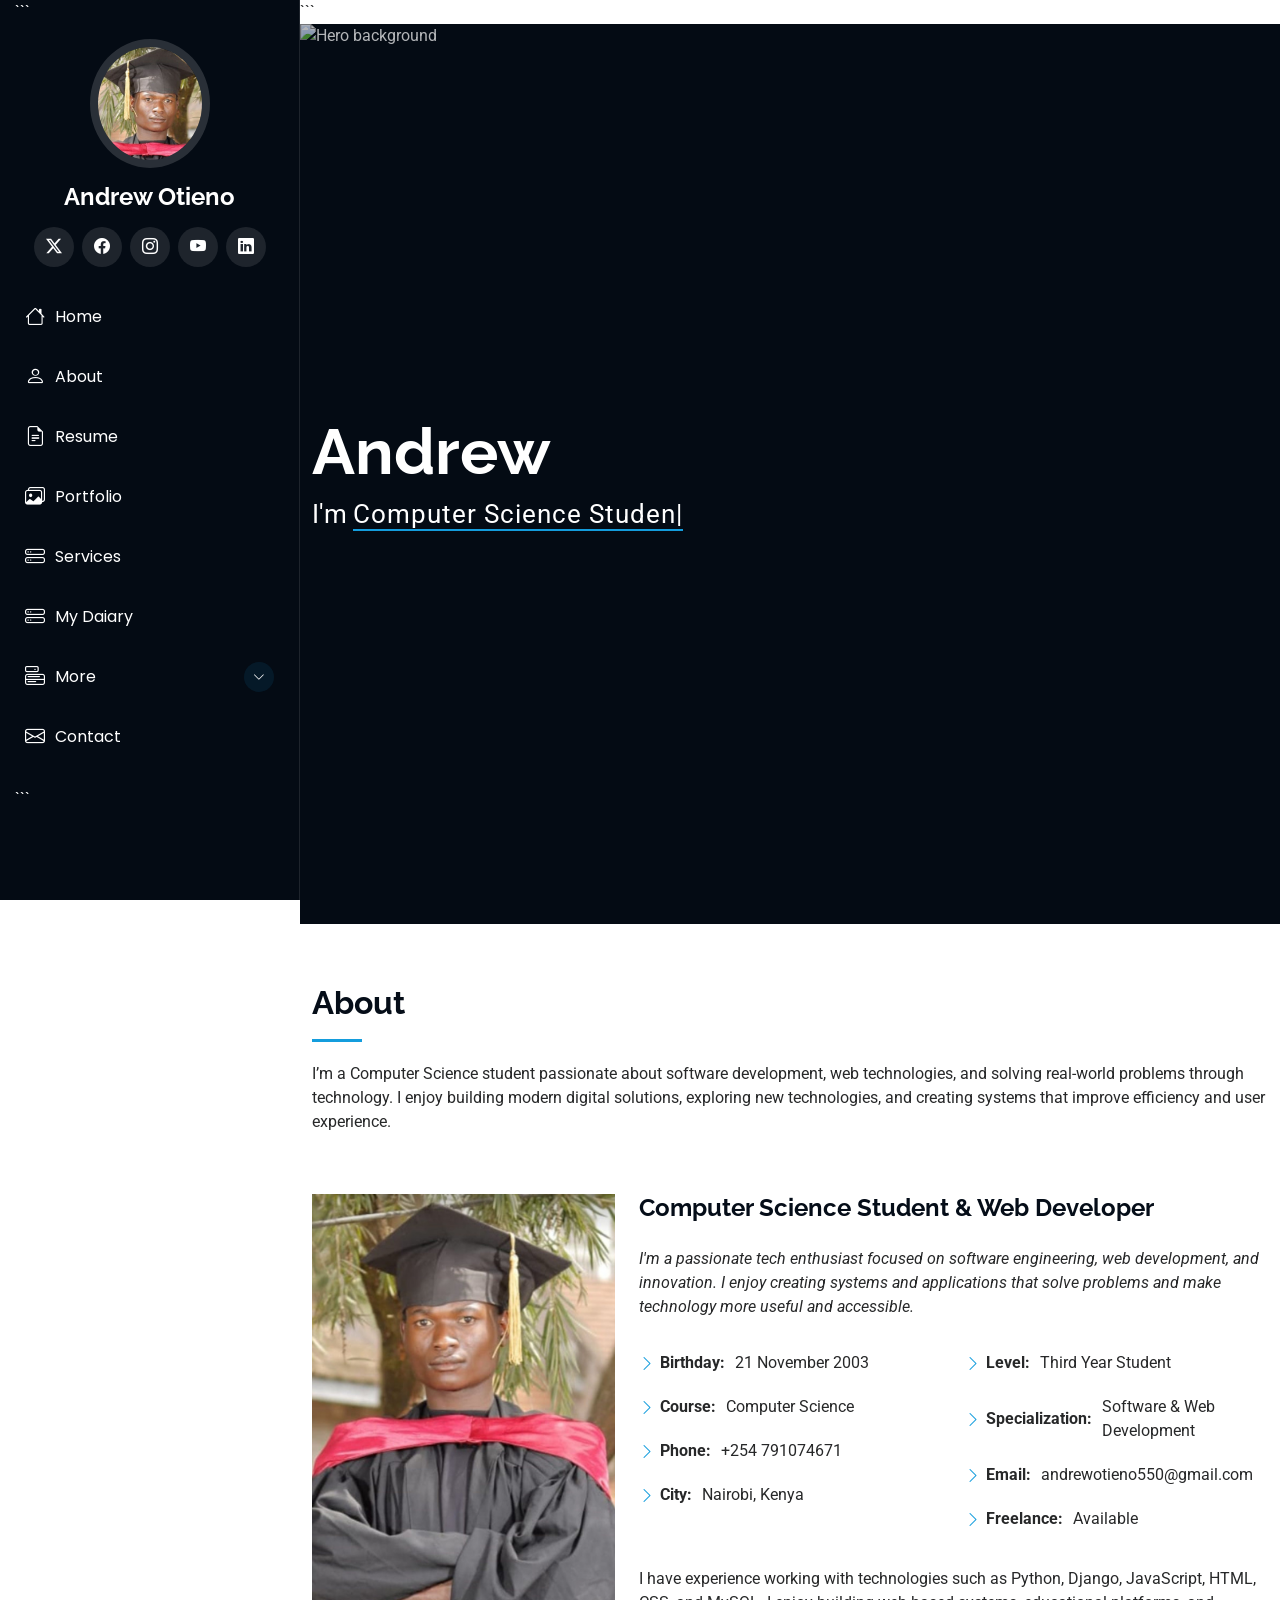
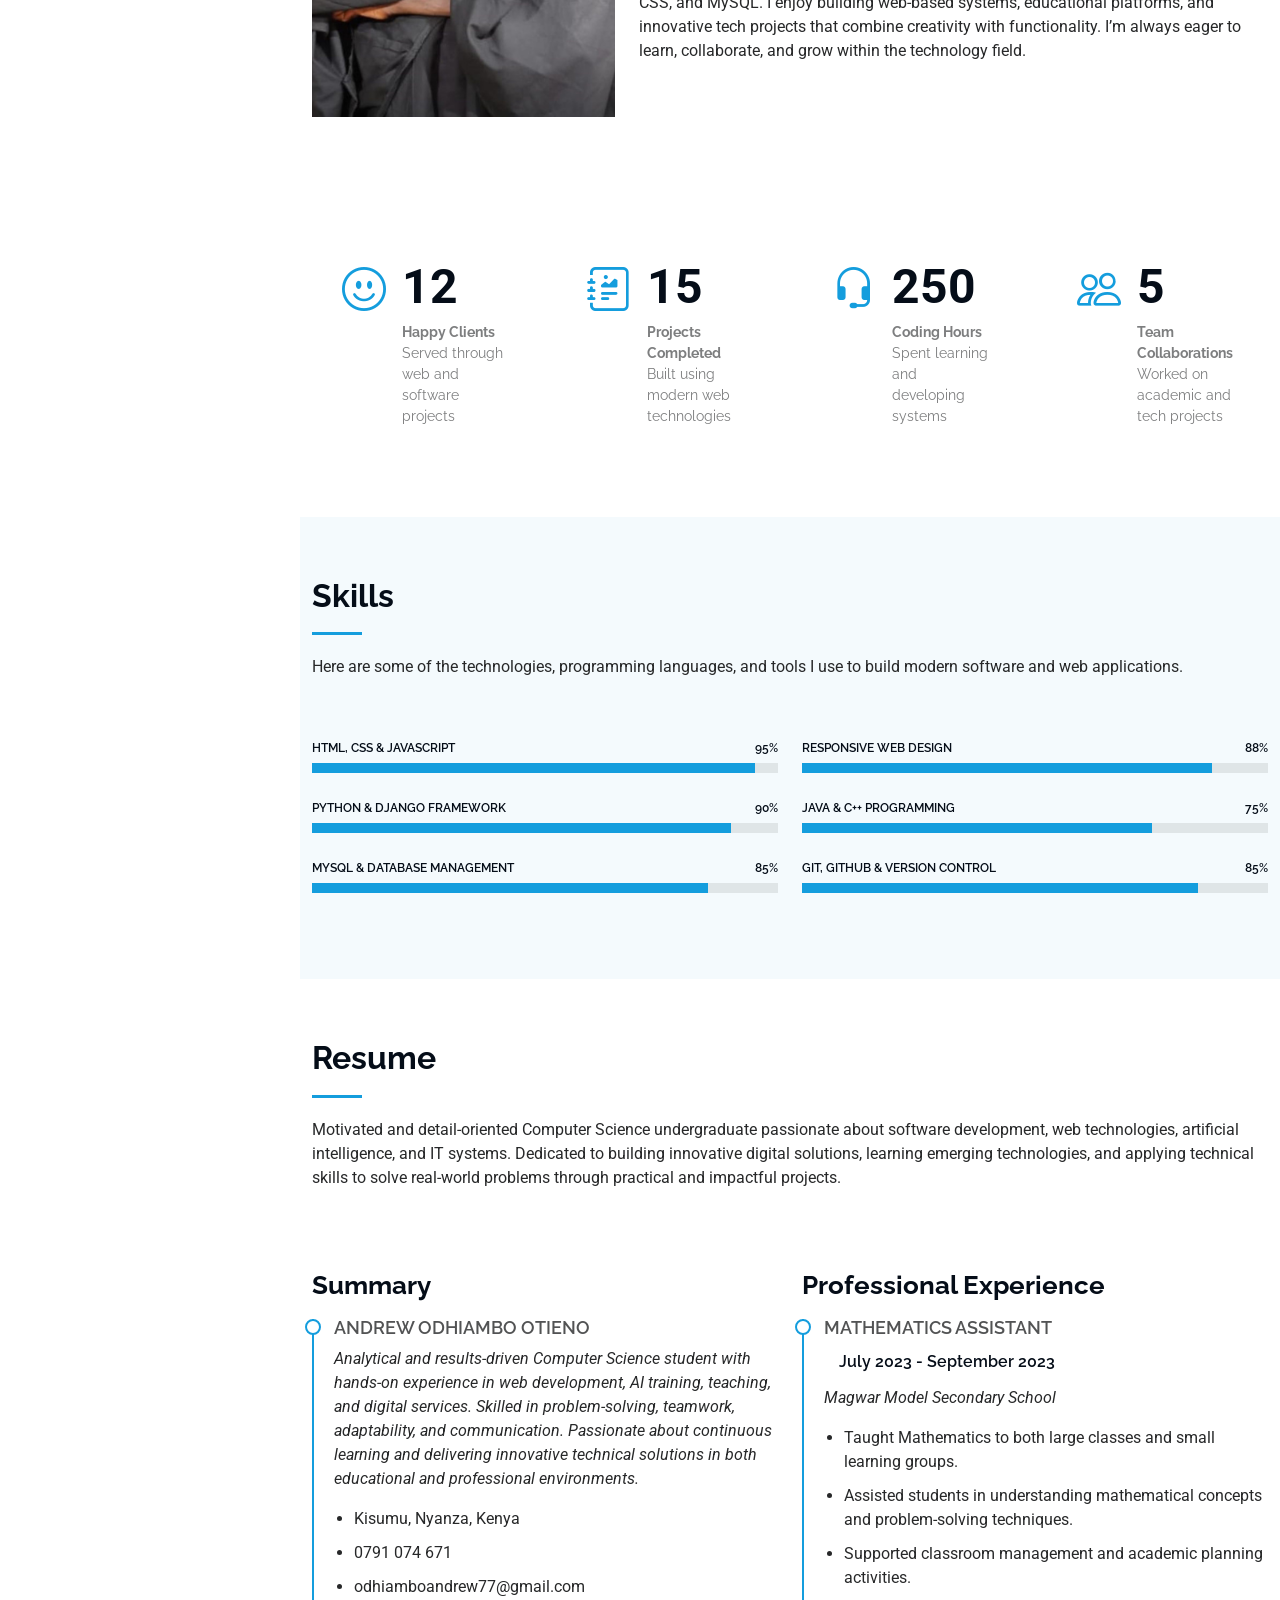
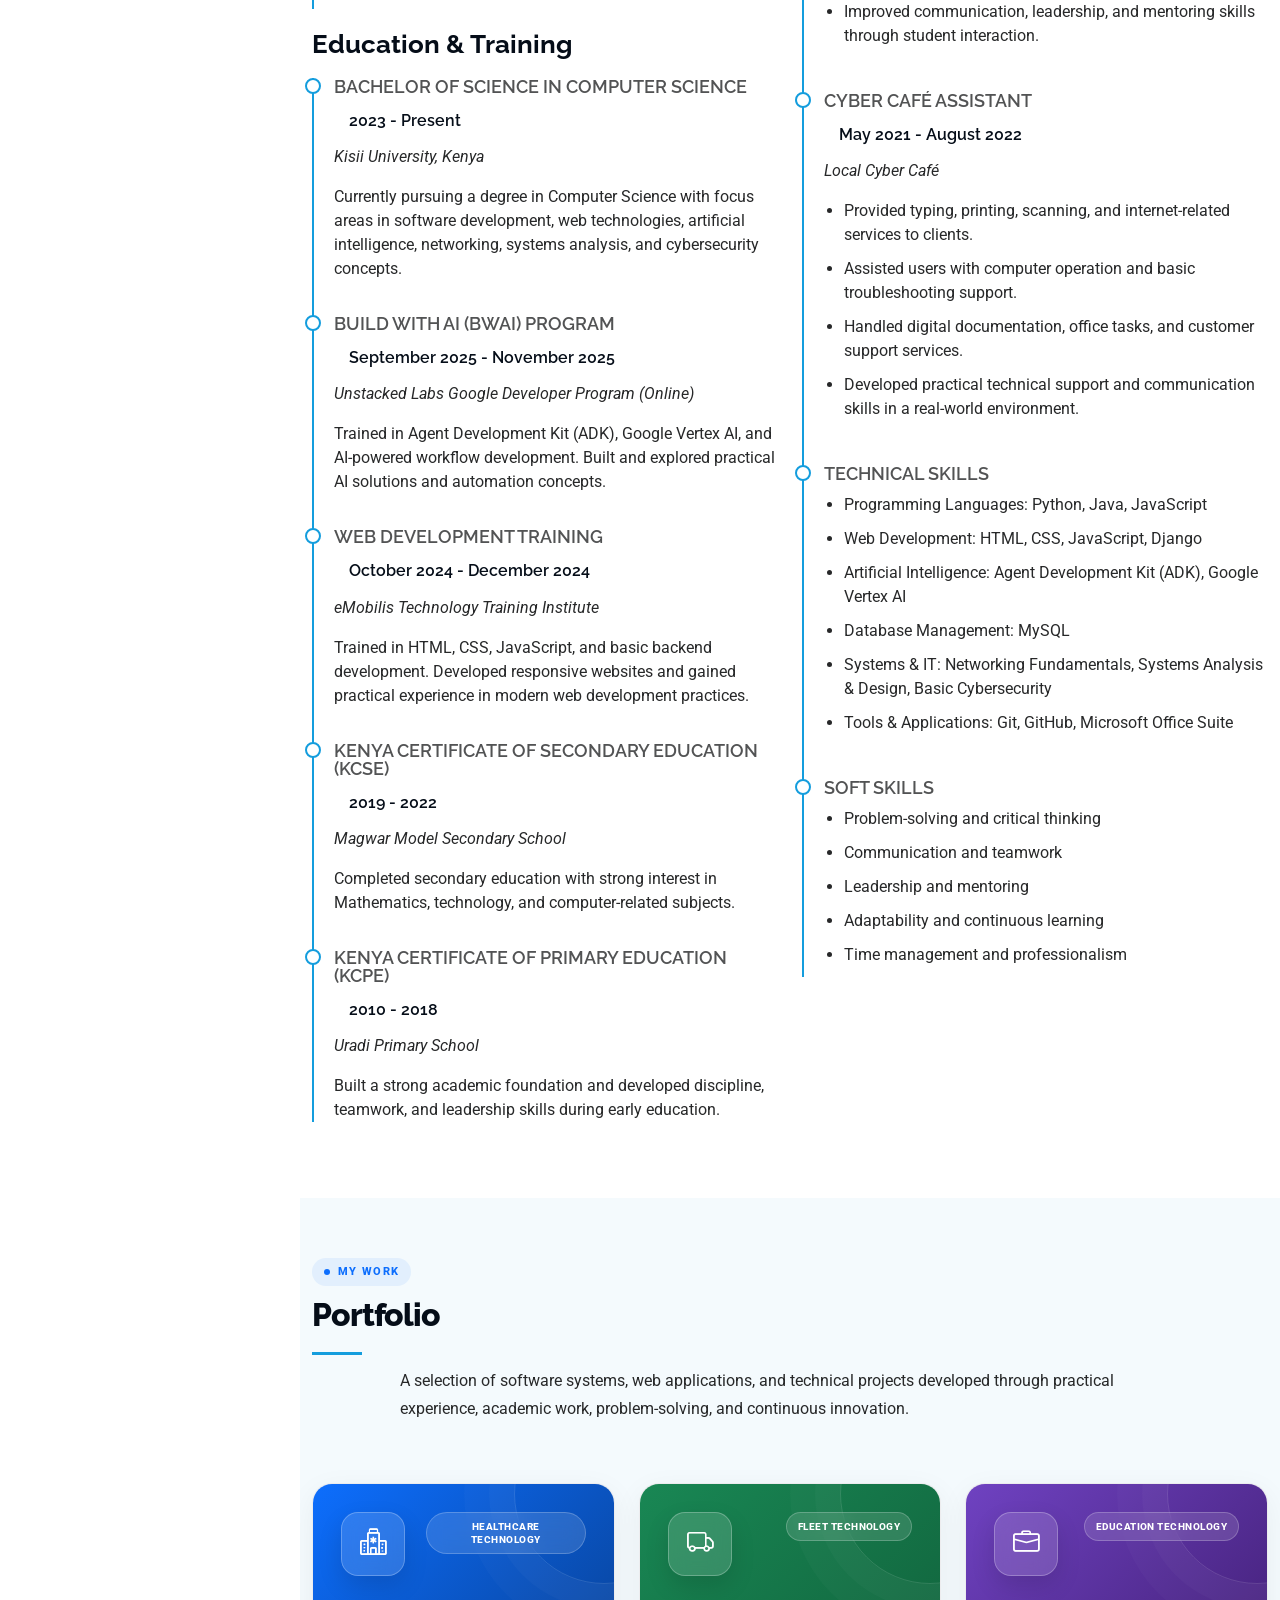
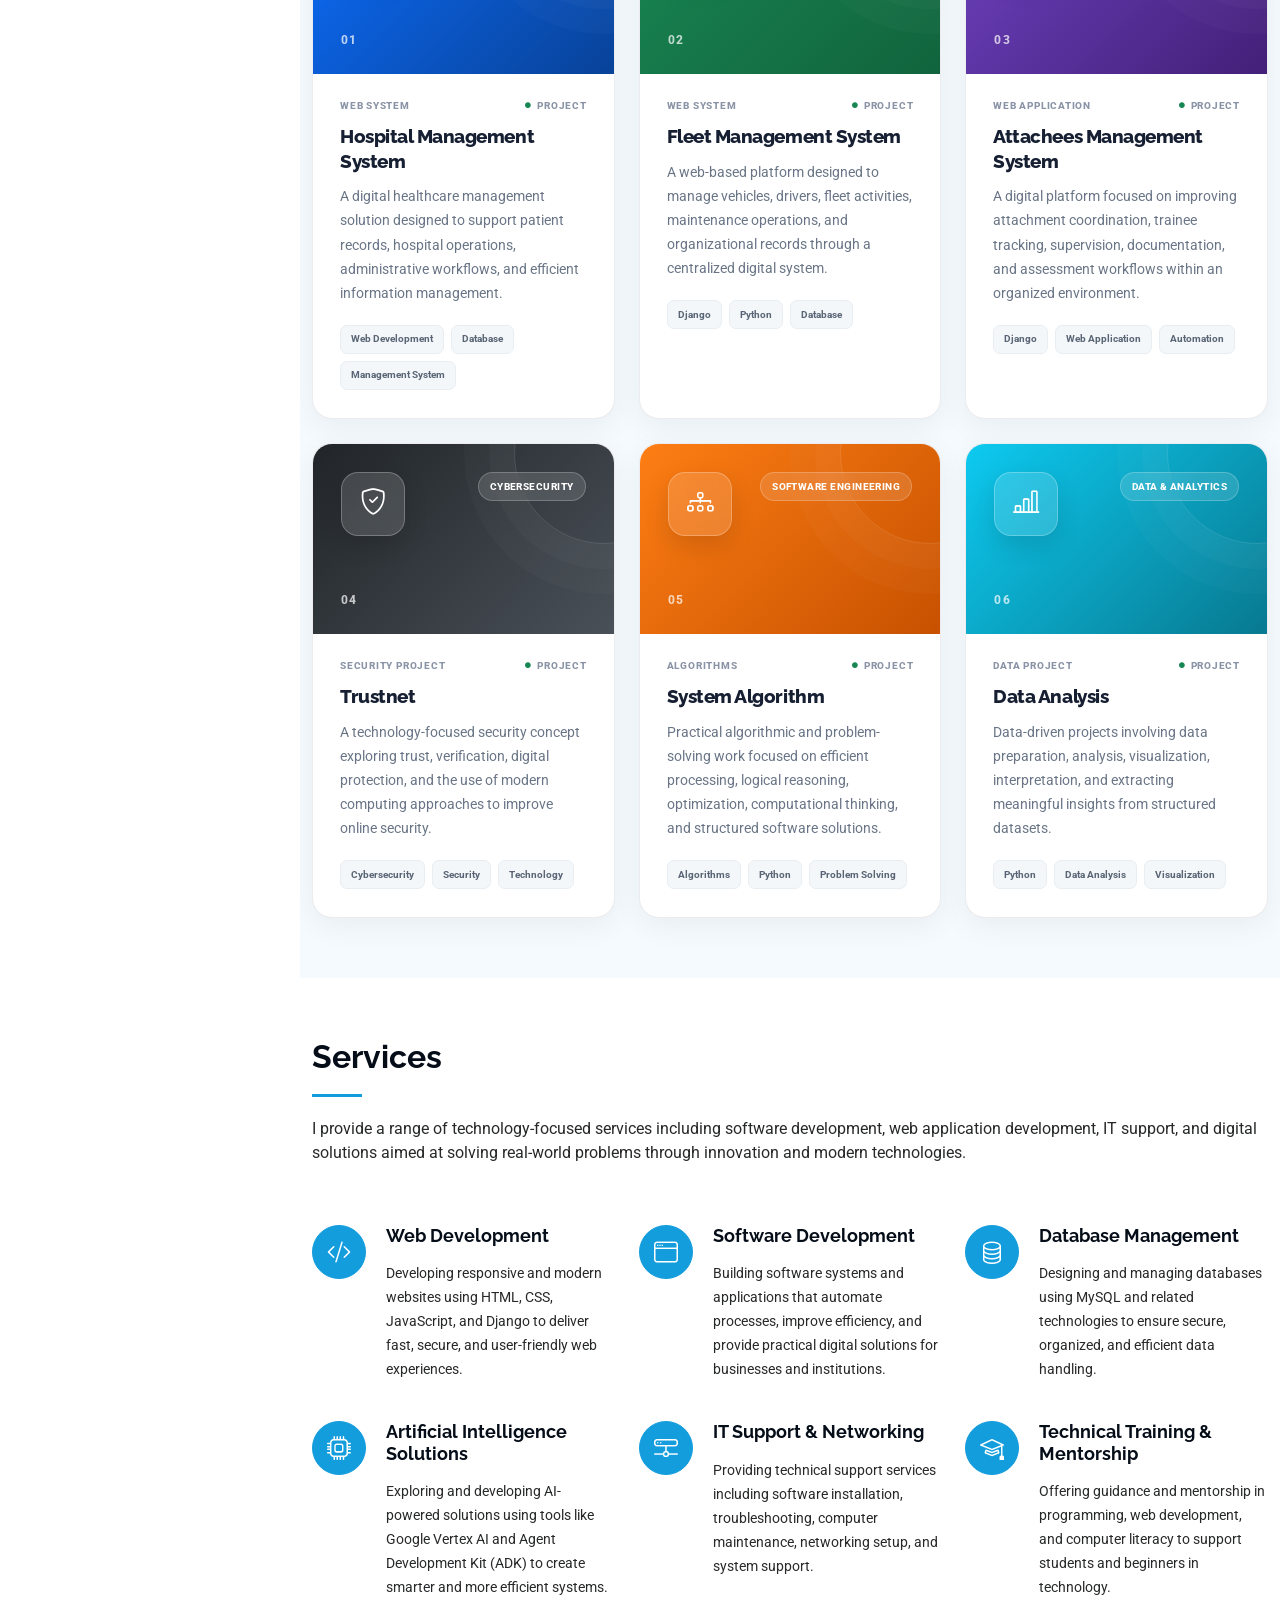
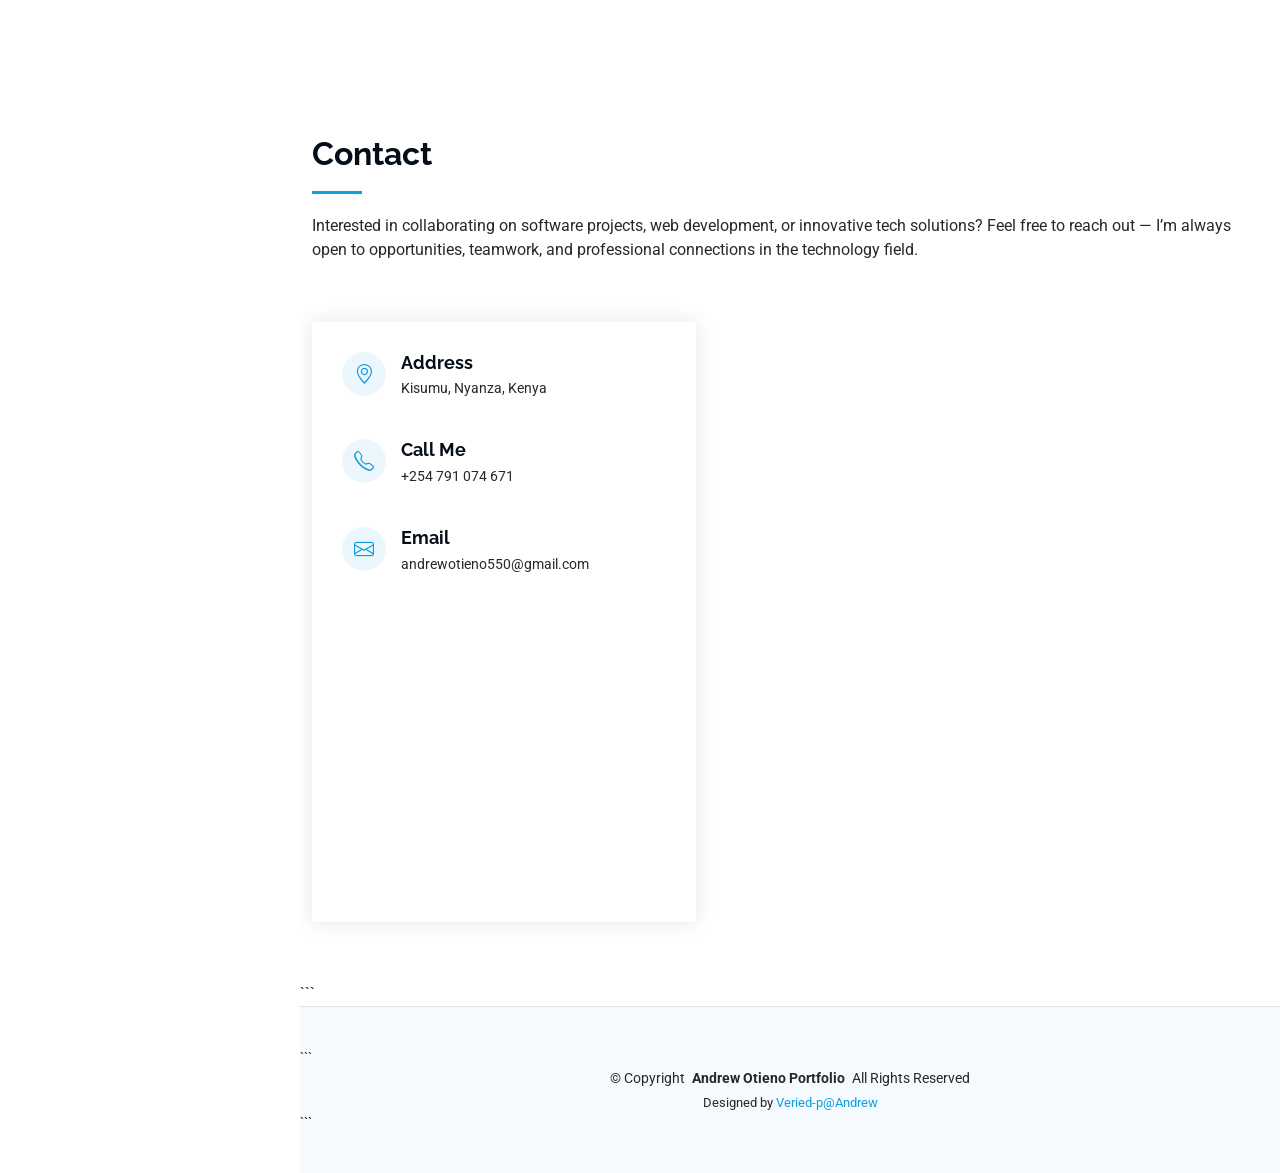
==== index.html @ 6fabecb2 "sky" ====
<!DOCTYPE html>

<html lang="en">

<head>
  <meta charset="utf-8">
  <meta content="width=device-width, initial-scale=1.0" name="viewport">
  <title>Home - Andrew Otieno Portfolio</title>
  <meta content="" name="description">
  <meta content="" name="keywords">

  <!-- Favicons -->

  <link href="assets/img/favicon.png" rel="icon">
  <link href="assets/img/apple-touch-icon.png" rel="apple-touch-icon">

  <!-- Fonts -->

  <link href="https://fonts.googleapis.com" rel="preconnect">
  <link href="https://fonts.gstatic.com" rel="preconnect" crossorigin>
  <link href="https://fonts.googleapis.com/css2?family=Roboto:ital,wght@0,100;0,300;0,400;0,500;0,700;0,900;1,100;1,300;1,400;1,500;1,700;1,900&family=Poppins:ital,wght@0,100;0,200;0,300;0,400;0,500;0,600;0,700;0,800;0,900;1,100;1,200;1,300;1,400;1,500;1,600;1,700;1,800;1,900&family=Raleway:ital,wght@0,100;0,200;0,300;0,400;0,500;0,600;0,700;0,800;0,900;1,100;1,200;1,300;1,400;1,500;1,600;1,700;1,800;1,900&display=swap" rel="stylesheet">

  <!-- Vendor CSS Files -->

  <link href="assets/vendor/bootstrap/css/bootstrap.min.css" rel="stylesheet">
  <link href="assets/vendor/bootstrap-icons/bootstrap-icons.css" rel="stylesheet">
  <link href="assets/vendor/aos/aos.css" rel="stylesheet">
  <link href="assets/vendor/glightbox/css/glightbox.min.css" rel="stylesheet">
  <link href="assets/vendor/swiper/swiper-bundle.min.css" rel="stylesheet">

  <!-- Main CSS File -->

  <link href="assets/css/main.css" rel="stylesheet">

</head>

<body class="index-page">

  <header id="header" class="header dark-background d-flex flex-column">
    <i class="header-toggle d-xl-none bi bi-list"></i>

```
<div class="profile-img">
  <img src="assets/img/my-profile-img.jpg" alt="" class="img-fluid rounded-circle">
</div>

<a href="index.html" class="logo d-flex align-items-center justify-content-center">
  <h1 class="sitename">Andrew Otieno</h1>
</a>

<div class="social-links text-center">
  <a href="https://twitter.com/@AilabAndy" class="twitter">
    <i class="bi bi-twitter-x"></i>
  </a>
  <a href="https://www.facebook.com/" class="facebook" target="_blank">
    <i class="bi bi-facebook"></i>
  </a>
  <a href="https://instagram.com/" class="instagram">
    <i class="bi bi-instagram"></i>
  </a>
  <a href="https://youtube.com/" class="youtube" target="_blank">
    <i class="bi bi-youtube"></i>
  </a>
  <a href="https://linkedin.com/in/" class="linkedin" target="_blank">
    <i class="bi bi-linkedin"></i>
  </a>
</div>

<nav id="navmenu" class="navmenu">
  <ul>
    <li>
      <a href="#index" class="active">
        <i class="bi bi-house navicon"></i>Home
      </a>
    </li>

    <li>
      <a href="#about">
        <i class="bi bi-person navicon"></i> About
      </a>
    </li>

    <li>
      <a href="#resume">
        <i class="bi bi-file-earmark-text navicon"></i> Resume
      </a>
    </li>

    <li>
      <a href="#portfolio">
        <i class="bi bi-images navicon"></i> Portfolio
      </a>
    </li>

    <li>
      <a href="#services">
        <i class="bi bi-hdd-stack navicon"></i> Services
      </a>
    </li>

    <li>
      <a href="diary.html">
        <i class="bi bi-hdd-stack navicon"></i>My Daiary
      </a>
    </li>

    <li class="dropdown">
      <a href="#">
        <i class="bi bi-menu-button navicon"></i>
        <span>More</span>
        <i class="bi bi-chevron-down toggle-dropdown"></i>
      </a>

      <ul>
        <li>
          <a href="#">Explore</a>
        </li>

        <li class="dropdown">
          <a href="#">
            <span>Deep more</span>
            <i class="bi bi-chevron-down toggle-dropdown"></i>
          </a>

          <ul>
            <li>
              <a href="#">About to come</a>
            </li>
          </ul>
        </li>

        <li>
          <a href="#">Soon</a>
        </li>
      </ul>
    </li>

    <li>
      <a href="#contact">
        <i class="bi bi-envelope navicon"></i> Contact
      </a>
    </li>
  </ul>
</nav>
```

  </header>

  <main class="main">

```
<!-- Hero Section -->
<section id="hero" class="hero section dark-background">

  <img src="assets/img/lo.png" alt="Hero background" data-aos="fade-in" class="">

  <div class="container" data-aos="fade-up" data-aos-delay="100">
    <h2>Andrew</h2>

    <p>
      I'm
      <span class="typed"
        data-typed-items="Computer Science Student, Web Developer, Software Developer, Desktop Developer, Tech Innovator, Graphic Designer">
      </span>
      <span class="typed-cursor typed-cursor--blink" aria-hidden="true"></span>
    </p>
  </div>

</section>
<!-- /Hero Section -->


<!-- About Section -->
<section id="about" class="about section">

  <!-- Section Title -->
  <div class="container section-title" data-aos="fade-up">
    <h2>About</h2>

    <p>
      I’m a Computer Science student passionate about software development,
      web technologies, and solving real-world problems through technology.
      I enjoy building modern digital solutions, exploring new technologies,
      and creating systems that improve efficiency and user experience.
    </p>
  </div>
  <!-- End Section Title -->

  <div class="container" data-aos="fade-up" data-aos-delay="100">

    <div class="row gy-4 justify-content-center">

      <div class="col-lg-4">
        <img src="assets/img/hero-bg.jpg" class="img-fluid" alt="">
      </div>

      <div class="col-lg-8 content">

        <h2>Computer Science Student & Web Developer</h2>

        <p class="fst-italic py-3">
          I'm a passionate tech enthusiast focused on software engineering,
          web development, and innovation. I enjoy creating systems and
          applications that solve problems and make technology more useful
          and accessible.
        </p>

        <div class="row">

          <div class="col-lg-6">
            <ul>
              <li>
                <i class="bi bi-chevron-right"></i>
                <strong>Birthday:</strong>
                <span>21 November 2003</span>
              </li>

              <li>
                <i class="bi bi-chevron-right"></i>
                <strong>Course:</strong>
                <span>Computer Science</span>
              </li>

              <li>
                <i class="bi bi-chevron-right"></i>
                <strong>Phone:</strong>
                <span>+254 791074671</span>
              </li>

              <li>
                <i class="bi bi-chevron-right"></i>
                <strong>City:</strong>
                <span>Nairobi, Kenya</span>
              </li>
            </ul>
          </div>

          <div class="col-lg-6">
            <ul>
              <li>
                <i class="bi bi-chevron-right"></i>
                <strong>Level:</strong>
                <span>Third Year Student</span>
              </li>

              <li>
                <i class="bi bi-chevron-right"></i>
                <strong>Specialization:</strong>
                <span>Software & Web Development</span>
              </li>

              <li>
                <i class="bi bi-chevron-right"></i>
                <strong>Email:</strong>
                <span>andrewotieno550@gmail.com</span>
              </li>

              <li>
                <i class="bi bi-chevron-right"></i>
                <strong>Freelance:</strong>
                <span>Available</span>
              </li>
            </ul>
          </div>

        </div>

        <p class="py-3">
          I have experience working with technologies such as Python, Django,
          JavaScript, HTML, CSS, and MySQL. I enjoy building web-based systems,
          educational platforms, and innovative tech projects that combine
          creativity with functionality. I’m always eager to learn,
          collaborate, and grow within the technology field.
        </p>

      </div>
    </div>

  </div>

</section>
<!-- /About Section -->


<!-- Stats Section -->
<section id="stats" class="stats section">

  <div class="container" data-aos="fade-up" data-aos-delay="100">

    <div class="row gy-4">

      <div class="col-lg-3 col-md-6">
        <div class="stats-item">
          <i class="bi bi-emoji-smile"></i>

          <span data-purecounter-start="0"
            data-purecounter-end="12"
            data-purecounter-duration="1"
            class="purecounter"></span>

          <p>
            <strong>Happy Clients</strong>
            <span>Served through web and software projects</span>
          </p>
        </div>
      </div>

      <div class="col-lg-3 col-md-6">
        <div class="stats-item">
          <i class="bi bi-journal-richtext"></i>

          <span data-purecounter-start="0"
            data-purecounter-end="15"
            data-purecounter-duration="1"
            class="purecounter"></span>

          <p>
            <strong>Projects Completed</strong>
            <span>Built using modern web technologies</span>
          </p>
        </div>
      </div>

      <div class="col-lg-3 col-md-6">
        <div class="stats-item">
          <i class="bi bi-headset"></i>

          <span data-purecounter-start="0"
            data-purecounter-end="250"
            data-purecounter-duration="1"
            class="purecounter"></span>

          <p>
            <strong>Coding Hours</strong>
            <span>Spent learning and developing systems</span>
          </p>
        </div>
      </div>

      <div class="col-lg-3 col-md-6">
        <div class="stats-item">
          <i class="bi bi-people"></i>

          <span data-purecounter-start="0"
            data-purecounter-end="5"
            data-purecounter-duration="1"
            class="purecounter"></span>

          <p>
            <strong>Team Collaborations</strong>
            <span>Worked on academic and tech projects</span>
          </p>
        </div>
      </div>

    </div>

  </div>

</section>
<!-- /Stats Section -->


<!-- Skills Section -->
<section id="skills" class="skills section light-background">

  <!-- Section Title -->
  <div class="container section-title" data-aos="fade-up">
    <h2>Skills</h2>

    <p>
      Here are some of the technologies, programming languages, and tools
      I use to build modern software and web applications.
    </p>
  </div>
  <!-- End Section Title -->

  <div class="container" data-aos="fade-up" data-aos-delay="100">

    <div class="row skills-content skills-animation">

      <div class="col-lg-6">

        <div class="progress">
          <span class="skill">
            <span>HTML, CSS & JavaScript</span>
            <i class="val">95%</i>
          </span>

          <div class="progress-bar-wrap">
            <div class="progress-bar"
              role="progressbar"
              style="width: 95%">
            </div>
          </div>
        </div>

        <div class="progress">
          <span class="skill">
            <span>Python & Django Framework</span>
            <i class="val">90%</i>
          </span>

          <div class="progress-bar-wrap">
            <div class="progress-bar"
              role="progressbar"
              style="width: 90%">
            </div>
          </div>
        </div>

        <div class="progress">
          <span class="skill">
            <span>MySQL & Database Management</span>
            <i class="val">85%</i>
          </span>

          <div class="progress-bar-wrap">
            <div class="progress-bar"
              role="progressbar"
              style="width: 85%">
            </div>
          </div>
        </div>

      </div>

      <div class="col-lg-6">

        <div class="progress">
          <span class="skill">
            <span>Responsive Web Design</span>
            <i class="val">88%</i>
          </span>

          <div class="progress-bar-wrap">
            <div class="progress-bar"
              role="progressbar"
              style="width: 88%">
            </div>
          </div>
        </div>

        <div class="progress">
          <span class="skill">
            <span>Java & C++ Programming</span>
            <i class="val">75%</i>
          </span>

          <div class="progress-bar-wrap">
            <div class="progress-bar"
              role="progressbar"
              style="width: 75%">
            </div>
          </div>
        </div>

        <div class="progress">
          <span class="skill">
            <span>Git, GitHub & Version Control</span>
            <i class="val">85%</i>
          </span>

          <div class="progress-bar-wrap">
            <div class="progress-bar"
              role="progressbar"
              style="width: 85%">
            </div>
          </div>
        </div>

      </div>

    </div>

  </div>

</section>
<!-- /Skills Section -->


<!-- Resume Section -->
<section id="resume" class="resume section">

  <!-- Section Title -->
  <div class="container section-title" data-aos="fade-up">

    <h2>Resume</h2>

    <p>
      Motivated and detail-oriented Computer Science undergraduate passionate
      about software development, web technologies, artificial intelligence,
      and IT systems. Dedicated to building innovative digital solutions,
      learning emerging technologies, and applying technical skills to solve
      real-world problems through practical and impactful projects.
    </p>

  </div>
  <!-- End Section Title -->

  <div class="container">

    <div class="row">

      <!-- Left Column -->
      <div class="col-lg-6" data-aos="fade-up" data-aos-delay="100">

        <h3 class="resume-title">Summary</h3>

        <div class="resume-item pb-0">

          <h4>Andrew Odhiambo Otieno</h4>

          <p>
            <em>
              Analytical and results-driven Computer Science student with
              hands-on experience in web development, AI training, teaching,
              and digital services. Skilled in problem-solving, teamwork,
              adaptability, and communication. Passionate about continuous
              learning and delivering innovative technical solutions in both
              educational and professional environments.
            </em>
          </p>

          <ul>
            <li>Kisumu, Nyanza, Kenya</li>
            <li>0791 074 671</li>
            <li>odhiamboandrew77@gmail.com</li>
          </ul>

        </div>
        <!-- End Resume Item -->


        <h3 class="resume-title">Education & Training</h3>

        <div class="resume-item">

          <h4>Bachelor of Science in Computer Science</h4>
          <h5>2023 - Present</h5>

          <p>
            <em>Kisii University, Kenya</em>
          </p>

          <p>
            Currently pursuing a degree in Computer Science with focus areas
            in software development, web technologies, artificial intelligence,
            networking, systems analysis, and cybersecurity concepts.
          </p>

        </div>


        <div class="resume-item">

          <h4>Build With AI (BWAI) Program</h4>
          <h5>September 2025 - November 2025</h5>

          <p>
            <em>Unstacked Labs Google Developer Program (Online)</em>
          </p>

          <p>
            Trained in Agent Development Kit (ADK), Google Vertex AI,
            and AI-powered workflow development. Built and explored
            practical AI solutions and automation concepts.
          </p>

        </div>


        <div class="resume-item">

          <h4>Web Development Training</h4>
          <h5>October 2024 - December 2024</h5>

          <p>
            <em>eMobilis Technology Training Institute</em>
          </p>

          <p>
            Trained in HTML, CSS, JavaScript, and basic backend development.
            Developed responsive websites and gained practical experience
            in modern web development practices.
          </p>

        </div>


        <div class="resume-item">

          <h4>Kenya Certificate of Secondary Education (KCSE)</h4>
          <h5>2019 - 2022</h5>

          <p>
            <em>Magwar Model Secondary School</em>
          </p>

          <p>
            Completed secondary education with strong interest in Mathematics,
            technology, and computer-related subjects.
          </p>

        </div>


        <div class="resume-item">

          <h4>Kenya Certificate of Primary Education (KCPE)</h4>
          <h5>2010 - 2018</h5>

          <p>
            <em>Uradi Primary School</em>
          </p>

          <p>
            Built a strong academic foundation and developed discipline,
            teamwork, and leadership skills during early education.
          </p>

        </div>

      </div>
      <!-- End Left Column -->


      <!-- Right Column -->
      <div class="col-lg-6" data-aos="fade-up" data-aos-delay="200">

        <h3 class="resume-title">Professional Experience</h3>

        <div class="resume-item">

          <h4>Mathematics Assistant</h4>
          <h5>July 2023 - September 2023</h5>

          <p>
            <em>Magwar Model Secondary School</em>
          </p>

          <ul>
            <li>Taught Mathematics to both large classes and small learning groups.</li>
            <li>Assisted students in understanding mathematical concepts and problem-solving techniques.</li>
            <li>Supported classroom management and academic planning activities.</li>
            <li>Improved communication, leadership, and mentoring skills through student interaction.</li>
          </ul>

        </div>


        <div class="resume-item">

          <h4>Cyber Café Assistant</h4>
          <h5>May 2021 - August 2022</h5>

          <p>
            <em>Local Cyber Café</em>
          </p>

          <ul>
            <li>Provided typing, printing, scanning, and internet-related services to clients.</li>
            <li>Assisted users with computer operation and basic troubleshooting support.</li>
            <li>Handled digital documentation, office tasks, and customer support services.</li>
            <li>Developed practical technical support and communication skills in a real-world environment.</li>
          </ul>

        </div>


        <div class="resume-item">

          <h4>Technical Skills</h4>

          <ul>
            <li>Programming Languages: Python, Java, JavaScript</li>
            <li>Web Development: HTML, CSS, JavaScript, Django</li>
            <li>Artificial Intelligence: Agent Development Kit (ADK), Google Vertex AI</li>
            <li>Database Management: MySQL</li>
            <li>Systems & IT: Networking Fundamentals, Systems Analysis & Design, Basic Cybersecurity</li>
            <li>Tools & Applications: Git, GitHub, Microsoft Office Suite</li>
          </ul>

        </div>


        <div class="resume-item">

          <h4>Soft Skills</h4>

          <ul>
            <li>Problem-solving and critical thinking</li>
            <li>Communication and teamwork</li>
            <li>Leadership and mentoring</li>
            <li>Adaptability and continuous learning</li>
            <li>Time management and professionalism</li>
          </ul>

        </div>

      </div>
      <!-- End Right Column -->

    </div>
    <!-- End Row -->

  </div>
  <!-- End Container -->

</section>
<!-- /Resume Section -->


<!-- ============================================================
     MODERN PORTFOLIO SECTION
     ============================================================ -->

<section id="portfolio" class="portfolio section light-background">

  <!-- Section Title -->
  <div class="container section-title" data-aos="fade-up">

    <span class="portfolio-section-label">
      MY WORK
    </span>

    <h2>Portfolio</h2>

    <p>
      A selection of software systems, web applications, and technical
      projects developed through practical experience, academic work,
      problem-solving, and continuous innovation.
    </p>

  </div>
  <!-- End Section Title -->


  <div class="container" data-aos="fade-up" data-aos-delay="100">

    <div class="row gy-4">


      <!-- Portfolio Item 1 -->
      <div class="col-lg-4 col-md-6">

        <article class="modern-portfolio-card">

          <div class="portfolio-card-top hospital-project">

            <div class="portfolio-project-number">
              01
            </div>

            <div class="portfolio-project-icon">
              <i class="bi bi-hospital"></i>
            </div>

            <div class="portfolio-project-pattern"></div>

            <span class="portfolio-category">
              Healthcare Technology
            </span>

          </div>

          <div class="portfolio-card-body">

            <div class="portfolio-card-meta">
              <span>WEB SYSTEM</span>
              <span class="portfolio-status">
                <i class="bi bi-circle-fill"></i>
                PROJECT
              </span>
            </div>

            <h4>Hospital Management System</h4>

            <p>
              A digital healthcare management solution designed to support
              patient records, hospital operations, administrative workflows,
              and efficient information management.
            </p>

            <div class="portfolio-tech">
              <span>Web Development</span>
              <span>Database</span>
              <span>Management System</span>
            </div>

          </div>

        </article>

      </div>
      <!-- End Portfolio Item -->


      <!-- Portfolio Item 2 -->
      <div class="col-lg-4 col-md-6">

        <article class="modern-portfolio-card">

          <div class="portfolio-card-top fleet-project">

            <div class="portfolio-project-number">
              02
            </div>

            <div class="portfolio-project-icon">
              <i class="bi bi-truck"></i>
            </div>

            <div class="portfolio-project-pattern"></div>

            <span class="portfolio-category">
              Fleet Technology
            </span>

          </div>

          <div class="portfolio-card-body">

            <div class="portfolio-card-meta">
              <span>WEB SYSTEM</span>
              <span class="portfolio-status">
                <i class="bi bi-circle-fill"></i>
                PROJECT
              </span>
            </div>

            <h4>Fleet Management System</h4>

            <p>
              A web-based platform designed to manage vehicles, drivers,
              fleet activities, maintenance operations, and organizational
              records through a centralized digital system.
            </p>

            <div class="portfolio-tech">
              <span>Django</span>
              <span>Python</span>
              <span>Database</span>
            </div>

          </div>

        </article>

      </div>
      <!-- End Portfolio Item -->


      <!-- Portfolio Item 3 -->
      <div class="col-lg-4 col-md-6">

        <article class="modern-portfolio-card">

          <div class="portfolio-card-top attachment-project">

            <div class="portfolio-project-number">
              03
            </div>

            <div class="portfolio-project-icon">
              <i class="bi bi-briefcase"></i>
            </div>

            <div class="portfolio-project-pattern"></div>

            <span class="portfolio-category">
              Education Technology
            </span>

          </div>

          <div class="portfolio-card-body">

            <div class="portfolio-card-meta">
              <span>WEB APPLICATION</span>
              <span class="portfolio-status">
                <i class="bi bi-circle-fill"></i>
                PROJECT
              </span>
            </div>

            <h4>Attachees Management System</h4>

            <p>
              A digital platform focused on improving attachment coordination,
              trainee tracking, supervision, documentation, and assessment
              workflows within an organized environment.
            </p>

            <div class="portfolio-tech">
              <span>Django</span>
              <span>Web Application</span>
              <span>Automation</span>
            </div>

          </div>

        </article>

      </div>
      <!-- End Portfolio Item -->


      <!-- Portfolio Item 4 -->
      <div class="col-lg-4 col-md-6">

        <article class="modern-portfolio-card">

          <div class="portfolio-card-top trustnet-project">

            <div class="portfolio-project-number">
              04
            </div>

            <div class="portfolio-project-icon">
              <i class="bi bi-shield-check"></i>
            </div>

            <div class="portfolio-project-pattern"></div>

            <span class="portfolio-category">
              Cybersecurity
            </span>

          </div>

          <div class="portfolio-card-body">

            <div class="portfolio-card-meta">
              <span>SECURITY PROJECT</span>
              <span class="portfolio-status">
                <i class="bi bi-circle-fill"></i>
                PROJECT
              </span>
            </div>

            <h4>Trustnet</h4>

            <p>
              A technology-focused security concept exploring trust,
              verification, digital protection, and the use of modern
              computing approaches to improve online security.
            </p>

            <div class="portfolio-tech">
              <span>Cybersecurity</span>
              <span>Security</span>
              <span>Technology</span>
            </div>

          </div>

        </article>

      </div>
      <!-- End Portfolio Item -->


      <!-- Portfolio Item 5 -->
      <div class="col-lg-4 col-md-6">

        <article class="modern-portfolio-card">

          <div class="portfolio-card-top algorithm-project">

            <div class="portfolio-project-number">
              05
            </div>

            <div class="portfolio-project-icon">
              <i class="bi bi-diagram-3"></i>
            </div>

            <div class="portfolio-project-pattern"></div>

            <span class="portfolio-category">
              Software Engineering
            </span>

          </div>

          <div class="portfolio-card-body">

            <div class="portfolio-card-meta">
              <span>ALGORITHMS</span>
              <span class="portfolio-status">
                <i class="bi bi-circle-fill"></i>
                PROJECT
              </span>
            </div>

            <h4>System Algorithm</h4>

            <p>
              Practical algorithmic and problem-solving work focused on
              efficient processing, logical reasoning, optimization,
              computational thinking, and structured software solutions.
            </p>

            <div class="portfolio-tech">
              <span>Algorithms</span>
              <span>Python</span>
              <span>Problem Solving</span>
            </div>

          </div>

        </article>

      </div>
      <!-- End Portfolio Item -->


      <!-- Portfolio Item 6 -->
      <div class="col-lg-4 col-md-6">

        <article class="modern-portfolio-card">

          <div class="portfolio-card-top data-project">

            <div class="portfolio-project-number">
              06
            </div>

            <div class="portfolio-project-icon">
              <i class="bi bi-bar-chart-line"></i>
            </div>

            <div class="portfolio-project-pattern"></div>

            <span class="portfolio-category">
              Data & Analytics
            </span>

          </div>

          <div class="portfolio-card-body">

            <div class="portfolio-card-meta">
              <span>DATA PROJECT</span>
              <span class="portfolio-status">
                <i class="bi bi-circle-fill"></i>
                PROJECT
              </span>
            </div>

            <h4>Data Analysis</h4>

            <p>
              Data-driven projects involving data preparation, analysis,
              visualization, interpretation, and extracting meaningful
              insights from structured datasets.
            </p>

            <div class="portfolio-tech">
              <span>Python</span>
              <span>Data Analysis</span>
              <span>Visualization</span>
            </div>

          </div>

        </article>

      </div>
      <!-- End Portfolio Item -->

    </div>

  </div>

</section>
<!-- /Portfolio Section -->


<!-- ============================================================
     PORTFOLIO STYLES
     Scoped ONLY to #portfolio
     ============================================================ -->

<style>

  /* ------------------------------------------------------------
     PORTFOLIO FOUNDATION
     ------------------------------------------------------------ */

  #portfolio {
    position: relative;
    overflow: hidden;
  }

  #portfolio .section-title {
    position: relative;
  }

  #portfolio .portfolio-section-label {
    display: inline-flex;
    align-items: center;
    gap: 8px;

    margin-bottom: 10px;
    padding: 6px 12px;

    border-radius: 50px;

    background: rgba(13, 110, 253, 0.08);

    color: #0d6efd;

    font-size: 0.68rem;
    font-weight: 800;

    letter-spacing: 0.12em;
  }

  #portfolio .portfolio-section-label::before {
    content: "";

    width: 6px;
    height: 6px;

    border-radius: 50%;

    background: #0d6efd;
  }

  #portfolio .section-title h2 {
    margin-bottom: 12px;

    font-weight: 800;

    letter-spacing: -0.035em;
  }

  #portfolio .section-title p {
    max-width: 780px;

    margin-left: auto;
    margin-right: auto;

    line-height: 1.75;
  }


  /* ------------------------------------------------------------
     MAIN CARD
     ------------------------------------------------------------ */

  #portfolio .modern-portfolio-card {
    position: relative;

    height: 100%;

    overflow: hidden;

    background: #ffffff;

    border: 1px solid rgba(15, 23, 42, 0.08);

    border-radius: 20px;

    box-shadow:
      0 8px 30px rgba(15, 23, 42, 0.055);

    transition:
      transform 0.35s ease,
      box-shadow 0.35s ease,
      border-color 0.35s ease;
  }

  #portfolio .modern-portfolio-card:hover {
    transform: translateY(-9px);

    border-color: rgba(13, 110, 253, 0.18);

    box-shadow:
      0 20px 50px rgba(15, 23, 42, 0.13);
  }


  /* ------------------------------------------------------------
     CARD TOP
     ------------------------------------------------------------ */

  #portfolio .portfolio-card-top {
    position: relative;

    min-height: 190px;

    padding: 28px;

    overflow: hidden;

    display: flex;

    align-items: flex-start;

    justify-content: space-between;
  }


  /* Decorative background pattern */

  #portfolio .portfolio-project-pattern {
    position: absolute;

    width: 180px;
    height: 180px;

    right: -80px;
    top: -80px;

    border: 1px solid rgba(255, 255, 255, 0.13);

    border-radius: 50%;

    box-shadow:
      0 0 0 25px rgba(255, 255, 255, 0.025),
      0 0 0 50px rgba(255, 255, 255, 0.02);

    transition:
      transform 0.5s ease;
  }

  #portfolio .modern-portfolio-card:hover
  .portfolio-project-pattern {
    transform: scale(1.2) rotate(12deg);
  }


  /* ------------------------------------------------------------
     PROJECT BACKGROUNDS
     ------------------------------------------------------------ */

  #portfolio .hospital-project {
    background:
      linear-gradient(
        135deg,
        #0d6efd 0%,
        #084298 100%
      );
  }

  #portfolio .fleet-project {
    background:
      linear-gradient(
        135deg,
        #198754 0%,
        #11643d 100%
      );
  }

  #portfolio .attachment-project {
    background:
      linear-gradient(
        135deg,
        #6f42c1 0%,
        #432078 100%
      );
  }

  #portfolio .trustnet-project {
    background:
      linear-gradient(
        135deg,
        #212529 0%,
        #495057 100%
      );
  }

  #portfolio .algorithm-project {
    background:
      linear-gradient(
        135deg,
        #fd7e14 0%,
        #c75100 100%
      );
  }

  #portfolio .data-project {
    background:
      linear-gradient(
        135deg,
        #0dcaf0 0%,
        #087990 100%
      );
  }


  /* ------------------------------------------------------------
     PROJECT NUMBER
     ------------------------------------------------------------ */

  #portfolio .portfolio-project-number {
    position: absolute;

    left: 28px;
    bottom: 24px;

    z-index: 3;

    color: rgba(255, 255, 255, 0.72);

    font-size: 0.72rem;

    font-weight: 800;

    letter-spacing: 0.12em;
  }


  /* ------------------------------------------------------------
     PROJECT ICON
     ------------------------------------------------------------ */

  #portfolio .portfolio-project-icon {
    position: relative;

    z-index: 3;

    width: 64px;
    height: 64px;

    display: flex;

    align-items: center;
    justify-content: center;

    border-radius: 17px;

    background:
      rgba(255, 255, 255, 0.14);

    border:
      1px solid rgba(255, 255, 255, 0.25);

    backdrop-filter:
      blur(10px);

    color: #ffffff;

    font-size: 1.65rem;

    box-shadow:
      0 10px 25px rgba(0, 0, 0, 0.12);

    transition:
      transform 0.35s ease,
      background 0.35s ease;
  }

  #portfolio .modern-portfolio-card:hover
  .portfolio-project-icon {
    transform:
      translateY(-3px)
      scale(1.08)
      rotate(-4deg);

    background:
      rgba(255, 255, 255, 0.22);
  }


  /* ------------------------------------------------------------
     CATEGORY
     ------------------------------------------------------------ */

  #portfolio .portfolio-category {
    position: relative;

    z-index: 3;

    max-width: 160px;

    padding: 7px 11px;

    border-radius: 50px;

    background:
      rgba(255, 255, 255, 0.13);

    border:
      1px solid rgba(255, 255, 255, 0.22);

    backdrop-filter:
      blur(10px);

    color: #ffffff;

    font-size: 0.64rem;

    font-weight: 800;

    line-height: 1.3;

    text-align: center;

    text-transform: uppercase;

    letter-spacing: 0.045em;
  }


  /* ------------------------------------------------------------
     CARD BODY
     ------------------------------------------------------------ */

  #portfolio .portfolio-card-body {
    padding: 25px 27px 28px;
  }

  #portfolio .portfolio-card-meta {
    display: flex;

    align-items: center;

    justify-content: space-between;

    gap: 10px;

    margin-bottom: 11px;

    color: #8a94a6;

    font-size: 0.61rem;

    font-weight: 800;

    letter-spacing: 0.08em;

    text-transform: uppercase;
  }

  #portfolio .portfolio-status {
    display: inline-flex;

    align-items: center;

    gap: 5px;

    white-space: nowrap;
  }

  #portfolio .portfolio-status i {
    font-size: 0.36rem;

    color: #198754;
  }


  /* ------------------------------------------------------------
     PROJECT TITLE
     ------------------------------------------------------------ */

  #portfolio .portfolio-card-body h4 {
    margin: 0 0 11px;

    color: #172033;

    font-size: 1.18rem;

    font-weight: 800;

    line-height: 1.3;

    letter-spacing: -0.025em;

    transition:
      color 0.25s ease;
  }

  #portfolio .modern-portfolio-card:hover
  .portfolio-card-body h4 {
    color: #0d6efd;
  }


  /* ------------------------------------------------------------
     PROJECT DESCRIPTION
     ------------------------------------------------------------ */

  #portfolio .portfolio-card-body p {
    margin: 0 0 20px;

    color: #697586;

    font-size: 0.86rem;

    line-height: 1.75;
  }


  /* ------------------------------------------------------------
     TECHNOLOGY TAGS
     ------------------------------------------------------------ */

  #portfolio .portfolio-tech {
    display: flex;

    flex-wrap: wrap;

    gap: 7px;
  }

  #portfolio .portfolio-tech span {
    display: inline-flex;

    align-items: center;

    min-height: 29px;

    padding: 5px 10px;

    border-radius: 7px;

    background: #f4f7fa;

    border: 1px solid #e8edf2;

    color: #596575;

    font-size: 0.65rem;

    font-weight: 700;

    transition:
      background 0.25s ease,
      color 0.25s ease,
      border-color 0.25s ease,
      transform 0.25s ease;
  }

  #portfolio .modern-portfolio-card:hover
  .portfolio-tech span {
    background: #eef5ff;

    border-color: #d8e8ff;

    color: #0d6efd;

    transform: translateY(-1px);
  }


  /* ------------------------------------------------------------
     TABLET
     ------------------------------------------------------------ */

  @media (max-width: 991px) {

    #portfolio .portfolio-card-top {
      min-height: 180px;
    }

    #portfolio .portfolio-card-body {
      padding: 23px;
    }

  }


  /* ------------------------------------------------------------
     MOBILE
     ------------------------------------------------------------ */

  @media (max-width: 575px) {

    #portfolio .section-title p {
      font-size: 0.88rem;

      line-height: 1.7;
    }

    #portfolio .modern-portfolio-card {
      border-radius: 17px;
    }

    #portfolio .portfolio-card-top {
      min-height: 165px;

      padding: 23px;
    }

    #portfolio .portfolio-project-icon {
      width: 57px;
      height: 57px;

      border-radius: 15px;

      font-size: 1.45rem;
    }

    #portfolio .portfolio-project-number {
      left: 23px;
      bottom: 20px;
    }

    #portfolio .portfolio-category {
      max-width: 145px;

      padding: 6px 9px;

      font-size: 0.58rem;
    }

    #portfolio .portfolio-card-body {
      padding: 21px 22px 24px;
    }

    #portfolio .portfolio-card-meta {
      font-size: 0.56rem;
    }

    #portfolio .portfolio-card-body h4 {
      font-size: 1.08rem;
    }

    #portfolio .portfolio-card-body p {
      font-size: 0.83rem;

      line-height: 1.7;
    }

    #portfolio .portfolio-tech span {
      font-size: 0.61rem;
    }

  }


  /* ------------------------------------------------------------
     ACCESSIBILITY / REDUCED MOTION
     ------------------------------------------------------------ */

  @media (prefers-reduced-motion: reduce) {

    #portfolio .modern-portfolio-card,
    #portfolio .portfolio-project-icon,
    #portfolio .portfolio-project-pattern,
    #portfolio .portfolio-card-body h4,
    #portfolio .portfolio-tech span {
      transition: none;
    }

    #portfolio .modern-portfolio-card:hover {
      transform: none;
    }

  }

</style>


<!-- Services Section -->
<section id="services" class="services section">

  <!-- Section Title -->
  <div class="container section-title" data-aos="fade-up">

    <h2>Services</h2>

    <p>
      I provide a range of technology-focused services including software
      development, web application development, IT support, and digital
      solutions aimed at solving real-world problems through innovation
      and modern technologies.
    </p>

  </div>
  <!-- End Section Title -->


  <div class="container">

    <div class="row gy-4">

      <div class="col-lg-4 col-md-6 service-item d-flex"
        data-aos="fade-up"
        data-aos-delay="100">

        <div class="icon flex-shrink-0">
          <i class="bi bi-code-slash"></i>
        </div>

        <div>
          <h4 class="title">
            <a href="#" class="stretched-link">
              Web Development
            </a>
          </h4>

          <p class="description">
            Developing responsive and modern websites using HTML, CSS,
            JavaScript, and Django to deliver fast, secure, and user-friendly
            web experiences.
          </p>
        </div>

      </div>
      <!-- End Service Item -->


      <div class="col-lg-4 col-md-6 service-item d-flex"
        data-aos="fade-up"
        data-aos-delay="200">

        <div class="icon flex-shrink-0">
          <i class="bi bi-window"></i>
        </div>

        <div>
          <h4 class="title">
            <a href="#" class="stretched-link">
              Software Development
            </a>
          </h4>

          <p class="description">
            Building software systems and applications that automate
            processes, improve efficiency, and provide practical digital
            solutions for businesses and institutions.
          </p>
        </div>

      </div>
      <!-- End Service Item -->


      <div class="col-lg-4 col-md-6 service-item d-flex"
        data-aos="fade-up"
        data-aos-delay="300">

        <div class="icon flex-shrink-0">
          <i class="bi bi-database"></i>
        </div>

        <div>
          <h4 class="title">
            <a href="#" class="stretched-link">
              Database Management
            </a>
          </h4>

          <p class="description">
            Designing and managing databases using MySQL and related
            technologies to ensure secure, organized, and efficient
            data handling.
          </p>
        </div>

      </div>
      <!-- End Service Item -->


      <div class="col-lg-4 col-md-6 service-item d-flex"
        data-aos="fade-up"
        data-aos-delay="400">

        <div class="icon flex-shrink-0">
          <i class="bi bi-cpu"></i>
        </div>

        <div>
          <h4 class="title">
            <a href="#" class="stretched-link">
              Artificial Intelligence Solutions
            </a>
          </h4>

          <p class="description">
            Exploring and developing AI-powered solutions using tools like
            Google Vertex AI and Agent Development Kit (ADK) to create
            smarter and more efficient systems.
          </p>
        </div>

      </div>
      <!-- End Service Item -->


      <div class="col-lg-4 col-md-6 service-item d-flex"
        data-aos="fade-up"
        data-aos-delay="500">

        <div class="icon flex-shrink-0">
          <i class="bi bi-hdd-network"></i>
        </div>

        <div>
          <h4 class="title">
            <a href="#" class="stretched-link">
              IT Support & Networking
            </a>
          </h4>

          <p class="description">
            Providing technical support services including software
            installation, troubleshooting, computer maintenance,
            networking setup, and system support.
          </p>
        </div>

      </div>
      <!-- End Service Item -->


      <div class="col-lg-4 col-md-6 service-item d-flex"
        data-aos="fade-up"
        data-aos-delay="600">

        <div class="icon flex-shrink-0">
          <i class="bi bi-mortarboard"></i>
        </div>

        <div>
          <h4 class="title">
            <a href="#" class="stretched-link">
              Technical Training & Mentorship
            </a>
          </h4>

          <p class="description">
            Offering guidance and mentorship in programming, web development,
            and computer literacy to support students and beginners in
            technology.
          </p>
        </div>

      </div>
      <!-- End Service Item -->

    </div>

  </div>

</section>
<!-- /Services Section -->


<!-- Contact Section -->
<section id="contact" class="contact section">

  <!-- Section Title -->
  <div class="container section-title" data-aos="fade-up">

    <h2>Contact</h2>

    <p>
      Interested in collaborating on software projects, web development,
      or innovative tech solutions? Feel free to reach out — I’m always
      open to opportunities, teamwork, and professional connections in
      the technology field.
    </p>

  </div>
  <!-- End Section Title -->


  <div class="container" data-aos="fade-up" data-aos-delay="100">

    <div class="row gy-4">

      <div class="col-lg-5">

        <div class="info-wrap">

          <div class="info-item d-flex"
            data-aos="fade-up"
            data-aos-delay="200">

            <i class="bi bi-geo-alt flex-shrink-0"></i>

            <div>
              <h3>Address</h3>
              <p>Kisumu, Nyanza, Kenya</p>
            </div>

          </div>
          <!-- End Info Item -->


          <div class="info-item d-flex"
            data-aos="fade-up"
            data-aos-delay="300">

            <i class="bi bi-telephone flex-shrink-0"></i>

            <div>
              <h3>Call Me</h3>
              <p>+254 791 074 671</p>
            </div>

          </div>
          <!-- End Info Item -->


          <div class="info-item d-flex"
            data-aos="fade-up"
            data-aos-delay="400">

            <i class="bi bi-envelope flex-shrink-0"></i>

            <div>
              <h3>Email</h3>
              <p>andrewotieno550@gmail.com</p>
            </div>

          </div>
          <!-- End Info Item -->


          <iframe
            src="https://www.google.com/maps/embed?pb=!1m18!1m12!1m3!1d15955.68035081098!2d34.7617!3d-0.1022!2m3!1f0!2f0!3f0!3m2!1i1024!2i768!4f13.1!3m3!1m2!1s0x182aa4d1d2b1f5d7%3A0x6a1c7d4f6d9b8a0!2sKisumu%2C%20Kenya!5e0!3m2!1sen!2ske!4v1717157652843!5m2!1sen!2ske"
            frameborder="0"
            style="border:0; width: 100%; height: 270px;"
            allowfullscreen=""
            loading="lazy"
            referrerpolicy="no-referrer-when-downgrade">
          </iframe>

        </div>

      </div>

    </div>

  </div>

</section>
<!-- /Contact Section -->
```

  </main>

  <footer id="footer" class="footer position-relative light-background">

```
<div class="container">

  <div class="copyright text-center">

    <p>
      ©
      <span>Copyright</span>
      <strong class="px-1 sitename">
        Andrew Otieno Portfolio
      </strong>
      <span>All Rights Reserved</span>
    </p>

  </div>

  <div class="credits">
    Designed by
    <a href="#">Veried-p@Andrew</a>
  </div>

</div>
```

  </footer>

  <!-- Scroll Top -->

<a href="#"
 id="scroll-top"
 class="scroll-top d-flex align-items-center justify-content-center"> <i class="bi bi-arrow-up-short"></i> </a>

  <!-- Preloader -->

  <div id="preloader"></div>

  <!-- Vendor JS Files -->

  <script src="assets/vendor/bootstrap/js/bootstrap.bundle.min.js"></script>

  <script src="assets/vendor/aos/aos.js"></script>

  <script src="assets/vendor/typed.js/typed.umd.js"></script>

  <script src="assets/vendor/purecounter/purecounter_vanilla.js"></script>

  <script src="assets/vendor/waypoints/noframework.waypoints.js"></script>

  <script src="assets/vendor/glightbox/js/glightbox.min.js"></script>

  <script src="assets/vendor/imagesloaded/imagesloaded.pkgd.min.js"></script>

  <script src="assets/vendor/isotope-layout/isotope.pkgd.min.js"></script>

  <script src="assets/vendor/swiper/swiper-bundle.min.js"></script>

  <!-- Main JS File -->

  <script src="assets/js/main.js"></script>

</body>

</html>
---- assets/css/main.css ----
/* Fonts */
:root {
  --default-font: "Roboto",  system-ui, -apple-system, "Segoe UI", Roboto, "Helvetica Neue", Arial, "Noto Sans", "Liberation Sans", sans-serif, "Apple Color Emoji", "Segoe UI Emoji", "Segoe UI Symbol", "Noto Color Emoji";
  --heading-font: "Raleway",  sans-serif;
  --nav-font: "Poppins",  sans-serif;
}

/* Global Colors - */
:root { 
  --background-color: #ffffff; 
  --default-color: #272829; 
  --heading-color: #050d18; 
  --accent-color: #149ddd; 
  --surface-color: #ffffff; 
  --contrast-color: #ffffff;

/* Nav Menu Colors -  */
:root {
  --nav-color: #a8a9b4;  
  --nav-hover-color: #ffffff;
  --nav-mobile-background-color: #040b14; 
  --nav-dropdown-background-color: #040b14; 
  --nav-dropdown-color: #a8a9b4; 
  --nav-dropdown-hover-color: #ffffff; 
}

/* Color Presets - */

.light-background {
  --background-color: #f4fafd;
  --surface-color: #ffffff;
}

.dark-background {
  --background-color: #040b14;
  --default-color: #ffffff;
  --heading-color: #ffffff;
  --surface-color: #151f2b;
  --contrast-color: #ffffff;
}

/* Smooth scroll */
:root {
  scroll-behavior: smooth;
}

/* General Styling & Shared Classes */
body {
  color: var(--default-color);
  background-color: var(--background-color);
  font-family: var(--default-font);
}

a {
  color: var(--accent-color);
  text-decoration: none;
  transition: 0.3s;
}

a:hover {
  color: color-mix(in srgb, var(--accent-color), transparent 25%);
  text-decoration: none;
}

h1,
h2,
h3,
h4,
h5,
h6 {
  color: var(--heading-color);
  font-family: var(--heading-font);
}


/* Global Header */
.header {
  color: var(--default-color);
  background-color: var(--background-color);
  position: fixed;
  top: 0;
  left: 0;
  bottom: 0;
  padding: 0 15px;
  width: 300px;
  transition: all ease-in-out 0.3s;
  overflow-y: auto;
  z-index: 997;
  border-right: 1px solid color-mix(in srgb, var(--default-color), transparent 90%);
}

.header .profile-img img {
  margin: 15px auto;
  display: block;
  width: 120px;
  border: 8px solid color-mix(in srgb, var(--default-color), transparent 85%);
}

.header .logo {
  line-height: 1;
  margin-bottom: 15px;
}

.header .logo img {
  max-height: 32px;
  margin-right: 8px;
}

.header .logo h1 {
  font-size: 24px;
  margin: 0;
  font-weight: 700;
  color: var(--heading-color);
}

.header .social-links {
  margin: 0 0 20px 0;
}

.header .social-links a {
  font-size: 16px;
  display: inline-flex;
  align-items: center;
  justify-content: center;
  background: color-mix(in srgb, var(--default-color), transparent 90%);
  color: var(--default-color);
  margin: 0 2px;
  border-radius: 50%;
  text-align: center;
  width: 40px;
  height: 40px;
  transition: 0.3s;
}

.header .social-links a:hover {
  color: var(--contrast-color);
  background: var(--accent-color);
}

@media (min-width: 1200px) {

  .header~main,
  .header~#footer {
    margin-left: 300px;
  }
}

@media (max-width: 1199px) {
  .header {
    left: -100%;
  }
}

.header.header-show {
  left: 0;
}

.header .header-toggle {
  color: var(--contrast-color);
  background-color: var(--accent-color);
  font-size: 22px;
  display: flex;
  align-items: center;
  justify-content: center;
  width: 40px;
  height: 40px;
  border-radius: 50%;
  cursor: pointer;
  position: fixed;
  top: 15px;
  right: 15px;
  z-index: 9999;
  transition: background-color 0.3s;
}

.header .header-toggle:hover {
  color: var(--contrast-color);
  background-color: color-mix(in srgb, var(--accent-color) 90%, white 15%);
}

/* Navigation Menu */
.mobile-nav-toggle {
  display: none;
}

.navmenu {
  padding: 0;
  z-index: 9997;
}

.navmenu ul {
  list-style: none;
  padding: 0 0 20px 0;
  margin: 0;
}

.navmenu a,
.navmenu a:focus {
  color: var(--nav-color);
  padding: 15px 10px;
  font-family: var(--nav-font);
  font-size: 16px;
  font-weight: 400;
  display: flex;
  align-items: center;
  white-space: nowrap;
  transition: 0.3s;
  width: 100%;
}

.navmenu a .navicon,
.navmenu a:focus .navicon {
  font-size: 20px;
  margin-right: 10px;
}

.navmenu a .toggle-dropdown,
.navmenu a:focus .toggle-dropdown {
  font-size: 12px;
  line-height: 0;
  margin-left: auto;
  width: 30px;
  height: 30px;
  display: flex;
  align-items: center;
  justify-content: center;
  border-radius: 50%;
  transition: 0.3s;
  flex-shrink: 0;
  background-color: color-mix(in srgb, var(--accent-color), transparent 90%);
}

.navmenu a .toggle-dropdown:hover,
.navmenu a:focus .toggle-dropdown:hover {
  background-color: var(--accent-color);
  color: var(--contrast-color);
}

.navmenu a:hover,
.navmenu .active,
.navmenu .active:focus {
  color: var(--nav-hover-color);
}

.navmenu a:hover .navicon,
.navmenu .active .navicon,
.navmenu .active:focus .navicon {
  color: var(--accent-color);
}

.navmenu .active .toggle-dropdown,
.navmenu .active:focus .toggle-dropdown {
  background-color: var(--accent-color);
  color: var(--contrast-color);
  transform: rotate(180deg);
}

.navmenu .dropdown {
  display: block;
}

.navmenu .dropdown a,
.navmenu .dropdown a:focus {
  color: --nav-dropdown-color;
}

.navmenu .dropdown a:hover,
.navmenu .dropdown .active,
.navmenu .dropdown .active:focus {
  color: var(--nav-dropdown-hover-color);
}

.navmenu .dropdown ul {
  position: static;
  display: none;
  z-index: 99;
  padding: 5px 10px;
  margin: 5px 10px;
  background-color: var(--nav-dropdown-background-color);
  border: 1px solid color-mix(in srgb, var(--default-color), transparent 90%);
  box-shadow: none;
  transition: all 0.5s ease-in-out;
}

.navmenu .dropdown ul ul {
  background-color: rgba(33, 37, 41, 0.1);
}

.navmenu .dropdown>.dropdown-active {
  display: block;
  background-color: rgba(33, 37, 41, 0.03);
}

/* Global Footer */
.footer {
  color: var(--default-color);
  background-color: var(--background-color);
  font-size: 14px;
  padding: 40px 0;
  position: relative;
  border-top: 1px solid color-mix(in srgb, var(--default-color), transparent 90%);
}

.footer .copyright p {
  margin-bottom: 0;
}

.footer .credits {
  margin-top: 4px;
  font-size: 13px;
  text-align: center;
}

/* Preloader */
#preloader {
  position: fixed;
  inset: 0;
  z-index: 999999;
  overflow: hidden;
  background: var(--background-color);
  transition: all 0.6s ease-out;
}

#preloader:before {
  content: "";
  position: fixed;
  top: calc(50% - 30px);
  left: calc(50% - 30px);
  border: 6px solid #ffffff;
  border-color: var(--accent-color) transparent var(--accent-color) transparent;
  border-radius: 50%;
  width: 60px;
  height: 60px;
  animation: animate-preloader 1.5s linear infinite;
}

@keyframes animate-preloader {
  0% {
    transform: rotate(0deg);
  }

  100% {
    transform: rotate(360deg);
  }
}

/* Scroll Top Button */
.scroll-top {
  position: fixed;
  visibility: hidden;
  opacity: 0;
  right: 15px;
  bottom: -15px;
  z-index: 99999;
  background-color: var(--accent-color);
  width: 44px;
  height: 44px;
  border-radius: 50px;
  transition: all 0.4s;
}

.scroll-top i {
  font-size: 24px;
  color: var(--contrast-color);
  line-height: 0;
}

.scroll-top:hover {
  background-color: color-mix(in srgb, var(--accent-color), transparent 20%);
  color: var(--contrast-color);
}

.scroll-top.active {
  visibility: visible;
  opacity: 1;
  bottom: 15px;
}

/* Disable aos animation delay on mobile devices */
@media screen and (max-width: 768px) {
  [data-aos-delay] {
    transition-delay: 0 !important;
  }
}

/* Global Page Titles & Breadcrumbs */
.page-title {
  color: var(--default-color);
  background-color: var(--background-color);
  padding: 25px 0;
  position: relative;
}

.page-title h1 {
  font-size: 24px;
  font-weight: 700;
}

.page-title .breadcrumbs ol {
  display: flex;
  flex-wrap: wrap;
  list-style: none;
  padding: 0;
  margin: 0;
  font-size: 14px;
  font-weight: 400;
}

.page-title .breadcrumbs ol li+li {
  padding-left: 10px;
}

.page-title .breadcrumbs ol li+li::before {
  content: "/";
  display: inline-block;
  padding-right: 10px;
  color: color-mix(in srgb, var(--default-color), transparent 70%);
}

/* Global Sections */
section,
.section {
  color: var(--default-color);
  background-color: var(--background-color);
  padding: 60px 0;
  overflow: clip;
}

/* Global Section Titles */
.section-title {
  padding-bottom: 60px;
  position: relative;
}

.section-title h2 {
  font-size: 32px;
  font-weight: 700;
  margin-bottom: 20px;
  padding-bottom: 20px;
  position: relative;
}

.section-title h2:after {
  content: "";
  position: absolute;
  display: block;
  width: 50px;
  height: 3px;
  background: var(--accent-color);
  left: 0;
  bottom: 0;
}

.section-title p {
  margin-bottom: 0;
}

/* Hero Section */
.hero {
  width: 100%;
  min-height: 100vh;
  position: relative;
  padding: 80px 0;
  display: flex;
  align-items: center;
  justify-content: center;
}

.hero img {
  position: absolute;
  inset: 0;
  display: block;
  width: 100%;
  height: 100%;
  object-fit: cover;
  z-index: 1;
}

.hero:before {
  content: "";
  background: color-mix(in srgb, var(--background-color), transparent 70%);
  position: absolute;
  inset: 0;
  z-index: 2;
}

.hero .container {
  position: relative;
  z-index: 3;
}

.hero h2 {
  margin: 0;
  font-size: 64px;
  font-weight: 700;
}

.hero p {
  margin: 5px 0 0 0;
  font-size: 26px;
}

.hero p span {
  letter-spacing: 1px;
  border-bottom: 2px solid var(--accent-color);
}

.hero .social-links {
  margin-top: 25px;
}

.hero .social-links a {
  font-size: 24px;
  display: inline-block;
  color: color-mix(in srgb, var(--default-color), transparent 50%);
  line-height: 1;
  margin-right: 20px;
  transition: 0.3s;
}

.hero .social-links a:hover {
  color: var(--accent-color);
}

@media (max-width: 768px) {
  .hero h2 {
    font-size: 32px;
  }

  .hero p {
    font-size: 20px;
  }
}

/* About Section */
.about .content h2 {
  font-weight: 700;
  font-size: 24px;
}

.about .content ul {
  list-style: none;
  padding: 0;
}

.about .content ul li {
  margin-bottom: 20px;
  display: flex;
  align-items: center;
}

.about .content ul strong {
  margin-right: 10px;
}

.about .content ul i {
  font-size: 16px;
  margin-right: 5px;
  color: var(--accent-color);
  line-height: 0;
}

/* Stats Section */
.stats .stats-item {
  padding: 30px;
  width: 100%;
}

.stats .stats-item i {
  color: var(--accent-color);
  display: block;
  font-size: 44px;
  float: left;
  line-height: 0;
}

.stats .stats-item .purecounter {
  color: var(--heading-color);
  font-size: 48px;
  line-height: 40px;
  display: block;
  font-weight: 700;
  margin-left: 60px;
}

.stats .stats-item p {
  color: color-mix(in srgb, var(--default-color), transparent 40%);
  padding: 15px 0 0 0;
  margin: 0 0 0 60px;
  font-family: var(--heading-font);
  font-size: 14px;
}

/* Skills Section */
.skills .progress {
  height: 60px;
  display: block;
  background: none;
  border-radius: 0;
}

.skills .progress .skill {
  color: var(--heading-color);
  padding: 0;
  margin: 0 0 6px 0;
  text-transform: uppercase;
  display: block;
  font-weight: 600;
  font-family: var(--heading-font);
}

.skills .progress .skill .val {
  float: right;
  font-style: normal;
}

.skills .progress-bar-wrap {
  background: color-mix(in srgb, var(--default-color), transparent 90%);
  height: 10px;
}

.skills .progress-bar {
  width: 1px;
  height: 10px;
  transition: 0.9s;
  background-color: var(--accent-color);
}

/* Resume Section */
.resume .resume-title {
  color: var(--heading-color);
  font-size: 26px;
  font-weight: 700;
  margin-top: 20px;
  margin-bottom: 20px;
}

.resume .resume-item {
  padding: 0 0 20px 20px;
  margin-top: -2px;
  border-left: 2px solid var(--accent-color);
  position: relative;
}

.resume .resume-item h4 {
  line-height: 18px;
  font-size: 18px;
  font-weight: 600;
  text-transform: uppercase;
  color: color-mix(in srgb, var(--default-color), transparent 20%);
  margin-bottom: 10px;
}

.resume .resume-item h5 {
  font-size: 16px;
  padding: 5px 15px;
  display: inline-block;
  font-weight: 600;
  margin-bottom: 10px;
}

.resume .resume-item ul {
  padding-left: 20px;
}

.resume .resume-item ul li {
  padding-bottom: 10px;
}

.resume .resume-item:last-child {
  padding-bottom: 0;
}

.resume .resume-item::before {
  content: "";
  position: absolute;
  width: 16px;
  height: 16px;
  border-radius: 50px;
  left: -9px;
  top: 0;
  background: var(--background-color);
  border: 2px solid var(--accent-color);
}

/* Portfolio Section */
.portfolio .portfolio-filters {
  padding: 0;
  margin: 0 auto 20px auto;
  list-style: none;
  text-align: center;
}

.portfolio .portfolio-filters li {
  cursor: pointer;
  display: inline-block;
  padding: 0;
  font-size: 14px;
  font-weight: 400;
  margin: 0 10px;
  line-height: 1;
  text-transform: uppercase;
  margin-bottom: 10px;
  transition: all 0.3s ease-in-out;
}

.portfolio .portfolio-filters li:hover,
.portfolio .portfolio-filters li.filter-active {
  color: var(--accent-color);
}

.portfolio .portfolio-filters li:first-child {
  margin-left: 0;
}

.portfolio .portfolio-filters li:last-child {
  margin-right: 0;
}

@media (max-width: 575px) {
  .portfolio .portfolio-filters li {
    font-size: 14px;
    margin: 0 5px;
  }
}

.portfolio .portfolio-content {
  position: relative;
  overflow: hidden;
}

.portfolio .portfolio-content img {
  transition: 0.3s;
}

.portfolio .portfolio-content .portfolio-info {
  opacity: 0;
  position: absolute;
  inset: 0;
  z-index: 3;
  transition: all ease-in-out 0.3s;
  background: rgba(0, 0, 0, 0.6);
  padding: 15px;
}

.portfolio .portfolio-content .portfolio-info h4 {
  font-size: 14px;
  padding: 5px 10px;
  font-weight: 400;
  color: #ffffff;
  display: inline-block;
  background-color: var(--accent-color);
}

.portfolio .portfolio-content .portfolio-info p {
  position: absolute;
  bottom: 10px;
  text-align: center;
  display: inline-block;
  left: 0;
  right: 0;
  font-size: 16px;
  font-weight: 600;
  color: rgba(255, 255, 255, 0.8);
}

.portfolio .portfolio-content .portfolio-info .preview-link,
.portfolio .portfolio-content .portfolio-info .details-link {
  position: absolute;
  left: calc(50% - 40px);
  font-size: 26px;
  top: calc(50% - 14px);
  color: #fff;
  transition: 0.3s;
  line-height: 1.2;
}

.portfolio .portfolio-content .portfolio-info .preview-link:hover,
.portfolio .portfolio-content .portfolio-info .details-link:hover {
  color: var(--accent-color);
}

.portfolio .portfolio-content .portfolio-info .details-link {
  left: 50%;
  font-size: 34px;
  line-height: 0;
}

.portfolio .portfolio-content:hover .portfolio-info {
  opacity: 1;
}

.portfolio .portfolio-content:hover img {
  transform: scale(1.1);
}

/* Services Section */
.services .service-item {
  position: relative;
}

.services .service-item .icon {
  background: var(--accent-color);
  display: flex;
  align-items: center;
  justify-content: center;
  width: 54px;
  height: 54px;
  border-radius: 50%;
  transition: 0.5s;
  border: 1px solid var(--accent-color);
  margin-right: 20px;
}

.services .service-item .icon i {
  color: var(--contrast-color);
  font-size: 24px;
  line-height: 0;
}

.services .service-item:hover .icon {
  background: var(--surface-color);
}

.services .service-item:hover .icon i {
  color: var(--accent-color);
}

.services .service-item .title {
  font-weight: 700;
  margin-bottom: 15px;
  font-size: 18px;
}

.services .service-item .title a {
  color: var(--heading-color);
}

.services .service-item .title a:hover {
  color: var(--accent-color);
}

.services .service-item .description {
  line-height: 24px;
  font-size: 14px;
}

/* Testimonials Section */
.testimonials .testimonials-carousel,
.testimonials .testimonials-slider {
  overflow: hidden;
}

.testimonials .testimonial-item {
  box-sizing: content-box;
  text-align: center;
  min-height: 320px;
}

.testimonials .testimonial-item .testimonial-img {
  width: 90px;
  border-radius: 50%;
  margin: 0 auto;
}

.testimonials .testimonial-item h3 {
  font-size: 18px;
  font-weight: bold;
  margin: 10px 0 5px 0;
}

.testimonials .testimonial-item h4 {
  font-size: 14px;
  color: color-mix(in srgb, var(--default-color), transparent 20%);
  margin: 0;
}

.testimonials .testimonial-item .quote-icon-left,
.testimonials .testimonial-item .quote-icon-right {
  color: color-mix(in srgb, var(--accent-color), transparent 40%);
  font-size: 26px;
  line-height: 0;
}

.testimonials .testimonial-item .quote-icon-left {
  display: inline-block;
  left: -5px;
  position: relative;
}

.testimonials .testimonial-item .quote-icon-right {
  display: inline-block;
  right: -5px;
  position: relative;
  top: 10px;
  transform: scale(-1, -1);
}

.testimonials .testimonial-item p {
  font-style: italic;
  margin: 0 15px 15px 15px;
  padding: 20px;
  background-color: var(--surface-color);
  position: relative;
  margin-bottom: 35px;
  border-radius: 6px;
  box-shadow: 0px 2px 15px rgba(0, 0, 0, 0.1);
}

.testimonials .testimonial-item p::after {
  content: "";
  width: 0;
  height: 0;
  border-top: 20px solid var(--surface-color);
  border-right: 20px solid transparent;
  border-left: 20px solid transparent;
  position: absolute;
  bottom: -20px;
  left: calc(50% - 20px);
}

.testimonials .swiper-wrapper {
  height: auto;
}

.testimonials .swiper-pagination {
  margin-top: 40px;
  position: relative;
}

.testimonials .swiper-pagination .swiper-pagination-bullet {
  width: 12px;
  height: 12px;
  background-color: var(--background-color);
  opacity: 1;
  border: 1px solid var(--accent-color);
}

.testimonials .swiper-pagination .swiper-pagination-bullet-active {
  background-color: var(--accent-color);
}

/* Contact Section */
.contact .info-wrap {
  background-color: var(--surface-color);
  box-shadow: 0px 0px 20px rgba(0, 0, 0, 0.1);
  padding: 30px;
}

@media (max-width: 575px) {
  .contact .info-wrap {
    padding: 20px;
  }
}

.contact .info-item {
  margin-bottom: 40px;
}

.contact .info-item i {
  font-size: 20px;
  color: var(--accent-color);
  background: color-mix(in srgb, var(--accent-color), transparent 92%);
  width: 44px;
  height: 44px;
  display: flex;
  justify-content: center;
  align-items: center;
  border-radius: 50px;
  transition: all 0.3s ease-in-out;
  margin-right: 15px;
}

.contact .info-item h3 {
  padding: 0;
  font-size: 18px;
  font-weight: 700;
  margin-bottom: 5px;
}

.contact .info-item p {
  padding: 0;
  margin-bottom: 0;
  font-size: 14px;
}

.contact .info-item:hover i {
  background: var(--accent-color);
  color: var(--contrast-color);
}

.contact .php-email-form {
  background-color: var(--surface-color);
  height: 100%;
  padding: 30px;
  box-shadow: 0px 0px 20px rgba(0, 0, 0, 0.1);
}

@media (max-width: 575px) {
  .contact .php-email-form {
    padding: 20px;
  }
}

.contact .php-email-form input[type=text],
.contact .php-email-form input[type=email],
.contact .php-email-form textarea {
  font-size: 14px;
  padding: 10px 15px;
  box-shadow: none;
  border-radius: 0;
  color: var(--default-color);
  background-color: var(--surface-color);
  border-color: color-mix(in srgb, var(--default-color), transparent 80%);
}

.contact .php-email-form input[type=text]:focus,
.contact .php-email-form input[type=email]:focus,
.contact .php-email-form textarea:focus {
  border-color: var(--accent-color);
}

.contact .php-email-form input[type=text]::placeholder,
.contact .php-email-form input[type=email]::placeholder,
.contact .php-email-form textarea::placeholder {
  color: color-mix(in srgb, var(--default-color), transparent 70%);
}

.contact .php-email-form button[type=submit] {
  color: var(--contrast-color);
  background: var(--accent-color);
  border: 0;
  padding: 10px 30px;
  transition: 0.4s;
  border-radius: 50px;
}

.contact .php-email-form button[type=submit]:hover {
  background: color-mix(in srgb, var(--accent-color), transparent 25%);
}

/* Portfolio Details Section */
.portfolio-details .portfolio-details-slider img {
  width: 100%;
}

.portfolio-details .portfolio-details-slider .swiper-pagination {
  margin-top: 20px;
  position: relative;
}

.portfolio-details .portfolio-details-slider .swiper-pagination .swiper-pagination-bullet {
  width: 12px;
  height: 12px;
  background-color: color-mix(in srgb, var(--default-color), transparent 85%);
  opacity: 1;
}

.portfolio-details .portfolio-details-slider .swiper-pagination .swiper-pagination-bullet-active {
  background-color: var(--accent-color);
}

.portfolio-details .portfolio-info {
  padding: 30px;
  box-shadow: 0px 0 30px rgba(0, 0, 0, 0.1);
}

.portfolio-details .portfolio-info h3 {
  font-size: 22px;
  font-weight: 700;
  margin-bottom: 20px;
  padding-bottom: 20px;
  border-bottom: 1px solid color-mix(in srgb, var(--default-color), transparent 85%);
}

.portfolio-details .portfolio-info ul {
  list-style: none;
  padding: 0;
  font-size: 15px;
}

.portfolio-details .portfolio-info ul li+li {
  margin-top: 10px;
}

.portfolio-details .portfolio-description {
  padding-top: 30px;
}

.portfolio-details .portfolio-description h2 {
  font-size: 26px;
  font-weight: 700;
  margin-bottom: 20px;
}

.portfolio-details .portfolio-description p {
  padding: 0;
  color: color-mix(in srgb, var(--default-color), transparent 30%);
}

/* Service Details Section */
.service-details .services-list {
  padding: 10px 30px;
  border: 1px solid color-mix(in srgb, var(--default-color), transparent 90%);
  margin-bottom: 20px;
}

.service-details .services-list a {
  display: block;
  line-height: 1;
  padding: 8px 0 8px 15px;
  border-left: 3px solid color-mix(in srgb, var(--default-color), transparent 70%);
  margin: 20px 0;
  color: color-mix(in srgb, var(--default-color), transparent 20%);
  transition: 0.3s;
}

.service-details .services-list a.active {
  color: var(--heading-color);
  font-weight: 700;
  border-color: var(--accent-color);
}

.service-details .services-list a:hover {
  border-color: var(--accent-color);
}

.service-details .services-img {
  margin-bottom: 20px;
}

.service-details h3 {
  font-size: 26px;
  font-weight: 700;
}

.service-details h4 {
  font-size: 20px;
  font-weight: 700;
}

.service-details p {
  font-size: 15px;
}

.service-details ul {
  list-style: none;
  padding: 0;
  font-size: 15px;
}

.service-details ul li {
  padding: 5px 0;
  display: flex;
  align-items: center;
}

.service-details ul i {
  font-size: 20px;
  margin-right: 8px;
  color: var(--accent-color);
}

}

#app {
    display: none;
}

#loginScreen {
    transition: opacity 0.4s ease;
}
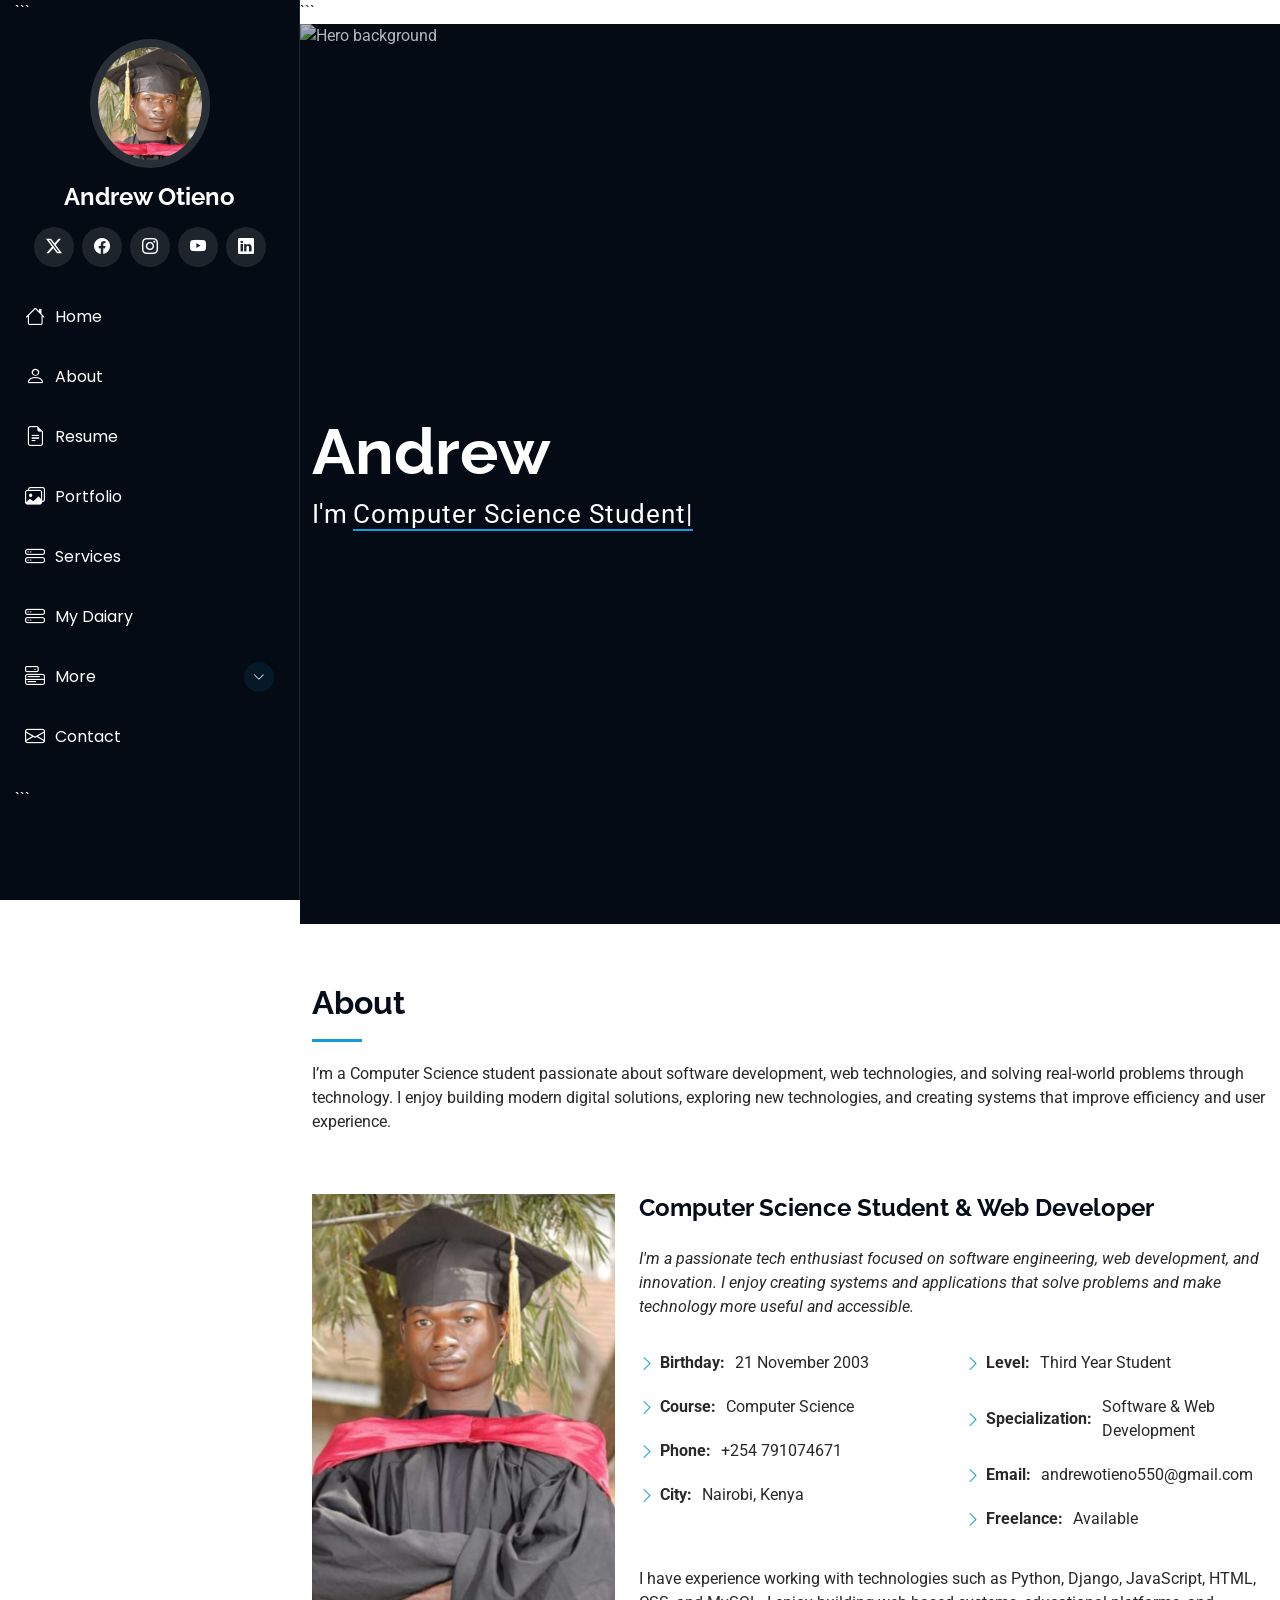
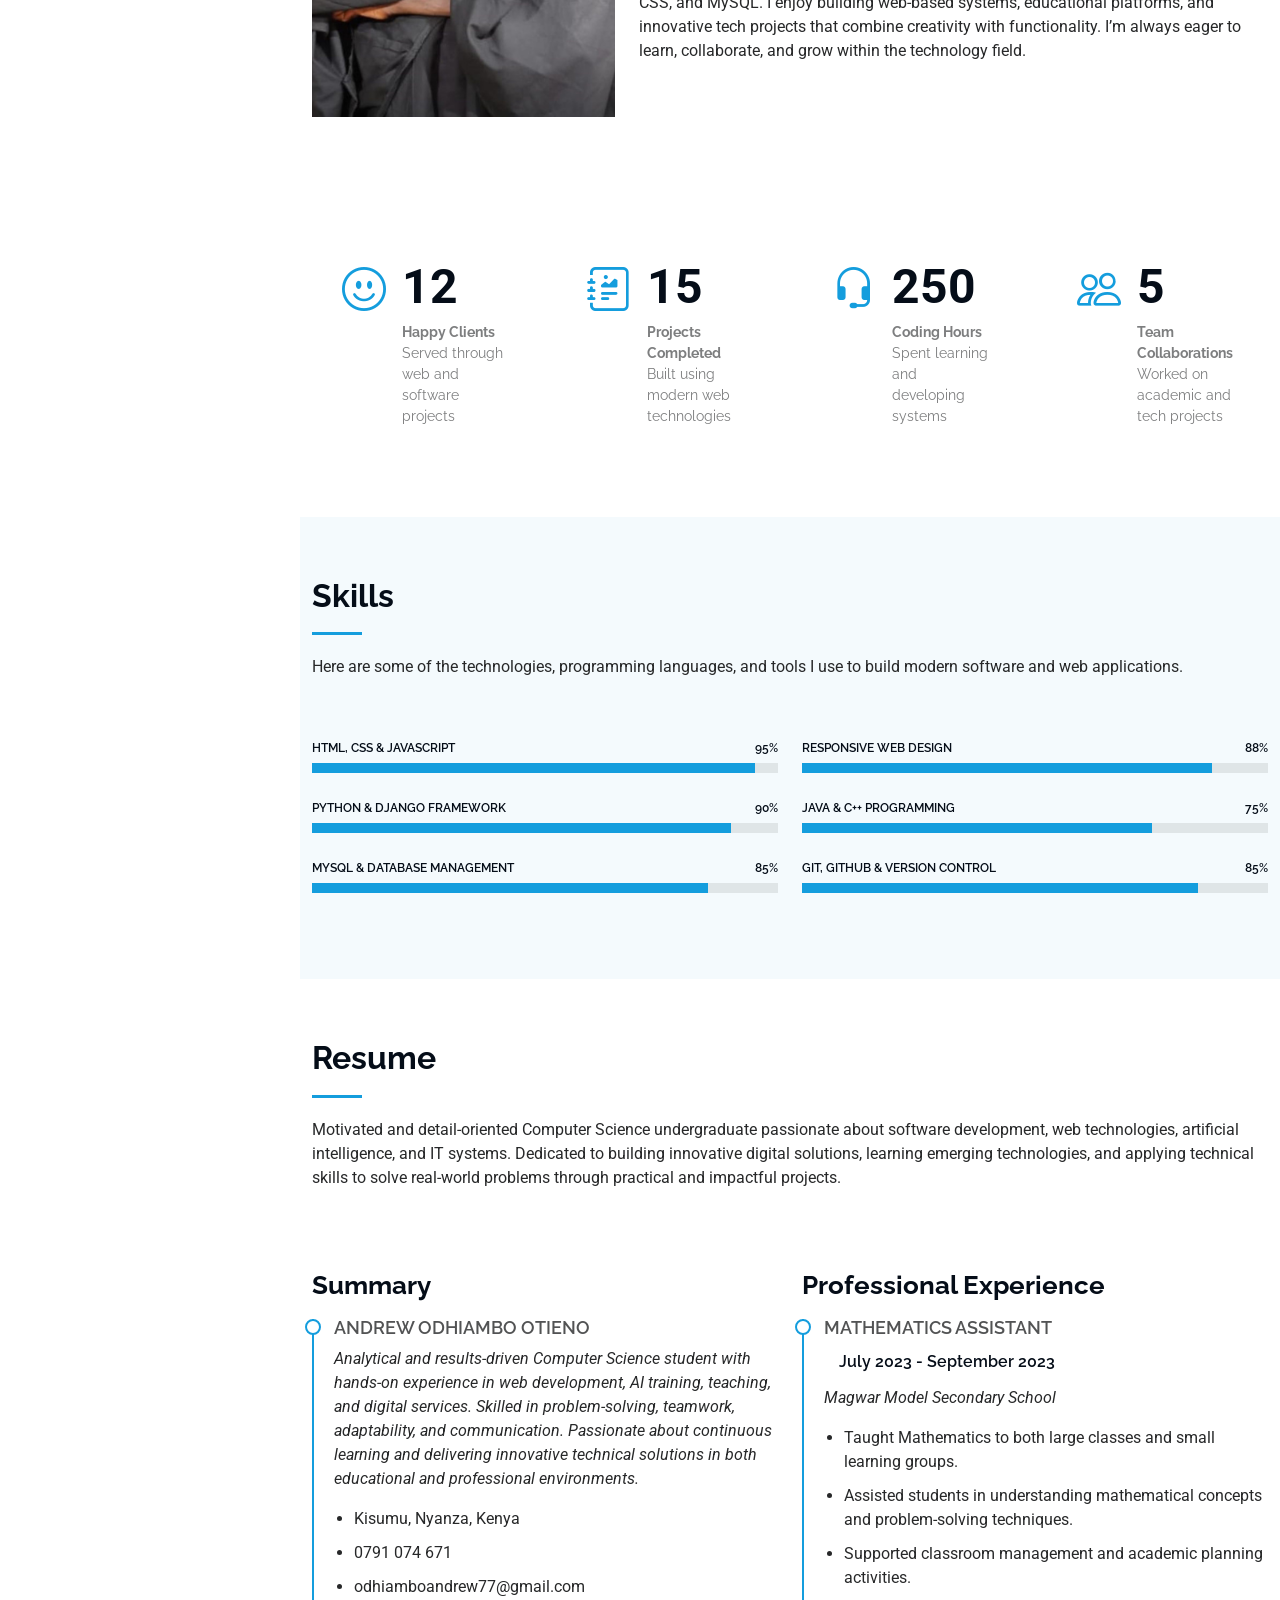
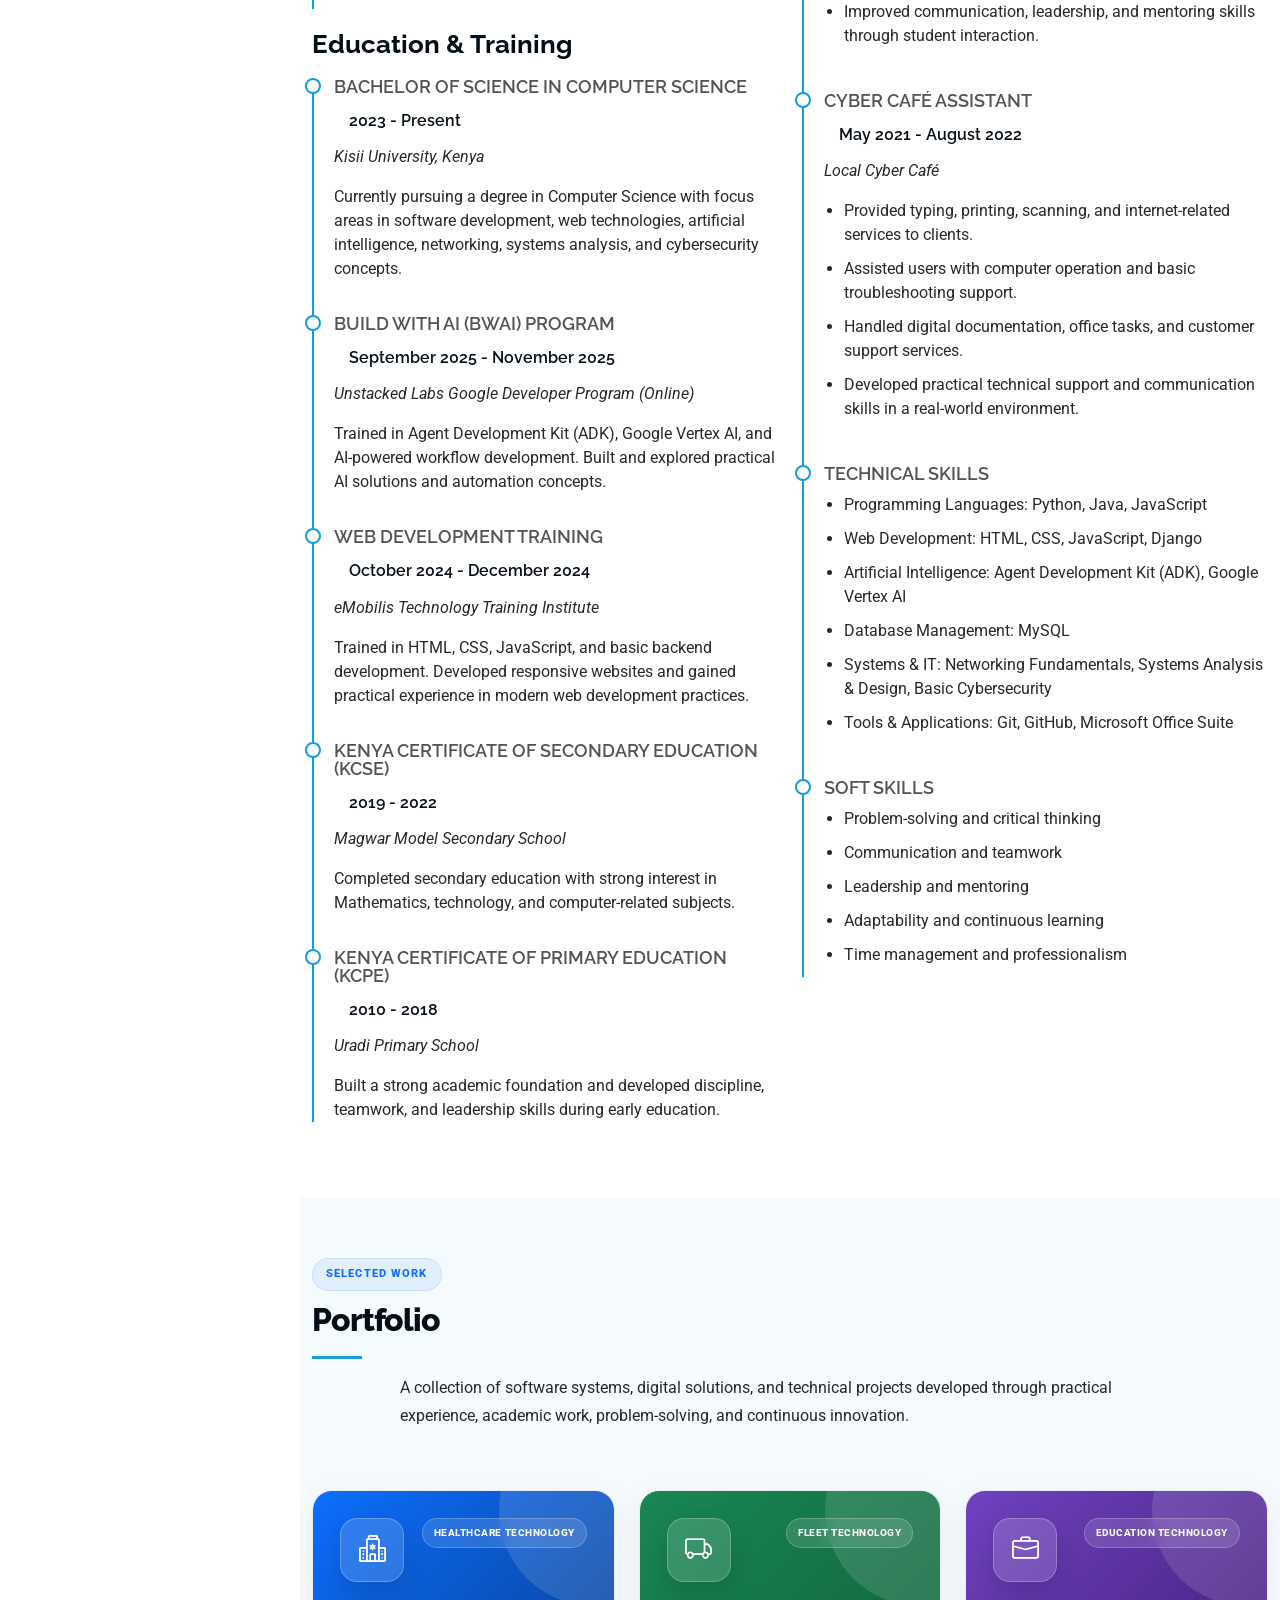
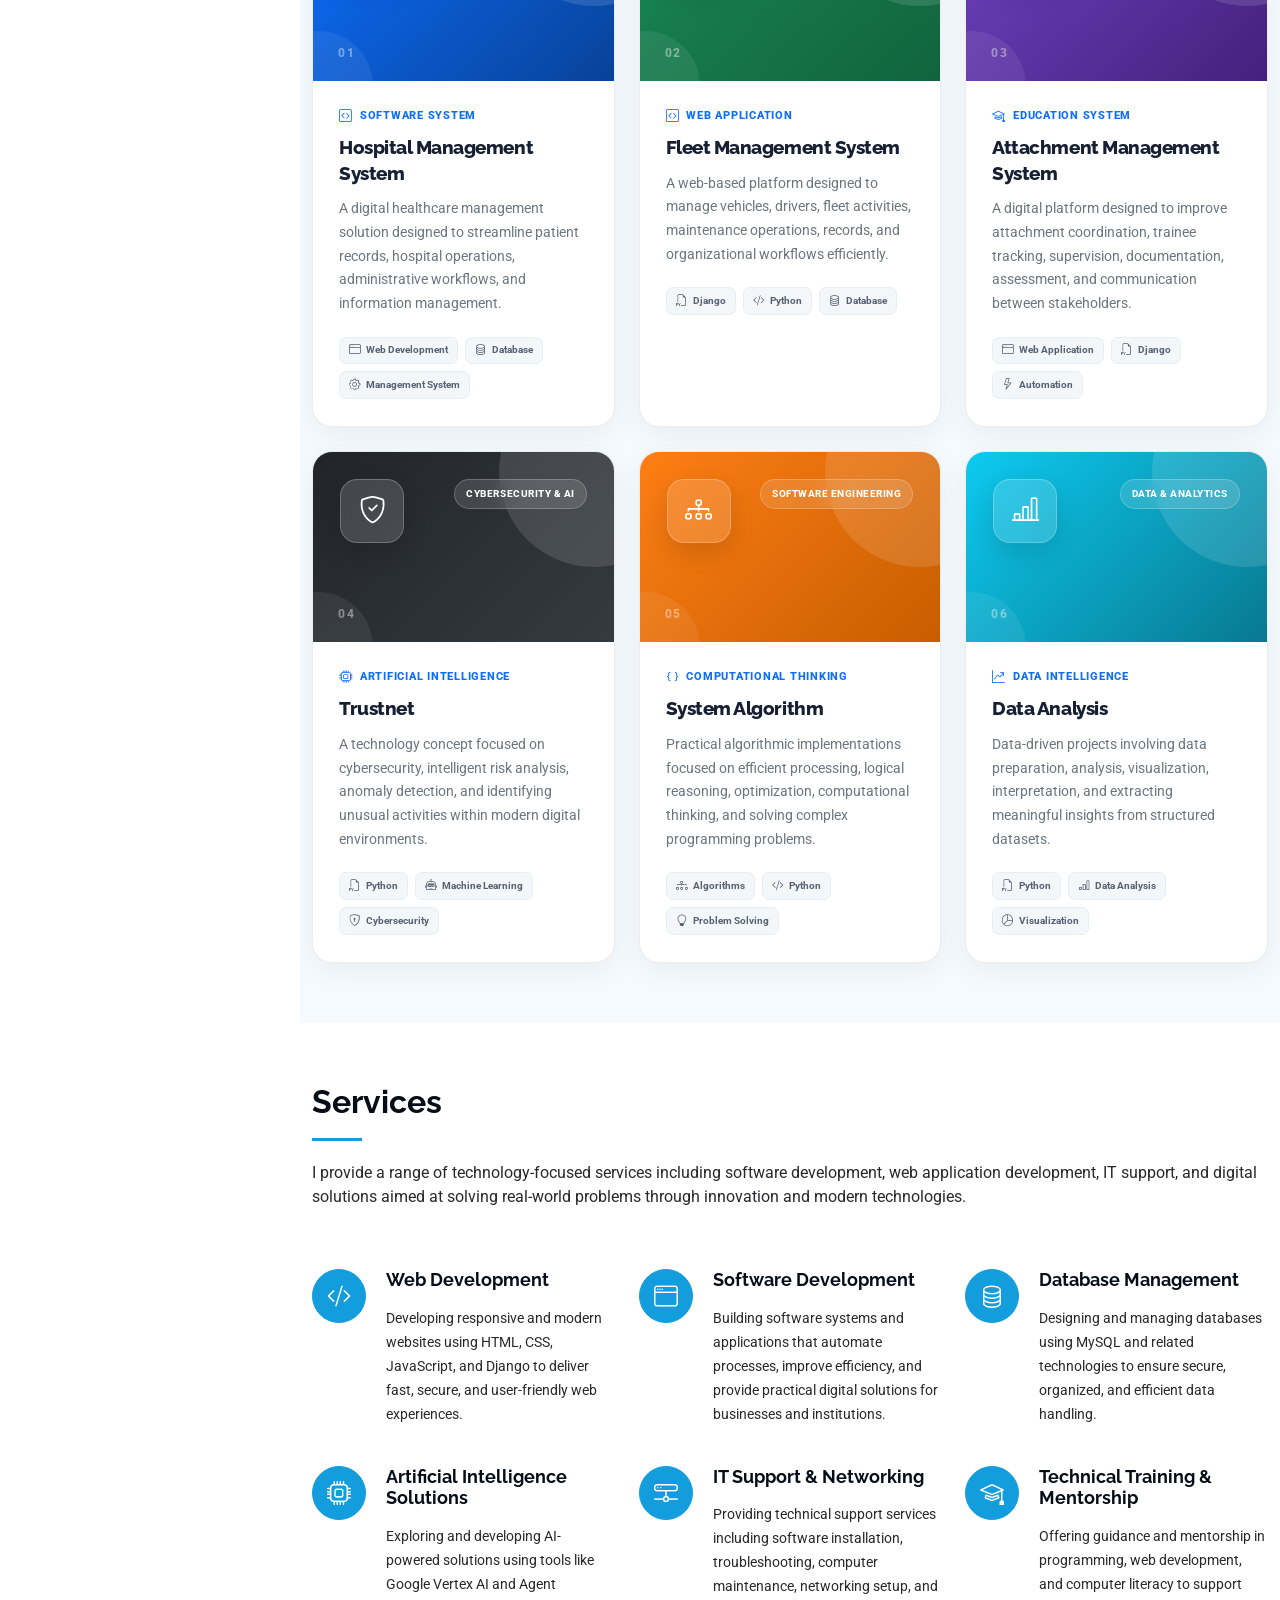
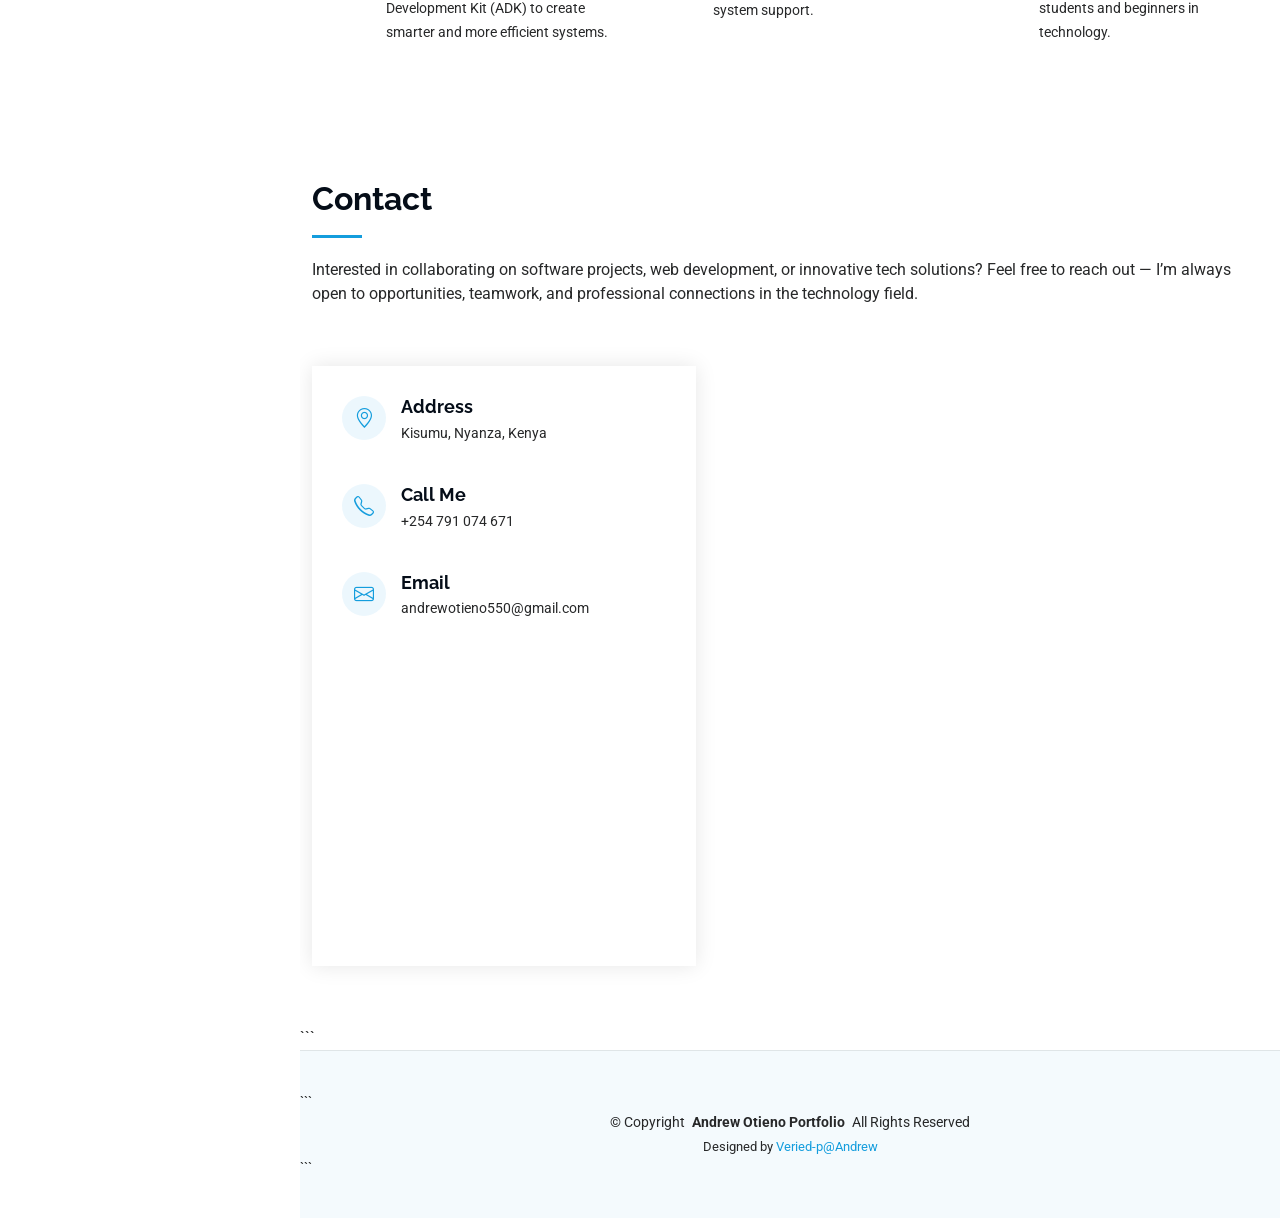
==== commit 27748e86: "sky" ====
--- a/index.html
+++ b/index.html
@@ -49,60 +49,21 @@
 </a>
 
 <div class="social-links text-center">
-  <a href="https://twitter.com/@AilabAndy" class="twitter">
-    <i class="bi bi-twitter-x"></i>
-  </a>
-  <a href="https://www.facebook.com/" class="facebook" target="_blank">
-    <i class="bi bi-facebook"></i>
-  </a>
-  <a href="https://instagram.com/" class="instagram">
-    <i class="bi bi-instagram"></i>
-  </a>
-  <a href="https://youtube.com/" class="youtube" target="_blank">
-    <i class="bi bi-youtube"></i>
-  </a>
-  <a href="https://linkedin.com/in/" class="linkedin" target="_blank">
-    <i class="bi bi-linkedin"></i>
-  </a>
+  <a href="https://twitter.com/@AilabAndy" class="twitter"><i class="bi bi-twitter-x"></i></a>
+  <a href="https://www.facebook.com/" class="facebook" target="_blank"><i class="bi bi-facebook"></i></a>
+  <a href="https://instagram.com/" class="instagram"><i class="bi bi-instagram"></i></a>
+  <a href="https://youtube.com/" class="youtube" target="_blank"><i class="bi bi-youtube"></i></a>
+  <a href="https://linkedin.com/in/" class="linkedin" target="_blank"><i class="bi bi-linkedin"></i></a>
 </div>
 
 <nav id="navmenu" class="navmenu">
   <ul>
-    <li>
-      <a href="#index" class="active">
-        <i class="bi bi-house navicon"></i>Home
-      </a>
-    </li>
-
-    <li>
-      <a href="#about">
-        <i class="bi bi-person navicon"></i> About
-      </a>
-    </li>
-
-    <li>
-      <a href="#resume">
-        <i class="bi bi-file-earmark-text navicon"></i> Resume
-      </a>
-    </li>
-
-    <li>
-      <a href="#portfolio">
-        <i class="bi bi-images navicon"></i> Portfolio
-      </a>
-    </li>
-
-    <li>
-      <a href="#services">
-        <i class="bi bi-hdd-stack navicon"></i> Services
-      </a>
-    </li>
-
-    <li>
-      <a href="diary.html">
-        <i class="bi bi-hdd-stack navicon"></i>My Daiary
-      </a>
-    </li>
+    <li><a href="#index" class="active"><i class="bi bi-house navicon"></i>Home</a></li>
+    <li><a href="#about"><i class="bi bi-person navicon"></i> About</a></li>
+    <li><a href="#resume"><i class="bi bi-file-earmark-text navicon"></i> Resume</a></li>
+    <li><a href="#portfolio"><i class="bi bi-images navicon"></i> Portfolio</a></li>
+    <li><a href="#services"><i class="bi bi-hdd-stack navicon"></i> Services</a></li>
+    <li><a href="diary.html"><i class="bi bi-hdd-stack navicon"></i>My Daiary</a></li>
 
     <li class="dropdown">
       <a href="#">
@@ -112,9 +73,7 @@
       </a>
 
       <ul>
-        <li>
-          <a href="#">Explore</a>
-        </li>
+        <li><a href="#">Explore</a></li>
 
         <li class="dropdown">
           <a href="#">
@@ -123,23 +82,15 @@
           </a>
 
           <ul>
-            <li>
-              <a href="#">About to come</a>
-            </li>
+            <li><a href="#">About to come</a></li>
           </ul>
         </li>
 
-        <li>
-          <a href="#">Soon</a>
-        </li>
+        <li><a href="#">Soon</a></li>
       </ul>
     </li>
 
-    <li>
-      <a href="#contact">
-        <i class="bi bi-envelope navicon"></i> Contact
-      </a>
-    </li>
+    <li><a href="#contact"><i class="bi bi-envelope navicon"></i> Contact</a></li>
   </ul>
 </nav>
 ```
@@ -159,9 +110,7 @@
 
     <p>
       I'm
-      <span class="typed"
-        data-typed-items="Computer Science Student, Web Developer, Software Developer, Desktop Developer, Tech Innovator, Graphic Designer">
-      </span>
+      <span class="typed" data-typed-items="Computer Science Student, Web Developer, Software Developer, Desktop Developer, Tech Innovator, Graphic Designer"></span>
       <span class="typed-cursor typed-cursor--blink" aria-hidden="true"></span>
     </p>
   </div>
@@ -209,68 +158,30 @@
 
           <div class="col-lg-6">
             <ul>
-              <li>
-                <i class="bi bi-chevron-right"></i>
-                <strong>Birthday:</strong>
-                <span>21 November 2003</span>
-              </li>
-
-              <li>
-                <i class="bi bi-chevron-right"></i>
-                <strong>Course:</strong>
-                <span>Computer Science</span>
-              </li>
-
-              <li>
-                <i class="bi bi-chevron-right"></i>
-                <strong>Phone:</strong>
-                <span>+254 791074671</span>
-              </li>
-
-              <li>
-                <i class="bi bi-chevron-right"></i>
-                <strong>City:</strong>
-                <span>Nairobi, Kenya</span>
-              </li>
+              <li><i class="bi bi-chevron-right"></i> <strong>Birthday:</strong> <span>21 November 2003</span></li>
+              <li><i class="bi bi-chevron-right"></i> <strong>Course:</strong> <span>Computer Science</span></li>
+              <li><i class="bi bi-chevron-right"></i> <strong>Phone:</strong> <span>+254 791074671</span></li>
+              <li><i class="bi bi-chevron-right"></i> <strong>City:</strong> <span>Nairobi, Kenya</span></li>
             </ul>
           </div>
 
           <div class="col-lg-6">
             <ul>
-              <li>
-                <i class="bi bi-chevron-right"></i>
-                <strong>Level:</strong>
-                <span>Third Year Student</span>
-              </li>
-
-              <li>
-                <i class="bi bi-chevron-right"></i>
-                <strong>Specialization:</strong>
-                <span>Software & Web Development</span>
-              </li>
-
-              <li>
-                <i class="bi bi-chevron-right"></i>
-                <strong>Email:</strong>
-                <span>andrewotieno550@gmail.com</span>
-              </li>
-
-              <li>
-                <i class="bi bi-chevron-right"></i>
-                <strong>Freelance:</strong>
-                <span>Available</span>
-              </li>
+              <li><i class="bi bi-chevron-right"></i> <strong>Level:</strong> <span>Third Year Student</span></li>
+              <li><i class="bi bi-chevron-right"></i> <strong>Specialization:</strong> <span>Software & Web Development</span></li>
+              <li><i class="bi bi-chevron-right"></i> <strong>Email:</strong> <span>andrewotieno550@gmail.com</span></li>
+              <li><i class="bi bi-chevron-right"></i> <strong>Freelance:</strong> <span>Available</span></li>
             </ul>
           </div>
 
         </div>
 
         <p class="py-3">
-          I have experience working with technologies such as Python, Django,
-          JavaScript, HTML, CSS, and MySQL. I enjoy building web-based systems,
-          educational platforms, and innovative tech projects that combine
-          creativity with functionality. I’m always eager to learn,
-          collaborate, and grow within the technology field.
+          I have experience working with technologies such as Python,
+          Django, JavaScript, HTML, CSS, and MySQL. I enjoy building
+          web-based systems, educational platforms, and innovative tech
+          projects that combine creativity with functionality. I’m always
+          eager to learn, collaborate, and grow within the technology field.
         </p>
 
       </div>
@@ -292,12 +203,7 @@
       <div class="col-lg-3 col-md-6">
         <div class="stats-item">
           <i class="bi bi-emoji-smile"></i>
-
-          <span data-purecounter-start="0"
-            data-purecounter-end="12"
-            data-purecounter-duration="1"
-            class="purecounter"></span>
-
+          <span data-purecounter-start="0" data-purecounter-end="12" data-purecounter-duration="1" class="purecounter"></span>
           <p>
             <strong>Happy Clients</strong>
             <span>Served through web and software projects</span>
@@ -308,12 +214,7 @@
       <div class="col-lg-3 col-md-6">
         <div class="stats-item">
           <i class="bi bi-journal-richtext"></i>
-
-          <span data-purecounter-start="0"
-            data-purecounter-end="15"
-            data-purecounter-duration="1"
-            class="purecounter"></span>
-
+          <span data-purecounter-start="0" data-purecounter-end="15" data-purecounter-duration="1" class="purecounter"></span>
           <p>
             <strong>Projects Completed</strong>
             <span>Built using modern web technologies</span>
@@ -324,12 +225,7 @@
       <div class="col-lg-3 col-md-6">
         <div class="stats-item">
           <i class="bi bi-headset"></i>
-
-          <span data-purecounter-start="0"
-            data-purecounter-end="250"
-            data-purecounter-duration="1"
-            class="purecounter"></span>
-
+          <span data-purecounter-start="0" data-purecounter-end="250" data-purecounter-duration="1" class="purecounter"></span>
           <p>
             <strong>Coding Hours</strong>
             <span>Spent learning and developing systems</span>
@@ -340,12 +236,7 @@
       <div class="col-lg-3 col-md-6">
         <div class="stats-item">
           <i class="bi bi-people"></i>
-
-          <span data-purecounter-start="0"
-            data-purecounter-end="5"
-            data-purecounter-duration="1"
-            class="purecounter"></span>
-
+          <span data-purecounter-start="0" data-purecounter-end="5" data-purecounter-duration="1" class="purecounter"></span>
           <p>
             <strong>Team Collaborations</strong>
             <span>Worked on academic and tech projects</span>
@@ -388,10 +279,7 @@
           </span>
 
           <div class="progress-bar-wrap">
-            <div class="progress-bar"
-              role="progressbar"
-              style="width: 95%">
-            </div>
+            <div class="progress-bar" role="progressbar" style="width: 95%"></div>
           </div>
         </div>
 
@@ -402,10 +290,7 @@
           </span>
 
           <div class="progress-bar-wrap">
-            <div class="progress-bar"
-              role="progressbar"
-              style="width: 90%">
-            </div>
+            <div class="progress-bar" role="progressbar" style="width: 90%"></div>
           </div>
         </div>
 
@@ -416,10 +301,7 @@
           </span>
 
           <div class="progress-bar-wrap">
-            <div class="progress-bar"
-              role="progressbar"
-              style="width: 85%">
-            </div>
+            <div class="progress-bar" role="progressbar" style="width: 85%"></div>
           </div>
         </div>
 
@@ -434,10 +316,7 @@
           </span>
 
           <div class="progress-bar-wrap">
-            <div class="progress-bar"
-              role="progressbar"
-              style="width: 88%">
-            </div>
+            <div class="progress-bar" role="progressbar" style="width: 88%"></div>
           </div>
         </div>
 
@@ -448,10 +327,7 @@
           </span>
 
           <div class="progress-bar-wrap">
-            <div class="progress-bar"
-              role="progressbar"
-              style="width: 75%">
-            </div>
+            <div class="progress-bar" role="progressbar" style="width: 75%"></div>
           </div>
         </div>
 
@@ -462,10 +338,7 @@
           </span>
 
           <div class="progress-bar-wrap">
-            <div class="progress-bar"
-              role="progressbar"
-              style="width: 85%">
-            </div>
+            <div class="progress-bar" role="progressbar" style="width: 85%"></div>
           </div>
         </div>
 
@@ -488,11 +361,12 @@
     <h2>Resume</h2>
 
     <p>
-      Motivated and detail-oriented Computer Science undergraduate passionate
-      about software development, web technologies, artificial intelligence,
-      and IT systems. Dedicated to building innovative digital solutions,
-      learning emerging technologies, and applying technical skills to solve
-      real-world problems through practical and impactful projects.
+      Motivated and detail-oriented Computer Science undergraduate
+      passionate about software development, web technologies,
+      artificial intelligence, and IT systems. Dedicated to building
+      innovative digital solutions, learning emerging technologies,
+      and applying technical skills to solve real-world problems
+      through practical and impactful projects.
     </p>
 
   </div>
@@ -513,12 +387,12 @@
 
           <p>
             <em>
-              Analytical and results-driven Computer Science student with
-              hands-on experience in web development, AI training, teaching,
-              and digital services. Skilled in problem-solving, teamwork,
-              adaptability, and communication. Passionate about continuous
-              learning and delivering innovative technical solutions in both
-              educational and professional environments.
+              Analytical and results-driven Computer Science student
+              with hands-on experience in web development, AI training,
+              teaching, and digital services. Skilled in problem-solving,
+              teamwork, adaptability, and communication. Passionate about
+              continuous learning and delivering innovative technical
+              solutions in both educational and professional environments.
             </em>
           </p>
 
@@ -529,96 +403,60 @@
           </ul>
 
         </div>
-        <!-- End Resume Item -->
-
 
         <h3 class="resume-title">Education & Training</h3>
 
         <div class="resume-item">
-
           <h4>Bachelor of Science in Computer Science</h4>
           <h5>2023 - Present</h5>
-
+          <p><em>Kisii University, Kenya</em></p>
           <p>
-            <em>Kisii University, Kenya</em>
+            Currently pursuing a degree in Computer Science with focus
+            areas in software development, web technologies, artificial
+            intelligence, networking, systems analysis, and cybersecurity concepts.
           </p>
-
-          <p>
-            Currently pursuing a degree in Computer Science with focus areas
-            in software development, web technologies, artificial intelligence,
-            networking, systems analysis, and cybersecurity concepts.
-          </p>
-
-        </div>
-
+        </div>
 
         <div class="resume-item">
-
           <h4>Build With AI (BWAI) Program</h4>
           <h5>September 2025 - November 2025</h5>
-
-          <p>
-            <em>Unstacked Labs Google Developer Program (Online)</em>
-          </p>
-
+          <p><em>Unstacked Labs Google Developer Program (Online)</em></p>
           <p>
             Trained in Agent Development Kit (ADK), Google Vertex AI,
             and AI-powered workflow development. Built and explored
             practical AI solutions and automation concepts.
           </p>
-
-        </div>
-
+        </div>
 
         <div class="resume-item">
-
           <h4>Web Development Training</h4>
           <h5>October 2024 - December 2024</h5>
-
-          <p>
-            <em>eMobilis Technology Training Institute</em>
-          </p>
-
+          <p><em>eMobilis Technology Training Institute</em></p>
           <p>
             Trained in HTML, CSS, JavaScript, and basic backend development.
             Developed responsive websites and gained practical experience
             in modern web development practices.
           </p>
-
-        </div>
-
+        </div>
 
         <div class="resume-item">
-
           <h4>Kenya Certificate of Secondary Education (KCSE)</h4>
           <h5>2019 - 2022</h5>
-
-          <p>
-            <em>Magwar Model Secondary School</em>
-          </p>
-
+          <p><em>Magwar Model Secondary School</em></p>
           <p>
             Completed secondary education with strong interest in Mathematics,
             technology, and computer-related subjects.
           </p>
-
-        </div>
-
+        </div>
 
         <div class="resume-item">
-
           <h4>Kenya Certificate of Primary Education (KCPE)</h4>
           <h5>2010 - 2018</h5>
-
-          <p>
-            <em>Uradi Primary School</em>
-          </p>
-
+          <p><em>Uradi Primary School</em></p>
           <p>
             Built a strong academic foundation and developed discipline,
             teamwork, and leadership skills during early education.
           </p>
-
         </div>
 
       </div>
@@ -631,13 +469,9 @@
         <h3 class="resume-title">Professional Experience</h3>
 
         <div class="resume-item">
-
           <h4>Mathematics Assistant</h4>
           <h5>July 2023 - September 2023</h5>
-
-          <p>
-            <em>Magwar Model Secondary School</em>
-          </p>
+          <p><em>Magwar Model Secondary School</em></p>
 
           <ul>
             <li>Taught Mathematics to both large classes and small learning groups.</li>
@@ -645,18 +479,12 @@
             <li>Supported classroom management and academic planning activities.</li>
             <li>Improved communication, leadership, and mentoring skills through student interaction.</li>
           </ul>
-
-        </div>
-
+        </div>
 
         <div class="resume-item">
-
           <h4>Cyber Café Assistant</h4>
           <h5>May 2021 - August 2022</h5>
-
-          <p>
-            <em>Local Cyber Café</em>
-          </p>
+          <p><em>Local Cyber Café</em></p>
 
           <ul>
             <li>Provided typing, printing, scanning, and internet-related services to clients.</li>
@@ -664,12 +492,9 @@
             <li>Handled digital documentation, office tasks, and customer support services.</li>
             <li>Developed practical technical support and communication skills in a real-world environment.</li>
           </ul>
-
-        </div>
-
+        </div>
 
         <div class="resume-item">
-
           <h4>Technical Skills</h4>
 
           <ul>
@@ -680,12 +505,9 @@
             <li>Systems & IT: Networking Fundamentals, Systems Analysis & Design, Basic Cybersecurity</li>
             <li>Tools & Applications: Git, GitHub, Microsoft Office Suite</li>
           </ul>
-
-        </div>
-
+        </div>
 
         <div class="resume-item">
-
           <h4>Soft Skills</h4>
 
           <ul>
@@ -695,17 +517,14 @@
             <li>Adaptability and continuous learning</li>
             <li>Time management and professionalism</li>
           </ul>
-
         </div>
 
       </div>
       <!-- End Right Column -->
 
     </div>
-    <!-- End Row -->
 
   </div>
-  <!-- End Container -->
 
 </section>
 <!-- /Resume Section -->
@@ -720,14 +539,14 @@
   <!-- Section Title -->
   <div class="container section-title" data-aos="fade-up">
 
-    <span class="portfolio-section-label">
-      MY WORK
+    <span class="portfolio-eyebrow">
+      Selected Work
     </span>
 
     <h2>Portfolio</h2>
 
     <p>
-      A selection of software systems, web applications, and technical
+      A collection of software systems, digital solutions, and technical
       projects developed through practical experience, academic work,
       problem-solving, and continuous innovation.
     </p>
@@ -756,7 +575,7 @@
               <i class="bi bi-hospital"></i>
             </div>
 
-            <div class="portfolio-project-pattern"></div>
+            <div class="portfolio-card-glow"></div>
 
             <span class="portfolio-category">
               Healthcare Technology
@@ -764,28 +583,39 @@
 
           </div>
 
+
           <div class="portfolio-card-body">
 
-            <div class="portfolio-card-meta">
-              <span>WEB SYSTEM</span>
-              <span class="portfolio-status">
-                <i class="bi bi-circle-fill"></i>
-                PROJECT
+            <div class="portfolio-card-label">
+              <i class="bi bi-code-square"></i>
+              Software System
+            </div>
+
+            <h4>Hospital Management System</h4>
+
+            <p>
+              A digital healthcare management solution designed to
+              streamline patient records, hospital operations,
+              administrative workflows, and information management.
+            </p>
+
+            <div class="portfolio-tech">
+
+              <span>
+                <i class="bi bi-window"></i>
+                Web Development
               </span>
-            </div>
-
-            <h4>Hospital Management System</h4>
-
-            <p>
-              A digital healthcare management solution designed to support
-              patient records, hospital operations, administrative workflows,
-              and efficient information management.
-            </p>
-
-            <div class="portfolio-tech">
-              <span>Web Development</span>
-              <span>Database</span>
-              <span>Management System</span>
+
+              <span>
+                <i class="bi bi-database"></i>
+                Database
+              </span>
+
+              <span>
+                <i class="bi bi-gear"></i>
+                Management System
+              </span>
+
             </div>
 
           </div>
@@ -811,7 +641,7 @@
               <i class="bi bi-truck"></i>
             </div>
 
-            <div class="portfolio-project-pattern"></div>
+            <div class="portfolio-card-glow"></div>
 
             <span class="portfolio-category">
               Fleet Technology
@@ -819,28 +649,39 @@
 
           </div>
 
+
           <div class="portfolio-card-body">
 
-            <div class="portfolio-card-meta">
-              <span>WEB SYSTEM</span>
-              <span class="portfolio-status">
-                <i class="bi bi-circle-fill"></i>
-                PROJECT
-              </span>
+            <div class="portfolio-card-label">
+              <i class="bi bi-code-square"></i>
+              Web Application
             </div>
 
             <h4>Fleet Management System</h4>
 
             <p>
               A web-based platform designed to manage vehicles, drivers,
-              fleet activities, maintenance operations, and organizational
-              records through a centralized digital system.
+              fleet activities, maintenance operations, records, and
+              organizational workflows efficiently.
             </p>
 
             <div class="portfolio-tech">
-              <span>Django</span>
-              <span>Python</span>
-              <span>Database</span>
+
+              <span>
+                <i class="bi bi-filetype-py"></i>
+                Django
+              </span>
+
+              <span>
+                <i class="bi bi-code-slash"></i>
+                Python
+              </span>
+
+              <span>
+                <i class="bi bi-database"></i>
+                Database
+              </span>
+
             </div>
 
           </div>
@@ -866,7 +707,7 @@
               <i class="bi bi-briefcase"></i>
             </div>
 
-            <div class="portfolio-project-pattern"></div>
+            <div class="portfolio-card-glow"></div>
 
             <span class="portfolio-category">
               Education Technology
@@ -874,28 +715,39 @@
 
           </div>
 
+
           <div class="portfolio-card-body">
 
-            <div class="portfolio-card-meta">
-              <span>WEB APPLICATION</span>
-              <span class="portfolio-status">
-                <i class="bi bi-circle-fill"></i>
-                PROJECT
+            <div class="portfolio-card-label">
+              <i class="bi bi-mortarboard"></i>
+              Education System
+            </div>
+
+            <h4>Attachment Management System</h4>
+
+            <p>
+              A digital platform designed to improve attachment
+              coordination, trainee tracking, supervision, documentation,
+              assessment, and communication between stakeholders.
+            </p>
+
+            <div class="portfolio-tech">
+
+              <span>
+                <i class="bi bi-window"></i>
+                Web Application
               </span>
-            </div>
-
-            <h4>Attachees Management System</h4>
-
-            <p>
-              A digital platform focused on improving attachment coordination,
-              trainee tracking, supervision, documentation, and assessment
-              workflows within an organized environment.
-            </p>
-
-            <div class="portfolio-tech">
-              <span>Django</span>
-              <span>Web Application</span>
-              <span>Automation</span>
+
+              <span>
+                <i class="bi bi-filetype-py"></i>
+                Django
+              </span>
+
+              <span>
+                <i class="bi bi-lightning"></i>
+                Automation
+              </span>
+
             </div>
 
           </div>
@@ -911,7 +763,7 @@
 
         <article class="modern-portfolio-card">
 
-          <div class="portfolio-card-top trustnet-project">
+          <div class="portfolio-card-top security-project">
 
             <div class="portfolio-project-number">
               04
@@ -921,36 +773,47 @@
               <i class="bi bi-shield-check"></i>
             </div>
 
-            <div class="portfolio-project-pattern"></div>
+            <div class="portfolio-card-glow"></div>
 
             <span class="portfolio-category">
-              Cybersecurity
+              Cybersecurity & AI
             </span>
 
           </div>
 
+
           <div class="portfolio-card-body">
 
-            <div class="portfolio-card-meta">
-              <span>SECURITY PROJECT</span>
-              <span class="portfolio-status">
-                <i class="bi bi-circle-fill"></i>
-                PROJECT
+            <div class="portfolio-card-label">
+              <i class="bi bi-cpu"></i>
+              Artificial Intelligence
+            </div>
+
+            <h4>Trustnet</h4>
+
+            <p>
+              A technology concept focused on cybersecurity, intelligent
+              risk analysis, anomaly detection, and identifying unusual
+              activities within modern digital environments.
+            </p>
+
+            <div class="portfolio-tech">
+
+              <span>
+                <i class="bi bi-filetype-py"></i>
+                Python
               </span>
-            </div>
-
-            <h4>Trustnet</h4>
-
-            <p>
-              A technology-focused security concept exploring trust,
-              verification, digital protection, and the use of modern
-              computing approaches to improve online security.
-            </p>
-
-            <div class="portfolio-tech">
-              <span>Cybersecurity</span>
-              <span>Security</span>
-              <span>Technology</span>
+
+              <span>
+                <i class="bi bi-robot"></i>
+                Machine Learning
+              </span>
+
+              <span>
+                <i class="bi bi-shield-lock"></i>
+                Cybersecurity
+              </span>
+
             </div>
 
           </div>
@@ -976,7 +839,7 @@
               <i class="bi bi-diagram-3"></i>
             </div>
 
-            <div class="portfolio-project-pattern"></div>
+            <div class="portfolio-card-glow"></div>
 
             <span class="portfolio-category">
               Software Engineering
@@ -984,28 +847,39 @@
 
           </div>
 
+
           <div class="portfolio-card-body">
 
-            <div class="portfolio-card-meta">
-              <span>ALGORITHMS</span>
-              <span class="portfolio-status">
-                <i class="bi bi-circle-fill"></i>
-                PROJECT
+            <div class="portfolio-card-label">
+              <i class="bi bi-braces"></i>
+              Computational Thinking
+            </div>
+
+            <h4>System Algorithm</h4>
+
+            <p>
+              Practical algorithmic implementations focused on efficient
+              processing, logical reasoning, optimization, computational
+              thinking, and solving complex programming problems.
+            </p>
+
+            <div class="portfolio-tech">
+
+              <span>
+                <i class="bi bi-diagram-3"></i>
+                Algorithms
               </span>
-            </div>
-
-            <h4>System Algorithm</h4>
-
-            <p>
-              Practical algorithmic and problem-solving work focused on
-              efficient processing, logical reasoning, optimization,
-              computational thinking, and structured software solutions.
-            </p>
-
-            <div class="portfolio-tech">
-              <span>Algorithms</span>
-              <span>Python</span>
-              <span>Problem Solving</span>
+
+              <span>
+                <i class="bi bi-code-slash"></i>
+                Python
+              </span>
+
+              <span>
+                <i class="bi bi-lightbulb"></i>
+                Problem Solving
+              </span>
+
             </div>
 
           </div>
@@ -1031,7 +905,7 @@
               <i class="bi bi-bar-chart-line"></i>
             </div>
 
-            <div class="portfolio-project-pattern"></div>
+            <div class="portfolio-card-glow"></div>
 
             <span class="portfolio-category">
               Data & Analytics
@@ -1039,14 +913,12 @@
 
           </div>
 
+
           <div class="portfolio-card-body">
 
-            <div class="portfolio-card-meta">
-              <span>DATA PROJECT</span>
-              <span class="portfolio-status">
-                <i class="bi bi-circle-fill"></i>
-                PROJECT
-              </span>
+            <div class="portfolio-card-label">
+              <i class="bi bi-graph-up-arrow"></i>
+              Data Intelligence
             </div>
 
             <h4>Data Analysis</h4>
@@ -1058,9 +930,22 @@
             </p>
 
             <div class="portfolio-tech">
-              <span>Python</span>
-              <span>Data Analysis</span>
-              <span>Visualization</span>
+
+              <span>
+                <i class="bi bi-filetype-py"></i>
+                Python
+              </span>
+
+              <span>
+                <i class="bi bi-bar-chart"></i>
+                Data Analysis
+              </span>
+
+              <span>
+                <i class="bi bi-pie-chart"></i>
+                Visualization
+              </span>
+
             </div>
 
           </div>
@@ -1070,72 +955,66 @@
       </div>
       <!-- End Portfolio Item -->
 
+
     </div>
 
   </div>
 
 </section>
-<!-- /Portfolio Section -->
+<!-- End Portfolio Section -->
 
 
 <!-- ============================================================
-     PORTFOLIO STYLES
+     PORTFOLIO STYLING
      Scoped ONLY to #portfolio
      ============================================================ -->
 
 <style>
 
-  /* ------------------------------------------------------------
-     PORTFOLIO FOUNDATION
-     ------------------------------------------------------------ */
+  /* ============================================================
+     PORTFOLIO SECTION
+     ============================================================ */
 
   #portfolio {
     position: relative;
     overflow: hidden;
   }
 
-  #portfolio .section-title {
-    position: relative;
-  }
-
-  #portfolio .portfolio-section-label {
+
+  /* ============================================================
+     SECTION INTRO
+     ============================================================ */
+
+  #portfolio .portfolio-eyebrow {
     display: inline-flex;
     align-items: center;
-    gap: 8px;
+    justify-content: center;
 
     margin-bottom: 10px;
-    padding: 6px 12px;
+    padding: 7px 13px;
 
     border-radius: 50px;
 
     background: rgba(13, 110, 253, 0.08);
+    border: 1px solid rgba(13, 110, 253, 0.12);
 
     color: #0d6efd;
 
-    font-size: 0.68rem;
+    font-size: 0.7rem;
     font-weight: 800;
 
-    letter-spacing: 0.12em;
-  }
-
-  #portfolio .portfolio-section-label::before {
-    content: "";
-
-    width: 6px;
-    height: 6px;
-
-    border-radius: 50%;
-
-    background: #0d6efd;
-  }
+    letter-spacing: 0.1em;
+    text-transform: uppercase;
+  }
+
 
   #portfolio .section-title h2 {
-    margin-bottom: 12px;
+    margin-bottom: 15px;
 
     font-weight: 800;
-
     letter-spacing: -0.035em;
   }
+
 
   #portfolio .section-title p {
     max-width: 780px;
@@ -1147,9 +1026,9 @@
   }
 
 
-  /* ------------------------------------------------------------
-     MAIN CARD
-     ------------------------------------------------------------ */
+  /* ============================================================
+     CARD
+     ============================================================ */
 
   #portfolio .modern-portfolio-card {
     position: relative;
@@ -1173,69 +1052,109 @@
       border-color 0.35s ease;
   }
 
+
   #portfolio .modern-portfolio-card:hover {
     transform: translateY(-9px);
 
-    border-color: rgba(13, 110, 253, 0.18);
+    border-color:
+      rgba(13, 110, 253, 0.2);
 
     box-shadow:
-      0 20px 50px rgba(15, 23, 42, 0.13);
-  }
-
-
-  /* ------------------------------------------------------------
+      0 22px 55px rgba(15, 23, 42, 0.12);
+  }
+
+
+  /* ============================================================
      CARD TOP
-     ------------------------------------------------------------ */
+     ============================================================ */
 
   #portfolio .portfolio-card-top {
     position: relative;
 
     min-height: 190px;
 
-    padding: 28px;
+    padding: 27px;
+
+    display: flex;
+    align-items: flex-start;
+    justify-content: space-between;
 
     overflow: hidden;
-
-    display: flex;
-
-    align-items: flex-start;
-
-    justify-content: space-between;
-  }
-
-
-  /* Decorative background pattern */
-
-  #portfolio .portfolio-project-pattern {
+  }
+
+
+  /* ============================================================
+     PROJECT NUMBER
+     ============================================================ */
+
+  #portfolio .portfolio-project-number {
     position: absolute;
 
-    width: 180px;
-    height: 180px;
-
-    right: -80px;
-    top: -80px;
-
-    border: 1px solid rgba(255, 255, 255, 0.13);
+    left: 25px;
+    bottom: 19px;
+
+    z-index: 3;
+
+    color: rgba(255, 255, 255, 0.42);
+
+    font-size: 0.72rem;
+
+    font-weight: 800;
+
+    letter-spacing: 0.14em;
+  }
+
+
+  /* ============================================================
+     DECORATIVE GLOW
+     ============================================================ */
+
+  #portfolio .portfolio-card-glow {
+    position: absolute;
+
+    width: 190px;
+    height: 190px;
+
+    right: -75px;
+    top: -75px;
 
     border-radius: 50%;
 
-    box-shadow:
-      0 0 0 25px rgba(255, 255, 255, 0.025),
-      0 0 0 50px rgba(255, 255, 255, 0.02);
+    background:
+      rgba(255, 255, 255, 0.12);
 
     transition:
       transform 0.5s ease;
   }
 
+
+  #portfolio .portfolio-card-top::after {
+    content: "";
+
+    position: absolute;
+
+    width: 110px;
+    height: 110px;
+
+    left: -50px;
+    bottom: -60px;
+
+    border-radius: 50%;
+
+    background:
+      rgba(255, 255, 255, 0.07);
+  }
+
+
   #portfolio .modern-portfolio-card:hover
-  .portfolio-project-pattern {
-    transform: scale(1.2) rotate(12deg);
-  }
-
-
-  /* ------------------------------------------------------------
+  .portfolio-card-glow {
+    transform: scale(1.3);
+  }
+
+
+  /* ============================================================
      PROJECT BACKGROUNDS
-     ------------------------------------------------------------ */
+     ============================================================ */
 
   #portfolio .hospital-project {
     background:
@@ -1246,6 +1165,7 @@
       );
   }
 
+
   #portfolio .fleet-project {
     background:
       linear-gradient(
@@ -1255,32 +1175,36 @@
       );
   }
 
+
   #portfolio .attachment-project {
     background:
       linear-gradient(
         135deg,
         #6f42c1 0%,
-        #432078 100%
+        #45207c 100%
       );
   }
 
-  #portfolio .trustnet-project {
+
+  #portfolio .security-project {
     background:
       linear-gradient(
         135deg,
         #212529 0%,
-        #495057 100%
+        #343a40 100%
       );
   }
+
 
   #portfolio .algorithm-project {
     background:
       linear-gradient(
         135deg,
         #fd7e14 0%,
-        #c75100 100%
+        #c85d00 100%
       );
   }
+
 
   #portfolio .data-project {
     background:
@@ -1292,90 +1216,68 @@
   }
 
 
-  /* ------------------------------------------------------------
-     PROJECT NUMBER
-     ------------------------------------------------------------ */
-
-  #portfolio .portfolio-project-number {
-    position: absolute;
-
-    left: 28px;
-    bottom: 24px;
-
-    z-index: 3;
-
-    color: rgba(255, 255, 255, 0.72);
-
-    font-size: 0.72rem;
-
-    font-weight: 800;
-
-    letter-spacing: 0.12em;
-  }
-
-
-  /* ------------------------------------------------------------
+  /* ============================================================
      PROJECT ICON
-     ------------------------------------------------------------ */
+     ============================================================ */
 
   #portfolio .portfolio-project-icon {
     position: relative;
 
-    z-index: 3;
+    z-index: 4;
 
     width: 64px;
     height: 64px;
 
     display: flex;
-
     align-items: center;
     justify-content: center;
 
     border-radius: 17px;
 
     background:
-      rgba(255, 255, 255, 0.14);
+      rgba(255, 255, 255, 0.15);
 
     border:
-      1px solid rgba(255, 255, 255, 0.25);
+      1px solid rgba(255, 255, 255, 0.24);
+
+    color: #ffffff;
+
+    font-size: 1.7rem;
 
     backdrop-filter:
       blur(10px);
 
-    color: #ffffff;
-
-    font-size: 1.65rem;
-
     box-shadow:
       0 10px 25px rgba(0, 0, 0, 0.12);
 
     transition:
-      transform 0.35s ease,
-      background 0.35s ease;
-  }
+      transform 0.3s ease,
+      background 0.3s ease;
+  }
+
 
   #portfolio .modern-portfolio-card:hover
   .portfolio-project-icon {
     transform:
-      translateY(-3px)
+      translateY(-2px)
       scale(1.08)
-      rotate(-4deg);
+      rotate(-3deg);
 
     background:
-      rgba(255, 255, 255, 0.22);
-  }
-
-
-  /* ------------------------------------------------------------
+      rgba(255, 255, 255, 0.23);
+  }
+
+
+  /* ============================================================
      CATEGORY
-     ------------------------------------------------------------ */
+     ============================================================ */
 
   #portfolio .portfolio-category {
     position: relative;
 
-    z-index: 3;
-
-    max-width: 160px;
+    z-index: 4;
+
+    max-width: 165px;
 
     padding: 7px 11px;
 
@@ -1387,268 +1289,303 @@
     border:
       1px solid rgba(255, 255, 255, 0.22);
 
+    color: #ffffff;
+
+    font-size: 0.64rem;
+
+    font-weight: 800;
+
+    letter-spacing: 0.05em;
+
+    line-height: 1.35;
+
+    text-align: center;
+
+    text-transform: uppercase;
+
     backdrop-filter:
       blur(10px);
-
-    color: #ffffff;
-
-    font-size: 0.64rem;
+  }
+
+
+  /* ============================================================
+     CARD BODY
+     ============================================================ */
+
+  #portfolio .portfolio-card-body {
+    padding:
+      25px 26px 27px;
+  }
+
+
+  /* ============================================================
+     SMALL LABEL
+     ============================================================ */
+
+  #portfolio .portfolio-card-label {
+    display: flex;
+    align-items: center;
+    gap: 7px;
+
+    margin-bottom: 10px;
+
+    color: #0d6efd;
+
+    font-size: 0.67rem;
 
     font-weight: 800;
 
-    line-height: 1.3;
-
-    text-align: center;
+    letter-spacing: 0.07em;
 
     text-transform: uppercase;
-
-    letter-spacing: 0.045em;
-  }
-
-
-  /* ------------------------------------------------------------
-     CARD BODY
-     ------------------------------------------------------------ */
-
-  #portfolio .portfolio-card-body {
-    padding: 25px 27px 28px;
-  }
-
-  #portfolio .portfolio-card-meta {
-    display: flex;
-
-    align-items: center;
-
-    justify-content: space-between;
-
-    gap: 10px;
-
-    margin-bottom: 11px;
-
-    color: #8a94a6;
-
-    font-size: 0.61rem;
-
-    font-weight: 800;
-
-    letter-spacing: 0.08em;
-
-    text-transform: uppercase;
-  }
-
-  #portfolio .portfolio-status {
-    display: inline-flex;
-
-    align-items: center;
-
-    gap: 5px;
-
-    white-space: nowrap;
-  }
-
-  #portfolio .portfolio-status i {
-    font-size: 0.36rem;
-
-    color: #198754;
-  }
-
-
-  /* ------------------------------------------------------------
-     PROJECT TITLE
-     ------------------------------------------------------------ */
+  }
+
+
+  #portfolio .portfolio-card-label i {
+    font-size: 0.8rem;
+  }
+
+
+  /* ============================================================
+     TITLE
+     ============================================================ */
 
   #portfolio .portfolio-card-body h4 {
-    margin: 0 0 11px;
-
-    color: #172033;
-
-    font-size: 1.18rem;
-
-    font-weight: 800;
-
-    line-height: 1.3;
-
-    letter-spacing: -0.025em;
+    margin:
+      0 0 11px;
+
+    color:
+      #172033;
+
+    font-size:
+      1.18rem;
+
+    font-weight:
+      800;
+
+    letter-spacing:
+      -0.025em;
+
+    line-height:
+      1.35;
 
     transition:
       color 0.25s ease;
   }
 
+
   #portfolio .modern-portfolio-card:hover
   .portfolio-card-body h4 {
-    color: #0d6efd;
-  }
-
-
-  /* ------------------------------------------------------------
-     PROJECT DESCRIPTION
-     ------------------------------------------------------------ */
+    color:
+      #0d6efd;
+  }
+
+
+  /* ============================================================
+     DESCRIPTION
+     ============================================================ */
 
   #portfolio .portfolio-card-body p {
-    margin: 0 0 20px;
-
-    color: #697586;
-
-    font-size: 0.86rem;
-
-    line-height: 1.75;
-  }
-
-
-  /* ------------------------------------------------------------
+    margin:
+      0 0 21px;
+
+    color:
+      #6c757d;
+
+    font-size:
+      0.86rem;
+
+    line-height:
+      1.72;
+  }
+
+
+  /* ============================================================
      TECHNOLOGY TAGS
-     ------------------------------------------------------------ */
+     ============================================================ */
 
   #portfolio .portfolio-tech {
-    display: flex;
-
-    flex-wrap: wrap;
-
-    gap: 7px;
-  }
+    display:
+      flex;
+
+    flex-wrap:
+      wrap;
+
+    gap:
+      7px;
+  }
+
 
   #portfolio .portfolio-tech span {
-    display: inline-flex;
-
-    align-items: center;
-
-    min-height: 29px;
-
-    padding: 5px 10px;
-
-    border-radius: 7px;
-
-    background: #f4f7fa;
-
-    border: 1px solid #e8edf2;
-
-    color: #596575;
-
-    font-size: 0.65rem;
-
-    font-weight: 700;
+    display:
+      inline-flex;
+
+    align-items:
+      center;
+
+    gap:
+      5px;
+
+    padding:
+      6px 9px;
+
+    border-radius:
+      7px;
+
+    background:
+      #f4f7fa;
+
+    border:
+      1px solid #e8edf2;
+
+    color:
+      #566273;
+
+    font-size:
+      0.64rem;
+
+    font-weight:
+      700;
+
+    line-height:
+      1.2;
 
     transition:
       background 0.25s ease,
       color 0.25s ease,
-      border-color 0.25s ease,
-      transform 0.25s ease;
-  }
+      border-color 0.25s ease;
+  }
+
+
+  #portfolio .portfolio-tech span i {
+    font-size:
+      0.72rem;
+  }
+
 
   #portfolio .modern-portfolio-card:hover
   .portfolio-tech span {
-    background: #eef5ff;
-
-    border-color: #d8e8ff;
-
-    color: #0d6efd;
-
-    transform: translateY(-1px);
-  }
-
-
-  /* ------------------------------------------------------------
+    background:
+      #eef5ff;
+
+    border-color:
+      #d8e8ff;
+
+    color:
+      #0d6efd;
+  }
+
+
+  /* ============================================================
      TABLET
-     ------------------------------------------------------------ */
+     ============================================================ */
 
   @media (max-width: 991px) {
 
     #portfolio .portfolio-card-top {
-      min-height: 180px;
+      min-height:
+        180px;
     }
 
     #portfolio .portfolio-card-body {
-      padding: 23px;
+      padding:
+        23px;
     }
 
   }
 
 
-  /* ------------------------------------------------------------
+  /* ============================================================
      MOBILE
-     ------------------------------------------------------------ */
+     ============================================================ */
 
   @media (max-width: 575px) {
 
-    #portfolio .section-title p {
-      font-size: 0.88rem;
-
-      line-height: 1.7;
+    #portfolio .modern-portfolio-card {
+      border-radius:
+        17px;
     }
 
-    #portfolio .modern-portfolio-card {
-      border-radius: 17px;
+    #portfolio .portfolio-card-top {
+      min-height:
+        170px;
+
+      padding:
+        23px;
     }
 
-    #portfolio .portfolio-card-top {
-      min-height: 165px;
-
-      padding: 23px;
+    #portfolio .portfolio-project-icon {
+      width:
+        57px;
+
+      height:
+        57px;
+
+      font-size:
+        1.5rem;
+
+      border-radius:
+        15px;
     }
 
-    #portfolio .portfolio-project-icon {
-      width: 57px;
-      height: 57px;
-
-      border-radius: 15px;
-
-      font-size: 1.45rem;
+    #portfolio .portfolio-category {
+      max-width:
+        145px;
+
+      padding:
+        6px 9px;
+
+      font-size:
+        0.58rem;
     }
 
     #portfolio .portfolio-project-number {
-      left: 23px;
-      bottom: 20px;
+      left:
+        22px;
+
+      bottom:
+        17px;
     }
 
-    #portfolio .portfolio-category {
-      max-width: 145px;
-
-      padding: 6px 9px;
-
-      font-size: 0.58rem;
+    #portfolio .portfolio-card-body {
+      padding:
+        22px;
     }
 
-    #portfolio .portfolio-card-body {
-      padding: 21px 22px 24px;
+    #portfolio .portfolio-card-body h4 {
+      font-size:
+        1.08rem;
     }
 
-    #portfolio .portfolio-card-meta {
-      font-size: 0.56rem;
+    #portfolio .portfolio-card-body p {
+      font-size:
+        0.83rem;
+
+      line-height:
+        1.68;
     }
 
-    #portfolio .portfolio-card-body h4 {
-      font-size: 1.08rem;
-    }
-
-    #portfolio .portfolio-card-body p {
-      font-size: 0.83rem;
-
-      line-height: 1.7;
-    }
-
-    #portfolio .portfolio-tech span {
-      font-size: 0.61rem;
-    }
-
-  }
-
-
-  /* ------------------------------------------------------------
-     ACCESSIBILITY / REDUCED MOTION
-     ------------------------------------------------------------ */
+  }
+
+
+  /* ============================================================
+     REDUCED MOTION
+     ============================================================ */
 
   @media (prefers-reduced-motion: reduce) {
 
     #portfolio .modern-portfolio-card,
     #portfolio .portfolio-project-icon,
-    #portfolio .portfolio-project-pattern,
+    #portfolio .portfolio-card-glow,
     #portfolio .portfolio-card-body h4,
     #portfolio .portfolio-tech span {
-      transition: none;
+      transition:
+        none;
     }
 
     #portfolio .modern-portfolio-card:hover {
-      transform: none;
+      transform:
+        none;
     }
 
   }
@@ -1679,9 +1616,7 @@
 
     <div class="row gy-4">
 
-      <div class="col-lg-4 col-md-6 service-item d-flex"
-        data-aos="fade-up"
-        data-aos-delay="100">
+      <div class="col-lg-4 col-md-6 service-item d-flex" data-aos="fade-up" data-aos-delay="100">
 
         <div class="icon flex-shrink-0">
           <i class="bi bi-code-slash"></i>
@@ -1689,15 +1624,13 @@
 
         <div>
           <h4 class="title">
-            <a href="#" class="stretched-link">
-              Web Development
-            </a>
+            <a href="#" class="stretched-link">Web Development</a>
           </h4>
 
           <p class="description">
             Developing responsive and modern websites using HTML, CSS,
-            JavaScript, and Django to deliver fast, secure, and user-friendly
-            web experiences.
+            JavaScript, and Django to deliver fast, secure, and
+            user-friendly web experiences.
           </p>
         </div>
 
@@ -1705,9 +1638,7 @@
       <!-- End Service Item -->
 
 
-      <div class="col-lg-4 col-md-6 service-item d-flex"
-        data-aos="fade-up"
-        data-aos-delay="200">
+      <div class="col-lg-4 col-md-6 service-item d-flex" data-aos="fade-up" data-aos-delay="200">
 
         <div class="icon flex-shrink-0">
           <i class="bi bi-window"></i>
@@ -1715,9 +1646,7 @@
 
         <div>
           <h4 class="title">
-            <a href="#" class="stretched-link">
-              Software Development
-            </a>
+            <a href="#" class="stretched-link">Software Development</a>
           </h4>
 
           <p class="description">
@@ -1731,9 +1660,7 @@
       <!-- End Service Item -->
 
 
-      <div class="col-lg-4 col-md-6 service-item d-flex"
-        data-aos="fade-up"
-        data-aos-delay="300">
+      <div class="col-lg-4 col-md-6 service-item d-flex" data-aos="fade-up" data-aos-delay="300">
 
         <div class="icon flex-shrink-0">
           <i class="bi bi-database"></i>
@@ -1741,9 +1668,7 @@
 
         <div>
           <h4 class="title">
-            <a href="#" class="stretched-link">
-              Database Management
-            </a>
+            <a href="#" class="stretched-link">Database Management</a>
           </h4>
 
           <p class="description">
@@ -1757,9 +1682,7 @@
       <!-- End Service Item -->
 
 
-      <div class="col-lg-4 col-md-6 service-item d-flex"
-        data-aos="fade-up"
-        data-aos-delay="400">
+      <div class="col-lg-4 col-md-6 service-item d-flex" data-aos="fade-up" data-aos-delay="400">
 
         <div class="icon flex-shrink-0">
           <i class="bi bi-cpu"></i>
@@ -1767,9 +1690,7 @@
 
         <div>
           <h4 class="title">
-            <a href="#" class="stretched-link">
-              Artificial Intelligence Solutions
-            </a>
+            <a href="#" class="stretched-link">Artificial Intelligence Solutions</a>
           </h4>
 
           <p class="description">
@@ -1783,9 +1704,7 @@
       <!-- End Service Item -->
 
 
-      <div class="col-lg-4 col-md-6 service-item d-flex"
-        data-aos="fade-up"
-        data-aos-delay="500">
+      <div class="col-lg-4 col-md-6 service-item d-flex" data-aos="fade-up" data-aos-delay="500">
 
         <div class="icon flex-shrink-0">
           <i class="bi bi-hdd-network"></i>
@@ -1793,9 +1712,7 @@
 
         <div>
           <h4 class="title">
-            <a href="#" class="stretched-link">
-              IT Support & Networking
-            </a>
+            <a href="#" class="stretched-link">IT Support & Networking</a>
           </h4>
 
           <p class="description">
@@ -1809,9 +1726,7 @@
       <!-- End Service Item -->
 
 
-      <div class="col-lg-4 col-md-6 service-item d-flex"
-        data-aos="fade-up"
-        data-aos-delay="600">
+      <div class="col-lg-4 col-md-6 service-item d-flex" data-aos="fade-up" data-aos-delay="600">
 
         <div class="icon flex-shrink-0">
           <i class="bi bi-mortarboard"></i>
@@ -1819,15 +1734,13 @@
 
         <div>
           <h4 class="title">
-            <a href="#" class="stretched-link">
-              Technical Training & Mentorship
-            </a>
+            <a href="#" class="stretched-link">Technical Training & Mentorship</a>
           </h4>
 
           <p class="description">
-            Offering guidance and mentorship in programming, web development,
-            and computer literacy to support students and beginners in
-            technology.
+            Offering guidance and mentorship in programming, web
+            development, and computer literacy to support students
+            and beginners in technology.
           </p>
         </div>
 
@@ -1853,8 +1766,8 @@
     <p>
       Interested in collaborating on software projects, web development,
       or innovative tech solutions? Feel free to reach out — I’m always
-      open to opportunities, teamwork, and professional connections in
-      the technology field.
+      open to opportunities, teamwork, and professional connections
+      in the technology field.
     </p>
 
   </div>
@@ -1869,9 +1782,7 @@
 
         <div class="info-wrap">
 
-          <div class="info-item d-flex"
-            data-aos="fade-up"
-            data-aos-delay="200">
+          <div class="info-item d-flex" data-aos="fade-up" data-aos-delay="200">
 
             <i class="bi bi-geo-alt flex-shrink-0"></i>
 
@@ -1884,9 +1795,7 @@
           <!-- End Info Item -->
 
 
-          <div class="info-item d-flex"
-            data-aos="fade-up"
-            data-aos-delay="300">
+          <div class="info-item d-flex" data-aos="fade-up" data-aos-delay="300">
 
             <i class="bi bi-telephone flex-shrink-0"></i>
 
@@ -1899,9 +1808,7 @@
           <!-- End Info Item -->
 
 
-          <div class="info-item d-flex"
-            data-aos="fade-up"
-            data-aos-delay="400">
+          <div class="info-item d-flex" data-aos="fade-up" data-aos-delay="400">
 
             <i class="bi bi-envelope flex-shrink-0"></i>
 
@@ -1947,17 +1854,14 @@
     <p>
       ©
       <span>Copyright</span>
-      <strong class="px-1 sitename">
-        Andrew Otieno Portfolio
-      </strong>
+      <strong class="px-1 sitename">Andrew Otieno Portfolio</strong>
       <span>All Rights Reserved</span>
     </p>
 
   </div>
 
   <div class="credits">
-    Designed by
-    <a href="#">Veried-p@Andrew</a>
+    Designed by <a href="#">Veried-p@Andrew</a>
   </div>
 
 </div>
@@ -1967,9 +1871,9 @@
 
   <!-- Scroll Top -->
 
-<a href="#"
- id="scroll-top"
- class="scroll-top d-flex align-items-center justify-content-center"> <i class="bi bi-arrow-up-short"></i> </a>
+  <a href="#" id="scroll-top" class="scroll-top d-flex align-items-center justify-content-center">
+    <i class="bi bi-arrow-up-short"></i>
+  </a>
 
   <!-- Preloader -->
 
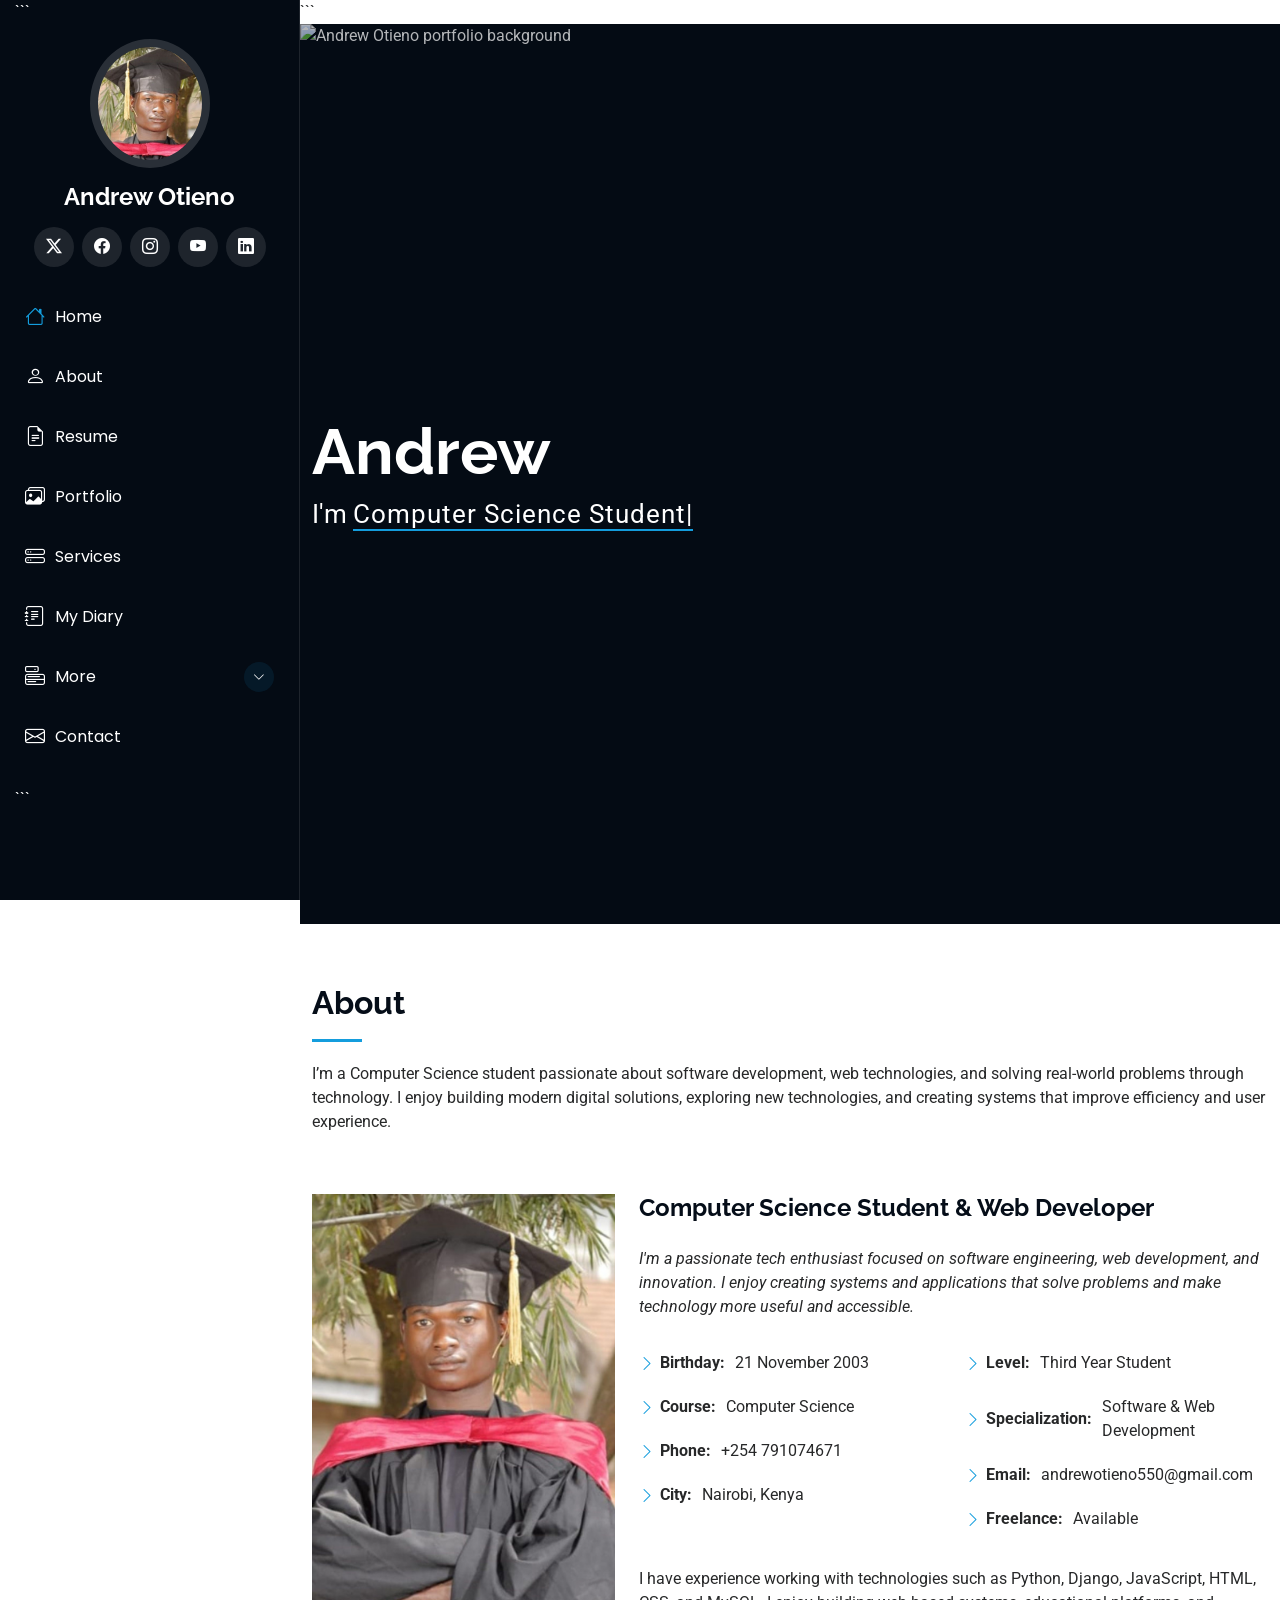
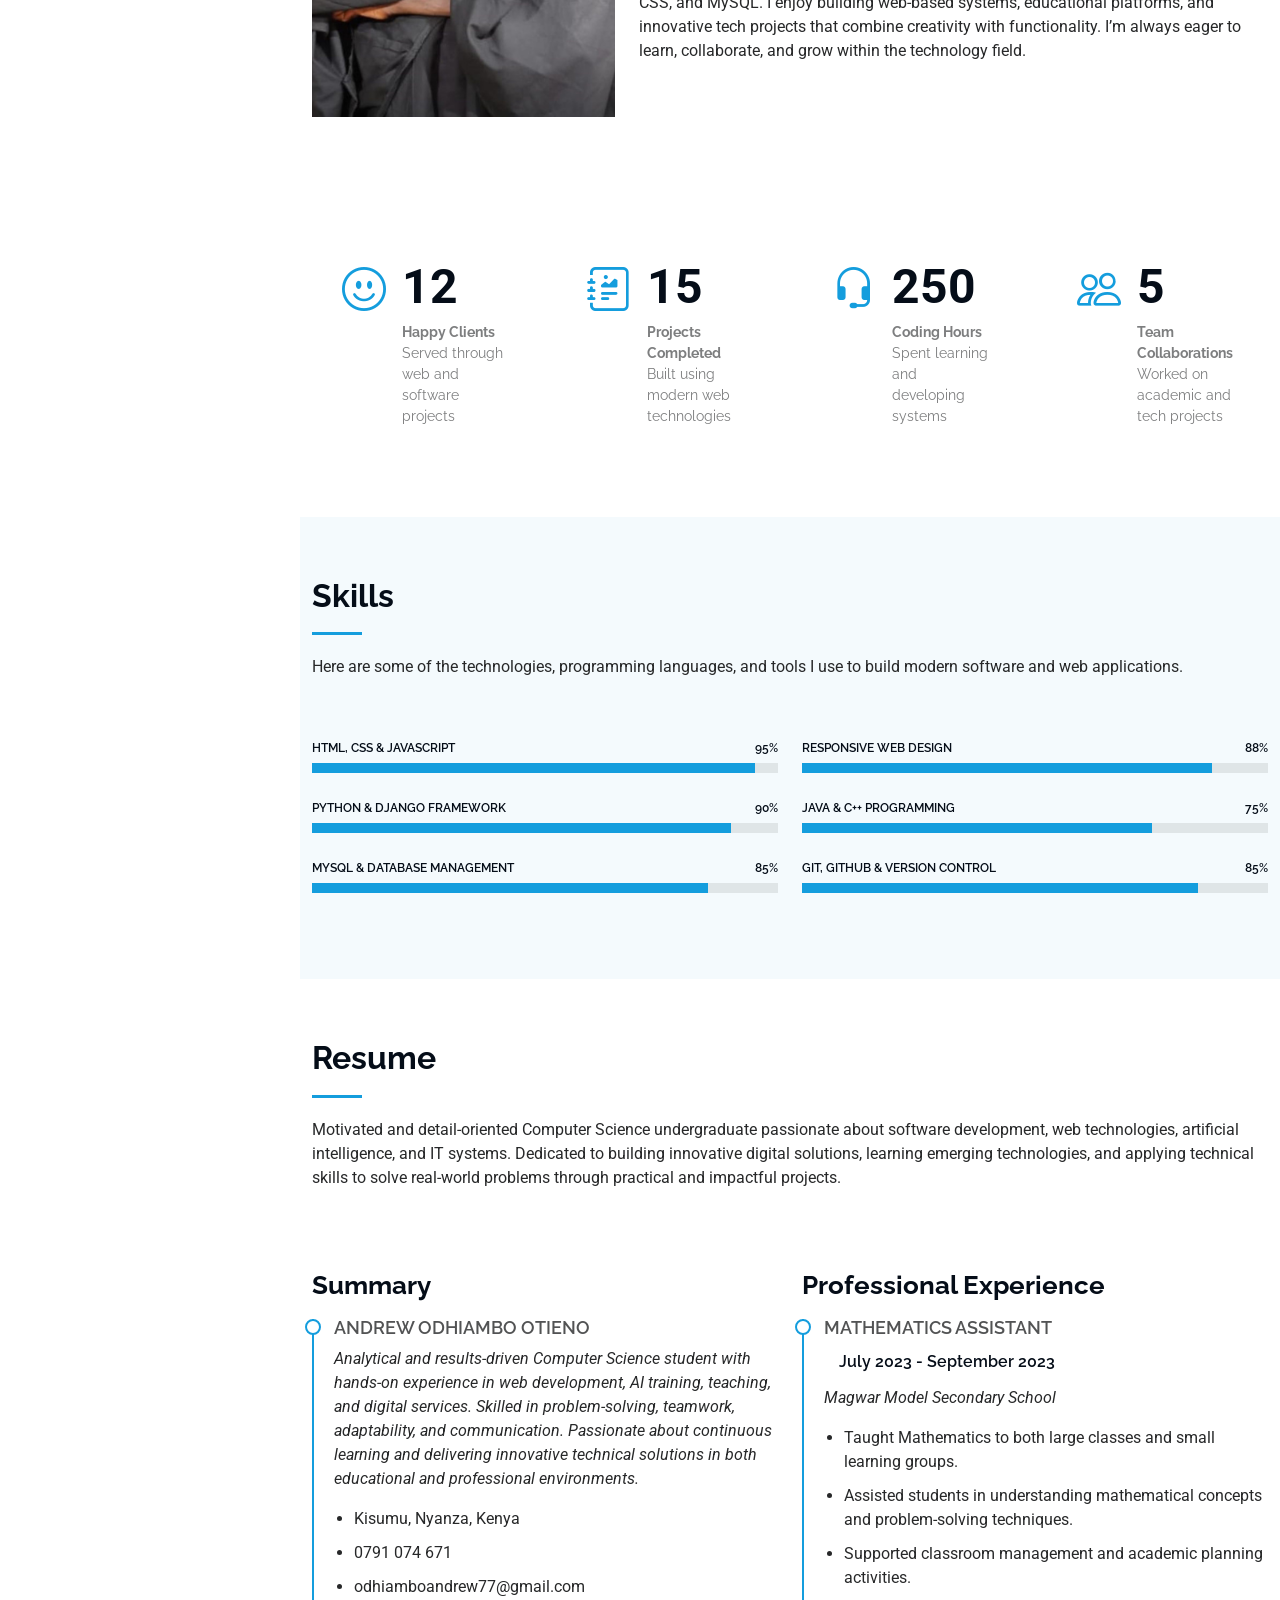
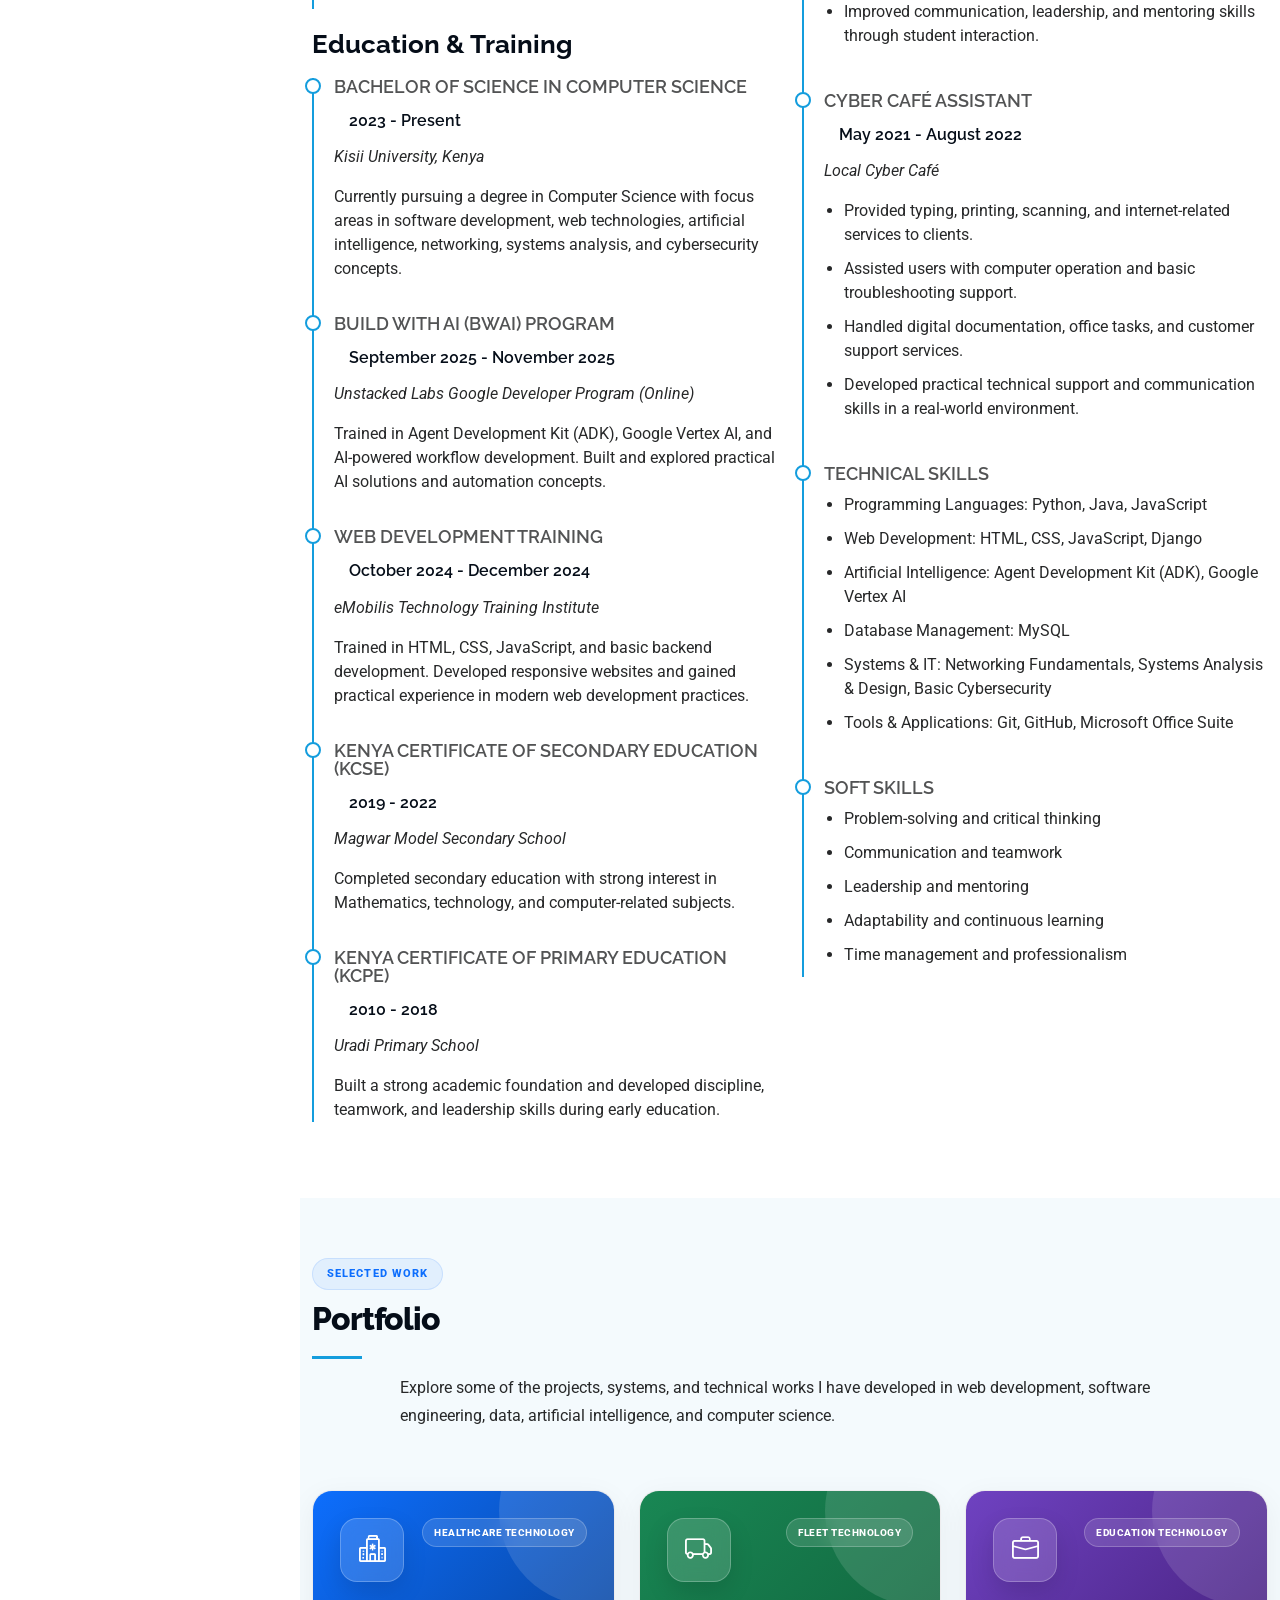
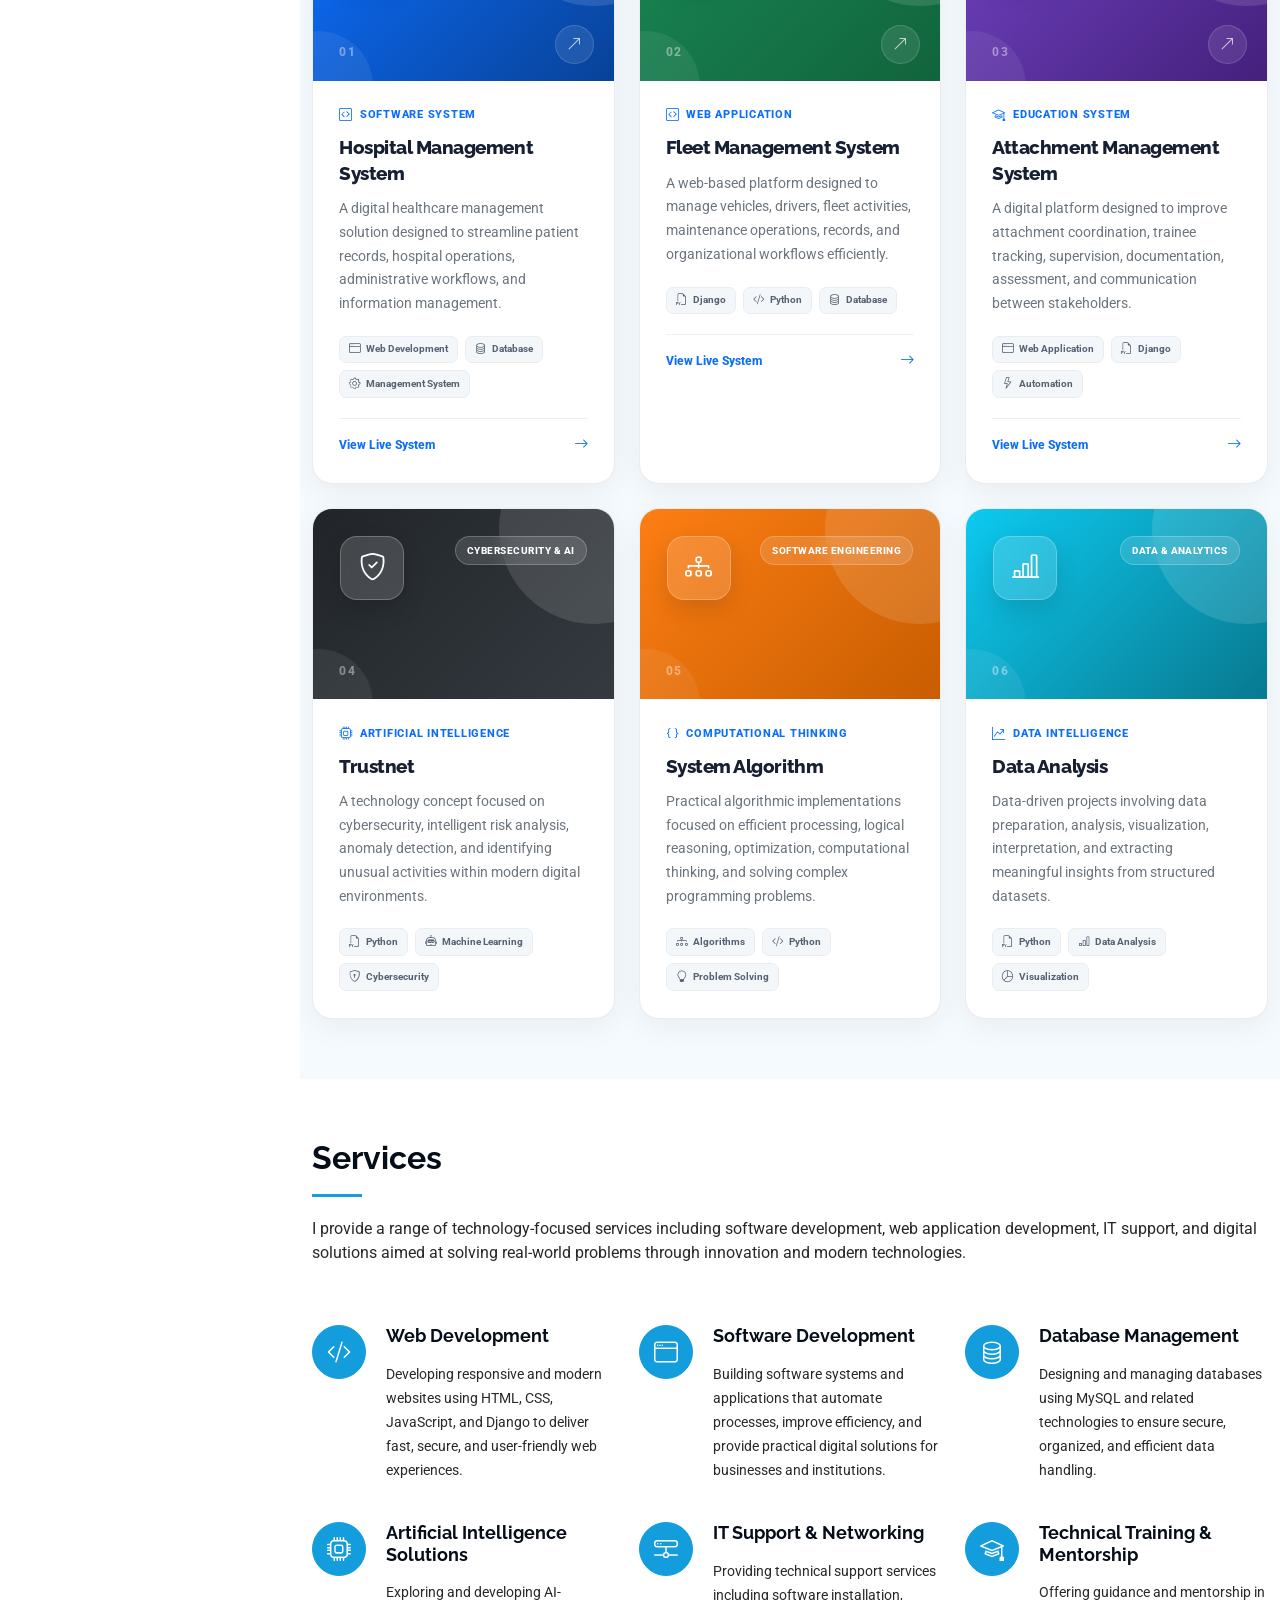
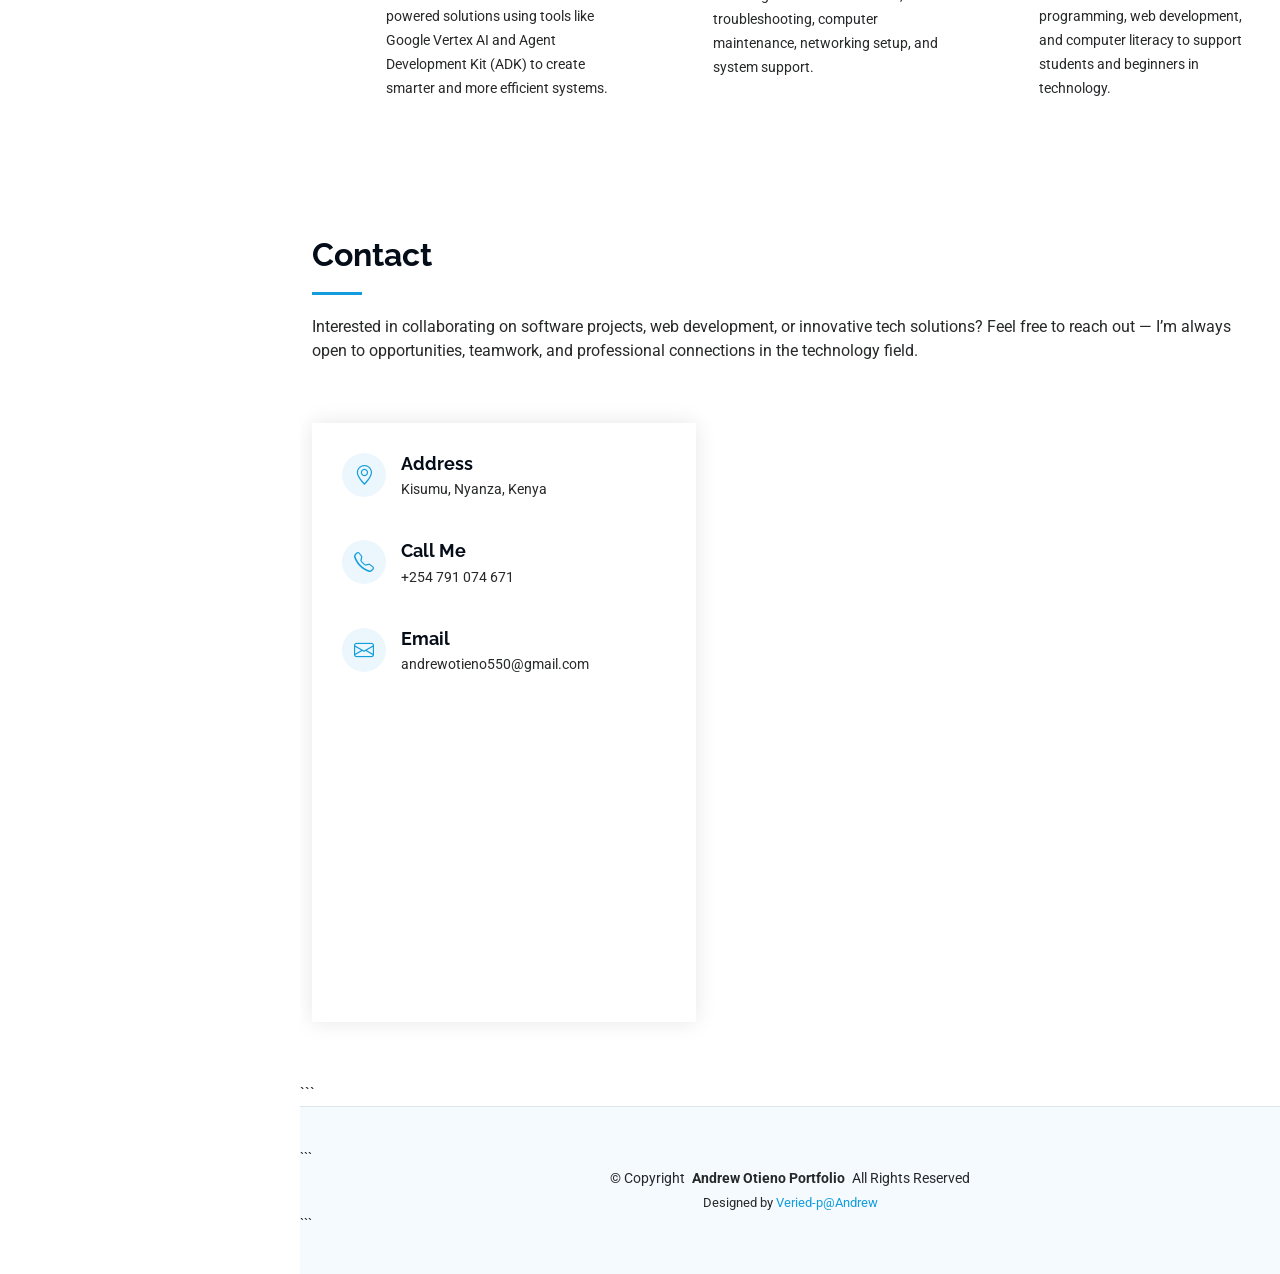
==== commit 82d61f34: "sky" ====
--- a/index.html
+++ b/index.html
@@ -5,9 +5,20 @@
 <head>
   <meta charset="utf-8">
   <meta content="width=device-width, initial-scale=1.0" name="viewport">
+
   <title>Home - Andrew Otieno Portfolio</title>
-  <meta content="" name="description">
-  <meta content="" name="keywords">
+
+<meta
+name="description"
+content="Andrew Otieno - Computer Science student, software developer, web developer and technology enthusiast."
+
+>
+
+<meta
+name="keywords"
+content="Andrew Otieno, Computer Science, Web Developer, Software Developer, Django, Python, Portfolio"
+
+>
 
   <!-- Favicons -->
 
@@ -18,7 +29,11 @@
 
   <link href="https://fonts.googleapis.com" rel="preconnect">
   <link href="https://fonts.gstatic.com" rel="preconnect" crossorigin>
-  <link href="https://fonts.googleapis.com/css2?family=Roboto:ital,wght@0,100;0,300;0,400;0,500;0,700;0,900;1,100;1,300;1,400;1,500;1,700;1,900&family=Poppins:ital,wght@0,100;0,200;0,300;0,400;0,500;0,600;0,700;0,800;0,900;1,100;1,200;1,300;1,400;1,500;1,600;1,700;1,800;1,900&family=Raleway:ital,wght@0,100;0,200;0,300;0,400;0,500;0,600;0,700;0,800;0,900;1,100;1,200;1,300;1,400;1,500;1,600;1,700;1,800;1,900&display=swap" rel="stylesheet">
+
+  <link
+    href="https://fonts.googleapis.com/css2?family=Roboto:ital,wght@0,100;0,300;0,400;0,500;0,700;0,900;1,100;1,300;1,400;1,500;1,700;1,900&family=Poppins:ital,wght@0,100;0,200;0,300;0,400;0,500;0,600;0,700;0,800;0,900;1,100;1,200;1,300;1,400;1,500;1,600;1,700;1,800;1,900&family=Raleway:ital,wght@0,100;0,200;0,300;0,400;0,500;0,600;0,700;0,800;0,900;1,100;1,200;1,300;1,400;1,500;1,600;1,700;1,800;1,900&display=swap"
+    rel="stylesheet"
+  >
 
   <!-- Vendor CSS Files -->
 
@@ -36,36 +51,136 @@
 
 <body class="index-page">
 
+  <!-- ============================================================
+       HEADER
+       ============================================================ -->
+
   <header id="header" class="header dark-background d-flex flex-column">
-    <i class="header-toggle d-xl-none bi bi-list"></i>
 
 ```
+<i class="header-toggle d-xl-none bi bi-list"></i>
+
 <div class="profile-img">
-  <img src="assets/img/my-profile-img.jpg" alt="" class="img-fluid rounded-circle">
+  <img
+    src="assets/img/my-profile-img.jpg"
+    alt="Andrew Otieno"
+    class="img-fluid rounded-circle"
+  >
 </div>
 
-<a href="index.html" class="logo d-flex align-items-center justify-content-center">
+<a
+  href="index.html"
+  class="logo d-flex align-items-center justify-content-center"
+>
   <h1 class="sitename">Andrew Otieno</h1>
 </a>
 
+
+<!-- Social Links -->
 <div class="social-links text-center">
-  <a href="https://twitter.com/@AilabAndy" class="twitter"><i class="bi bi-twitter-x"></i></a>
-  <a href="https://www.facebook.com/" class="facebook" target="_blank"><i class="bi bi-facebook"></i></a>
-  <a href="https://instagram.com/" class="instagram"><i class="bi bi-instagram"></i></a>
-  <a href="https://youtube.com/" class="youtube" target="_blank"><i class="bi bi-youtube"></i></a>
-  <a href="https://linkedin.com/in/" class="linkedin" target="_blank"><i class="bi bi-linkedin"></i></a>
+
+  <a
+    href="https://twitter.com/@AilabAndy"
+    class="twitter"
+    target="_blank"
+    rel="noopener noreferrer"
+    aria-label="Twitter"
+  >
+    <i class="bi bi-twitter-x"></i>
+  </a>
+
+  <a
+    href="https://www.facebook.com/"
+    class="facebook"
+    target="_blank"
+    rel="noopener noreferrer"
+    aria-label="Facebook"
+  >
+    <i class="bi bi-facebook"></i>
+  </a>
+
+  <a
+    href="https://instagram.com/"
+    class="instagram"
+    target="_blank"
+    rel="noopener noreferrer"
+    aria-label="Instagram"
+  >
+    <i class="bi bi-instagram"></i>
+  </a>
+
+  <a
+    href="https://youtube.com/"
+    class="youtube"
+    target="_blank"
+    rel="noopener noreferrer"
+    aria-label="YouTube"
+  >
+    <i class="bi bi-youtube"></i>
+  </a>
+
+  <a
+    href="https://linkedin.com/in/"
+    class="linkedin"
+    target="_blank"
+    rel="noopener noreferrer"
+    aria-label="LinkedIn"
+  >
+    <i class="bi bi-linkedin"></i>
+  </a>
+
 </div>
 
+
+<!-- Navigation -->
 <nav id="navmenu" class="navmenu">
+
   <ul>
-    <li><a href="#index" class="active"><i class="bi bi-house navicon"></i>Home</a></li>
-    <li><a href="#about"><i class="bi bi-person navicon"></i> About</a></li>
-    <li><a href="#resume"><i class="bi bi-file-earmark-text navicon"></i> Resume</a></li>
-    <li><a href="#portfolio"><i class="bi bi-images navicon"></i> Portfolio</a></li>
-    <li><a href="#services"><i class="bi bi-hdd-stack navicon"></i> Services</a></li>
-    <li><a href="diary.html"><i class="bi bi-hdd-stack navicon"></i>My Daiary</a></li>
+
+    <li>
+      <a href="#hero" class="active">
+        <i class="bi bi-house navicon"></i>
+        Home
+      </a>
+    </li>
+
+    <li>
+      <a href="#about">
+        <i class="bi bi-person navicon"></i>
+        About
+      </a>
+    </li>
+
+    <li>
+      <a href="#resume">
+        <i class="bi bi-file-earmark-text navicon"></i>
+        Resume
+      </a>
+    </li>
+
+    <li>
+      <a href="#portfolio">
+        <i class="bi bi-images navicon"></i>
+        Portfolio
+      </a>
+    </li>
+
+    <li>
+      <a href="#services">
+        <i class="bi bi-hdd-stack navicon"></i>
+        Services
+      </a>
+    </li>
+
+    <li>
+      <a href="diary.html">
+        <i class="bi bi-journal-text navicon"></i>
+        My Diary
+      </a>
+    </li>
 
     <li class="dropdown">
+
       <a href="#">
         <i class="bi bi-menu-button navicon"></i>
         <span>More</span>
@@ -73,290 +188,536 @@
       </a>
 
       <ul>
-        <li><a href="#">Explore</a></li>
+
+        <li>
+          <a href="#">Explore</a>
+        </li>
 
         <li class="dropdown">
+
           <a href="#">
-            <span>Deep more</span>
+            <span>Deep More</span>
             <i class="bi bi-chevron-down toggle-dropdown"></i>
           </a>
 
           <ul>
-            <li><a href="#">About to come</a></li>
+
+            <li>
+              <a href="#">About to Come</a>
+            </li>
+
           </ul>
+
         </li>
 
-        <li><a href="#">Soon</a></li>
+        <li>
+          <a href="#">Soon</a>
+        </li>
+
       </ul>
+
     </li>
 
-    <li><a href="#contact"><i class="bi bi-envelope navicon"></i> Contact</a></li>
+    <li>
+      <a href="#contact">
+        <i class="bi bi-envelope navicon"></i>
+        Contact
+      </a>
+    </li>
+
   </ul>
+
 </nav>
 ```
 
   </header>
 
+  <!-- ============================================================
+       MAIN CONTENT
+       ============================================================ -->
+
   <main class="main">
 
 ```
-<!-- Hero Section -->
-<section id="hero" class="hero section dark-background">
-
-  <img src="assets/img/lo.png" alt="Hero background" data-aos="fade-in" class="">
-
-  <div class="container" data-aos="fade-up" data-aos-delay="100">
+<!-- ============================================================
+     HERO SECTION
+     ============================================================ -->
+
+<section
+  id="hero"
+  class="hero section dark-background"
+>
+
+  <img
+    src="assets/img/lo.png"
+    alt="Andrew Otieno portfolio background"
+    data-aos="fade-in"
+  >
+
+  <div
+    class="container"
+    data-aos="fade-up"
+    data-aos-delay="100"
+  >
+
     <h2>Andrew</h2>
 
     <p>
       I'm
-      <span class="typed" data-typed-items="Computer Science Student, Web Developer, Software Developer, Desktop Developer, Tech Innovator, Graphic Designer"></span>
-      <span class="typed-cursor typed-cursor--blink" aria-hidden="true"></span>
+      <span
+        class="typed"
+        data-typed-items="Computer Science Student, Web Developer, Software Developer, Desktop Developer, Tech Innovator, Graphic Designer"
+      ></span>
+
+      <span
+        class="typed-cursor typed-cursor--blink"
+        aria-hidden="true"
+      ></span>
+
     </p>
+
   </div>
 
 </section>
-<!-- /Hero Section -->
-
-
-<!-- About Section -->
+<!-- End Hero Section -->
+
+
+<!-- ============================================================
+     ABOUT SECTION
+     ============================================================ -->
+
 <section id="about" class="about section">
 
-  <!-- Section Title -->
-  <div class="container section-title" data-aos="fade-up">
+  <div
+    class="container section-title"
+    data-aos="fade-up"
+  >
+
     <h2>About</h2>
 
     <p>
-      I’m a Computer Science student passionate about software development,
-      web technologies, and solving real-world problems through technology.
-      I enjoy building modern digital solutions, exploring new technologies,
-      and creating systems that improve efficiency and user experience.
+      I’m a Computer Science student passionate about software
+      development, web technologies, and solving real-world problems
+      through technology. I enjoy building modern digital solutions,
+      exploring new technologies, and creating systems that improve
+      efficiency and user experience.
     </p>
+
   </div>
-  <!-- End Section Title -->
-
-  <div class="container" data-aos="fade-up" data-aos-delay="100">
+
+
+  <div
+    class="container"
+    data-aos="fade-up"
+    data-aos-delay="100"
+  >
 
     <div class="row gy-4 justify-content-center">
 
       <div class="col-lg-4">
-        <img src="assets/img/hero-bg.jpg" class="img-fluid" alt="">
+
+        <img
+          src="assets/img/hero-bg.jpg"
+          class="img-fluid"
+          alt="Andrew Otieno"
+        >
+
       </div>
 
+
       <div class="col-lg-8 content">
 
-        <h2>Computer Science Student & Web Developer</h2>
+        <h2>
+          Computer Science Student &amp; Web Developer
+        </h2>
 
         <p class="fst-italic py-3">
-          I'm a passionate tech enthusiast focused on software engineering,
-          web development, and innovation. I enjoy creating systems and
-          applications that solve problems and make technology more useful
-          and accessible.
+          I'm a passionate tech enthusiast focused on software
+          engineering, web development, and innovation. I enjoy
+          creating systems and applications that solve problems and
+          make technology more useful and accessible.
         </p>
 
+
         <div class="row">
 
           <div class="col-lg-6">
+
             <ul>
-              <li><i class="bi bi-chevron-right"></i> <strong>Birthday:</strong> <span>21 November 2003</span></li>
-              <li><i class="bi bi-chevron-right"></i> <strong>Course:</strong> <span>Computer Science</span></li>
-              <li><i class="bi bi-chevron-right"></i> <strong>Phone:</strong> <span>+254 791074671</span></li>
-              <li><i class="bi bi-chevron-right"></i> <strong>City:</strong> <span>Nairobi, Kenya</span></li>
+
+              <li>
+                <i class="bi bi-chevron-right"></i>
+                <strong>Birthday:</strong>
+                <span>21 November 2003</span>
+              </li>
+
+              <li>
+                <i class="bi bi-chevron-right"></i>
+                <strong>Course:</strong>
+                <span>Computer Science</span>
+              </li>
+
+              <li>
+                <i class="bi bi-chevron-right"></i>
+                <strong>Phone:</strong>
+                <span>+254 791074671</span>
+              </li>
+
+              <li>
+                <i class="bi bi-chevron-right"></i>
+                <strong>City:</strong>
+                <span>Nairobi, Kenya</span>
+              </li>
+
             </ul>
+
           </div>
 
+
           <div class="col-lg-6">
+
             <ul>
-              <li><i class="bi bi-chevron-right"></i> <strong>Level:</strong> <span>Third Year Student</span></li>
-              <li><i class="bi bi-chevron-right"></i> <strong>Specialization:</strong> <span>Software & Web Development</span></li>
-              <li><i class="bi bi-chevron-right"></i> <strong>Email:</strong> <span>andrewotieno550@gmail.com</span></li>
-              <li><i class="bi bi-chevron-right"></i> <strong>Freelance:</strong> <span>Available</span></li>
+
+              <li>
+                <i class="bi bi-chevron-right"></i>
+                <strong>Level:</strong>
+                <span>Third Year Student</span>
+              </li>
+
+              <li>
+                <i class="bi bi-chevron-right"></i>
+                <strong>Specialization:</strong>
+                <span>Software &amp; Web Development</span>
+              </li>
+
+              <li>
+                <i class="bi bi-chevron-right"></i>
+                <strong>Email:</strong>
+                <span>andrewotieno550@gmail.com</span>
+              </li>
+
+              <li>
+                <i class="bi bi-chevron-right"></i>
+                <strong>Freelance:</strong>
+                <span>Available</span>
+              </li>
+
             </ul>
+
           </div>
 
         </div>
 
+
         <p class="py-3">
-          I have experience working with technologies such as Python,
-          Django, JavaScript, HTML, CSS, and MySQL. I enjoy building
-          web-based systems, educational platforms, and innovative tech
-          projects that combine creativity with functionality. I’m always
-          eager to learn, collaborate, and grow within the technology field.
+          I have experience working with technologies such as
+          Python, Django, JavaScript, HTML, CSS, and MySQL. I enjoy
+          building web-based systems, educational platforms, and
+          innovative tech projects that combine creativity with
+          functionality. I’m always eager to learn, collaborate,
+          and grow within the technology field.
         </p>
 
       </div>
+
     </div>
 
   </div>
 
 </section>
-<!-- /About Section -->
-
-
-<!-- Stats Section -->
+<!-- End About Section -->
+
+
+<!-- ============================================================
+     STATS SECTION
+     ============================================================ -->
+
 <section id="stats" class="stats section">
 
-  <div class="container" data-aos="fade-up" data-aos-delay="100">
+  <div
+    class="container"
+    data-aos="fade-up"
+    data-aos-delay="100"
+  >
 
     <div class="row gy-4">
 
+
       <div class="col-lg-3 col-md-6">
+
         <div class="stats-item">
+
           <i class="bi bi-emoji-smile"></i>
-          <span data-purecounter-start="0" data-purecounter-end="12" data-purecounter-duration="1" class="purecounter"></span>
+
+          <span
+            data-purecounter-start="0"
+            data-purecounter-end="12"
+            data-purecounter-duration="1"
+            class="purecounter"
+          ></span>
+
           <p>
             <strong>Happy Clients</strong>
-            <span>Served through web and software projects</span>
+            <span>
+              Served through web and software projects
+            </span>
           </p>
-        </div>
+
+        </div>
+
       </div>
 
+
       <div class="col-lg-3 col-md-6">
+
         <div class="stats-item">
+
           <i class="bi bi-journal-richtext"></i>
-          <span data-purecounter-start="0" data-purecounter-end="15" data-purecounter-duration="1" class="purecounter"></span>
+
+          <span
+            data-purecounter-start="0"
+            data-purecounter-end="15"
+            data-purecounter-duration="1"
+            class="purecounter"
+          ></span>
+
           <p>
             <strong>Projects Completed</strong>
-            <span>Built using modern web technologies</span>
+            <span>
+              Built using modern web technologies
+            </span>
           </p>
-        </div>
+
+        </div>
+
       </div>
 
+
       <div class="col-lg-3 col-md-6">
+
         <div class="stats-item">
+
           <i class="bi bi-headset"></i>
-          <span data-purecounter-start="0" data-purecounter-end="250" data-purecounter-duration="1" class="purecounter"></span>
+
+          <span
+            data-purecounter-start="0"
+            data-purecounter-end="250"
+            data-purecounter-duration="1"
+            class="purecounter"
+          ></span>
+
           <p>
             <strong>Coding Hours</strong>
-            <span>Spent learning and developing systems</span>
+            <span>
+              Spent learning and developing systems
+            </span>
           </p>
-        </div>
+
+        </div>
+
       </div>
 
+
       <div class="col-lg-3 col-md-6">
+
         <div class="stats-item">
+
           <i class="bi bi-people"></i>
-          <span data-purecounter-start="0" data-purecounter-end="5" data-purecounter-duration="1" class="purecounter"></span>
+
+          <span
+            data-purecounter-start="0"
+            data-purecounter-end="5"
+            data-purecounter-duration="1"
+            class="purecounter"
+          ></span>
+
           <p>
             <strong>Team Collaborations</strong>
-            <span>Worked on academic and tech projects</span>
+            <span>
+              Worked on academic and tech projects
+            </span>
           </p>
-        </div>
+
+        </div>
+
       </div>
 
+
     </div>
 
   </div>
 
 </section>
-<!-- /Stats Section -->
-
-
-<!-- Skills Section -->
-<section id="skills" class="skills section light-background">
-
-  <!-- Section Title -->
-  <div class="container section-title" data-aos="fade-up">
+<!-- End Stats Section -->
+
+
+<!-- ============================================================
+     SKILLS SECTION
+     ============================================================ -->
+
+<section
+  id="skills"
+  class="skills section light-background"
+>
+
+  <div
+    class="container section-title"
+    data-aos="fade-up"
+  >
+
     <h2>Skills</h2>
 
     <p>
-      Here are some of the technologies, programming languages, and tools
-      I use to build modern software and web applications.
+      Here are some of the technologies, programming languages,
+      and tools I use to build modern software and web applications.
     </p>
+
   </div>
-  <!-- End Section Title -->
-
-  <div class="container" data-aos="fade-up" data-aos-delay="100">
+
+
+  <div
+    class="container"
+    data-aos="fade-up"
+    data-aos-delay="100"
+  >
 
     <div class="row skills-content skills-animation">
 
+
       <div class="col-lg-6">
 
         <div class="progress">
+
           <span class="skill">
-            <span>HTML, CSS & JavaScript</span>
+            <span>HTML, CSS &amp; JavaScript</span>
             <i class="val">95%</i>
           </span>
 
           <div class="progress-bar-wrap">
-            <div class="progress-bar" role="progressbar" style="width: 95%"></div>
+            <div
+              class="progress-bar"
+              role="progressbar"
+              style="width: 95%"
+            ></div>
           </div>
-        </div>
+
+        </div>
+
 
         <div class="progress">
+
           <span class="skill">
-            <span>Python & Django Framework</span>
+            <span>Python &amp; Django Framework</span>
             <i class="val">90%</i>
           </span>
 
           <div class="progress-bar-wrap">
-            <div class="progress-bar" role="progressbar" style="width: 90%"></div>
+            <div
+              class="progress-bar"
+              role="progressbar"
+              style="width: 90%"
+            ></div>
           </div>
-        </div>
+
+        </div>
+
 
         <div class="progress">
+
           <span class="skill">
-            <span>MySQL & Database Management</span>
+            <span>MySQL &amp; Database Management</span>
             <i class="val">85%</i>
           </span>
 
           <div class="progress-bar-wrap">
-            <div class="progress-bar" role="progressbar" style="width: 85%"></div>
+            <div
+              class="progress-bar"
+              role="progressbar"
+              style="width: 85%"
+            ></div>
           </div>
+
         </div>
 
       </div>
 
+
       <div class="col-lg-6">
 
         <div class="progress">
+
           <span class="skill">
             <span>Responsive Web Design</span>
             <i class="val">88%</i>
           </span>
 
           <div class="progress-bar-wrap">
-            <div class="progress-bar" role="progressbar" style="width: 88%"></div>
+            <div
+              class="progress-bar"
+              role="progressbar"
+              style="width: 88%"
+            ></div>
           </div>
-        </div>
+
+        </div>
+
 
         <div class="progress">
+
           <span class="skill">
-            <span>Java & C++ Programming</span>
+            <span>Java &amp; C++ Programming</span>
             <i class="val">75%</i>
           </span>
 
           <div class="progress-bar-wrap">
-            <div class="progress-bar" role="progressbar" style="width: 75%"></div>
+            <div
+              class="progress-bar"
+              role="progressbar"
+              style="width: 75%"
+            ></div>
           </div>
-        </div>
+
+        </div>
+
 
         <div class="progress">
+
           <span class="skill">
-            <span>Git, GitHub & Version Control</span>
+            <span>Git, GitHub &amp; Version Control</span>
             <i class="val">85%</i>
           </span>
 
           <div class="progress-bar-wrap">
-            <div class="progress-bar" role="progressbar" style="width: 85%"></div>
+            <div
+              class="progress-bar"
+              role="progressbar"
+              style="width: 85%"
+            ></div>
           </div>
+
         </div>
 
       </div>
 
+
     </div>
 
   </div>
 
 </section>
-<!-- /Skills Section -->
-
-
-<!-- Resume Section -->
+<!-- End Skills Section -->
+
+
+<!-- ============================================================
+     RESUME SECTION
+     ============================================================ -->
+
 <section id="resume" class="resume section">
 
-  <!-- Section Title -->
-  <div class="container section-title" data-aos="fade-up">
+  <div
+    class="container section-title"
+    data-aos="fade-up"
+  >
 
     <h2>Resume</h2>
 
@@ -370,20 +731,30 @@
     </p>
 
   </div>
-  <!-- End Section Title -->
+
 
   <div class="container">
 
     <div class="row">
 
+
       <!-- Left Column -->
-      <div class="col-lg-6" data-aos="fade-up" data-aos-delay="100">
-
-        <h3 class="resume-title">Summary</h3>
+      <div
+        class="col-lg-6"
+        data-aos="fade-up"
+        data-aos-delay="100"
+      >
+
+        <h3 class="resume-title">
+          Summary
+        </h3>
+
 
         <div class="resume-item pb-0">
 
-          <h4>Andrew Odhiambo Otieno</h4>
+          <h4>
+            Andrew Odhiambo Otieno
+          </h4>
 
           <p>
             <em>
@@ -404,59 +775,134 @@
 
         </div>
 
-        <h3 class="resume-title">Education & Training</h3>
+
+        <h3 class="resume-title">
+          Education &amp; Training
+        </h3>
+
 
         <div class="resume-item">
-          <h4>Bachelor of Science in Computer Science</h4>
-          <h5>2023 - Present</h5>
-          <p><em>Kisii University, Kenya</em></p>
+
+          <h4>
+            Bachelor of Science in Computer Science
+          </h4>
+
+          <h5>
+            2023 - Present
+          </h5>
+
           <p>
-            Currently pursuing a degree in Computer Science with focus
-            areas in software development, web technologies, artificial
-            intelligence, networking, systems analysis, and cybersecurity concepts.
+            <em>
+              Kisii University, Kenya
+            </em>
           </p>
-        </div>
+
+          <p>
+            Currently pursuing a degree in Computer Science with
+            focus areas in software development, web technologies,
+            artificial intelligence, networking, systems analysis,
+            and cybersecurity concepts.
+          </p>
+
+        </div>
+
 
         <div class="resume-item">
-          <h4>Build With AI (BWAI) Program</h4>
-          <h5>September 2025 - November 2025</h5>
-          <p><em>Unstacked Labs Google Developer Program (Online)</em></p>
+
+          <h4>
+            Build With AI (BWAI) Program
+          </h4>
+
+          <h5>
+            September 2025 - November 2025
+          </h5>
+
+          <p>
+            <em>
+              Unstacked Labs Google Developer Program (Online)
+            </em>
+          </p>
+
           <p>
             Trained in Agent Development Kit (ADK), Google Vertex AI,
             and AI-powered workflow development. Built and explored
             practical AI solutions and automation concepts.
           </p>
-        </div>
+
+        </div>
+
 
         <div class="resume-item">
-          <h4>Web Development Training</h4>
-          <h5>October 2024 - December 2024</h5>
-          <p><em>eMobilis Technology Training Institute</em></p>
+
+          <h4>
+            Web Development Training
+          </h4>
+
+          <h5>
+            October 2024 - December 2024
+          </h5>
+
           <p>
-            Trained in HTML, CSS, JavaScript, and basic backend development.
-            Developed responsive websites and gained practical experience
-            in modern web development practices.
+            <em>
+              eMobilis Technology Training Institute
+            </em>
           </p>
-        </div>
+
+          <p>
+            Trained in HTML, CSS, JavaScript, and basic backend
+            development. Developed responsive websites and gained
+            practical experience in modern web development practices.
+          </p>
+
+        </div>
+
 
         <div class="resume-item">
-          <h4>Kenya Certificate of Secondary Education (KCSE)</h4>
-          <h5>2019 - 2022</h5>
-          <p><em>Magwar Model Secondary School</em></p>
+
+          <h4>
+            Kenya Certificate of Secondary Education (KCSE)
+          </h4>
+
+          <h5>
+            2019 - 2022
+          </h5>
+
           <p>
-            Completed secondary education with strong interest in Mathematics,
-            technology, and computer-related subjects.
+            <em>
+              Magwar Model Secondary School
+            </em>
           </p>
-        </div>
+
+          <p>
+            Completed secondary education with strong interest in
+            Mathematics, technology, and computer-related subjects.
+          </p>
+
+        </div>
+
 
         <div class="resume-item">
-          <h4>Kenya Certificate of Primary Education (KCPE)</h4>
-          <h5>2010 - 2018</h5>
-          <p><em>Uradi Primary School</em></p>
+
+          <h4>
+            Kenya Certificate of Primary Education (KCPE)
+          </h4>
+
+          <h5>
+            2010 - 2018
+          </h5>
+
           <p>
-            Built a strong academic foundation and developed discipline,
-            teamwork, and leadership skills during early education.
+            <em>
+              Uradi Primary School
+            </em>
           </p>
+
+          <p>
+            Built a strong academic foundation and developed
+            discipline, teamwork, and leadership skills during
+            early education.
+          </p>
+
         </div>
 
       </div>
@@ -464,106 +910,243 @@
 
 
       <!-- Right Column -->
-      <div class="col-lg-6" data-aos="fade-up" data-aos-delay="200">
-
-        <h3 class="resume-title">Professional Experience</h3>
+      <div
+        class="col-lg-6"
+        data-aos="fade-up"
+        data-aos-delay="200"
+      >
+
+        <h3 class="resume-title">
+          Professional Experience
+        </h3>
+
 
         <div class="resume-item">
-          <h4>Mathematics Assistant</h4>
-          <h5>July 2023 - September 2023</h5>
-          <p><em>Magwar Model Secondary School</em></p>
+
+          <h4>
+            Mathematics Assistant
+          </h4>
+
+          <h5>
+            July 2023 - September 2023
+          </h5>
+
+          <p>
+            <em>
+              Magwar Model Secondary School
+            </em>
+          </p>
 
           <ul>
-            <li>Taught Mathematics to both large classes and small learning groups.</li>
-            <li>Assisted students in understanding mathematical concepts and problem-solving techniques.</li>
-            <li>Supported classroom management and academic planning activities.</li>
-            <li>Improved communication, leadership, and mentoring skills through student interaction.</li>
+
+            <li>
+              Taught Mathematics to both large classes and
+              small learning groups.
+            </li>
+
+            <li>
+              Assisted students in understanding mathematical
+              concepts and problem-solving techniques.
+            </li>
+
+            <li>
+              Supported classroom management and academic
+              planning activities.
+            </li>
+
+            <li>
+              Improved communication, leadership, and mentoring
+              skills through student interaction.
+            </li>
+
           </ul>
-        </div>
+
+        </div>
+
 
         <div class="resume-item">
-          <h4>Cyber Café Assistant</h4>
-          <h5>May 2021 - August 2022</h5>
-          <p><em>Local Cyber Café</em></p>
+
+          <h4>
+            Cyber Café Assistant
+          </h4>
+
+          <h5>
+            May 2021 - August 2022
+          </h5>
+
+          <p>
+            <em>
+              Local Cyber Café
+            </em>
+          </p>
 
           <ul>
-            <li>Provided typing, printing, scanning, and internet-related services to clients.</li>
-            <li>Assisted users with computer operation and basic troubleshooting support.</li>
-            <li>Handled digital documentation, office tasks, and customer support services.</li>
-            <li>Developed practical technical support and communication skills in a real-world environment.</li>
+
+            <li>
+              Provided typing, printing, scanning, and
+              internet-related services to clients.
+            </li>
+
+            <li>
+              Assisted users with computer operation and
+              basic troubleshooting support.
+            </li>
+
+            <li>
+              Handled digital documentation, office tasks,
+              and customer support services.
+            </li>
+
+            <li>
+              Developed practical technical support and
+              communication skills in a real-world environment.
+            </li>
+
           </ul>
-        </div>
+
+        </div>
+
 
         <div class="resume-item">
-          <h4>Technical Skills</h4>
+
+          <h4>
+            Technical Skills
+          </h4>
 
           <ul>
-            <li>Programming Languages: Python, Java, JavaScript</li>
-            <li>Web Development: HTML, CSS, JavaScript, Django</li>
-            <li>Artificial Intelligence: Agent Development Kit (ADK), Google Vertex AI</li>
-            <li>Database Management: MySQL</li>
-            <li>Systems & IT: Networking Fundamentals, Systems Analysis & Design, Basic Cybersecurity</li>
-            <li>Tools & Applications: Git, GitHub, Microsoft Office Suite</li>
+
+            <li>
+              Programming Languages: Python, Java, JavaScript
+            </li>
+
+            <li>
+              Web Development: HTML, CSS, JavaScript, Django
+            </li>
+
+            <li>
+              Artificial Intelligence: Agent Development Kit
+              (ADK), Google Vertex AI
+            </li>
+
+            <li>
+              Database Management: MySQL
+            </li>
+
+            <li>
+              Systems &amp; IT: Networking Fundamentals,
+              Systems Analysis &amp; Design, Basic Cybersecurity
+            </li>
+
+            <li>
+              Tools &amp; Applications: Git, GitHub,
+              Microsoft Office Suite
+            </li>
+
           </ul>
-        </div>
+
+        </div>
+
 
         <div class="resume-item">
-          <h4>Soft Skills</h4>
+
+          <h4>
+            Soft Skills
+          </h4>
 
           <ul>
-            <li>Problem-solving and critical thinking</li>
-            <li>Communication and teamwork</li>
-            <li>Leadership and mentoring</li>
-            <li>Adaptability and continuous learning</li>
-            <li>Time management and professionalism</li>
+
+            <li>
+              Problem-solving and critical thinking
+            </li>
+
+            <li>
+              Communication and teamwork
+            </li>
+
+            <li>
+              Leadership and mentoring
+            </li>
+
+            <li>
+              Adaptability and continuous learning
+            </li>
+
+            <li>
+              Time management and professionalism
+            </li>
+
           </ul>
+
         </div>
 
       </div>
       <!-- End Right Column -->
 
+
     </div>
 
   </div>
 
 </section>
-<!-- /Resume Section -->
+<!-- End Resume Section -->
 
 
 <!-- ============================================================
-     MODERN PORTFOLIO SECTION
+     PORTFOLIO SECTION
      ============================================================ -->
 
-<section id="portfolio" class="portfolio section light-background">
+<section
+  id="portfolio"
+  class="portfolio section light-background"
+>
+
 
   <!-- Section Title -->
-  <div class="container section-title" data-aos="fade-up">
+  <div
+    class="container section-title"
+    data-aos="fade-up"
+  >
 
     <span class="portfolio-eyebrow">
       Selected Work
     </span>
 
-    <h2>Portfolio</h2>
+    <h2>
+      Portfolio
+    </h2>
 
     <p>
-      A collection of software systems, digital solutions, and technical
-      projects developed through practical experience, academic work,
-      problem-solving, and continuous innovation.
+      Explore some of the projects, systems, and technical works
+      I have developed in web development, software engineering,
+      data, artificial intelligence, and computer science.
     </p>
 
   </div>
-  <!-- End Section Title -->
-
-
-  <div class="container" data-aos="fade-up" data-aos-delay="100">
+
+
+  <!-- Portfolio Container -->
+  <div
+    class="container"
+    data-aos="fade-up"
+    data-aos-delay="100"
+  >
 
     <div class="row gy-4">
 
 
-      <!-- Portfolio Item 1 -->
+      <!-- ======================================================
+           PROJECT 01 — HOSPITAL MANAGEMENT SYSTEM
+           ====================================================== -->
+
       <div class="col-lg-4 col-md-6">
 
-        <article class="modern-portfolio-card">
+        <a
+          href="https://hopitalines.vercel.app/"
+          target="_blank"
+          rel="noopener noreferrer"
+          class="modern-portfolio-card portfolio-link"
+          aria-label="Open Hospital Management System"
+        >
 
           <div class="portfolio-card-top hospital-project">
 
@@ -581,6 +1164,10 @@
               Healthcare Technology
             </span>
 
+            <div class="portfolio-external-icon">
+              <i class="bi bi-arrow-up-right"></i>
+            </div>
+
           </div>
 
 
@@ -591,13 +1178,16 @@
               Software System
             </div>
 
-            <h4>Hospital Management System</h4>
+            <h4>
+              Hospital Management System
+            </h4>
 
             <p>
-              A digital healthcare management solution designed to
-              streamline patient records, hospital operations,
+              A digital healthcare management solution designed
+              to streamline patient records, hospital operations,
               administrative workflows, and information management.
             </p>
+
 
             <div class="portfolio-tech">
 
@@ -618,18 +1208,37 @@
 
             </div>
 
+
+            <div class="portfolio-visit">
+
+              <span>
+                View Live System
+              </span>
+
+              <i class="bi bi-arrow-right"></i>
+
+            </div>
+
           </div>
 
-        </article>
+        </a>
 
       </div>
-      <!-- End Portfolio Item -->
-
-
-      <!-- Portfolio Item 2 -->
+
+
+      <!-- ======================================================
+           PROJECT 02 — FLEET MANAGEMENT SYSTEM
+           ====================================================== -->
+
       <div class="col-lg-4 col-md-6">
 
-        <article class="modern-portfolio-card">
+        <a
+          href="https://fleetmanagementsystem-mocha.vercel.app/"
+          target="_blank"
+          rel="noopener noreferrer"
+          class="modern-portfolio-card portfolio-link"
+          aria-label="Open Fleet Management System"
+        >
 
           <div class="portfolio-card-top fleet-project">
 
@@ -647,6 +1256,10 @@
               Fleet Technology
             </span>
 
+            <div class="portfolio-external-icon">
+              <i class="bi bi-arrow-up-right"></i>
+            </div>
+
           </div>
 
 
@@ -657,13 +1270,16 @@
               Web Application
             </div>
 
-            <h4>Fleet Management System</h4>
+            <h4>
+              Fleet Management System
+            </h4>
 
             <p>
-              A web-based platform designed to manage vehicles, drivers,
-              fleet activities, maintenance operations, records, and
-              organizational workflows efficiently.
+              A web-based platform designed to manage vehicles,
+              drivers, fleet activities, maintenance operations,
+              records, and organizational workflows efficiently.
             </p>
+
 
             <div class="portfolio-tech">
 
@@ -684,18 +1300,37 @@
 
             </div>
 
+
+            <div class="portfolio-visit">
+
+              <span>
+                View Live System
+              </span>
+
+              <i class="bi bi-arrow-right"></i>
+
+            </div>
+
           </div>
 
-        </article>
+        </a>
 
       </div>
-      <!-- End Portfolio Item -->
-
-
-      <!-- Portfolio Item 3 -->
+
+
+      <!-- ======================================================
+           PROJECT 03 — ATTACHMENT MANAGEMENT SYSTEM
+           ====================================================== -->
+
       <div class="col-lg-4 col-md-6">
 
-        <article class="modern-portfolio-card">
+        <a
+          href="https://contextexpert.vercel.app/"
+          target="_blank"
+          rel="noopener noreferrer"
+          class="modern-portfolio-card portfolio-link"
+          aria-label="Open Attachment Management System"
+        >
 
           <div class="portfolio-card-top attachment-project">
 
@@ -713,6 +1348,10 @@
               Education Technology
             </span>
 
+            <div class="portfolio-external-icon">
+              <i class="bi bi-arrow-up-right"></i>
+            </div>
+
           </div>
 
 
@@ -723,13 +1362,17 @@
               Education System
             </div>
 
-            <h4>Attachment Management System</h4>
+            <h4>
+              Attachment Management System
+            </h4>
 
             <p>
               A digital platform designed to improve attachment
-              coordination, trainee tracking, supervision, documentation,
-              assessment, and communication between stakeholders.
+              coordination, trainee tracking, supervision,
+              documentation, assessment, and communication
+              between stakeholders.
             </p>
+
 
             <div class="portfolio-tech">
 
@@ -750,15 +1393,28 @@
 
             </div>
 
+
+            <div class="portfolio-visit">
+
+              <span>
+                View Live System
+              </span>
+
+              <i class="bi bi-arrow-right"></i>
+
+            </div>
+
           </div>
 
-        </article>
+        </a>
 
       </div>
-      <!-- End Portfolio Item -->
-
-
-      <!-- Portfolio Item 4 -->
+
+
+      <!-- ======================================================
+           PROJECT 04 — TRUSTNET
+           ====================================================== -->
+
       <div class="col-lg-4 col-md-6">
 
         <article class="modern-portfolio-card">
@@ -776,7 +1432,7 @@
             <div class="portfolio-card-glow"></div>
 
             <span class="portfolio-category">
-              Cybersecurity & AI
+              Cybersecurity &amp; AI
             </span>
 
           </div>
@@ -789,13 +1445,17 @@
               Artificial Intelligence
             </div>
 
-            <h4>Trustnet</h4>
+            <h4>
+              Trustnet
+            </h4>
 
             <p>
-              A technology concept focused on cybersecurity, intelligent
-              risk analysis, anomaly detection, and identifying unusual
-              activities within modern digital environments.
+              A technology concept focused on cybersecurity,
+              intelligent risk analysis, anomaly detection,
+              and identifying unusual activities within modern
+              digital environments.
             </p>
+
 
             <div class="portfolio-tech">
 
@@ -821,10 +1481,12 @@
         </article>
 
       </div>
-      <!-- End Portfolio Item -->
-
-
-      <!-- Portfolio Item 5 -->
+
+
+      <!-- ======================================================
+           PROJECT 05 — SYSTEM ALGORITHM
+           ====================================================== -->
+
       <div class="col-lg-4 col-md-6">
 
         <article class="modern-portfolio-card">
@@ -855,13 +1517,17 @@
               Computational Thinking
             </div>
 
-            <h4>System Algorithm</h4>
+            <h4>
+              System Algorithm
+            </h4>
 
             <p>
-              Practical algorithmic implementations focused on efficient
-              processing, logical reasoning, optimization, computational
-              thinking, and solving complex programming problems.
+              Practical algorithmic implementations focused on
+              efficient processing, logical reasoning, optimization,
+              computational thinking, and solving complex
+              programming problems.
             </p>
+
 
             <div class="portfolio-tech">
 
@@ -887,10 +1553,12 @@
         </article>
 
       </div>
-      <!-- End Portfolio Item -->
-
-
-      <!-- Portfolio Item 6 -->
+
+
+      <!-- ======================================================
+           PROJECT 06 — DATA ANALYSIS
+           ====================================================== -->
+
       <div class="col-lg-4 col-md-6">
 
         <article class="modern-portfolio-card">
@@ -908,7 +1576,7 @@
             <div class="portfolio-card-glow"></div>
 
             <span class="portfolio-category">
-              Data & Analytics
+              Data &amp; Analytics
             </span>
 
           </div>
@@ -921,13 +1589,17 @@
               Data Intelligence
             </div>
 
-            <h4>Data Analysis</h4>
+            <h4>
+              Data Analysis
+            </h4>
 
             <p>
-              Data-driven projects involving data preparation, analysis,
-              visualization, interpretation, and extracting meaningful
-              insights from structured datasets.
+              Data-driven projects involving data preparation,
+              analysis, visualization, interpretation, and
+              extracting meaningful insights from structured
+              datasets.
             </p>
+
 
             <div class="portfolio-tech">
 
@@ -953,7 +1625,6 @@
         </article>
 
       </div>
-      <!-- End Portfolio Item -->
 
 
     </div>
@@ -965,816 +1636,247 @@
 
 
 <!-- ============================================================
-     PORTFOLIO STYLING
-     Scoped ONLY to #portfolio
+     SERVICES SECTION
      ============================================================ -->
 
-<style>
-
-  /* ============================================================
-     PORTFOLIO SECTION
-     ============================================================ */
-
-  #portfolio {
-    position: relative;
-    overflow: hidden;
-  }
-
-
-  /* ============================================================
-     SECTION INTRO
-     ============================================================ */
-
-  #portfolio .portfolio-eyebrow {
-    display: inline-flex;
-    align-items: center;
-    justify-content: center;
-
-    margin-bottom: 10px;
-    padding: 7px 13px;
-
-    border-radius: 50px;
-
-    background: rgba(13, 110, 253, 0.08);
-    border: 1px solid rgba(13, 110, 253, 0.12);
-
-    color: #0d6efd;
-
-    font-size: 0.7rem;
-    font-weight: 800;
-
-    letter-spacing: 0.1em;
-    text-transform: uppercase;
-  }
-
-
-  #portfolio .section-title h2 {
-    margin-bottom: 15px;
-
-    font-weight: 800;
-    letter-spacing: -0.035em;
-  }
-
-
-  #portfolio .section-title p {
-    max-width: 780px;
-
-    margin-left: auto;
-    margin-right: auto;
-
-    line-height: 1.75;
-  }
-
-
-  /* ============================================================
-     CARD
-     ============================================================ */
-
-  #portfolio .modern-portfolio-card {
-    position: relative;
-
-    height: 100%;
-
-    overflow: hidden;
-
-    background: #ffffff;
-
-    border: 1px solid rgba(15, 23, 42, 0.08);
-
-    border-radius: 20px;
-
-    box-shadow:
-      0 8px 30px rgba(15, 23, 42, 0.055);
-
-    transition:
-      transform 0.35s ease,
-      box-shadow 0.35s ease,
-      border-color 0.35s ease;
-  }
-
-
-  #portfolio .modern-portfolio-card:hover {
-    transform: translateY(-9px);
-
-    border-color:
-      rgba(13, 110, 253, 0.2);
-
-    box-shadow:
-      0 22px 55px rgba(15, 23, 42, 0.12);
-  }
-
-
-  /* ============================================================
-     CARD TOP
-     ============================================================ */
-
-  #portfolio .portfolio-card-top {
-    position: relative;
-
-    min-height: 190px;
-
-    padding: 27px;
-
-    display: flex;
-    align-items: flex-start;
-    justify-content: space-between;
-
-    overflow: hidden;
-  }
-
-
-  /* ============================================================
-     PROJECT NUMBER
-     ============================================================ */
-
-  #portfolio .portfolio-project-number {
-    position: absolute;
-
-    left: 25px;
-    bottom: 19px;
-
-    z-index: 3;
-
-    color: rgba(255, 255, 255, 0.42);
-
-    font-size: 0.72rem;
-
-    font-weight: 800;
-
-    letter-spacing: 0.14em;
-  }
-
-
-  /* ============================================================
-     DECORATIVE GLOW
-     ============================================================ */
-
-  #portfolio .portfolio-card-glow {
-    position: absolute;
-
-    width: 190px;
-    height: 190px;
-
-    right: -75px;
-    top: -75px;
-
-    border-radius: 50%;
-
-    background:
-      rgba(255, 255, 255, 0.12);
-
-    transition:
-      transform 0.5s ease;
-  }
-
-
-  #portfolio .portfolio-card-top::after {
-    content: "";
-
-    position: absolute;
-
-    width: 110px;
-    height: 110px;
-
-    left: -50px;
-    bottom: -60px;
-
-    border-radius: 50%;
-
-    background:
-      rgba(255, 255, 255, 0.07);
-  }
-
-
-  #portfolio .modern-portfolio-card:hover
-  .portfolio-card-glow {
-    transform: scale(1.3);
-  }
-
-
-  /* ============================================================
-     PROJECT BACKGROUNDS
-     ============================================================ */
-
-  #portfolio .hospital-project {
-    background:
-      linear-gradient(
-        135deg,
-        #0d6efd 0%,
-        #084298 100%
-      );
-  }
-
-
-  #portfolio .fleet-project {
-    background:
-      linear-gradient(
-        135deg,
-        #198754 0%,
-        #11643d 100%
-      );
-  }
-
-
-  #portfolio .attachment-project {
-    background:
-      linear-gradient(
-        135deg,
-        #6f42c1 0%,
-        #45207c 100%
-      );
-  }
-
-
-  #portfolio .security-project {
-    background:
-      linear-gradient(
-        135deg,
-        #212529 0%,
-        #343a40 100%
-      );
-  }
-
-
-  #portfolio .algorithm-project {
-    background:
-      linear-gradient(
-        135deg,
-        #fd7e14 0%,
-        #c85d00 100%
-      );
-  }
-
-
-  #portfolio .data-project {
-    background:
-      linear-gradient(
-        135deg,
-        #0dcaf0 0%,
-        #087990 100%
-      );
-  }
-
-
-  /* ============================================================
-     PROJECT ICON
-     ============================================================ */
-
-  #portfolio .portfolio-project-icon {
-    position: relative;
-
-    z-index: 4;
-
-    width: 64px;
-    height: 64px;
-
-    display: flex;
-    align-items: center;
-    justify-content: center;
-
-    border-radius: 17px;
-
-    background:
-      rgba(255, 255, 255, 0.15);
-
-    border:
-      1px solid rgba(255, 255, 255, 0.24);
-
-    color: #ffffff;
-
-    font-size: 1.7rem;
-
-    backdrop-filter:
-      blur(10px);
-
-    box-shadow:
-      0 10px 25px rgba(0, 0, 0, 0.12);
-
-    transition:
-      transform 0.3s ease,
-      background 0.3s ease;
-  }
-
-
-  #portfolio .modern-portfolio-card:hover
-  .portfolio-project-icon {
-    transform:
-      translateY(-2px)
-      scale(1.08)
-      rotate(-3deg);
-
-    background:
-      rgba(255, 255, 255, 0.23);
-  }
-
-
-  /* ============================================================
-     CATEGORY
-     ============================================================ */
-
-  #portfolio .portfolio-category {
-    position: relative;
-
-    z-index: 4;
-
-    max-width: 165px;
-
-    padding: 7px 11px;
-
-    border-radius: 50px;
-
-    background:
-      rgba(255, 255, 255, 0.13);
-
-    border:
-      1px solid rgba(255, 255, 255, 0.22);
-
-    color: #ffffff;
-
-    font-size: 0.64rem;
-
-    font-weight: 800;
-
-    letter-spacing: 0.05em;
-
-    line-height: 1.35;
-
-    text-align: center;
-
-    text-transform: uppercase;
-
-    backdrop-filter:
-      blur(10px);
-  }
-
-
-  /* ============================================================
-     CARD BODY
-     ============================================================ */
-
-  #portfolio .portfolio-card-body {
-    padding:
-      25px 26px 27px;
-  }
-
-
-  /* ============================================================
-     SMALL LABEL
-     ============================================================ */
-
-  #portfolio .portfolio-card-label {
-    display: flex;
-    align-items: center;
-    gap: 7px;
-
-    margin-bottom: 10px;
-
-    color: #0d6efd;
-
-    font-size: 0.67rem;
-
-    font-weight: 800;
-
-    letter-spacing: 0.07em;
-
-    text-transform: uppercase;
-  }
-
-
-  #portfolio .portfolio-card-label i {
-    font-size: 0.8rem;
-  }
-
-
-  /* ============================================================
-     TITLE
-     ============================================================ */
-
-  #portfolio .portfolio-card-body h4 {
-    margin:
-      0 0 11px;
-
-    color:
-      #172033;
-
-    font-size:
-      1.18rem;
-
-    font-weight:
-      800;
-
-    letter-spacing:
-      -0.025em;
-
-    line-height:
-      1.35;
-
-    transition:
-      color 0.25s ease;
-  }
-
-
-  #portfolio .modern-portfolio-card:hover
-  .portfolio-card-body h4 {
-    color:
-      #0d6efd;
-  }
-
-
-  /* ============================================================
-     DESCRIPTION
-     ============================================================ */
-
-  #portfolio .portfolio-card-body p {
-    margin:
-      0 0 21px;
-
-    color:
-      #6c757d;
-
-    font-size:
-      0.86rem;
-
-    line-height:
-      1.72;
-  }
-
-
-  /* ============================================================
-     TECHNOLOGY TAGS
-     ============================================================ */
-
-  #portfolio .portfolio-tech {
-    display:
-      flex;
-
-    flex-wrap:
-      wrap;
-
-    gap:
-      7px;
-  }
-
-
-  #portfolio .portfolio-tech span {
-    display:
-      inline-flex;
-
-    align-items:
-      center;
-
-    gap:
-      5px;
-
-    padding:
-      6px 9px;
-
-    border-radius:
-      7px;
-
-    background:
-      #f4f7fa;
-
-    border:
-      1px solid #e8edf2;
-
-    color:
-      #566273;
-
-    font-size:
-      0.64rem;
-
-    font-weight:
-      700;
-
-    line-height:
-      1.2;
-
-    transition:
-      background 0.25s ease,
-      color 0.25s ease,
-      border-color 0.25s ease;
-  }
-
-
-  #portfolio .portfolio-tech span i {
-    font-size:
-      0.72rem;
-  }
-
-
-  #portfolio .modern-portfolio-card:hover
-  .portfolio-tech span {
-    background:
-      #eef5ff;
-
-    border-color:
-      #d8e8ff;
-
-    color:
-      #0d6efd;
-  }
-
-
-  /* ============================================================
-     TABLET
-     ============================================================ */
-
-  @media (max-width: 991px) {
-
-    #portfolio .portfolio-card-top {
-      min-height:
-        180px;
-    }
-
-    #portfolio .portfolio-card-body {
-      padding:
-        23px;
-    }
-
-  }
-
-
-  /* ============================================================
-     MOBILE
-     ============================================================ */
-
-  @media (max-width: 575px) {
-
-    #portfolio .modern-portfolio-card {
-      border-radius:
-        17px;
-    }
-
-    #portfolio .portfolio-card-top {
-      min-height:
-        170px;
-
-      padding:
-        23px;
-    }
-
-    #portfolio .portfolio-project-icon {
-      width:
-        57px;
-
-      height:
-        57px;
-
-      font-size:
-        1.5rem;
-
-      border-radius:
-        15px;
-    }
-
-    #portfolio .portfolio-category {
-      max-width:
-        145px;
-
-      padding:
-        6px 9px;
-
-      font-size:
-        0.58rem;
-    }
-
-    #portfolio .portfolio-project-number {
-      left:
-        22px;
-
-      bottom:
-        17px;
-    }
-
-    #portfolio .portfolio-card-body {
-      padding:
-        22px;
-    }
-
-    #portfolio .portfolio-card-body h4 {
-      font-size:
-        1.08rem;
-    }
-
-    #portfolio .portfolio-card-body p {
-      font-size:
-        0.83rem;
-
-      line-height:
-        1.68;
-    }
-
-  }
-
-
-  /* ============================================================
-     REDUCED MOTION
-     ============================================================ */
-
-  @media (prefers-reduced-motion: reduce) {
-
-    #portfolio .modern-portfolio-card,
-    #portfolio .portfolio-project-icon,
-    #portfolio .portfolio-card-glow,
-    #portfolio .portfolio-card-body h4,
-    #portfolio .portfolio-tech span {
-      transition:
-        none;
-    }
-
-    #portfolio .modern-portfolio-card:hover {
-      transform:
-        none;
-    }
-
-  }
-
-</style>
-
-
-<!-- Services Section -->
 <section id="services" class="services section">
 
-  <!-- Section Title -->
-  <div class="container section-title" data-aos="fade-up">
-
-    <h2>Services</h2>
+  <div
+    class="container section-title"
+    data-aos="fade-up"
+  >
+
+    <h2>
+      Services
+    </h2>
 
     <p>
-      I provide a range of technology-focused services including software
-      development, web application development, IT support, and digital
-      solutions aimed at solving real-world problems through innovation
-      and modern technologies.
+      I provide a range of technology-focused services including
+      software development, web application development, IT support,
+      and digital solutions aimed at solving real-world problems
+      through innovation and modern technologies.
     </p>
 
   </div>
-  <!-- End Section Title -->
 
 
   <div class="container">
 
     <div class="row gy-4">
 
-      <div class="col-lg-4 col-md-6 service-item d-flex" data-aos="fade-up" data-aos-delay="100">
+
+      <div
+        class="col-lg-4 col-md-6 service-item d-flex"
+        data-aos="fade-up"
+        data-aos-delay="100"
+      >
 
         <div class="icon flex-shrink-0">
           <i class="bi bi-code-slash"></i>
         </div>
 
         <div>
+
           <h4 class="title">
-            <a href="#" class="stretched-link">Web Development</a>
+            <a href="#" class="stretched-link">
+              Web Development
+            </a>
           </h4>
 
           <p class="description">
-            Developing responsive and modern websites using HTML, CSS,
-            JavaScript, and Django to deliver fast, secure, and
-            user-friendly web experiences.
+            Developing responsive and modern websites using
+            HTML, CSS, JavaScript, and Django to deliver fast,
+            secure, and user-friendly web experiences.
           </p>
+
         </div>
 
       </div>
-      <!-- End Service Item -->
-
-
-      <div class="col-lg-4 col-md-6 service-item d-flex" data-aos="fade-up" data-aos-delay="200">
+
+
+      <div
+        class="col-lg-4 col-md-6 service-item d-flex"
+        data-aos="fade-up"
+        data-aos-delay="200"
+      >
 
         <div class="icon flex-shrink-0">
           <i class="bi bi-window"></i>
         </div>
 
         <div>
+
           <h4 class="title">
-            <a href="#" class="stretched-link">Software Development</a>
+            <a href="#" class="stretched-link">
+              Software Development
+            </a>
           </h4>
 
           <p class="description">
-            Building software systems and applications that automate
-            processes, improve efficiency, and provide practical digital
-            solutions for businesses and institutions.
+            Building software systems and applications that
+            automate processes, improve efficiency, and provide
+            practical digital solutions for businesses and institutions.
           </p>
+
         </div>
 
       </div>
-      <!-- End Service Item -->
-
-
-      <div class="col-lg-4 col-md-6 service-item d-flex" data-aos="fade-up" data-aos-delay="300">
+
+
+      <div
+        class="col-lg-4 col-md-6 service-item d-flex"
+        data-aos="fade-up"
+        data-aos-delay="300"
+      >
 
         <div class="icon flex-shrink-0">
           <i class="bi bi-database"></i>
         </div>
 
         <div>
+
           <h4 class="title">
-            <a href="#" class="stretched-link">Database Management</a>
+            <a href="#" class="stretched-link">
+              Database Management
+            </a>
           </h4>
 
           <p class="description">
-            Designing and managing databases using MySQL and related
-            technologies to ensure secure, organized, and efficient
-            data handling.
+            Designing and managing databases using MySQL and
+            related technologies to ensure secure, organized,
+            and efficient data handling.
           </p>
+
         </div>
 
       </div>
-      <!-- End Service Item -->
-
-
-      <div class="col-lg-4 col-md-6 service-item d-flex" data-aos="fade-up" data-aos-delay="400">
+
+
+      <div
+        class="col-lg-4 col-md-6 service-item d-flex"
+        data-aos="fade-up"
+        data-aos-delay="400"
+      >
 
         <div class="icon flex-shrink-0">
           <i class="bi bi-cpu"></i>
         </div>
 
         <div>
+
           <h4 class="title">
-            <a href="#" class="stretched-link">Artificial Intelligence Solutions</a>
+            <a href="#" class="stretched-link">
+              Artificial Intelligence Solutions
+            </a>
           </h4>
 
           <p class="description">
-            Exploring and developing AI-powered solutions using tools like
-            Google Vertex AI and Agent Development Kit (ADK) to create
-            smarter and more efficient systems.
+            Exploring and developing AI-powered solutions using
+            tools like Google Vertex AI and Agent Development Kit
+            (ADK) to create smarter and more efficient systems.
           </p>
+
         </div>
 
       </div>
-      <!-- End Service Item -->
-
-
-      <div class="col-lg-4 col-md-6 service-item d-flex" data-aos="fade-up" data-aos-delay="500">
+
+
+      <div
+        class="col-lg-4 col-md-6 service-item d-flex"
+        data-aos="fade-up"
+        data-aos-delay="500"
+      >
 
         <div class="icon flex-shrink-0">
           <i class="bi bi-hdd-network"></i>
         </div>
 
         <div>
+
           <h4 class="title">
-            <a href="#" class="stretched-link">IT Support & Networking</a>
+            <a href="#" class="stretched-link">
+              IT Support &amp; Networking
+            </a>
           </h4>
 
           <p class="description">
-            Providing technical support services including software
-            installation, troubleshooting, computer maintenance,
-            networking setup, and system support.
+            Providing technical support services including
+            software installation, troubleshooting, computer
+            maintenance, networking setup, and system support.
           </p>
+
         </div>
 
       </div>
-      <!-- End Service Item -->
-
-
-      <div class="col-lg-4 col-md-6 service-item d-flex" data-aos="fade-up" data-aos-delay="600">
+
+
+      <div
+        class="col-lg-4 col-md-6 service-item d-flex"
+        data-aos="fade-up"
+        data-aos-delay="600"
+      >
 
         <div class="icon flex-shrink-0">
           <i class="bi bi-mortarboard"></i>
         </div>
 
         <div>
+
           <h4 class="title">
-            <a href="#" class="stretched-link">Technical Training & Mentorship</a>
+            <a href="#" class="stretched-link">
+              Technical Training &amp; Mentorship
+            </a>
           </h4>
 
           <p class="description">
-            Offering guidance and mentorship in programming, web
-            development, and computer literacy to support students
-            and beginners in technology.
+            Offering guidance and mentorship in programming,
+            web development, and computer literacy to support
+            students and beginners in technology.
           </p>
+
         </div>
 
       </div>
-      <!-- End Service Item -->
+
 
     </div>
 
   </div>
 
 </section>
-<!-- /Services Section -->
-
-
-<!-- Contact Section -->
+<!-- End Services Section -->
+
+
+<!-- ============================================================
+     CONTACT SECTION
+     ============================================================ -->
+
 <section id="contact" class="contact section">
 
-  <!-- Section Title -->
-  <div class="container section-title" data-aos="fade-up">
-
-    <h2>Contact</h2>
+  <div
+    class="container section-title"
+    data-aos="fade-up"
+  >
+
+    <h2>
+      Contact
+    </h2>
 
     <p>
-      Interested in collaborating on software projects, web development,
-      or innovative tech solutions? Feel free to reach out — I’m always
-      open to opportunities, teamwork, and professional connections
-      in the technology field.
+      Interested in collaborating on software projects,
+      web development, or innovative tech solutions?
+      Feel free to reach out — I’m always open to opportunities,
+      teamwork, and professional connections in the technology field.
     </p>
 
   </div>
-  <!-- End Section Title -->
-
-
-  <div class="container" data-aos="fade-up" data-aos-delay="100">
+
+
+  <div
+    class="container"
+    data-aos="fade-up"
+    data-aos-delay="100"
+  >
 
     <div class="row gy-4">
 
@@ -1782,53 +1884,84 @@
 
         <div class="info-wrap">
 
-          <div class="info-item d-flex" data-aos="fade-up" data-aos-delay="200">
+
+          <div
+            class="info-item d-flex"
+            data-aos="fade-up"
+            data-aos-delay="200"
+          >
 
             <i class="bi bi-geo-alt flex-shrink-0"></i>
 
             <div>
-              <h3>Address</h3>
-              <p>Kisumu, Nyanza, Kenya</p>
+
+              <h3>
+                Address
+              </h3>
+
+              <p>
+                Kisumu, Nyanza, Kenya
+              </p>
+
             </div>
 
           </div>
-          <!-- End Info Item -->
-
-
-          <div class="info-item d-flex" data-aos="fade-up" data-aos-delay="300">
+
+
+          <div
+            class="info-item d-flex"
+            data-aos="fade-up"
+            data-aos-delay="300"
+          >
 
             <i class="bi bi-telephone flex-shrink-0"></i>
 
             <div>
-              <h3>Call Me</h3>
-              <p>+254 791 074 671</p>
+
+              <h3>
+                Call Me
+              </h3>
+
+              <p>
+                +254 791 074 671
+              </p>
+
             </div>
 
           </div>
-          <!-- End Info Item -->
-
-
-          <div class="info-item d-flex" data-aos="fade-up" data-aos-delay="400">
+
+
+          <div
+            class="info-item d-flex"
+            data-aos="fade-up"
+            data-aos-delay="400"
+          >
 
             <i class="bi bi-envelope flex-shrink-0"></i>
 
             <div>
-              <h3>Email</h3>
-              <p>andrewotieno550@gmail.com</p>
+
+              <h3>
+                Email
+              </h3>
+
+              <p>
+                andrewotieno550@gmail.com
+              </p>
+
             </div>
 
           </div>
-          <!-- End Info Item -->
 
 
           <iframe
             src="https://www.google.com/maps/embed?pb=!1m18!1m12!1m3!1d15955.68035081098!2d34.7617!3d-0.1022!2m3!1f0!2f0!3f0!3m2!1i1024!2i768!4f13.1!3m3!1m2!1s0x182aa4d1d2b1f5d7%3A0x6a1c7d4f6d9b8a0!2sKisumu%2C%20Kenya!5e0!3m2!1sen!2ske!4v1717157652843!5m2!1sen!2ske"
             frameborder="0"
-            style="border:0; width: 100%; height: 270px;"
+            style="border:0; width:100%; height:270px;"
             allowfullscreen=""
             loading="lazy"
-            referrerpolicy="no-referrer-when-downgrade">
-          </iframe>
+            referrerpolicy="no-referrer-when-downgrade"
+          ></iframe>
 
         </div>
 
@@ -1839,12 +1972,19 @@
   </div>
 
 </section>
-<!-- /Contact Section -->
+<!-- End Contact Section -->
 ```
 
   </main>
 
-  <footer id="footer" class="footer position-relative light-background">
+  <!-- ============================================================
+       FOOTER
+       ============================================================ -->
+
+  <footer
+    id="footer"
+    class="footer position-relative light-background"
+  >
 
 ```
 <div class="container">
@@ -1852,16 +1992,30 @@
   <div class="copyright text-center">
 
     <p>
+
       ©
       <span>Copyright</span>
-      <strong class="px-1 sitename">Andrew Otieno Portfolio</strong>
-      <span>All Rights Reserved</span>
+
+      <strong class="px-1 sitename">
+        Andrew Otieno Portfolio
+      </strong>
+
+      <span>
+        All Rights Reserved
+      </span>
+
     </p>
 
   </div>
 
+
   <div class="credits">
-    Designed by <a href="#">Veried-p@Andrew</a>
+
+    Designed by
+    <a href="#">
+      Veried-p@Andrew
+    </a>
+
   </div>
 
 </div>
@@ -1869,17 +2023,902 @@
 
   </footer>
 
-  <!-- Scroll Top -->
-
-  <a href="#" id="scroll-top" class="scroll-top d-flex align-items-center justify-content-center">
-    <i class="bi bi-arrow-up-short"></i>
+  <!-- ============================================================
+       SCROLL TOP
+       ============================================================ -->
+
+<a
+href="#"
+id="scroll-top"
+class="scroll-top d-flex align-items-center justify-content-center"
+aria-label="Scroll to top"
+
+>
+
+```
+<i class="bi bi-arrow-up-short"></i>
+```
+
   </a>
 
-  <!-- Preloader -->
+  <!-- ============================================================
+       PRELOADER
+       ============================================================ -->
 
   <div id="preloader"></div>
 
-  <!-- Vendor JS Files -->
+  <!-- ============================================================
+       PORTFOLIO CUSTOM STYLING
+       ============================================================ -->
+
+  <style>
+
+    /* ==========================================================
+       PORTFOLIO BASE
+       ========================================================== */
+
+    #portfolio {
+      position: relative;
+      overflow: hidden;
+    }
+
+
+    /* ==========================================================
+       SECTION HEADER
+       ========================================================== */
+
+    #portfolio .portfolio-eyebrow {
+      display: inline-flex;
+      align-items: center;
+      justify-content: center;
+
+      margin-bottom: 10px;
+      padding: 7px 14px;
+
+      border-radius: 50px;
+
+      background: rgba(13, 110, 253, 0.08);
+
+      border: 1px solid rgba(13, 110, 253, 0.12);
+
+      color: #0d6efd;
+
+      font-size: 0.68rem;
+      font-weight: 800;
+
+      letter-spacing: 0.1em;
+      text-transform: uppercase;
+    }
+
+
+    #portfolio .section-title h2 {
+      margin-bottom: 15px;
+
+      font-weight: 800;
+
+      letter-spacing: -0.035em;
+    }
+
+
+    #portfolio .section-title p {
+      max-width: 780px;
+
+      margin-left: auto;
+      margin-right: auto;
+
+      line-height: 1.75;
+    }
+
+
+    /* ==========================================================
+       PORTFOLIO CARD
+       ========================================================== */
+
+    #portfolio .modern-portfolio-card {
+
+      position: relative;
+
+      display: flex;
+      flex-direction: column;
+
+      width: 100%;
+      height: 100%;
+
+      overflow: hidden;
+
+      background: #ffffff;
+
+      border: 1px solid rgba(15, 23, 42, 0.08);
+
+      border-radius: 20px;
+
+      box-shadow:
+        0 8px 30px rgba(15, 23, 42, 0.055);
+
+      transition:
+        transform 0.35s ease,
+        box-shadow 0.35s ease,
+        border-color 0.35s ease;
+    }
+
+
+    #portfolio .portfolio-link {
+
+      color: inherit;
+
+      text-decoration: none;
+
+      cursor: pointer;
+    }
+
+
+    #portfolio .portfolio-link:hover {
+
+      color: inherit;
+
+      text-decoration: none;
+    }
+
+
+    #portfolio .modern-portfolio-card:hover {
+
+      transform: translateY(-9px);
+
+      border-color:
+        rgba(13, 110, 253, 0.22);
+
+      box-shadow:
+        0 24px 55px rgba(15, 23, 42, 0.13);
+    }
+
+
+    #portfolio .portfolio-link:focus-visible {
+
+      outline:
+        3px solid rgba(13, 110, 253, 0.3);
+
+      outline-offset: 5px;
+    }
+
+
+    /* ==========================================================
+       PROJECT HEADER
+       ========================================================== */
+
+    #portfolio .portfolio-card-top {
+
+      position: relative;
+
+      min-height: 190px;
+
+      padding: 27px;
+
+      display: flex;
+      align-items: flex-start;
+      justify-content: space-between;
+
+      overflow: hidden;
+    }
+
+
+    /* ==========================================================
+       PROJECT NUMBER
+       ========================================================== */
+
+    #portfolio .portfolio-project-number {
+
+      position: absolute;
+
+      left: 26px;
+      bottom: 19px;
+
+      z-index: 5;
+
+      color: rgba(255, 255, 255, 0.42);
+
+      font-size: 0.72rem;
+
+      font-weight: 800;
+
+      letter-spacing: 0.15em;
+    }
+
+
+    /* ==========================================================
+       BACKGROUND DECORATION
+       ========================================================== */
+
+    #portfolio .portfolio-card-glow {
+
+      position: absolute;
+
+      width: 190px;
+      height: 190px;
+
+      top: -75px;
+      right: -75px;
+
+      border-radius: 50%;
+
+      background:
+        rgba(255, 255, 255, 0.12);
+
+      transition:
+        transform 0.5s ease;
+    }
+
+
+    #portfolio .portfolio-card-top::after {
+
+      content: "";
+
+      position: absolute;
+
+      width: 110px;
+      height: 110px;
+
+      left: -50px;
+      bottom: -60px;
+
+      border-radius: 50%;
+
+      background:
+        rgba(255, 255, 255, 0.07);
+    }
+
+
+    #portfolio .modern-portfolio-card:hover
+    .portfolio-card-glow {
+
+      transform:
+        scale(1.3);
+    }
+
+
+    /* ==========================================================
+       PROJECT BACKGROUNDS
+       ========================================================== */
+
+    #portfolio .hospital-project {
+
+      background:
+        linear-gradient(
+          135deg,
+          #0d6efd 0%,
+          #084298 100%
+        );
+    }
+
+
+    #portfolio .fleet-project {
+
+      background:
+        linear-gradient(
+          135deg,
+          #198754 0%,
+          #11643d 100%
+        );
+    }
+
+
+    #portfolio .attachment-project {
+
+      background:
+        linear-gradient(
+          135deg,
+          #6f42c1 0%,
+          #45207c 100%
+        );
+    }
+
+
+    #portfolio .security-project {
+
+      background:
+        linear-gradient(
+          135deg,
+          #212529 0%,
+          #343a40 100%
+        );
+    }
+
+
+    #portfolio .algorithm-project {
+
+      background:
+        linear-gradient(
+          135deg,
+          #fd7e14 0%,
+          #c85d00 100%
+        );
+    }
+
+
+    #portfolio .data-project {
+
+      background:
+        linear-gradient(
+          135deg,
+          #0dcaf0 0%,
+          #087990 100%
+        );
+    }
+
+
+    /* ==========================================================
+       PROJECT ICON
+       ========================================================== */
+
+    #portfolio .portfolio-project-icon {
+
+      position: relative;
+
+      z-index: 6;
+
+      width: 64px;
+      height: 64px;
+
+      display: flex;
+      align-items: center;
+      justify-content: center;
+
+      border-radius: 17px;
+
+      background:
+        rgba(255, 255, 255, 0.15);
+
+      border:
+        1px solid rgba(255, 255, 255, 0.24);
+
+      color:
+        #ffffff;
+
+      font-size:
+        1.7rem;
+
+      backdrop-filter:
+        blur(10px);
+
+      box-shadow:
+        0 10px 25px rgba(0, 0, 0, 0.12);
+
+      transition:
+        transform 0.3s ease,
+        background 0.3s ease;
+    }
+
+
+    #portfolio .modern-portfolio-card:hover
+    .portfolio-project-icon {
+
+      transform:
+        translateY(-2px)
+        scale(1.08)
+        rotate(-3deg);
+
+      background:
+        rgba(255, 255, 255, 0.23);
+    }
+
+
+    /* ==========================================================
+       CATEGORY
+       ========================================================== */
+
+    #portfolio .portfolio-category {
+
+      position: relative;
+
+      z-index: 6;
+
+      max-width: 170px;
+
+      padding:
+        7px 11px;
+
+      border-radius:
+        50px;
+
+      background:
+        rgba(255, 255, 255, 0.13);
+
+      border:
+        1px solid rgba(255, 255, 255, 0.22);
+
+      color:
+        #ffffff;
+
+      font-size:
+        0.62rem;
+
+      font-weight:
+        800;
+
+      letter-spacing:
+        0.05em;
+
+      line-height:
+        1.35;
+
+      text-align:
+        center;
+
+      text-transform:
+        uppercase;
+
+      backdrop-filter:
+        blur(10px);
+    }
+
+
+    /* ==========================================================
+       EXTERNAL LINK ICON
+       ========================================================== */
+
+    #portfolio .portfolio-external-icon {
+
+      position: absolute;
+
+      z-index: 7;
+
+      right: 20px;
+      bottom: 17px;
+
+      width: 39px;
+      height: 39px;
+
+      display: flex;
+      align-items: center;
+      justify-content: center;
+
+      border-radius: 50%;
+
+      background:
+        rgba(255, 255, 255, 0.13);
+
+      border:
+        1px solid rgba(255, 255, 255, 0.2);
+
+      color:
+        #ffffff;
+
+      font-size:
+        0.95rem;
+
+      opacity:
+        0.75;
+
+      transition:
+        transform 0.3s ease,
+        background 0.3s ease,
+        opacity 0.3s ease;
+    }
+
+
+    #portfolio .portfolio-link:hover
+    .portfolio-external-icon {
+
+      transform:
+        translate(3px, -3px);
+
+      background:
+        rgba(255, 255, 255, 0.25);
+
+      opacity:
+        1;
+    }
+
+
+    /* ==========================================================
+       CARD BODY
+       ========================================================== */
+
+    #portfolio .portfolio-card-body {
+
+      flex: 1;
+
+      padding:
+        25px 26px 27px;
+    }
+
+
+    /* ==========================================================
+       CARD LABEL
+       ========================================================== */
+
+    #portfolio .portfolio-card-label {
+
+      display: flex;
+      align-items: center;
+
+      gap: 7px;
+
+      margin-bottom:
+        10px;
+
+      color:
+        #0d6efd;
+
+      font-size:
+        0.67rem;
+
+      font-weight:
+        800;
+
+      letter-spacing:
+        0.07em;
+
+      text-transform:
+        uppercase;
+    }
+
+
+    #portfolio .portfolio-card-label i {
+
+      font-size:
+        0.82rem;
+    }
+
+
+    /* ==========================================================
+       CARD TITLE
+       ========================================================== */
+
+    #portfolio .portfolio-card-body h4 {
+
+      margin:
+        0 0 11px;
+
+      color:
+        #172033;
+
+      font-size:
+        1.18rem;
+
+      font-weight:
+        800;
+
+      letter-spacing:
+        -0.025em;
+
+      line-height:
+        1.35;
+
+      transition:
+        color 0.25s ease;
+    }
+
+
+    #portfolio .portfolio-link:hover
+    .portfolio-card-body h4 {
+
+      color:
+        #0d6efd;
+    }
+
+
+    /* ==========================================================
+       DESCRIPTION
+       ========================================================== */
+
+    #portfolio .portfolio-card-body p {
+
+      margin:
+        0 0 20px;
+
+      color:
+        #6c757d;
+
+      font-size:
+        0.86rem;
+
+      line-height:
+        1.72;
+    }
+
+
+    /* ==========================================================
+       TECHNOLOGY TAGS
+       ========================================================== */
+
+    #portfolio .portfolio-tech {
+
+      display:
+        flex;
+
+      flex-wrap:
+        wrap;
+
+      gap:
+        7px;
+    }
+
+
+    #portfolio .portfolio-tech span {
+
+      display:
+        inline-flex;
+
+      align-items:
+        center;
+
+      gap:
+        5px;
+
+      padding:
+        6px 9px;
+
+      border-radius:
+        7px;
+
+      background:
+        #f4f7fa;
+
+      border:
+        1px solid #e8edf2;
+
+      color:
+        #566273;
+
+      font-size:
+        0.64rem;
+
+      font-weight:
+        700;
+
+      line-height:
+        1.2;
+
+      transition:
+        background 0.25s ease,
+        color 0.25s ease,
+        border-color 0.25s ease;
+    }
+
+
+    #portfolio .portfolio-tech span i {
+
+      font-size:
+        0.72rem;
+    }
+
+
+    #portfolio .portfolio-link:hover
+    .portfolio-tech span {
+
+      background:
+        #eef5ff;
+
+      border-color:
+        #d8e8ff;
+
+      color:
+        #0d6efd;
+    }
+
+
+    /* ==========================================================
+       VIEW LIVE SYSTEM
+       ========================================================== */
+
+    #portfolio .portfolio-visit {
+
+      display:
+        flex;
+
+      align-items:
+        center;
+
+      justify-content:
+        space-between;
+
+      margin-top:
+        20px;
+
+      padding-top:
+        15px;
+
+      border-top:
+        1px solid #edf0f4;
+
+      color:
+        #0d6efd;
+
+      font-size:
+        0.76rem;
+
+      font-weight:
+        800;
+
+      transition:
+        padding-left 0.3s ease;
+    }
+
+
+    #portfolio .portfolio-link:hover
+    .portfolio-visit {
+
+      padding-left:
+        3px;
+    }
+
+
+    #portfolio .portfolio-visit i {
+
+      font-size:
+        0.9rem;
+
+      transition:
+        transform 0.3s ease;
+    }
+
+
+    #portfolio .portfolio-link:hover
+    .portfolio-visit i {
+
+      transform:
+        translateX(5px);
+    }
+
+
+    /* ==========================================================
+       TABLET
+       ========================================================== */
+
+    @media (max-width: 991px) {
+
+      #portfolio .portfolio-card-top {
+
+        min-height:
+          180px;
+      }
+
+      #portfolio .portfolio-card-body {
+
+        padding:
+          23px;
+      }
+
+    }
+
+
+    /* ==========================================================
+       MOBILE
+       ========================================================== */
+
+    @media (max-width: 575px) {
+
+      #portfolio .modern-portfolio-card {
+
+        border-radius:
+          17px;
+      }
+
+
+      #portfolio .portfolio-card-top {
+
+        min-height:
+          170px;
+
+        padding:
+          23px;
+      }
+
+
+      #portfolio .portfolio-project-icon {
+
+        width:
+          57px;
+
+        height:
+          57px;
+
+        font-size:
+          1.5rem;
+
+        border-radius:
+          15px;
+      }
+
+
+      #portfolio .portfolio-category {
+
+        max-width:
+          145px;
+
+        padding:
+          6px 9px;
+
+        font-size:
+          0.57rem;
+      }
+
+
+      #portfolio .portfolio-project-number {
+
+        left:
+          22px;
+
+        bottom:
+          17px;
+      }
+
+
+      #portfolio .portfolio-external-icon {
+
+        width:
+          36px;
+
+        height:
+          36px;
+
+        right:
+          17px;
+
+        bottom:
+          16px;
+      }
+
+
+      #portfolio .portfolio-card-body {
+
+        padding:
+          22px;
+      }
+
+
+      #portfolio .portfolio-card-body h4 {
+
+        font-size:
+          1.08rem;
+      }
+
+
+      #portfolio .portfolio-card-body p {
+
+        font-size:
+          0.83rem;
+
+        line-height:
+          1.68;
+      }
+
+    }
+
+
+    /* ==========================================================
+       REDUCED MOTION
+       ========================================================== */
+
+    @media (prefers-reduced-motion: reduce) {
+
+      #portfolio .modern-portfolio-card,
+      #portfolio .portfolio-project-icon,
+      #portfolio .portfolio-card-glow,
+      #portfolio .portfolio-card-body h4,
+      #portfolio .portfolio-tech span,
+      #portfolio .portfolio-external-icon,
+      #portfolio .portfolio-visit,
+      #portfolio .portfolio-visit i {
+
+        transition:
+          none;
+      }
+
+
+      #portfolio .modern-portfolio-card:hover {
+
+        transform:
+          none;
+      }
+
+    }
+
+  </style>
+
+  <!-- ============================================================
+       VENDOR JS FILES
+       ============================================================ -->
 
   <script src="assets/vendor/bootstrap/js/bootstrap.bundle.min.js"></script>
 
@@ -1903,6 +2942,49 @@
 
   <script src="assets/js/main.js"></script>
 
+  <!-- ============================================================
+       PORTFOLIO CLICK SAFETY
+       ============================================================ -->
+
+  <script>
+
+    document.addEventListener("DOMContentLoaded", function () {
+
+      const portfolioLinks =
+        document.querySelectorAll(
+          "#portfolio a.portfolio-link"
+        );
+
+      portfolioLinks.forEach(function (link) {
+
+        link.addEventListener("click", function (event) {
+
+          const destination =
+            link.getAttribute("href");
+
+          if (
+            !destination ||
+            destination === "#" ||
+            destination.trim() === ""
+          ) {
+            event.preventDefault();
+            return;
+          }
+
+          /*
+           * Allow the browser to open the actual URL normally.
+           * target="_blank" handles opening the project in a
+           * separate tab.
+           */
+
+        });
+
+      });
+
+    });
+
+  </script>
+
 </body>
 
 </html>
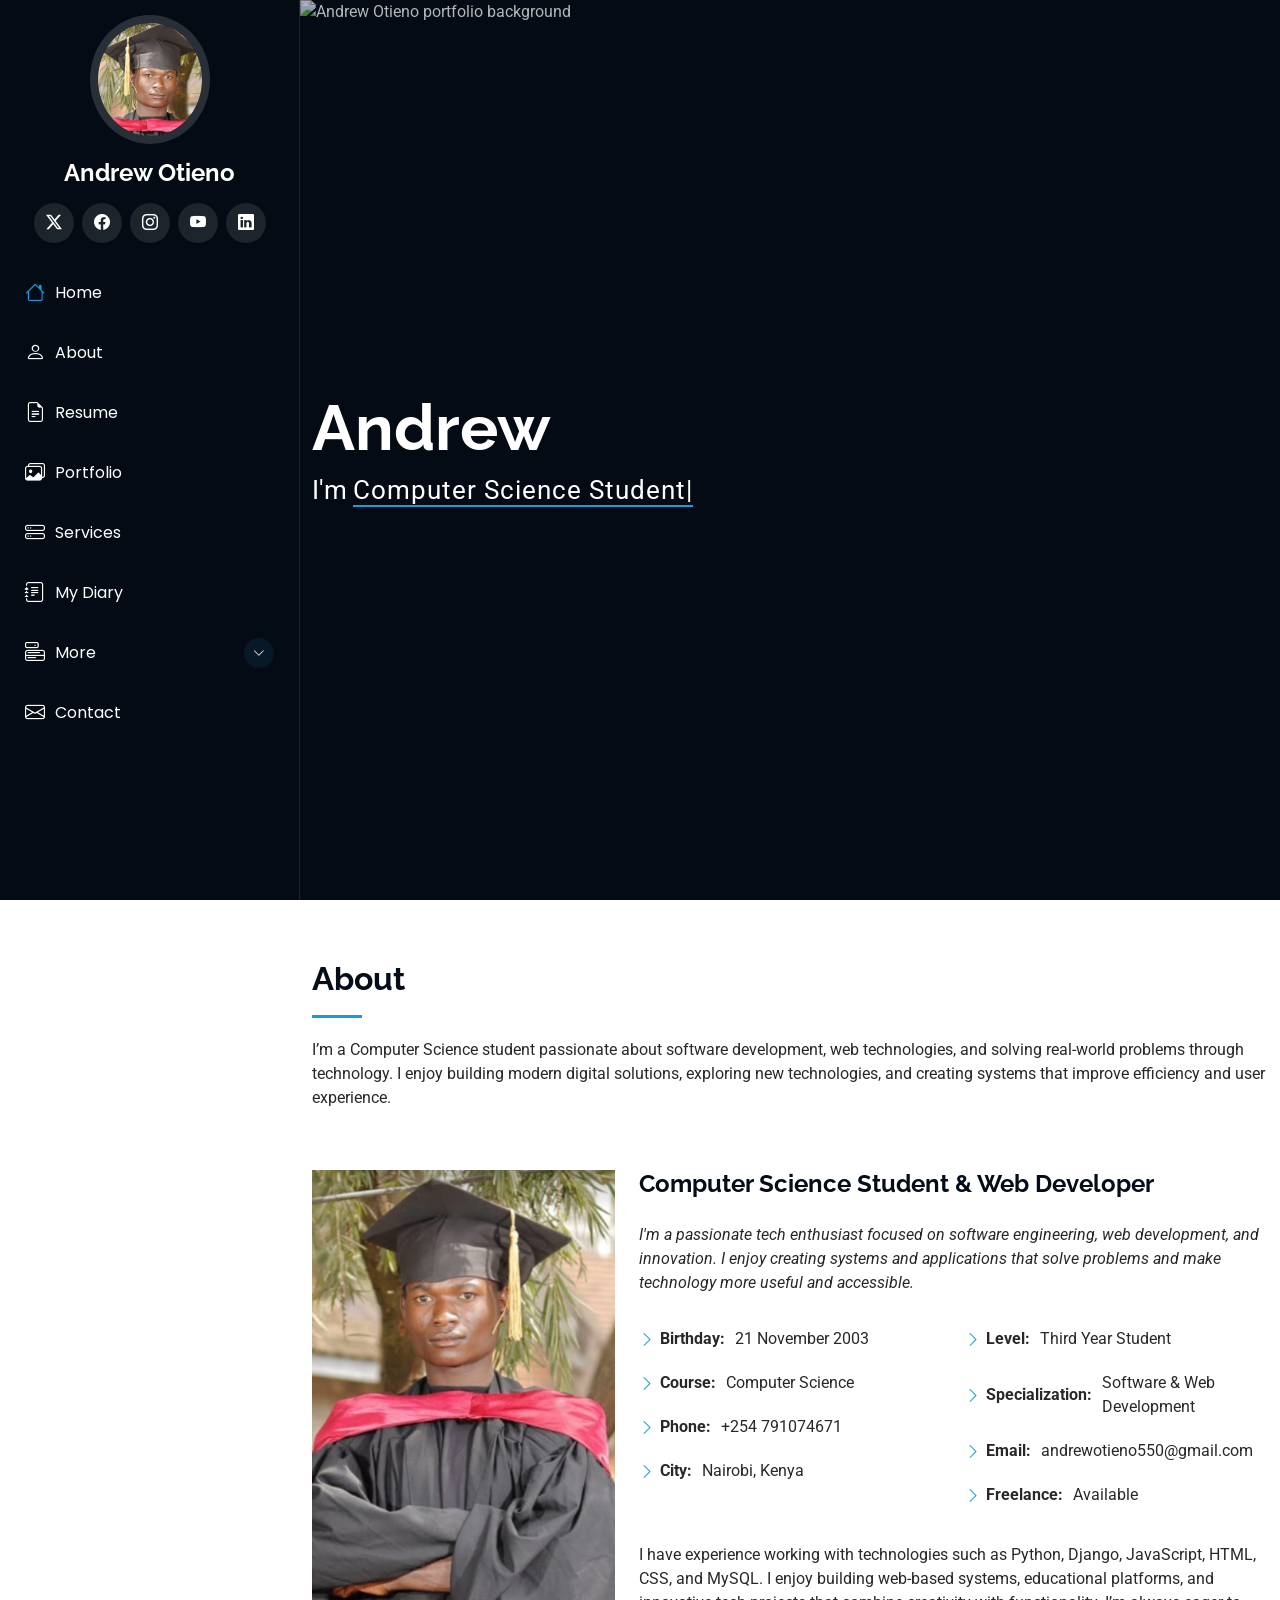
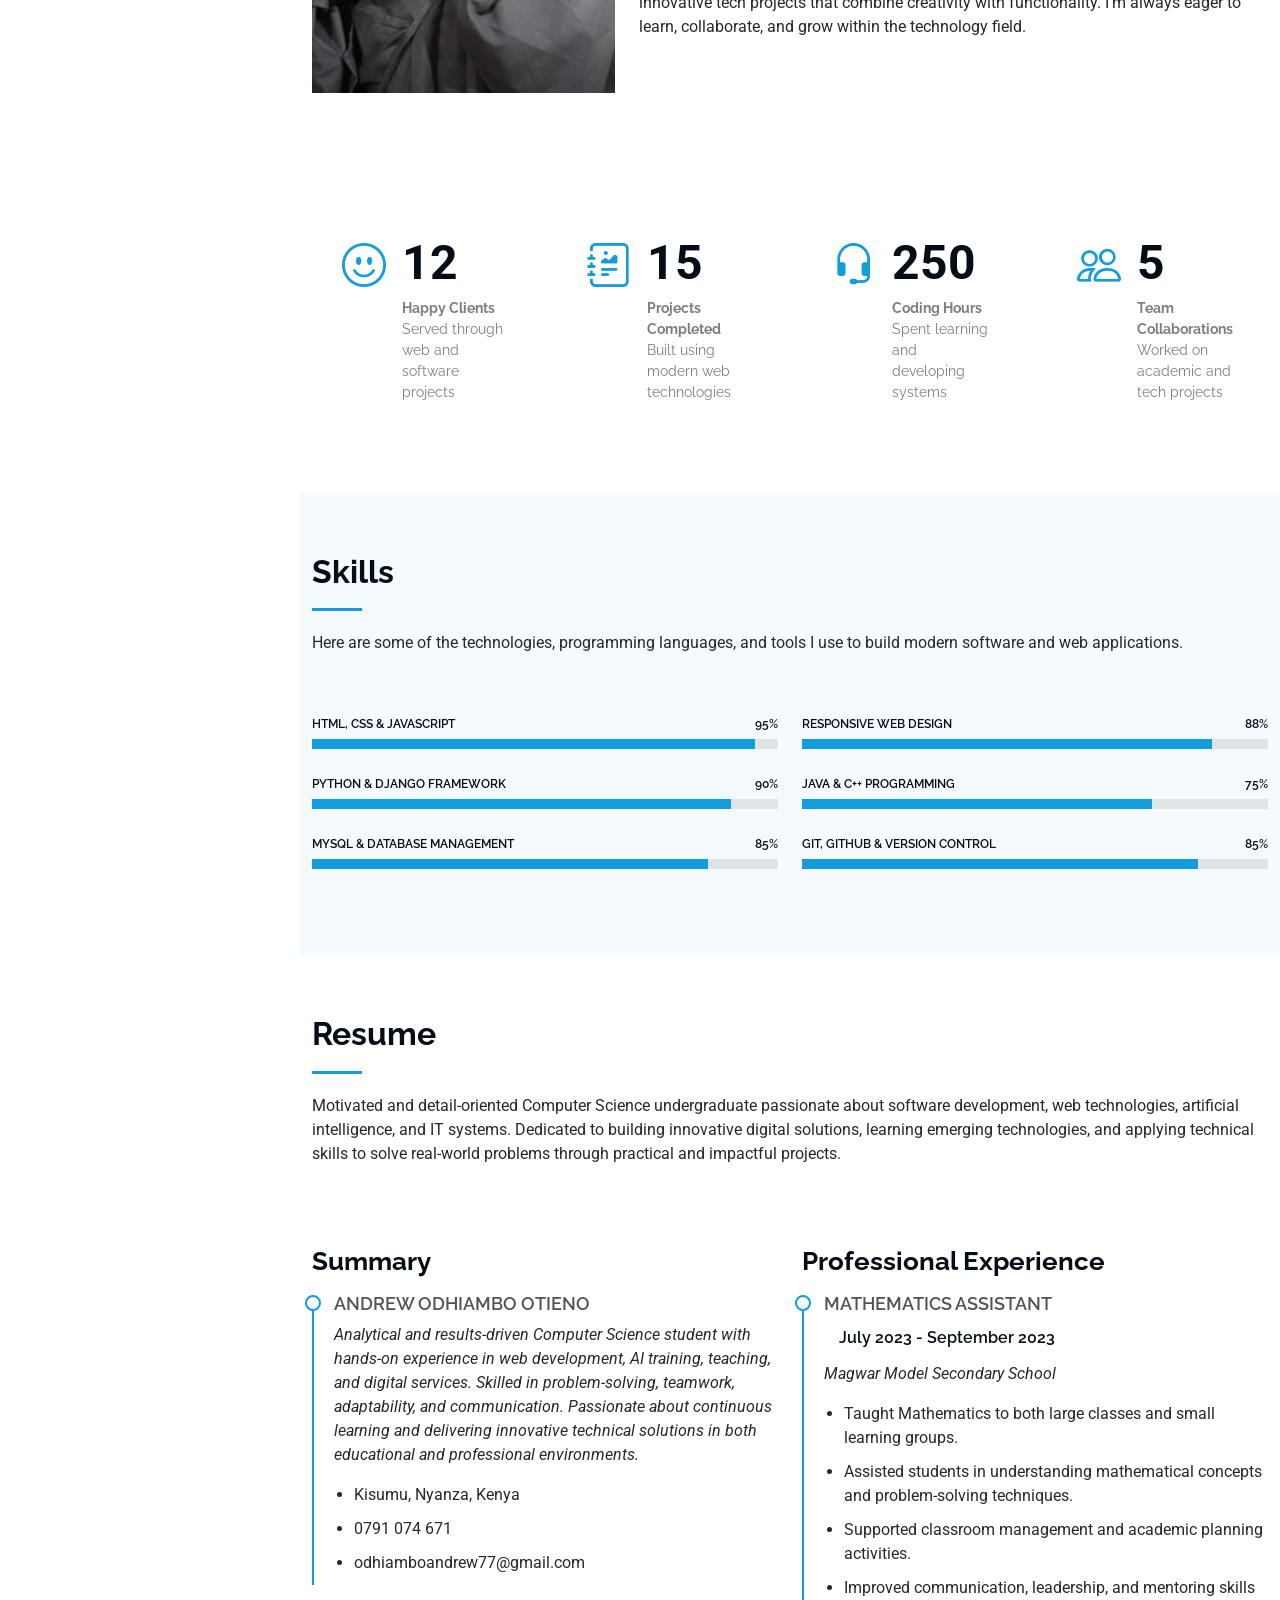
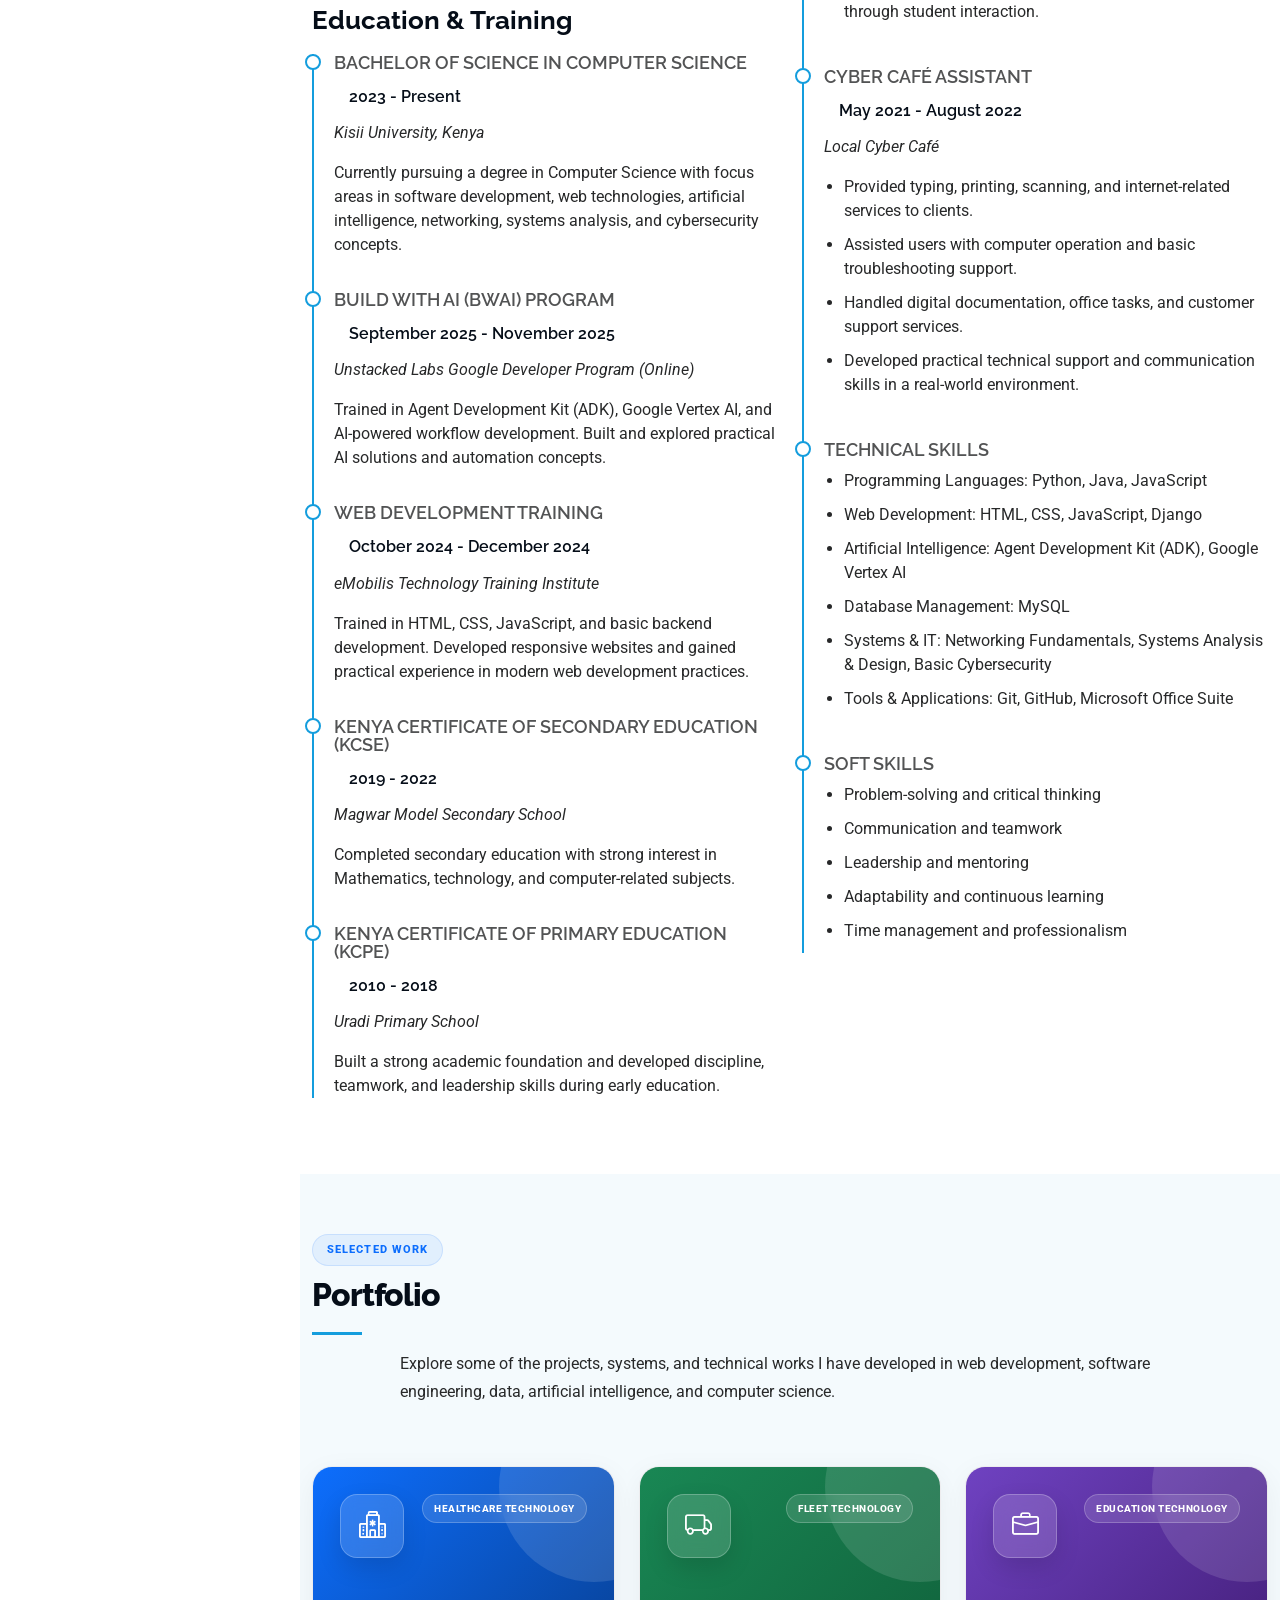
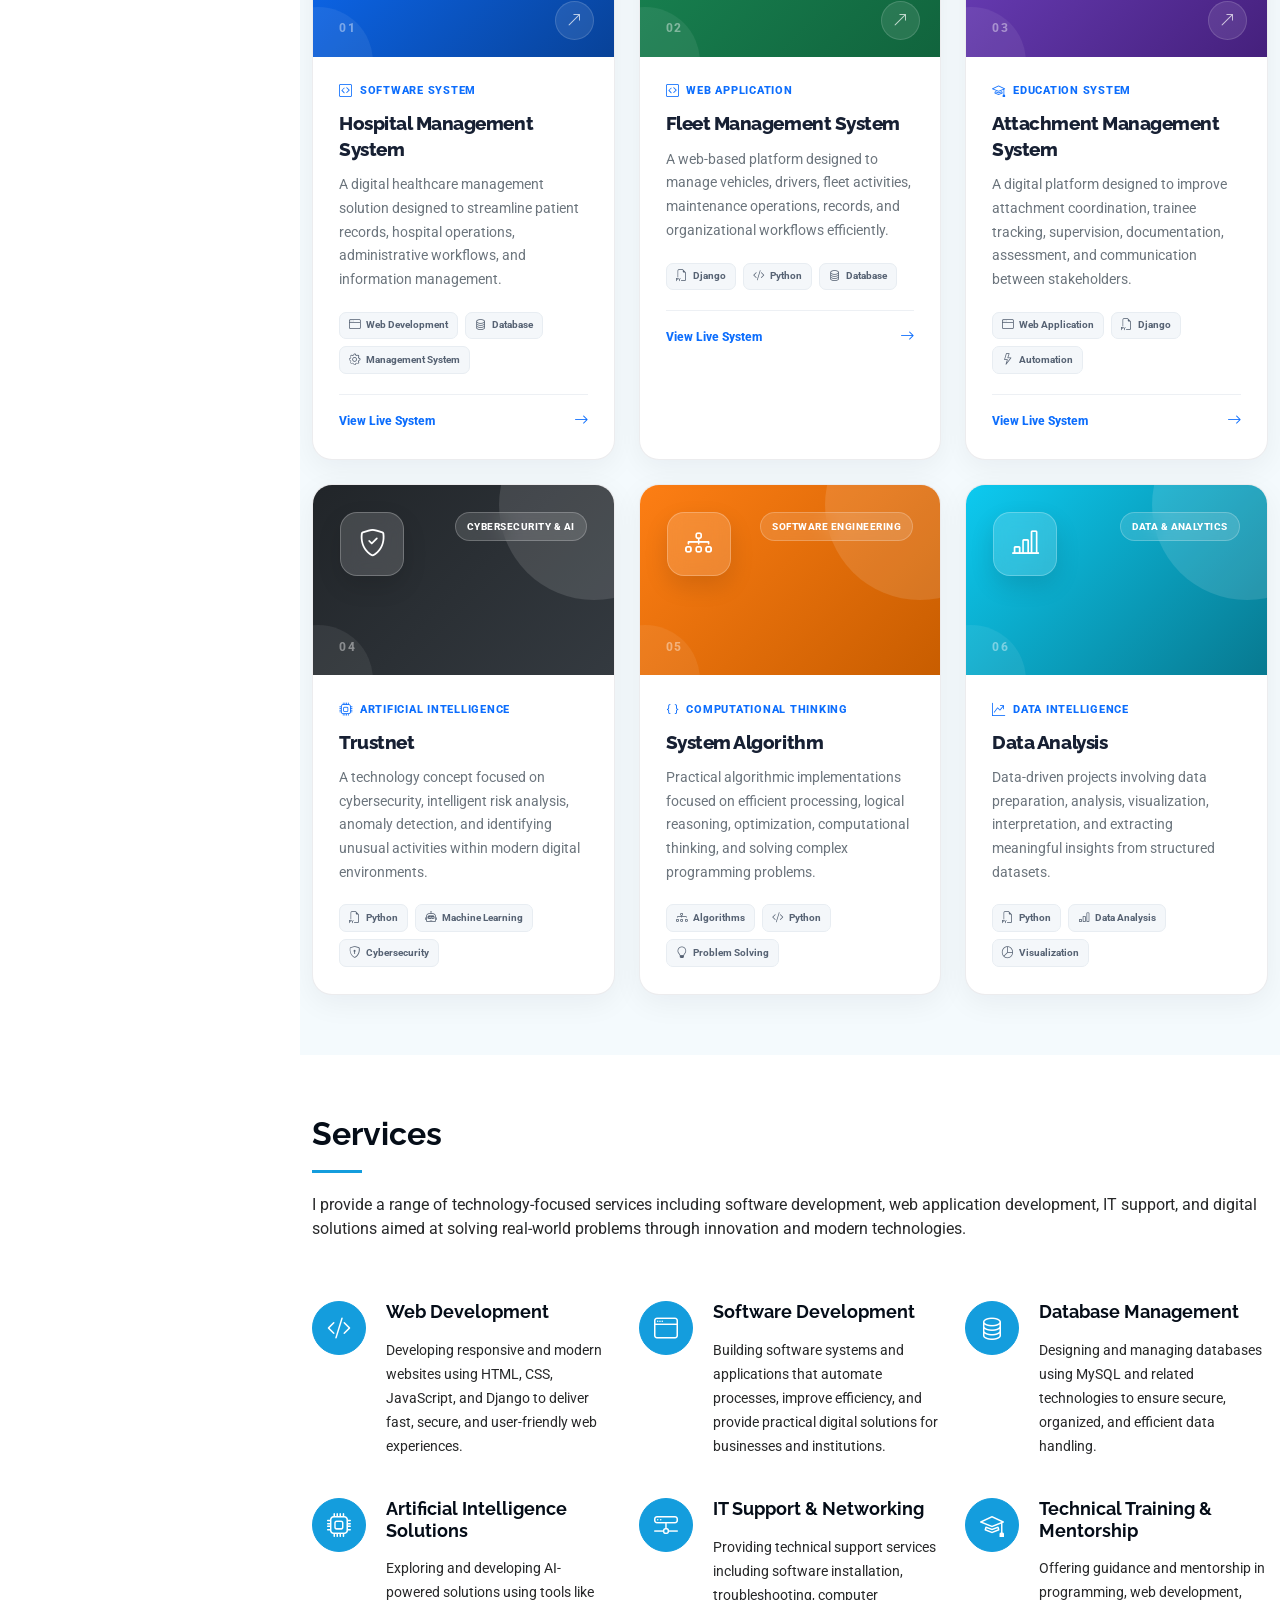
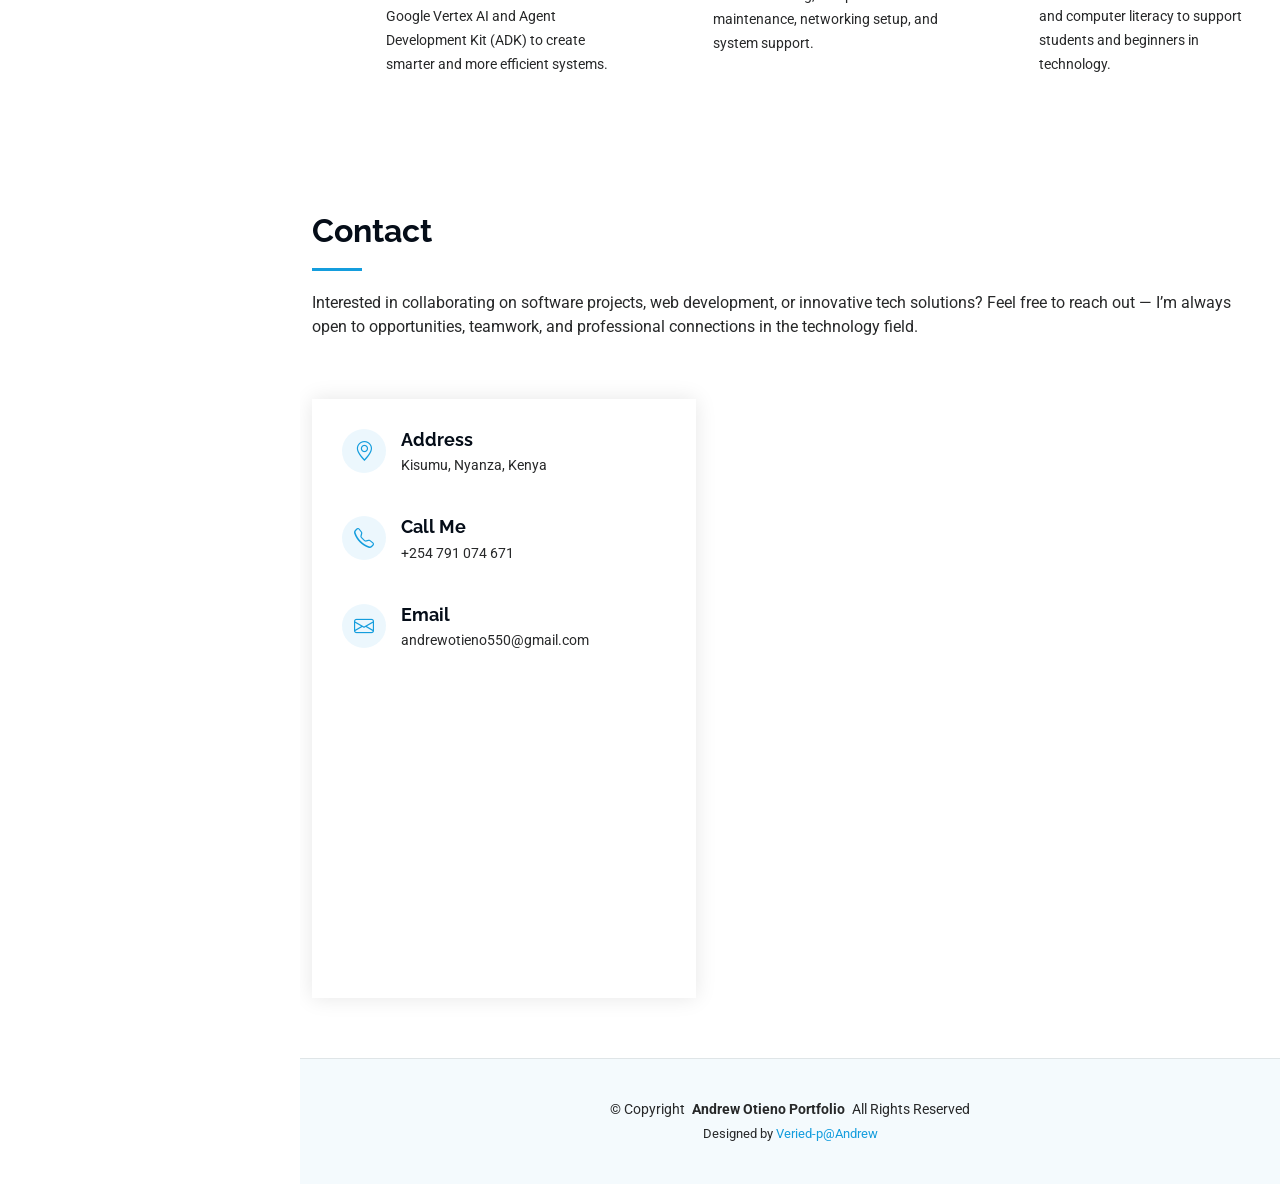
==== commit 0dbc5cc3: "sky" ====
--- a/index.html
+++ b/index.html
@@ -1,32 +1,28 @@
 <!DOCTYPE html>
-
 <html lang="en">
 
 <head>
+
   <meta charset="utf-8">
   <meta content="width=device-width, initial-scale=1.0" name="viewport">
 
   <title>Home - Andrew Otieno Portfolio</title>
 
-<meta
-name="description"
-content="Andrew Otieno - Computer Science student, software developer, web developer and technology enthusiast."
-
->
-
-<meta
-name="keywords"
-content="Andrew Otieno, Computer Science, Web Developer, Software Developer, Django, Python, Portfolio"
-
->
+  <meta
+    name="description"
+    content="Andrew Otieno - Computer Science student, software developer, web developer and technology enthusiast."
+  >
+
+  <meta
+    name="keywords"
+    content="Andrew Otieno, Computer Science, Web Developer, Software Developer, Django, Python, Portfolio"
+  >
 
   <!-- Favicons -->
-
   <link href="assets/img/favicon.png" rel="icon">
   <link href="assets/img/apple-touch-icon.png" rel="apple-touch-icon">
 
   <!-- Fonts -->
-
   <link href="https://fonts.googleapis.com" rel="preconnect">
   <link href="https://fonts.gstatic.com" rel="preconnect" crossorigin>
 
@@ -36,7 +32,6 @@
   >
 
   <!-- Vendor CSS Files -->
-
   <link href="assets/vendor/bootstrap/css/bootstrap.min.css" rel="stylesheet">
   <link href="assets/vendor/bootstrap-icons/bootstrap-icons.css" rel="stylesheet">
   <link href="assets/vendor/aos/aos.css" rel="stylesheet">
@@ -44,2851 +39,538 @@
   <link href="assets/vendor/swiper/swiper-bundle.min.css" rel="stylesheet">
 
   <!-- Main CSS File -->
-
   <link href="assets/css/main.css" rel="stylesheet">
-
-</head>
-
-<body class="index-page">
-
-  <!-- ============================================================
-       HEADER
-       ============================================================ -->
-
-  <header id="header" class="header dark-background d-flex flex-column">
-
-```
-<i class="header-toggle d-xl-none bi bi-list"></i>
-
-<div class="profile-img">
-  <img
-    src="assets/img/my-profile-img.jpg"
-    alt="Andrew Otieno"
-    class="img-fluid rounded-circle"
-  >
-</div>
-
-<a
-  href="index.html"
-  class="logo d-flex align-items-center justify-content-center"
->
-  <h1 class="sitename">Andrew Otieno</h1>
-</a>
-
-
-<!-- Social Links -->
-<div class="social-links text-center">
-
-  <a
-    href="https://twitter.com/@AilabAndy"
-    class="twitter"
-    target="_blank"
-    rel="noopener noreferrer"
-    aria-label="Twitter"
-  >
-    <i class="bi bi-twitter-x"></i>
-  </a>
-
-  <a
-    href="https://www.facebook.com/"
-    class="facebook"
-    target="_blank"
-    rel="noopener noreferrer"
-    aria-label="Facebook"
-  >
-    <i class="bi bi-facebook"></i>
-  </a>
-
-  <a
-    href="https://instagram.com/"
-    class="instagram"
-    target="_blank"
-    rel="noopener noreferrer"
-    aria-label="Instagram"
-  >
-    <i class="bi bi-instagram"></i>
-  </a>
-
-  <a
-    href="https://youtube.com/"
-    class="youtube"
-    target="_blank"
-    rel="noopener noreferrer"
-    aria-label="YouTube"
-  >
-    <i class="bi bi-youtube"></i>
-  </a>
-
-  <a
-    href="https://linkedin.com/in/"
-    class="linkedin"
-    target="_blank"
-    rel="noopener noreferrer"
-    aria-label="LinkedIn"
-  >
-    <i class="bi bi-linkedin"></i>
-  </a>
-
-</div>
-
-
-<!-- Navigation -->
-<nav id="navmenu" class="navmenu">
-
-  <ul>
-
-    <li>
-      <a href="#hero" class="active">
-        <i class="bi bi-house navicon"></i>
-        Home
-      </a>
-    </li>
-
-    <li>
-      <a href="#about">
-        <i class="bi bi-person navicon"></i>
-        About
-      </a>
-    </li>
-
-    <li>
-      <a href="#resume">
-        <i class="bi bi-file-earmark-text navicon"></i>
-        Resume
-      </a>
-    </li>
-
-    <li>
-      <a href="#portfolio">
-        <i class="bi bi-images navicon"></i>
-        Portfolio
-      </a>
-    </li>
-
-    <li>
-      <a href="#services">
-        <i class="bi bi-hdd-stack navicon"></i>
-        Services
-      </a>
-    </li>
-
-    <li>
-      <a href="diary.html">
-        <i class="bi bi-journal-text navicon"></i>
-        My Diary
-      </a>
-    </li>
-
-    <li class="dropdown">
-
-      <a href="#">
-        <i class="bi bi-menu-button navicon"></i>
-        <span>More</span>
-        <i class="bi bi-chevron-down toggle-dropdown"></i>
-      </a>
-
-      <ul>
-
-        <li>
-          <a href="#">Explore</a>
-        </li>
-
-        <li class="dropdown">
-
-          <a href="#">
-            <span>Deep More</span>
-            <i class="bi bi-chevron-down toggle-dropdown"></i>
-          </a>
-
-          <ul>
-
-            <li>
-              <a href="#">About to Come</a>
-            </li>
-
-          </ul>
-
-        </li>
-
-        <li>
-          <a href="#">Soon</a>
-        </li>
-
-      </ul>
-
-    </li>
-
-    <li>
-      <a href="#contact">
-        <i class="bi bi-envelope navicon"></i>
-        Contact
-      </a>
-    </li>
-
-  </ul>
-
-</nav>
-```
-
-  </header>
-
-  <!-- ============================================================
-       MAIN CONTENT
-       ============================================================ -->
-
-  <main class="main">
-
-```
-<!-- ============================================================
-     HERO SECTION
-     ============================================================ -->
-
-<section
-  id="hero"
-  class="hero section dark-background"
->
-
-  <img
-    src="assets/img/lo.png"
-    alt="Andrew Otieno portfolio background"
-    data-aos="fade-in"
-  >
-
-  <div
-    class="container"
-    data-aos="fade-up"
-    data-aos-delay="100"
-  >
-
-    <h2>Andrew</h2>
-
-    <p>
-      I'm
-      <span
-        class="typed"
-        data-typed-items="Computer Science Student, Web Developer, Software Developer, Desktop Developer, Tech Innovator, Graphic Designer"
-      ></span>
-
-      <span
-        class="typed-cursor typed-cursor--blink"
-        aria-hidden="true"
-      ></span>
-
-    </p>
-
-  </div>
-
-</section>
-<!-- End Hero Section -->
-
-
-<!-- ============================================================
-     ABOUT SECTION
-     ============================================================ -->
-
-<section id="about" class="about section">
-
-  <div
-    class="container section-title"
-    data-aos="fade-up"
-  >
-
-    <h2>About</h2>
-
-    <p>
-      I’m a Computer Science student passionate about software
-      development, web technologies, and solving real-world problems
-      through technology. I enjoy building modern digital solutions,
-      exploring new technologies, and creating systems that improve
-      efficiency and user experience.
-    </p>
-
-  </div>
-
-
-  <div
-    class="container"
-    data-aos="fade-up"
-    data-aos-delay="100"
-  >
-
-    <div class="row gy-4 justify-content-center">
-
-      <div class="col-lg-4">
-
-        <img
-          src="assets/img/hero-bg.jpg"
-          class="img-fluid"
-          alt="Andrew Otieno"
-        >
-
-      </div>
-
-
-      <div class="col-lg-8 content">
-
-        <h2>
-          Computer Science Student &amp; Web Developer
-        </h2>
-
-        <p class="fst-italic py-3">
-          I'm a passionate tech enthusiast focused on software
-          engineering, web development, and innovation. I enjoy
-          creating systems and applications that solve problems and
-          make technology more useful and accessible.
-        </p>
-
-
-        <div class="row">
-
-          <div class="col-lg-6">
-
-            <ul>
-
-              <li>
-                <i class="bi bi-chevron-right"></i>
-                <strong>Birthday:</strong>
-                <span>21 November 2003</span>
-              </li>
-
-              <li>
-                <i class="bi bi-chevron-right"></i>
-                <strong>Course:</strong>
-                <span>Computer Science</span>
-              </li>
-
-              <li>
-                <i class="bi bi-chevron-right"></i>
-                <strong>Phone:</strong>
-                <span>+254 791074671</span>
-              </li>
-
-              <li>
-                <i class="bi bi-chevron-right"></i>
-                <strong>City:</strong>
-                <span>Nairobi, Kenya</span>
-              </li>
-
-            </ul>
-
-          </div>
-
-
-          <div class="col-lg-6">
-
-            <ul>
-
-              <li>
-                <i class="bi bi-chevron-right"></i>
-                <strong>Level:</strong>
-                <span>Third Year Student</span>
-              </li>
-
-              <li>
-                <i class="bi bi-chevron-right"></i>
-                <strong>Specialization:</strong>
-                <span>Software &amp; Web Development</span>
-              </li>
-
-              <li>
-                <i class="bi bi-chevron-right"></i>
-                <strong>Email:</strong>
-                <span>andrewotieno550@gmail.com</span>
-              </li>
-
-              <li>
-                <i class="bi bi-chevron-right"></i>
-                <strong>Freelance:</strong>
-                <span>Available</span>
-              </li>
-
-            </ul>
-
-          </div>
-
-        </div>
-
-
-        <p class="py-3">
-          I have experience working with technologies such as
-          Python, Django, JavaScript, HTML, CSS, and MySQL. I enjoy
-          building web-based systems, educational platforms, and
-          innovative tech projects that combine creativity with
-          functionality. I’m always eager to learn, collaborate,
-          and grow within the technology field.
-        </p>
-
-      </div>
-
-    </div>
-
-  </div>
-
-</section>
-<!-- End About Section -->
-
-
-<!-- ============================================================
-     STATS SECTION
-     ============================================================ -->
-
-<section id="stats" class="stats section">
-
-  <div
-    class="container"
-    data-aos="fade-up"
-    data-aos-delay="100"
-  >
-
-    <div class="row gy-4">
-
-
-      <div class="col-lg-3 col-md-6">
-
-        <div class="stats-item">
-
-          <i class="bi bi-emoji-smile"></i>
-
-          <span
-            data-purecounter-start="0"
-            data-purecounter-end="12"
-            data-purecounter-duration="1"
-            class="purecounter"
-          ></span>
-
-          <p>
-            <strong>Happy Clients</strong>
-            <span>
-              Served through web and software projects
-            </span>
-          </p>
-
-        </div>
-
-      </div>
-
-
-      <div class="col-lg-3 col-md-6">
-
-        <div class="stats-item">
-
-          <i class="bi bi-journal-richtext"></i>
-
-          <span
-            data-purecounter-start="0"
-            data-purecounter-end="15"
-            data-purecounter-duration="1"
-            class="purecounter"
-          ></span>
-
-          <p>
-            <strong>Projects Completed</strong>
-            <span>
-              Built using modern web technologies
-            </span>
-          </p>
-
-        </div>
-
-      </div>
-
-
-      <div class="col-lg-3 col-md-6">
-
-        <div class="stats-item">
-
-          <i class="bi bi-headset"></i>
-
-          <span
-            data-purecounter-start="0"
-            data-purecounter-end="250"
-            data-purecounter-duration="1"
-            class="purecounter"
-          ></span>
-
-          <p>
-            <strong>Coding Hours</strong>
-            <span>
-              Spent learning and developing systems
-            </span>
-          </p>
-
-        </div>
-
-      </div>
-
-
-      <div class="col-lg-3 col-md-6">
-
-        <div class="stats-item">
-
-          <i class="bi bi-people"></i>
-
-          <span
-            data-purecounter-start="0"
-            data-purecounter-end="5"
-            data-purecounter-duration="1"
-            class="purecounter"
-          ></span>
-
-          <p>
-            <strong>Team Collaborations</strong>
-            <span>
-              Worked on academic and tech projects
-            </span>
-          </p>
-
-        </div>
-
-      </div>
-
-
-    </div>
-
-  </div>
-
-</section>
-<!-- End Stats Section -->
-
-
-<!-- ============================================================
-     SKILLS SECTION
-     ============================================================ -->
-
-<section
-  id="skills"
-  class="skills section light-background"
->
-
-  <div
-    class="container section-title"
-    data-aos="fade-up"
-  >
-
-    <h2>Skills</h2>
-
-    <p>
-      Here are some of the technologies, programming languages,
-      and tools I use to build modern software and web applications.
-    </p>
-
-  </div>
-
-
-  <div
-    class="container"
-    data-aos="fade-up"
-    data-aos-delay="100"
-  >
-
-    <div class="row skills-content skills-animation">
-
-
-      <div class="col-lg-6">
-
-        <div class="progress">
-
-          <span class="skill">
-            <span>HTML, CSS &amp; JavaScript</span>
-            <i class="val">95%</i>
-          </span>
-
-          <div class="progress-bar-wrap">
-            <div
-              class="progress-bar"
-              role="progressbar"
-              style="width: 95%"
-            ></div>
-          </div>
-
-        </div>
-
-
-        <div class="progress">
-
-          <span class="skill">
-            <span>Python &amp; Django Framework</span>
-            <i class="val">90%</i>
-          </span>
-
-          <div class="progress-bar-wrap">
-            <div
-              class="progress-bar"
-              role="progressbar"
-              style="width: 90%"
-            ></div>
-          </div>
-
-        </div>
-
-
-        <div class="progress">
-
-          <span class="skill">
-            <span>MySQL &amp; Database Management</span>
-            <i class="val">85%</i>
-          </span>
-
-          <div class="progress-bar-wrap">
-            <div
-              class="progress-bar"
-              role="progressbar"
-              style="width: 85%"
-            ></div>
-          </div>
-
-        </div>
-
-      </div>
-
-
-      <div class="col-lg-6">
-
-        <div class="progress">
-
-          <span class="skill">
-            <span>Responsive Web Design</span>
-            <i class="val">88%</i>
-          </span>
-
-          <div class="progress-bar-wrap">
-            <div
-              class="progress-bar"
-              role="progressbar"
-              style="width: 88%"
-            ></div>
-          </div>
-
-        </div>
-
-
-        <div class="progress">
-
-          <span class="skill">
-            <span>Java &amp; C++ Programming</span>
-            <i class="val">75%</i>
-          </span>
-
-          <div class="progress-bar-wrap">
-            <div
-              class="progress-bar"
-              role="progressbar"
-              style="width: 75%"
-            ></div>
-          </div>
-
-        </div>
-
-
-        <div class="progress">
-
-          <span class="skill">
-            <span>Git, GitHub &amp; Version Control</span>
-            <i class="val">85%</i>
-          </span>
-
-          <div class="progress-bar-wrap">
-            <div
-              class="progress-bar"
-              role="progressbar"
-              style="width: 85%"
-            ></div>
-          </div>
-
-        </div>
-
-      </div>
-
-
-    </div>
-
-  </div>
-
-</section>
-<!-- End Skills Section -->
-
-
-<!-- ============================================================
-     RESUME SECTION
-     ============================================================ -->
-
-<section id="resume" class="resume section">
-
-  <div
-    class="container section-title"
-    data-aos="fade-up"
-  >
-
-    <h2>Resume</h2>
-
-    <p>
-      Motivated and detail-oriented Computer Science undergraduate
-      passionate about software development, web technologies,
-      artificial intelligence, and IT systems. Dedicated to building
-      innovative digital solutions, learning emerging technologies,
-      and applying technical skills to solve real-world problems
-      through practical and impactful projects.
-    </p>
-
-  </div>
-
-
-  <div class="container">
-
-    <div class="row">
-
-
-      <!-- Left Column -->
-      <div
-        class="col-lg-6"
-        data-aos="fade-up"
-        data-aos-delay="100"
-      >
-
-        <h3 class="resume-title">
-          Summary
-        </h3>
-
-
-        <div class="resume-item pb-0">
-
-          <h4>
-            Andrew Odhiambo Otieno
-          </h4>
-
-          <p>
-            <em>
-              Analytical and results-driven Computer Science student
-              with hands-on experience in web development, AI training,
-              teaching, and digital services. Skilled in problem-solving,
-              teamwork, adaptability, and communication. Passionate about
-              continuous learning and delivering innovative technical
-              solutions in both educational and professional environments.
-            </em>
-          </p>
-
-          <ul>
-            <li>Kisumu, Nyanza, Kenya</li>
-            <li>0791 074 671</li>
-            <li>odhiamboandrew77@gmail.com</li>
-          </ul>
-
-        </div>
-
-
-        <h3 class="resume-title">
-          Education &amp; Training
-        </h3>
-
-
-        <div class="resume-item">
-
-          <h4>
-            Bachelor of Science in Computer Science
-          </h4>
-
-          <h5>
-            2023 - Present
-          </h5>
-
-          <p>
-            <em>
-              Kisii University, Kenya
-            </em>
-          </p>
-
-          <p>
-            Currently pursuing a degree in Computer Science with
-            focus areas in software development, web technologies,
-            artificial intelligence, networking, systems analysis,
-            and cybersecurity concepts.
-          </p>
-
-        </div>
-
-
-        <div class="resume-item">
-
-          <h4>
-            Build With AI (BWAI) Program
-          </h4>
-
-          <h5>
-            September 2025 - November 2025
-          </h5>
-
-          <p>
-            <em>
-              Unstacked Labs Google Developer Program (Online)
-            </em>
-          </p>
-
-          <p>
-            Trained in Agent Development Kit (ADK), Google Vertex AI,
-            and AI-powered workflow development. Built and explored
-            practical AI solutions and automation concepts.
-          </p>
-
-        </div>
-
-
-        <div class="resume-item">
-
-          <h4>
-            Web Development Training
-          </h4>
-
-          <h5>
-            October 2024 - December 2024
-          </h5>
-
-          <p>
-            <em>
-              eMobilis Technology Training Institute
-            </em>
-          </p>
-
-          <p>
-            Trained in HTML, CSS, JavaScript, and basic backend
-            development. Developed responsive websites and gained
-            practical experience in modern web development practices.
-          </p>
-
-        </div>
-
-
-        <div class="resume-item">
-
-          <h4>
-            Kenya Certificate of Secondary Education (KCSE)
-          </h4>
-
-          <h5>
-            2019 - 2022
-          </h5>
-
-          <p>
-            <em>
-              Magwar Model Secondary School
-            </em>
-          </p>
-
-          <p>
-            Completed secondary education with strong interest in
-            Mathematics, technology, and computer-related subjects.
-          </p>
-
-        </div>
-
-
-        <div class="resume-item">
-
-          <h4>
-            Kenya Certificate of Primary Education (KCPE)
-          </h4>
-
-          <h5>
-            2010 - 2018
-          </h5>
-
-          <p>
-            <em>
-              Uradi Primary School
-            </em>
-          </p>
-
-          <p>
-            Built a strong academic foundation and developed
-            discipline, teamwork, and leadership skills during
-            early education.
-          </p>
-
-        </div>
-
-      </div>
-      <!-- End Left Column -->
-
-
-      <!-- Right Column -->
-      <div
-        class="col-lg-6"
-        data-aos="fade-up"
-        data-aos-delay="200"
-      >
-
-        <h3 class="resume-title">
-          Professional Experience
-        </h3>
-
-
-        <div class="resume-item">
-
-          <h4>
-            Mathematics Assistant
-          </h4>
-
-          <h5>
-            July 2023 - September 2023
-          </h5>
-
-          <p>
-            <em>
-              Magwar Model Secondary School
-            </em>
-          </p>
-
-          <ul>
-
-            <li>
-              Taught Mathematics to both large classes and
-              small learning groups.
-            </li>
-
-            <li>
-              Assisted students in understanding mathematical
-              concepts and problem-solving techniques.
-            </li>
-
-            <li>
-              Supported classroom management and academic
-              planning activities.
-            </li>
-
-            <li>
-              Improved communication, leadership, and mentoring
-              skills through student interaction.
-            </li>
-
-          </ul>
-
-        </div>
-
-
-        <div class="resume-item">
-
-          <h4>
-            Cyber Café Assistant
-          </h4>
-
-          <h5>
-            May 2021 - August 2022
-          </h5>
-
-          <p>
-            <em>
-              Local Cyber Café
-            </em>
-          </p>
-
-          <ul>
-
-            <li>
-              Provided typing, printing, scanning, and
-              internet-related services to clients.
-            </li>
-
-            <li>
-              Assisted users with computer operation and
-              basic troubleshooting support.
-            </li>
-
-            <li>
-              Handled digital documentation, office tasks,
-              and customer support services.
-            </li>
-
-            <li>
-              Developed practical technical support and
-              communication skills in a real-world environment.
-            </li>
-
-          </ul>
-
-        </div>
-
-
-        <div class="resume-item">
-
-          <h4>
-            Technical Skills
-          </h4>
-
-          <ul>
-
-            <li>
-              Programming Languages: Python, Java, JavaScript
-            </li>
-
-            <li>
-              Web Development: HTML, CSS, JavaScript, Django
-            </li>
-
-            <li>
-              Artificial Intelligence: Agent Development Kit
-              (ADK), Google Vertex AI
-            </li>
-
-            <li>
-              Database Management: MySQL
-            </li>
-
-            <li>
-              Systems &amp; IT: Networking Fundamentals,
-              Systems Analysis &amp; Design, Basic Cybersecurity
-            </li>
-
-            <li>
-              Tools &amp; Applications: Git, GitHub,
-              Microsoft Office Suite
-            </li>
-
-          </ul>
-
-        </div>
-
-
-        <div class="resume-item">
-
-          <h4>
-            Soft Skills
-          </h4>
-
-          <ul>
-
-            <li>
-              Problem-solving and critical thinking
-            </li>
-
-            <li>
-              Communication and teamwork
-            </li>
-
-            <li>
-              Leadership and mentoring
-            </li>
-
-            <li>
-              Adaptability and continuous learning
-            </li>
-
-            <li>
-              Time management and professionalism
-            </li>
-
-          </ul>
-
-        </div>
-
-      </div>
-      <!-- End Right Column -->
-
-
-    </div>
-
-  </div>
-
-</section>
-<!-- End Resume Section -->
-
-
-<!-- ============================================================
-     PORTFOLIO SECTION
-     ============================================================ -->
-
-<section
-  id="portfolio"
-  class="portfolio section light-background"
->
-
-
-  <!-- Section Title -->
-  <div
-    class="container section-title"
-    data-aos="fade-up"
-  >
-
-    <span class="portfolio-eyebrow">
-      Selected Work
-    </span>
-
-    <h2>
-      Portfolio
-    </h2>
-
-    <p>
-      Explore some of the projects, systems, and technical works
-      I have developed in web development, software engineering,
-      data, artificial intelligence, and computer science.
-    </p>
-
-  </div>
-
-
-  <!-- Portfolio Container -->
-  <div
-    class="container"
-    data-aos="fade-up"
-    data-aos-delay="100"
-  >
-
-    <div class="row gy-4">
-
-
-      <!-- ======================================================
-           PROJECT 01 — HOSPITAL MANAGEMENT SYSTEM
-           ====================================================== -->
-
-      <div class="col-lg-4 col-md-6">
-
-        <a
-          href="https://hopitalines.vercel.app/"
-          target="_blank"
-          rel="noopener noreferrer"
-          class="modern-portfolio-card portfolio-link"
-          aria-label="Open Hospital Management System"
-        >
-
-          <div class="portfolio-card-top hospital-project">
-
-            <div class="portfolio-project-number">
-              01
-            </div>
-
-            <div class="portfolio-project-icon">
-              <i class="bi bi-hospital"></i>
-            </div>
-
-            <div class="portfolio-card-glow"></div>
-
-            <span class="portfolio-category">
-              Healthcare Technology
-            </span>
-
-            <div class="portfolio-external-icon">
-              <i class="bi bi-arrow-up-right"></i>
-            </div>
-
-          </div>
-
-
-          <div class="portfolio-card-body">
-
-            <div class="portfolio-card-label">
-              <i class="bi bi-code-square"></i>
-              Software System
-            </div>
-
-            <h4>
-              Hospital Management System
-            </h4>
-
-            <p>
-              A digital healthcare management solution designed
-              to streamline patient records, hospital operations,
-              administrative workflows, and information management.
-            </p>
-
-
-            <div class="portfolio-tech">
-
-              <span>
-                <i class="bi bi-window"></i>
-                Web Development
-              </span>
-
-              <span>
-                <i class="bi bi-database"></i>
-                Database
-              </span>
-
-              <span>
-                <i class="bi bi-gear"></i>
-                Management System
-              </span>
-
-            </div>
-
-
-            <div class="portfolio-visit">
-
-              <span>
-                View Live System
-              </span>
-
-              <i class="bi bi-arrow-right"></i>
-
-            </div>
-
-          </div>
-
-        </a>
-
-      </div>
-
-
-      <!-- ======================================================
-           PROJECT 02 — FLEET MANAGEMENT SYSTEM
-           ====================================================== -->
-
-      <div class="col-lg-4 col-md-6">
-
-        <a
-          href="https://fleetmanagementsystem-mocha.vercel.app/"
-          target="_blank"
-          rel="noopener noreferrer"
-          class="modern-portfolio-card portfolio-link"
-          aria-label="Open Fleet Management System"
-        >
-
-          <div class="portfolio-card-top fleet-project">
-
-            <div class="portfolio-project-number">
-              02
-            </div>
-
-            <div class="portfolio-project-icon">
-              <i class="bi bi-truck"></i>
-            </div>
-
-            <div class="portfolio-card-glow"></div>
-
-            <span class="portfolio-category">
-              Fleet Technology
-            </span>
-
-            <div class="portfolio-external-icon">
-              <i class="bi bi-arrow-up-right"></i>
-            </div>
-
-          </div>
-
-
-          <div class="portfolio-card-body">
-
-            <div class="portfolio-card-label">
-              <i class="bi bi-code-square"></i>
-              Web Application
-            </div>
-
-            <h4>
-              Fleet Management System
-            </h4>
-
-            <p>
-              A web-based platform designed to manage vehicles,
-              drivers, fleet activities, maintenance operations,
-              records, and organizational workflows efficiently.
-            </p>
-
-
-            <div class="portfolio-tech">
-
-              <span>
-                <i class="bi bi-filetype-py"></i>
-                Django
-              </span>
-
-              <span>
-                <i class="bi bi-code-slash"></i>
-                Python
-              </span>
-
-              <span>
-                <i class="bi bi-database"></i>
-                Database
-              </span>
-
-            </div>
-
-
-            <div class="portfolio-visit">
-
-              <span>
-                View Live System
-              </span>
-
-              <i class="bi bi-arrow-right"></i>
-
-            </div>
-
-          </div>
-
-        </a>
-
-      </div>
-
-
-      <!-- ======================================================
-           PROJECT 03 — ATTACHMENT MANAGEMENT SYSTEM
-           ====================================================== -->
-
-      <div class="col-lg-4 col-md-6">
-
-        <a
-          href="https://contextexpert.vercel.app/"
-          target="_blank"
-          rel="noopener noreferrer"
-          class="modern-portfolio-card portfolio-link"
-          aria-label="Open Attachment Management System"
-        >
-
-          <div class="portfolio-card-top attachment-project">
-
-            <div class="portfolio-project-number">
-              03
-            </div>
-
-            <div class="portfolio-project-icon">
-              <i class="bi bi-briefcase"></i>
-            </div>
-
-            <div class="portfolio-card-glow"></div>
-
-            <span class="portfolio-category">
-              Education Technology
-            </span>
-
-            <div class="portfolio-external-icon">
-              <i class="bi bi-arrow-up-right"></i>
-            </div>
-
-          </div>
-
-
-          <div class="portfolio-card-body">
-
-            <div class="portfolio-card-label">
-              <i class="bi bi-mortarboard"></i>
-              Education System
-            </div>
-
-            <h4>
-              Attachment Management System
-            </h4>
-
-            <p>
-              A digital platform designed to improve attachment
-              coordination, trainee tracking, supervision,
-              documentation, assessment, and communication
-              between stakeholders.
-            </p>
-
-
-            <div class="portfolio-tech">
-
-              <span>
-                <i class="bi bi-window"></i>
-                Web Application
-              </span>
-
-              <span>
-                <i class="bi bi-filetype-py"></i>
-                Django
-              </span>
-
-              <span>
-                <i class="bi bi-lightning"></i>
-                Automation
-              </span>
-
-            </div>
-
-
-            <div class="portfolio-visit">
-
-              <span>
-                View Live System
-              </span>
-
-              <i class="bi bi-arrow-right"></i>
-
-            </div>
-
-          </div>
-
-        </a>
-
-      </div>
-
-
-      <!-- ======================================================
-           PROJECT 04 — TRUSTNET
-           ====================================================== -->
-
-      <div class="col-lg-4 col-md-6">
-
-        <article class="modern-portfolio-card">
-
-          <div class="portfolio-card-top security-project">
-
-            <div class="portfolio-project-number">
-              04
-            </div>
-
-            <div class="portfolio-project-icon">
-              <i class="bi bi-shield-check"></i>
-            </div>
-
-            <div class="portfolio-card-glow"></div>
-
-            <span class="portfolio-category">
-              Cybersecurity &amp; AI
-            </span>
-
-          </div>
-
-
-          <div class="portfolio-card-body">
-
-            <div class="portfolio-card-label">
-              <i class="bi bi-cpu"></i>
-              Artificial Intelligence
-            </div>
-
-            <h4>
-              Trustnet
-            </h4>
-
-            <p>
-              A technology concept focused on cybersecurity,
-              intelligent risk analysis, anomaly detection,
-              and identifying unusual activities within modern
-              digital environments.
-            </p>
-
-
-            <div class="portfolio-tech">
-
-              <span>
-                <i class="bi bi-filetype-py"></i>
-                Python
-              </span>
-
-              <span>
-                <i class="bi bi-robot"></i>
-                Machine Learning
-              </span>
-
-              <span>
-                <i class="bi bi-shield-lock"></i>
-                Cybersecurity
-              </span>
-
-            </div>
-
-          </div>
-
-        </article>
-
-      </div>
-
-
-      <!-- ======================================================
-           PROJECT 05 — SYSTEM ALGORITHM
-           ====================================================== -->
-
-      <div class="col-lg-4 col-md-6">
-
-        <article class="modern-portfolio-card">
-
-          <div class="portfolio-card-top algorithm-project">
-
-            <div class="portfolio-project-number">
-              05
-            </div>
-
-            <div class="portfolio-project-icon">
-              <i class="bi bi-diagram-3"></i>
-            </div>
-
-            <div class="portfolio-card-glow"></div>
-
-            <span class="portfolio-category">
-              Software Engineering
-            </span>
-
-          </div>
-
-
-          <div class="portfolio-card-body">
-
-            <div class="portfolio-card-label">
-              <i class="bi bi-braces"></i>
-              Computational Thinking
-            </div>
-
-            <h4>
-              System Algorithm
-            </h4>
-
-            <p>
-              Practical algorithmic implementations focused on
-              efficient processing, logical reasoning, optimization,
-              computational thinking, and solving complex
-              programming problems.
-            </p>
-
-
-            <div class="portfolio-tech">
-
-              <span>
-                <i class="bi bi-diagram-3"></i>
-                Algorithms
-              </span>
-
-              <span>
-                <i class="bi bi-code-slash"></i>
-                Python
-              </span>
-
-              <span>
-                <i class="bi bi-lightbulb"></i>
-                Problem Solving
-              </span>
-
-            </div>
-
-          </div>
-
-        </article>
-
-      </div>
-
-
-      <!-- ======================================================
-           PROJECT 06 — DATA ANALYSIS
-           ====================================================== -->
-
-      <div class="col-lg-4 col-md-6">
-
-        <article class="modern-portfolio-card">
-
-          <div class="portfolio-card-top data-project">
-
-            <div class="portfolio-project-number">
-              06
-            </div>
-
-            <div class="portfolio-project-icon">
-              <i class="bi bi-bar-chart-line"></i>
-            </div>
-
-            <div class="portfolio-card-glow"></div>
-
-            <span class="portfolio-category">
-              Data &amp; Analytics
-            </span>
-
-          </div>
-
-
-          <div class="portfolio-card-body">
-
-            <div class="portfolio-card-label">
-              <i class="bi bi-graph-up-arrow"></i>
-              Data Intelligence
-            </div>
-
-            <h4>
-              Data Analysis
-            </h4>
-
-            <p>
-              Data-driven projects involving data preparation,
-              analysis, visualization, interpretation, and
-              extracting meaningful insights from structured
-              datasets.
-            </p>
-
-
-            <div class="portfolio-tech">
-
-              <span>
-                <i class="bi bi-filetype-py"></i>
-                Python
-              </span>
-
-              <span>
-                <i class="bi bi-bar-chart"></i>
-                Data Analysis
-              </span>
-
-              <span>
-                <i class="bi bi-pie-chart"></i>
-                Visualization
-              </span>
-
-            </div>
-
-          </div>
-
-        </article>
-
-      </div>
-
-
-    </div>
-
-  </div>
-
-</section>
-<!-- End Portfolio Section -->
-
-
-<!-- ============================================================
-     SERVICES SECTION
-     ============================================================ -->
-
-<section id="services" class="services section">
-
-  <div
-    class="container section-title"
-    data-aos="fade-up"
-  >
-
-    <h2>
-      Services
-    </h2>
-
-    <p>
-      I provide a range of technology-focused services including
-      software development, web application development, IT support,
-      and digital solutions aimed at solving real-world problems
-      through innovation and modern technologies.
-    </p>
-
-  </div>
-
-
-  <div class="container">
-
-    <div class="row gy-4">
-
-
-      <div
-        class="col-lg-4 col-md-6 service-item d-flex"
-        data-aos="fade-up"
-        data-aos-delay="100"
-      >
-
-        <div class="icon flex-shrink-0">
-          <i class="bi bi-code-slash"></i>
-        </div>
-
-        <div>
-
-          <h4 class="title">
-            <a href="#" class="stretched-link">
-              Web Development
-            </a>
-          </h4>
-
-          <p class="description">
-            Developing responsive and modern websites using
-            HTML, CSS, JavaScript, and Django to deliver fast,
-            secure, and user-friendly web experiences.
-          </p>
-
-        </div>
-
-      </div>
-
-
-      <div
-        class="col-lg-4 col-md-6 service-item d-flex"
-        data-aos="fade-up"
-        data-aos-delay="200"
-      >
-
-        <div class="icon flex-shrink-0">
-          <i class="bi bi-window"></i>
-        </div>
-
-        <div>
-
-          <h4 class="title">
-            <a href="#" class="stretched-link">
-              Software Development
-            </a>
-          </h4>
-
-          <p class="description">
-            Building software systems and applications that
-            automate processes, improve efficiency, and provide
-            practical digital solutions for businesses and institutions.
-          </p>
-
-        </div>
-
-      </div>
-
-
-      <div
-        class="col-lg-4 col-md-6 service-item d-flex"
-        data-aos="fade-up"
-        data-aos-delay="300"
-      >
-
-        <div class="icon flex-shrink-0">
-          <i class="bi bi-database"></i>
-        </div>
-
-        <div>
-
-          <h4 class="title">
-            <a href="#" class="stretched-link">
-              Database Management
-            </a>
-          </h4>
-
-          <p class="description">
-            Designing and managing databases using MySQL and
-            related technologies to ensure secure, organized,
-            and efficient data handling.
-          </p>
-
-        </div>
-
-      </div>
-
-
-      <div
-        class="col-lg-4 col-md-6 service-item d-flex"
-        data-aos="fade-up"
-        data-aos-delay="400"
-      >
-
-        <div class="icon flex-shrink-0">
-          <i class="bi bi-cpu"></i>
-        </div>
-
-        <div>
-
-          <h4 class="title">
-            <a href="#" class="stretched-link">
-              Artificial Intelligence Solutions
-            </a>
-          </h4>
-
-          <p class="description">
-            Exploring and developing AI-powered solutions using
-            tools like Google Vertex AI and Agent Development Kit
-            (ADK) to create smarter and more efficient systems.
-          </p>
-
-        </div>
-
-      </div>
-
-
-      <div
-        class="col-lg-4 col-md-6 service-item d-flex"
-        data-aos="fade-up"
-        data-aos-delay="500"
-      >
-
-        <div class="icon flex-shrink-0">
-          <i class="bi bi-hdd-network"></i>
-        </div>
-
-        <div>
-
-          <h4 class="title">
-            <a href="#" class="stretched-link">
-              IT Support &amp; Networking
-            </a>
-          </h4>
-
-          <p class="description">
-            Providing technical support services including
-            software installation, troubleshooting, computer
-            maintenance, networking setup, and system support.
-          </p>
-
-        </div>
-
-      </div>
-
-
-      <div
-        class="col-lg-4 col-md-6 service-item d-flex"
-        data-aos="fade-up"
-        data-aos-delay="600"
-      >
-
-        <div class="icon flex-shrink-0">
-          <i class="bi bi-mortarboard"></i>
-        </div>
-
-        <div>
-
-          <h4 class="title">
-            <a href="#" class="stretched-link">
-              Technical Training &amp; Mentorship
-            </a>
-          </h4>
-
-          <p class="description">
-            Offering guidance and mentorship in programming,
-            web development, and computer literacy to support
-            students and beginners in technology.
-          </p>
-
-        </div>
-
-      </div>
-
-
-    </div>
-
-  </div>
-
-</section>
-<!-- End Services Section -->
-
-
-<!-- ============================================================
-     CONTACT SECTION
-     ============================================================ -->
-
-<section id="contact" class="contact section">
-
-  <div
-    class="container section-title"
-    data-aos="fade-up"
-  >
-
-    <h2>
-      Contact
-    </h2>
-
-    <p>
-      Interested in collaborating on software projects,
-      web development, or innovative tech solutions?
-      Feel free to reach out — I’m always open to opportunities,
-      teamwork, and professional connections in the technology field.
-    </p>
-
-  </div>
-
-
-  <div
-    class="container"
-    data-aos="fade-up"
-    data-aos-delay="100"
-  >
-
-    <div class="row gy-4">
-
-      <div class="col-lg-5">
-
-        <div class="info-wrap">
-
-
-          <div
-            class="info-item d-flex"
-            data-aos="fade-up"
-            data-aos-delay="200"
-          >
-
-            <i class="bi bi-geo-alt flex-shrink-0"></i>
-
-            <div>
-
-              <h3>
-                Address
-              </h3>
-
-              <p>
-                Kisumu, Nyanza, Kenya
-              </p>
-
-            </div>
-
-          </div>
-
-
-          <div
-            class="info-item d-flex"
-            data-aos="fade-up"
-            data-aos-delay="300"
-          >
-
-            <i class="bi bi-telephone flex-shrink-0"></i>
-
-            <div>
-
-              <h3>
-                Call Me
-              </h3>
-
-              <p>
-                +254 791 074 671
-              </p>
-
-            </div>
-
-          </div>
-
-
-          <div
-            class="info-item d-flex"
-            data-aos="fade-up"
-            data-aos-delay="400"
-          >
-
-            <i class="bi bi-envelope flex-shrink-0"></i>
-
-            <div>
-
-              <h3>
-                Email
-              </h3>
-
-              <p>
-                andrewotieno550@gmail.com
-              </p>
-
-            </div>
-
-          </div>
-
-
-          <iframe
-            src="https://www.google.com/maps/embed?pb=!1m18!1m12!1m3!1d15955.68035081098!2d34.7617!3d-0.1022!2m3!1f0!2f0!3f0!3m2!1i1024!2i768!4f13.1!3m3!1m2!1s0x182aa4d1d2b1f5d7%3A0x6a1c7d4f6d9b8a0!2sKisumu%2C%20Kenya!5e0!3m2!1sen!2ske!4v1717157652843!5m2!1sen!2ske"
-            frameborder="0"
-            style="border:0; width:100%; height:270px;"
-            allowfullscreen=""
-            loading="lazy"
-            referrerpolicy="no-referrer-when-downgrade"
-          ></iframe>
-
-        </div>
-
-      </div>
-
-    </div>
-
-  </div>
-
-</section>
-<!-- End Contact Section -->
-```
-
-  </main>
-
-  <!-- ============================================================
-       FOOTER
-       ============================================================ -->
-
-  <footer
-    id="footer"
-    class="footer position-relative light-background"
-  >
-
-```
-<div class="container">
-
-  <div class="copyright text-center">
-
-    <p>
-
-      ©
-      <span>Copyright</span>
-
-      <strong class="px-1 sitename">
-        Andrew Otieno Portfolio
-      </strong>
-
-      <span>
-        All Rights Reserved
-      </span>
-
-    </p>
-
-  </div>
-
-
-  <div class="credits">
-
-    Designed by
-    <a href="#">
-      Veried-p@Andrew
-    </a>
-
-  </div>
-
-</div>
-```
-
-  </footer>
-
-  <!-- ============================================================
-       SCROLL TOP
-       ============================================================ -->
-
-<a
-href="#"
-id="scroll-top"
-class="scroll-top d-flex align-items-center justify-content-center"
-aria-label="Scroll to top"
-
->
-
-```
-<i class="bi bi-arrow-up-short"></i>
-```
-
-  </a>
-
-  <!-- ============================================================
-       PRELOADER
-       ============================================================ -->
-
-  <div id="preloader"></div>
 
   <!-- ============================================================
        PORTFOLIO CUSTOM STYLING
        ============================================================ -->
-
   <style>
 
-    /* ==========================================================
+    /* ============================================================
        PORTFOLIO BASE
-       ========================================================== */
+       ============================================================ */
 
     #portfolio {
       position: relative;
       overflow: hidden;
     }
 
-
-    /* ==========================================================
+    /* ============================================================
        SECTION HEADER
-       ========================================================== */
+       ============================================================ */
 
     #portfolio .portfolio-eyebrow {
       display: inline-flex;
       align-items: center;
       justify-content: center;
-
       margin-bottom: 10px;
       padding: 7px 14px;
-
       border-radius: 50px;
-
       background: rgba(13, 110, 253, 0.08);
-
       border: 1px solid rgba(13, 110, 253, 0.12);
-
       color: #0d6efd;
-
       font-size: 0.68rem;
       font-weight: 800;
-
       letter-spacing: 0.1em;
       text-transform: uppercase;
     }
 
-
     #portfolio .section-title h2 {
       margin-bottom: 15px;
-
       font-weight: 800;
-
       letter-spacing: -0.035em;
     }
-
 
     #portfolio .section-title p {
       max-width: 780px;
-
       margin-left: auto;
       margin-right: auto;
-
       line-height: 1.75;
     }
 
-
-    /* ==========================================================
+    /* ============================================================
        PORTFOLIO CARD
-       ========================================================== */
+       ============================================================ */
 
     #portfolio .modern-portfolio-card {
-
       position: relative;
-
       display: flex;
       flex-direction: column;
-
       width: 100%;
       height: 100%;
-
       overflow: hidden;
-
       background: #ffffff;
-
       border: 1px solid rgba(15, 23, 42, 0.08);
-
       border-radius: 20px;
-
-      box-shadow:
-        0 8px 30px rgba(15, 23, 42, 0.055);
-
+      box-shadow: 0 8px 30px rgba(15, 23, 42, 0.055);
       transition:
         transform 0.35s ease,
         box-shadow 0.35s ease,
         border-color 0.35s ease;
     }
 
-
-    #portfolio .portfolio-link {
-
+    /* ============================================================
+       CLICKABLE PROJECT CARD
+       ============================================================ */
+
+    #portfolio a.portfolio-link {
+      position: relative;
+      z-index: 20;
+      display: flex;
+      flex-direction: column;
+      width: 100%;
+      height: 100%;
       color: inherit;
-
       text-decoration: none;
-
       cursor: pointer;
-    }
-
-
-    #portfolio .portfolio-link:hover {
-
+      pointer-events: auto;
+      touch-action: manipulation;
+    }
+
+    #portfolio a.portfolio-link:visited {
       color: inherit;
-
+    }
+
+    #portfolio a.portfolio-link:hover {
+      color: inherit;
       text-decoration: none;
     }
 
+    #portfolio a.portfolio-link:focus {
+      color: inherit;
+      text-decoration: none;
+    }
+
+    #portfolio a.portfolio-link:focus-visible {
+      outline: 3px solid rgba(13, 110, 253, 0.35);
+      outline-offset: 5px;
+    }
 
     #portfolio .modern-portfolio-card:hover {
-
       transform: translateY(-9px);
-
-      border-color:
-        rgba(13, 110, 253, 0.22);
-
-      box-shadow:
-        0 24px 55px rgba(15, 23, 42, 0.13);
-    }
-
-
-    #portfolio .portfolio-link:focus-visible {
-
-      outline:
-        3px solid rgba(13, 110, 253, 0.3);
-
-      outline-offset: 5px;
-    }
-
-
-    /* ==========================================================
+      border-color: rgba(13, 110, 253, 0.22);
+      box-shadow: 0 24px 55px rgba(15, 23, 42, 0.13);
+    }
+
+    /* Make decorative elements unable to block clicks */
+    #portfolio .portfolio-card-top::before,
+    #portfolio .portfolio-card-top::after,
+    #portfolio .portfolio-card-glow,
+    #portfolio .portfolio-project-number,
+    #portfolio .portfolio-project-icon,
+    #portfolio .portfolio-category,
+    #portfolio .portfolio-external-icon,
+    #portfolio .portfolio-card-body,
+    #portfolio .portfolio-card-label,
+    #portfolio .portfolio-tech,
+    #portfolio .portfolio-tech span,
+    #portfolio .portfolio-visit {
+      pointer-events: none;
+    }
+
+    /* ============================================================
        PROJECT HEADER
-       ========================================================== */
+       ============================================================ */
 
     #portfolio .portfolio-card-top {
-
       position: relative;
-
       min-height: 190px;
-
       padding: 27px;
-
       display: flex;
       align-items: flex-start;
       justify-content: space-between;
-
       overflow: hidden;
     }
 
-
-    /* ==========================================================
+    /* ============================================================
        PROJECT NUMBER
-       ========================================================== */
+       ============================================================ */
 
     #portfolio .portfolio-project-number {
-
       position: absolute;
-
       left: 26px;
       bottom: 19px;
-
       z-index: 5;
-
       color: rgba(255, 255, 255, 0.42);
-
       font-size: 0.72rem;
-
       font-weight: 800;
-
       letter-spacing: 0.15em;
     }
 
-
-    /* ==========================================================
+    /* ============================================================
        BACKGROUND DECORATION
-       ========================================================== */
+       ============================================================ */
 
     #portfolio .portfolio-card-glow {
-
       position: absolute;
-
       width: 190px;
       height: 190px;
-
       top: -75px;
       right: -75px;
-
       border-radius: 50%;
-
-      background:
-        rgba(255, 255, 255, 0.12);
-
-      transition:
-        transform 0.5s ease;
-    }
-
+      background: rgba(255, 255, 255, 0.12);
+      transition: transform 0.5s ease;
+    }
 
     #portfolio .portfolio-card-top::after {
-
       content: "";
-
       position: absolute;
-
       width: 110px;
       height: 110px;
-
       left: -50px;
       bottom: -60px;
-
       border-radius: 50%;
-
-      background:
-        rgba(255, 255, 255, 0.07);
-    }
-
-
-    #portfolio .modern-portfolio-card:hover
-    .portfolio-card-glow {
-
-      transform:
-        scale(1.3);
-    }
-
-
-    /* ==========================================================
+      background: rgba(255, 255, 255, 0.07);
+      pointer-events: none;
+    }
+
+    #portfolio .modern-portfolio-card:hover .portfolio-card-glow {
+      transform: scale(1.3);
+    }
+
+    /* ============================================================
        PROJECT BACKGROUNDS
-       ========================================================== */
+       ============================================================ */
 
     #portfolio .hospital-project {
-
-      background:
-        linear-gradient(
-          135deg,
-          #0d6efd 0%,
-          #084298 100%
-        );
-    }
-
+      background: linear-gradient(
+        135deg,
+        #0d6efd 0%,
+        #084298 100%
+      );
+    }
 
     #portfolio .fleet-project {
-
-      background:
-        linear-gradient(
-          135deg,
-          #198754 0%,
-          #11643d 100%
-        );
-    }
-
+      background: linear-gradient(
+        135deg,
+        #198754 0%,
+        #11643d 100%
+      );
+    }
 
     #portfolio .attachment-project {
-
-      background:
-        linear-gradient(
-          135deg,
-          #6f42c1 0%,
-          #45207c 100%
-        );
-    }
-
+      background: linear-gradient(
+        135deg,
+        #6f42c1 0%,
+        #45207c 100%
+      );
+    }
 
     #portfolio .security-project {
-
-      background:
-        linear-gradient(
-          135deg,
-          #212529 0%,
-          #343a40 100%
-        );
-    }
-
+      background: linear-gradient(
+        135deg,
+        #212529 0%,
+        #343a40 100%
+      );
+    }
 
     #portfolio .algorithm-project {
-
-      background:
-        linear-gradient(
-          135deg,
-          #fd7e14 0%,
-          #c85d00 100%
-        );
-    }
-
+      background: linear-gradient(
+        135deg,
+        #fd7e14 0%,
+        #c85d00 100%
+      );
+    }
 
     #portfolio .data-project {
-
-      background:
-        linear-gradient(
-          135deg,
-          #0dcaf0 0%,
-          #087990 100%
-        );
-    }
-
-
-    /* ==========================================================
+      background: linear-gradient(
+        135deg,
+        #0dcaf0 0%,
+        #087990 100%
+      );
+    }
+
+    /* ============================================================
        PROJECT ICON
-       ========================================================== */
+       ============================================================ */
 
     #portfolio .portfolio-project-icon {
-
       position: relative;
-
       z-index: 6;
-
       width: 64px;
       height: 64px;
-
       display: flex;
       align-items: center;
       justify-content: center;
-
       border-radius: 17px;
-
-      background:
-        rgba(255, 255, 255, 0.15);
-
-      border:
-        1px solid rgba(255, 255, 255, 0.24);
-
-      color:
-        #ffffff;
-
-      font-size:
-        1.7rem;
-
-      backdrop-filter:
-        blur(10px);
-
-      box-shadow:
-        0 10px 25px rgba(0, 0, 0, 0.12);
-
+      background: rgba(255, 255, 255, 0.15);
+      border: 1px solid rgba(255, 255, 255, 0.24);
+      color: #ffffff;
+      font-size: 1.7rem;
+      backdrop-filter: blur(10px);
+      box-shadow: 0 10px 25px rgba(0, 0, 0, 0.12);
       transition:
         transform 0.3s ease,
         background 0.3s ease;
     }
 
-
     #portfolio .modern-portfolio-card:hover
     .portfolio-project-icon {
-
       transform:
         translateY(-2px)
         scale(1.08)
         rotate(-3deg);
 
-      background:
-        rgba(255, 255, 255, 0.23);
-    }
-
-
-    /* ==========================================================
+      background: rgba(255, 255, 255, 0.23);
+    }
+
+    /* ============================================================
        CATEGORY
-       ========================================================== */
+       ============================================================ */
 
     #portfolio .portfolio-category {
-
       position: relative;
-
       z-index: 6;
-
       max-width: 170px;
-
-      padding:
-        7px 11px;
-
-      border-radius:
-        50px;
-
-      background:
-        rgba(255, 255, 255, 0.13);
-
-      border:
-        1px solid rgba(255, 255, 255, 0.22);
-
-      color:
-        #ffffff;
-
-      font-size:
-        0.62rem;
-
-      font-weight:
-        800;
-
-      letter-spacing:
-        0.05em;
-
-      line-height:
-        1.35;
-
-      text-align:
-        center;
-
-      text-transform:
-        uppercase;
-
-      backdrop-filter:
-        blur(10px);
-    }
-
-
-    /* ==========================================================
+      padding: 7px 11px;
+      border-radius: 50px;
+      background: rgba(255, 255, 255, 0.13);
+      border: 1px solid rgba(255, 255, 255, 0.22);
+      color: #ffffff;
+      font-size: 0.62rem;
+      font-weight: 800;
+      letter-spacing: 0.05em;
+      line-height: 1.35;
+      text-align: center;
+      text-transform: uppercase;
+      backdrop-filter: blur(10px);
+    }
+
+    /* ============================================================
        EXTERNAL LINK ICON
-       ========================================================== */
+       ============================================================ */
 
     #portfolio .portfolio-external-icon {
-
       position: absolute;
-
       z-index: 7;
-
       right: 20px;
       bottom: 17px;
-
       width: 39px;
       height: 39px;
-
       display: flex;
       align-items: center;
       justify-content: center;
-
       border-radius: 50%;
-
-      background:
-        rgba(255, 255, 255, 0.13);
-
-      border:
-        1px solid rgba(255, 255, 255, 0.2);
-
-      color:
-        #ffffff;
-
-      font-size:
-        0.95rem;
-
-      opacity:
-        0.75;
-
+      background: rgba(255, 255, 255, 0.13);
+      border: 1px solid rgba(255, 255, 255, 0.2);
+      color: #ffffff;
+      font-size: 0.95rem;
+      opacity: 0.75;
       transition:
         transform 0.3s ease,
         background 0.3s ease,
         opacity 0.3s ease;
     }
 
-
     #portfolio .portfolio-link:hover
     .portfolio-external-icon {
-
-      transform:
-        translate(3px, -3px);
-
-      background:
-        rgba(255, 255, 255, 0.25);
-
-      opacity:
-        1;
-    }
-
-
-    /* ==========================================================
+      transform: translate(3px, -3px);
+      background: rgba(255, 255, 255, 0.25);
+      opacity: 1;
+    }
+
+    /* ============================================================
        CARD BODY
-       ========================================================== */
+       ============================================================ */
 
     #portfolio .portfolio-card-body {
-
       flex: 1;
-
-      padding:
-        25px 26px 27px;
-    }
-
-
-    /* ==========================================================
+      padding: 25px 26px 27px;
+    }
+
+    /* ============================================================
        CARD LABEL
-       ========================================================== */
+       ============================================================ */
 
     #portfolio .portfolio-card-label {
-
       display: flex;
       align-items: center;
-
       gap: 7px;
-
-      margin-bottom:
-        10px;
-
-      color:
-        #0d6efd;
-
-      font-size:
-        0.67rem;
-
-      font-weight:
-        800;
-
-      letter-spacing:
-        0.07em;
-
-      text-transform:
-        uppercase;
-    }
-
+      margin-bottom: 10px;
+      color: #0d6efd;
+      font-size: 0.67rem;
+      font-weight: 800;
+      letter-spacing: 0.07em;
+      text-transform: uppercase;
+    }
 
     #portfolio .portfolio-card-label i {
-
-      font-size:
-        0.82rem;
-    }
-
-
-    /* ==========================================================
+      font-size: 0.82rem;
+    }
+
+    /* ============================================================
        CARD TITLE
-       ========================================================== */
+       ============================================================ */
 
     #portfolio .portfolio-card-body h4 {
-
-      margin:
-        0 0 11px;
-
-      color:
-        #172033;
-
-      font-size:
-        1.18rem;
-
-      font-weight:
-        800;
-
-      letter-spacing:
-        -0.025em;
-
-      line-height:
-        1.35;
-
-      transition:
-        color 0.25s ease;
-    }
-
+      margin: 0 0 11px;
+      color: #172033;
+      font-size: 1.18rem;
+      font-weight: 800;
+      letter-spacing: -0.025em;
+      line-height: 1.35;
+      transition: color 0.25s ease;
+    }
 
     #portfolio .portfolio-link:hover
     .portfolio-card-body h4 {
-
-      color:
-        #0d6efd;
-    }
-
-
-    /* ==========================================================
+      color: #0d6efd;
+    }
+
+    /* ============================================================
        DESCRIPTION
-       ========================================================== */
+       ============================================================ */
 
     #portfolio .portfolio-card-body p {
-
-      margin:
-        0 0 20px;
-
-      color:
-        #6c757d;
-
-      font-size:
-        0.86rem;
-
-      line-height:
-        1.72;
-    }
-
-
-    /* ==========================================================
+      margin: 0 0 20px;
+      color: #6c757d;
+      font-size: 0.86rem;
+      line-height: 1.72;
+    }
+
+    /* ============================================================
        TECHNOLOGY TAGS
-       ========================================================== */
+       ============================================================ */
 
     #portfolio .portfolio-tech {
-
-      display:
-        flex;
-
-      flex-wrap:
-        wrap;
-
-      gap:
-        7px;
-    }
-
+      display: flex;
+      flex-wrap: wrap;
+      gap: 7px;
+    }
 
     #portfolio .portfolio-tech span {
-
-      display:
-        inline-flex;
-
-      align-items:
-        center;
-
-      gap:
-        5px;
-
-      padding:
-        6px 9px;
-
-      border-radius:
-        7px;
-
-      background:
-        #f4f7fa;
-
-      border:
-        1px solid #e8edf2;
-
-      color:
-        #566273;
-
-      font-size:
-        0.64rem;
-
-      font-weight:
-        700;
-
-      line-height:
-        1.2;
-
+      display: inline-flex;
+      align-items: center;
+      gap: 5px;
+      padding: 6px 9px;
+      border-radius: 7px;
+      background: #f4f7fa;
+      border: 1px solid #e8edf2;
+      color: #566273;
+      font-size: 0.64rem;
+      font-weight: 700;
+      line-height: 1.2;
       transition:
         background 0.25s ease,
         color 0.25s ease,
         border-color 0.25s ease;
     }
 
-
     #portfolio .portfolio-tech span i {
-
-      font-size:
-        0.72rem;
-    }
-
+      font-size: 0.72rem;
+    }
 
     #portfolio .portfolio-link:hover
     .portfolio-tech span {
-
-      background:
-        #eef5ff;
-
-      border-color:
-        #d8e8ff;
-
-      color:
-        #0d6efd;
-    }
-
-
-    /* ==========================================================
+      background: #eef5ff;
+      border-color: #d8e8ff;
+      color: #0d6efd;
+    }
+
+    /* ============================================================
        VIEW LIVE SYSTEM
-       ========================================================== */
+       ============================================================ */
 
     #portfolio .portfolio-visit {
-
-      display:
-        flex;
-
-      align-items:
-        center;
-
-      justify-content:
-        space-between;
-
-      margin-top:
-        20px;
-
-      padding-top:
-        15px;
-
-      border-top:
-        1px solid #edf0f4;
-
-      color:
-        #0d6efd;
-
-      font-size:
-        0.76rem;
-
-      font-weight:
-        800;
-
-      transition:
-        padding-left 0.3s ease;
-    }
-
+      display: flex;
+      align-items: center;
+      justify-content: space-between;
+      margin-top: 20px;
+      padding-top: 15px;
+      border-top: 1px solid #edf0f4;
+      color: #0d6efd;
+      font-size: 0.76rem;
+      font-weight: 800;
+      transition: padding-left 0.3s ease;
+    }
 
     #portfolio .portfolio-link:hover
     .portfolio-visit {
-
-      padding-left:
-        3px;
-    }
-
+      padding-left: 3px;
+    }
 
     #portfolio .portfolio-visit i {
-
-      font-size:
-        0.9rem;
-
-      transition:
-        transform 0.3s ease;
-    }
-
+      font-size: 0.9rem;
+      transition: transform 0.3s ease;
+    }
 
     #portfolio .portfolio-link:hover
     .portfolio-visit i {
-
-      transform:
-        translateX(5px);
-    }
-
-
-    /* ==========================================================
+      transform: translateX(5px);
+    }
+
+    /* ============================================================
        TABLET
-       ========================================================== */
+       ============================================================ */
 
     @media (max-width: 991px) {
 
       #portfolio .portfolio-card-top {
-
-        min-height:
-          180px;
+        min-height: 180px;
       }
 
       #portfolio .portfolio-card-body {
-
-        padding:
-          23px;
+        padding: 23px;
       }
-
-    }
-
-
-    /* ==========================================================
+    }
+
+    /* ============================================================
        MOBILE
-       ========================================================== */
+       ============================================================ */
 
     @media (max-width: 575px) {
 
       #portfolio .modern-portfolio-card {
-
-        border-radius:
-          17px;
+        border-radius: 17px;
       }
 
-
       #portfolio .portfolio-card-top {
-
-        min-height:
-          170px;
-
-        padding:
-          23px;
+        min-height: 170px;
+        padding: 23px;
       }
 
-
       #portfolio .portfolio-project-icon {
-
-        width:
-          57px;
-
-        height:
-          57px;
-
-        font-size:
-          1.5rem;
-
-        border-radius:
-          15px;
+        width: 57px;
+        height: 57px;
+        font-size: 1.5rem;
+        border-radius: 15px;
       }
 
-
       #portfolio .portfolio-category {
-
-        max-width:
-          145px;
-
-        padding:
-          6px 9px;
-
-        font-size:
-          0.57rem;
+        max-width: 145px;
+        padding: 6px 9px;
+        font-size: 0.57rem;
       }
 
-
       #portfolio .portfolio-project-number {
-
-        left:
-          22px;
-
-        bottom:
-          17px;
+        left: 22px;
+        bottom: 17px;
       }
 
-
       #portfolio .portfolio-external-icon {
-
-        width:
-          36px;
-
-        height:
-          36px;
-
-        right:
-          17px;
-
-        bottom:
-          16px;
+        width: 36px;
+        height: 36px;
+        right: 17px;
+        bottom: 16px;
       }
 
-
       #portfolio .portfolio-card-body {
-
-        padding:
-          22px;
+        padding: 22px;
       }
 
-
       #portfolio .portfolio-card-body h4 {
-
-        font-size:
-          1.08rem;
+        font-size: 1.08rem;
       }
 
-
       #portfolio .portfolio-card-body p {
-
-        font-size:
-          0.83rem;
-
-        line-height:
-          1.68;
+        font-size: 0.83rem;
+        line-height: 1.68;
       }
-
-    }
-
-
-    /* ==========================================================
+    }
+
+    /* ============================================================
        REDUCED MOTION
-       ========================================================== */
+       ============================================================ */
 
     @media (prefers-reduced-motion: reduce) {
 
@@ -2900,47 +582,2021 @@
       #portfolio .portfolio-external-icon,
       #portfolio .portfolio-visit,
       #portfolio .portfolio-visit i {
-
-        transition:
-          none;
+        transition: none;
       }
 
-
       #portfolio .modern-portfolio-card:hover {
-
-        transform:
-          none;
+        transform: none;
       }
-
     }
 
   </style>
+
+</head>
+
+<body class="index-page">
+
+  <!-- ============================================================
+       HEADER
+       ============================================================ -->
+
+  <header id="header" class="header dark-background d-flex flex-column">
+
+    <i class="header-toggle d-xl-none bi bi-list"></i>
+
+    <div class="profile-img">
+      <img
+        src="assets/img/my-profile-img.jpg"
+        alt="Andrew Otieno"
+        class="img-fluid rounded-circle"
+      >
+    </div>
+
+    <a
+      href="index.html"
+      class="logo d-flex align-items-center justify-content-center"
+    >
+      <h1 class="sitename">Andrew Otieno</h1>
+    </a>
+
+    <!-- Social Links -->
+
+    <div class="social-links text-center">
+
+      <a
+        href="https://twitter.com/@AilabAndy"
+        class="twitter"
+        target="_blank"
+        rel="noopener noreferrer"
+        aria-label="Twitter"
+      >
+        <i class="bi bi-twitter-x"></i>
+      </a>
+
+      <a
+        href="https://www.facebook.com/"
+        class="facebook"
+        target="_blank"
+        rel="noopener noreferrer"
+        aria-label="Facebook"
+      >
+        <i class="bi bi-facebook"></i>
+      </a>
+
+      <a
+        href="https://instagram.com/"
+        class="instagram"
+        target="_blank"
+        rel="noopener noreferrer"
+        aria-label="Instagram"
+      >
+        <i class="bi bi-instagram"></i>
+      </a>
+
+      <a
+        href="https://youtube.com/"
+        class="youtube"
+        target="_blank"
+        rel="noopener noreferrer"
+        aria-label="YouTube"
+      >
+        <i class="bi bi-youtube"></i>
+      </a>
+
+      <a
+        href="https://linkedin.com/in/"
+        class="linkedin"
+        target="_blank"
+        rel="noopener noreferrer"
+        aria-label="LinkedIn"
+      >
+        <i class="bi bi-linkedin"></i>
+      </a>
+
+    </div>
+
+    <!-- Navigation -->
+
+    <nav id="navmenu" class="navmenu">
+
+      <ul>
+
+        <li>
+          <a href="#hero" class="active">
+            <i class="bi bi-house navicon"></i>
+            Home
+          </a>
+        </li>
+
+        <li>
+          <a href="#about">
+            <i class="bi bi-person navicon"></i>
+            About
+          </a>
+        </li>
+
+        <li>
+          <a href="#resume">
+            <i class="bi bi-file-earmark-text navicon"></i>
+            Resume
+          </a>
+        </li>
+
+        <li>
+          <a href="#portfolio">
+            <i class="bi bi-images navicon"></i>
+            Portfolio
+          </a>
+        </li>
+
+        <li>
+          <a href="#services">
+            <i class="bi bi-hdd-stack navicon"></i>
+            Services
+          </a>
+        </li>
+
+        <li>
+          <a href="diary.html">
+            <i class="bi bi-journal-text navicon"></i>
+            My Diary
+          </a>
+        </li>
+
+        <li class="dropdown">
+
+          <a href="#">
+            <i class="bi bi-menu-button navicon"></i>
+            <span>More</span>
+            <i class="bi bi-chevron-down toggle-dropdown"></i>
+          </a>
+
+          <ul>
+
+            <li>
+              <a href="#">Explore</a>
+            </li>
+
+            <li class="dropdown">
+
+              <a href="#">
+                <span>Deep More</span>
+                <i class="bi bi-chevron-down toggle-dropdown"></i>
+              </a>
+
+              <ul>
+
+                <li>
+                  <a href="#">About to Come</a>
+                </li>
+
+              </ul>
+
+            </li>
+
+            <li>
+              <a href="#">Soon</a>
+            </li>
+
+          </ul>
+
+        </li>
+
+        <li>
+          <a href="#contact">
+            <i class="bi bi-envelope navicon"></i>
+            Contact
+          </a>
+        </li>
+
+      </ul>
+
+    </nav>
+
+  </header>
+
+
+  <!-- ============================================================
+       MAIN CONTENT
+       ============================================================ -->
+
+  <main class="main">
+
+    <!-- ============================================================
+         HERO SECTION
+         ============================================================ -->
+
+    <section
+      id="hero"
+      class="hero section dark-background"
+    >
+
+      <img
+        src="assets/img/lo.png"
+        alt="Andrew Otieno portfolio background"
+        data-aos="fade-in"
+      >
+
+      <div
+        class="container"
+        data-aos="fade-up"
+        data-aos-delay="100"
+      >
+
+        <h2>Andrew</h2>
+
+        <p>
+
+          I'm
+
+          <span
+            class="typed"
+            data-typed-items="Computer Science Student, Web Developer, Software Developer, Desktop Developer, Tech Innovator, Graphic Designer"
+          ></span>
+
+          <span
+            class="typed-cursor typed-cursor--blink"
+            aria-hidden="true"
+          ></span>
+
+        </p>
+
+      </div>
+
+    </section>
+
+
+    <!-- ============================================================
+         ABOUT SECTION
+         ============================================================ -->
+
+    <section id="about" class="about section">
+
+      <div
+        class="container section-title"
+        data-aos="fade-up"
+      >
+
+        <h2>About</h2>
+
+        <p>
+          I’m a Computer Science student passionate about software
+          development, web technologies, and solving real-world problems
+          through technology. I enjoy building modern digital solutions,
+          exploring new technologies, and creating systems that improve
+          efficiency and user experience.
+        </p>
+
+      </div>
+
+
+      <div
+        class="container"
+        data-aos="fade-up"
+        data-aos-delay="100"
+      >
+
+        <div class="row gy-4 justify-content-center">
+
+          <div class="col-lg-4">
+
+            <img
+              src="assets/img/hero-bg.jpg"
+              class="img-fluid"
+              alt="Andrew Otieno"
+            >
+
+          </div>
+
+
+          <div class="col-lg-8 content">
+
+            <h2>
+              Computer Science Student &amp; Web Developer
+            </h2>
+
+            <p class="fst-italic py-3">
+
+              I'm a passionate tech enthusiast focused on software
+              engineering, web development, and innovation. I enjoy
+              creating systems and applications that solve problems and
+              make technology more useful and accessible.
+
+            </p>
+
+
+            <div class="row">
+
+              <div class="col-lg-6">
+
+                <ul>
+
+                  <li>
+                    <i class="bi bi-chevron-right"></i>
+                    <strong>Birthday:</strong>
+                    <span>21 November 2003</span>
+                  </li>
+
+                  <li>
+                    <i class="bi bi-chevron-right"></i>
+                    <strong>Course:</strong>
+                    <span>Computer Science</span>
+                  </li>
+
+                  <li>
+                    <i class="bi bi-chevron-right"></i>
+                    <strong>Phone:</strong>
+                    <span>+254 791074671</span>
+                  </li>
+
+                  <li>
+                    <i class="bi bi-chevron-right"></i>
+                    <strong>City:</strong>
+                    <span>Nairobi, Kenya</span>
+                  </li>
+
+                </ul>
+
+              </div>
+
+
+              <div class="col-lg-6">
+
+                <ul>
+
+                  <li>
+                    <i class="bi bi-chevron-right"></i>
+                    <strong>Level:</strong>
+                    <span>Third Year Student</span>
+                  </li>
+
+                  <li>
+                    <i class="bi bi-chevron-right"></i>
+                    <strong>Specialization:</strong>
+                    <span>Software &amp; Web Development</span>
+                  </li>
+
+                  <li>
+                    <i class="bi bi-chevron-right"></i>
+                    <strong>Email:</strong>
+                    <span>andrewotieno550@gmail.com</span>
+                  </li>
+
+                  <li>
+                    <i class="bi bi-chevron-right"></i>
+                    <strong>Freelance:</strong>
+                    <span>Available</span>
+                  </li>
+
+                </ul>
+
+              </div>
+
+            </div>
+
+
+            <p class="py-3">
+
+              I have experience working with technologies such as
+              Python, Django, JavaScript, HTML, CSS, and MySQL. I enjoy
+              building web-based systems, educational platforms, and
+              innovative tech projects that combine creativity with
+              functionality. I’m always eager to learn, collaborate,
+              and grow within the technology field.
+
+            </p>
+
+          </div>
+
+        </div>
+
+      </div>
+
+    </section>
+
+
+    <!-- ============================================================
+         STATS SECTION
+         ============================================================ -->
+
+    <section id="stats" class="stats section">
+
+      <div
+        class="container"
+        data-aos="fade-up"
+        data-aos-delay="100"
+      >
+
+        <div class="row gy-4">
+
+          <div class="col-lg-3 col-md-6">
+
+            <div class="stats-item">
+
+              <i class="bi bi-emoji-smile"></i>
+
+              <span
+                data-purecounter-start="0"
+                data-purecounter-end="12"
+                data-purecounter-duration="1"
+                class="purecounter"
+              ></span>
+
+              <p>
+                <strong>Happy Clients</strong>
+                <span>
+                  Served through web and software projects
+                </span>
+              </p>
+
+            </div>
+
+          </div>
+
+
+          <div class="col-lg-3 col-md-6">
+
+            <div class="stats-item">
+
+              <i class="bi bi-journal-richtext"></i>
+
+              <span
+                data-purecounter-start="0"
+                data-purecounter-end="15"
+                data-purecounter-duration="1"
+                class="purecounter"
+              ></span>
+
+              <p>
+                <strong>Projects Completed</strong>
+                <span>
+                  Built using modern web technologies
+                </span>
+              </p>
+
+            </div>
+
+          </div>
+
+
+          <div class="col-lg-3 col-md-6">
+
+            <div class="stats-item">
+
+              <i class="bi bi-headset"></i>
+
+              <span
+                data-purecounter-start="0"
+                data-purecounter-end="250"
+                data-purecounter-duration="1"
+                class="purecounter"
+              ></span>
+
+              <p>
+                <strong>Coding Hours</strong>
+                <span>
+                  Spent learning and developing systems
+                </span>
+              </p>
+
+            </div>
+
+          </div>
+
+
+          <div class="col-lg-3 col-md-6">
+
+            <div class="stats-item">
+
+              <i class="bi bi-people"></i>
+
+              <span
+                data-purecounter-start="0"
+                data-purecounter-end="5"
+                data-purecounter-duration="1"
+                class="purecounter"
+              ></span>
+
+              <p>
+                <strong>Team Collaborations</strong>
+                <span>
+                  Worked on academic and tech projects
+                </span>
+              </p>
+
+            </div>
+
+          </div>
+
+        </div>
+
+      </div>
+
+    </section>
+
+
+    <!-- ============================================================
+         SKILLS SECTION
+         ============================================================ -->
+
+    <section
+      id="skills"
+      class="skills section light-background"
+    >
+
+      <div
+        class="container section-title"
+        data-aos="fade-up"
+      >
+
+        <h2>Skills</h2>
+
+        <p>
+          Here are some of the technologies, programming languages,
+          and tools I use to build modern software and web applications.
+        </p>
+
+      </div>
+
+
+      <div
+        class="container"
+        data-aos="fade-up"
+        data-aos-delay="100"
+      >
+
+        <div class="row skills-content skills-animation">
+
+          <div class="col-lg-6">
+
+            <div class="progress">
+
+              <span class="skill">
+                <span>HTML, CSS &amp; JavaScript</span>
+                <i class="val">95%</i>
+              </span>
+
+              <div class="progress-bar-wrap">
+                <div
+                  class="progress-bar"
+                  role="progressbar"
+                  style="width: 95%"
+                ></div>
+              </div>
+
+            </div>
+
+
+            <div class="progress">
+
+              <span class="skill">
+                <span>Python &amp; Django Framework</span>
+                <i class="val">90%</i>
+              </span>
+
+              <div class="progress-bar-wrap">
+                <div
+                  class="progress-bar"
+                  role="progressbar"
+                  style="width: 90%"
+                ></div>
+              </div>
+
+            </div>
+
+
+            <div class="progress">
+
+              <span class="skill">
+                <span>MySQL &amp; Database Management</span>
+                <i class="val">85%</i>
+              </span>
+
+              <div class="progress-bar-wrap">
+                <div
+                  class="progress-bar"
+                  role="progressbar"
+                  style="width: 85%"
+                ></div>
+              </div>
+
+            </div>
+
+          </div>
+
+
+          <div class="col-lg-6">
+
+            <div class="progress">
+
+              <span class="skill">
+                <span>Responsive Web Design</span>
+                <i class="val">88%</i>
+              </span>
+
+              <div class="progress-bar-wrap">
+                <div
+                  class="progress-bar"
+                  role="progressbar"
+                  style="width: 88%"
+                ></div>
+              </div>
+
+            </div>
+
+
+            <div class="progress">
+
+              <span class="skill">
+                <span>Java &amp; C++ Programming</span>
+                <i class="val">75%</i>
+              </span>
+
+              <div class="progress-bar-wrap">
+                <div
+                  class="progress-bar"
+                  role="progressbar"
+                  style="width: 75%"
+                ></div>
+              </div>
+
+            </div>
+
+
+            <div class="progress">
+
+              <span class="skill">
+                <span>Git, GitHub &amp; Version Control</span>
+                <i class="val">85%</i>
+              </span>
+
+              <div class="progress-bar-wrap">
+                <div
+                  class="progress-bar"
+                  role="progressbar"
+                  style="width: 85%"
+                ></div>
+              </div>
+
+            </div>
+
+          </div>
+
+        </div>
+
+      </div>
+
+    </section>
+
+
+    <!-- ============================================================
+         RESUME SECTION
+         ============================================================ -->
+
+    <section id="resume" class="resume section">
+
+      <div
+        class="container section-title"
+        data-aos="fade-up"
+      >
+
+        <h2>Resume</h2>
+
+        <p>
+          Motivated and detail-oriented Computer Science undergraduate
+          passionate about software development, web technologies,
+          artificial intelligence, and IT systems. Dedicated to building
+          innovative digital solutions, learning emerging technologies,
+          and applying technical skills to solve real-world problems
+          through practical and impactful projects.
+        </p>
+
+      </div>
+
+
+      <div class="container">
+
+        <div class="row">
+
+          <!-- Left Column -->
+
+          <div
+            class="col-lg-6"
+            data-aos="fade-up"
+            data-aos-delay="100"
+          >
+
+            <h3 class="resume-title">
+              Summary
+            </h3>
+
+            <div class="resume-item pb-0">
+
+              <h4>
+                Andrew Odhiambo Otieno
+              </h4>
+
+              <p>
+
+                <em>
+                  Analytical and results-driven Computer Science student
+                  with hands-on experience in web development, AI training,
+                  teaching, and digital services. Skilled in problem-solving,
+                  teamwork, adaptability, and communication. Passionate about
+                  continuous learning and delivering innovative technical
+                  solutions in both educational and professional environments.
+                </em>
+
+              </p>
+
+              <ul>
+                <li>Kisumu, Nyanza, Kenya</li>
+                <li>0791 074 671</li>
+                <li>odhiamboandrew77@gmail.com</li>
+              </ul>
+
+            </div>
+
+
+            <h3 class="resume-title">
+              Education &amp; Training
+            </h3>
+
+
+            <div class="resume-item">
+
+              <h4>
+                Bachelor of Science in Computer Science
+              </h4>
+
+              <h5>
+                2023 - Present
+              </h5>
+
+              <p>
+                <em>
+                  Kisii University, Kenya
+                </em>
+              </p>
+
+              <p>
+                Currently pursuing a degree in Computer Science with
+                focus areas in software development, web technologies,
+                artificial intelligence, networking, systems analysis,
+                and cybersecurity concepts.
+              </p>
+
+            </div>
+
+
+            <div class="resume-item">
+
+              <h4>
+                Build With AI (BWAI) Program
+              </h4>
+
+              <h5>
+                September 2025 - November 2025
+              </h5>
+
+              <p>
+                <em>
+                  Unstacked Labs Google Developer Program (Online)
+                </em>
+              </p>
+
+              <p>
+                Trained in Agent Development Kit (ADK), Google Vertex AI,
+                and AI-powered workflow development. Built and explored
+                practical AI solutions and automation concepts.
+              </p>
+
+            </div>
+
+
+            <div class="resume-item">
+
+              <h4>
+                Web Development Training
+              </h4>
+
+              <h5>
+                October 2024 - December 2024
+              </h5>
+
+              <p>
+                <em>
+                  eMobilis Technology Training Institute
+                </em>
+              </p>
+
+              <p>
+                Trained in HTML, CSS, JavaScript, and basic backend
+                development. Developed responsive websites and gained
+                practical experience in modern web development practices.
+              </p>
+
+            </div>
+
+
+            <div class="resume-item">
+
+              <h4>
+                Kenya Certificate of Secondary Education (KCSE)
+              </h4>
+
+              <h5>
+                2019 - 2022
+              </h5>
+
+              <p>
+                <em>
+                  Magwar Model Secondary School
+                </em>
+              </p>
+
+              <p>
+                Completed secondary education with strong interest in
+                Mathematics, technology, and computer-related subjects.
+              </p>
+
+            </div>
+
+
+            <div class="resume-item">
+
+              <h4>
+                Kenya Certificate of Primary Education (KCPE)
+              </h4>
+
+              <h5>
+                2010 - 2018
+              </h5>
+
+              <p>
+                <em>
+                  Uradi Primary School
+                </em>
+              </p>
+
+              <p>
+                Built a strong academic foundation and developed
+                discipline, teamwork, and leadership skills during
+                early education.
+              </p>
+
+            </div>
+
+          </div>
+
+
+          <!-- Right Column -->
+
+          <div
+            class="col-lg-6"
+            data-aos="fade-up"
+            data-aos-delay="200"
+          >
+
+            <h3 class="resume-title">
+              Professional Experience
+            </h3>
+
+
+            <div class="resume-item">
+
+              <h4>
+                Mathematics Assistant
+              </h4>
+
+              <h5>
+                July 2023 - September 2023
+              </h5>
+
+              <p>
+                <em>
+                  Magwar Model Secondary School
+                </em>
+              </p>
+
+              <ul>
+
+                <li>
+                  Taught Mathematics to both large classes and
+                  small learning groups.
+                </li>
+
+                <li>
+                  Assisted students in understanding mathematical
+                  concepts and problem-solving techniques.
+                </li>
+
+                <li>
+                  Supported classroom management and academic
+                  planning activities.
+                </li>
+
+                <li>
+                  Improved communication, leadership, and mentoring
+                  skills through student interaction.
+                </li>
+
+              </ul>
+
+            </div>
+
+
+            <div class="resume-item">
+
+              <h4>
+                Cyber Café Assistant
+              </h4>
+
+              <h5>
+                May 2021 - August 2022
+              </h5>
+
+              <p>
+                <em>
+                  Local Cyber Café
+                </em>
+              </p>
+
+              <ul>
+
+                <li>
+                  Provided typing, printing, scanning, and
+                  internet-related services to clients.
+                </li>
+
+                <li>
+                  Assisted users with computer operation and
+                  basic troubleshooting support.
+                </li>
+
+                <li>
+                  Handled digital documentation, office tasks,
+                  and customer support services.
+                </li>
+
+                <li>
+                  Developed practical technical support and
+                  communication skills in a real-world environment.
+                </li>
+
+              </ul>
+
+            </div>
+
+
+            <div class="resume-item">
+
+              <h4>
+                Technical Skills
+              </h4>
+
+              <ul>
+
+                <li>
+                  Programming Languages: Python, Java, JavaScript
+                </li>
+
+                <li>
+                  Web Development: HTML, CSS, JavaScript, Django
+                </li>
+
+                <li>
+                  Artificial Intelligence: Agent Development Kit
+                  (ADK), Google Vertex AI
+                </li>
+
+                <li>
+                  Database Management: MySQL
+                </li>
+
+                <li>
+                  Systems &amp; IT: Networking Fundamentals,
+                  Systems Analysis &amp; Design, Basic Cybersecurity
+                </li>
+
+                <li>
+                  Tools &amp; Applications: Git, GitHub,
+                  Microsoft Office Suite
+                </li>
+
+              </ul>
+
+            </div>
+
+
+            <div class="resume-item">
+
+              <h4>
+                Soft Skills
+              </h4>
+
+              <ul>
+
+                <li>
+                  Problem-solving and critical thinking
+                </li>
+
+                <li>
+                  Communication and teamwork
+                </li>
+
+                <li>
+                  Leadership and mentoring
+                </li>
+
+                <li>
+                  Adaptability and continuous learning
+                </li>
+
+                <li>
+                  Time management and professionalism
+                </li>
+
+              </ul>
+
+            </div>
+
+          </div>
+
+        </div>
+
+      </div>
+
+    </section>
+
+
+    <!-- ============================================================
+         PORTFOLIO SECTION
+         ============================================================ -->
+
+    <section
+      id="portfolio"
+      class="portfolio section light-background"
+    >
+
+      <!-- Section Title -->
+
+      <div
+        class="container section-title"
+        data-aos="fade-up"
+      >
+
+        <span class="portfolio-eyebrow">
+          Selected Work
+        </span>
+
+        <h2>
+          Portfolio
+        </h2>
+
+        <p>
+          Explore some of the projects, systems, and technical works
+          I have developed in web development, software engineering,
+          data, artificial intelligence, and computer science.
+        </p>
+
+      </div>
+
+
+      <!-- Portfolio Container -->
+
+      <div
+        class="container"
+        data-aos="fade-up"
+        data-aos-delay="100"
+      >
+
+        <div class="row gy-4">
+
+
+          <!-- ======================================================
+               PROJECT 01 — HOSPITAL MANAGEMENT SYSTEM
+               ====================================================== -->
+
+          <div class="col-lg-4 col-md-6">
+
+            <a
+              href="https://hopitalines.vercel.app/"
+              target="_blank"
+              rel="noopener noreferrer"
+              class="modern-portfolio-card portfolio-link"
+              aria-label="Open Hospital Management System"
+            >
+
+              <div class="portfolio-card-top hospital-project">
+
+                <div class="portfolio-project-number">
+                  01
+                </div>
+
+                <div class="portfolio-project-icon">
+                  <i class="bi bi-hospital"></i>
+                </div>
+
+                <div class="portfolio-card-glow"></div>
+
+                <span class="portfolio-category">
+                  Healthcare Technology
+                </span>
+
+                <div class="portfolio-external-icon">
+                  <i class="bi bi-arrow-up-right"></i>
+                </div>
+
+              </div>
+
+
+              <div class="portfolio-card-body">
+
+                <div class="portfolio-card-label">
+                  <i class="bi bi-code-square"></i>
+                  Software System
+                </div>
+
+                <h4>
+                  Hospital Management System
+                </h4>
+
+                <p>
+                  A digital healthcare management solution designed
+                  to streamline patient records, hospital operations,
+                  administrative workflows, and information management.
+                </p>
+
+
+                <div class="portfolio-tech">
+
+                  <span>
+                    <i class="bi bi-window"></i>
+                    Web Development
+                  </span>
+
+                  <span>
+                    <i class="bi bi-database"></i>
+                    Database
+                  </span>
+
+                  <span>
+                    <i class="bi bi-gear"></i>
+                    Management System
+                  </span>
+
+                </div>
+
+
+                <div class="portfolio-visit">
+
+                  <span>
+                    View Live System
+                  </span>
+
+                  <i class="bi bi-arrow-right"></i>
+
+                </div>
+
+              </div>
+
+            </a>
+
+          </div>
+
+
+          <!-- ======================================================
+               PROJECT 02 — FLEET MANAGEMENT SYSTEM
+               ====================================================== -->
+
+          <div class="col-lg-4 col-md-6">
+
+            <a
+              href="https://fleetmanagementsystem-mocha.vercel.app/"
+              target="_blank"
+              rel="noopener noreferrer"
+              class="modern-portfolio-card portfolio-link"
+              aria-label="Open Fleet Management System"
+            >
+
+              <div class="portfolio-card-top fleet-project">
+
+                <div class="portfolio-project-number">
+                  02
+                </div>
+
+                <div class="portfolio-project-icon">
+                  <i class="bi bi-truck"></i>
+                </div>
+
+                <div class="portfolio-card-glow"></div>
+
+                <span class="portfolio-category">
+                  Fleet Technology
+                </span>
+
+                <div class="portfolio-external-icon">
+                  <i class="bi bi-arrow-up-right"></i>
+                </div>
+
+              </div>
+
+
+              <div class="portfolio-card-body">
+
+                <div class="portfolio-card-label">
+                  <i class="bi bi-code-square"></i>
+                  Web Application
+                </div>
+
+                <h4>
+                  Fleet Management System
+                </h4>
+
+                <p>
+                  A web-based platform designed to manage vehicles,
+                  drivers, fleet activities, maintenance operations,
+                  records, and organizational workflows efficiently.
+                </p>
+
+
+                <div class="portfolio-tech">
+
+                  <span>
+                    <i class="bi bi-filetype-py"></i>
+                    Django
+                  </span>
+
+                  <span>
+                    <i class="bi bi-code-slash"></i>
+                    Python
+                  </span>
+
+                  <span>
+                    <i class="bi bi-database"></i>
+                    Database
+                  </span>
+
+                </div>
+
+
+                <div class="portfolio-visit">
+
+                  <span>
+                    View Live System
+                  </span>
+
+                  <i class="bi bi-arrow-right"></i>
+
+                </div>
+
+              </div>
+
+            </a>
+
+          </div>
+
+
+          <!-- ======================================================
+               PROJECT 03 — ATTACHMENT MANAGEMENT SYSTEM
+               ====================================================== -->
+
+          <div class="col-lg-4 col-md-6">
+
+            <a
+              href="https://contextexpert.vercel.app/"
+              target="_blank"
+              rel="noopener noreferrer"
+              class="modern-portfolio-card portfolio-link"
+              aria-label="Open Attachment Management System"
+            >
+
+              <div class="portfolio-card-top attachment-project">
+
+                <div class="portfolio-project-number">
+                  03
+                </div>
+
+                <div class="portfolio-project-icon">
+                  <i class="bi bi-briefcase"></i>
+                </div>
+
+                <div class="portfolio-card-glow"></div>
+
+                <span class="portfolio-category">
+                  Education Technology
+                </span>
+
+                <div class="portfolio-external-icon">
+                  <i class="bi bi-arrow-up-right"></i>
+                </div>
+
+              </div>
+
+
+              <div class="portfolio-card-body">
+
+                <div class="portfolio-card-label">
+                  <i class="bi bi-mortarboard"></i>
+                  Education System
+                </div>
+
+                <h4>
+                  Attachment Management System
+                </h4>
+
+                <p>
+                  A digital platform designed to improve attachment
+                  coordination, trainee tracking, supervision,
+                  documentation, assessment, and communication
+                  between stakeholders.
+                </p>
+
+
+                <div class="portfolio-tech">
+
+                  <span>
+                    <i class="bi bi-window"></i>
+                    Web Application
+                  </span>
+
+                  <span>
+                    <i class="bi bi-filetype-py"></i>
+                    Django
+                  </span>
+
+                  <span>
+                    <i class="bi bi-lightning"></i>
+                    Automation
+                  </span>
+
+                </div>
+
+
+                <div class="portfolio-visit">
+
+                  <span>
+                    View Live System
+                  </span>
+
+                  <i class="bi bi-arrow-right"></i>
+
+                </div>
+
+              </div>
+
+            </a>
+
+          </div>
+
+
+          <!-- ======================================================
+               PROJECT 04 — TRUSTNET
+               ====================================================== -->
+
+          <div class="col-lg-4 col-md-6">
+
+            <article class="modern-portfolio-card">
+
+              <div class="portfolio-card-top security-project">
+
+                <div class="portfolio-project-number">
+                  04
+                </div>
+
+                <div class="portfolio-project-icon">
+                  <i class="bi bi-shield-check"></i>
+                </div>
+
+                <div class="portfolio-card-glow"></div>
+
+                <span class="portfolio-category">
+                  Cybersecurity &amp; AI
+                </span>
+
+              </div>
+
+
+              <div class="portfolio-card-body">
+
+                <div class="portfolio-card-label">
+                  <i class="bi bi-cpu"></i>
+                  Artificial Intelligence
+                </div>
+
+                <h4>
+                  Trustnet
+                </h4>
+
+                <p>
+                  A technology concept focused on cybersecurity,
+                  intelligent risk analysis, anomaly detection,
+                  and identifying unusual activities within modern
+                  digital environments.
+                </p>
+
+
+                <div class="portfolio-tech">
+
+                  <span>
+                    <i class="bi bi-filetype-py"></i>
+                    Python
+                  </span>
+
+                  <span>
+                    <i class="bi bi-robot"></i>
+                    Machine Learning
+                  </span>
+
+                  <span>
+                    <i class="bi bi-shield-lock"></i>
+                    Cybersecurity
+                  </span>
+
+                </div>
+
+              </div>
+
+            </article>
+
+          </div>
+
+
+          <!-- ======================================================
+               PROJECT 05 — SYSTEM ALGORITHM
+               ====================================================== -->
+
+          <div class="col-lg-4 col-md-6">
+
+            <article class="modern-portfolio-card">
+
+              <div class="portfolio-card-top algorithm-project">
+
+                <div class="portfolio-project-number">
+                  05
+                </div>
+
+                <div class="portfolio-project-icon">
+                  <i class="bi bi-diagram-3"></i>
+                </div>
+
+                <div class="portfolio-card-glow"></div>
+
+                <span class="portfolio-category">
+                  Software Engineering
+                </span>
+
+              </div>
+
+
+              <div class="portfolio-card-body">
+
+                <div class="portfolio-card-label">
+                  <i class="bi bi-braces"></i>
+                  Computational Thinking
+                </div>
+
+                <h4>
+                  System Algorithm
+                </h4>
+
+                <p>
+                  Practical algorithmic implementations focused on
+                  efficient processing, logical reasoning, optimization,
+                  computational thinking, and solving complex
+                  programming problems.
+                </p>
+
+
+                <div class="portfolio-tech">
+
+                  <span>
+                    <i class="bi bi-diagram-3"></i>
+                    Algorithms
+                  </span>
+
+                  <span>
+                    <i class="bi bi-code-slash"></i>
+                    Python
+                  </span>
+
+                  <span>
+                    <i class="bi bi-lightbulb"></i>
+                    Problem Solving
+                  </span>
+
+                </div>
+
+              </div>
+
+            </article>
+
+          </div>
+
+
+          <!-- ======================================================
+               PROJECT 06 — DATA ANALYSIS
+               ====================================================== -->
+
+          <div class="col-lg-4 col-md-6">
+
+            <article class="modern-portfolio-card">
+
+              <div class="portfolio-card-top data-project">
+
+                <div class="portfolio-project-number">
+                  06
+                </div>
+
+                <div class="portfolio-project-icon">
+                  <i class="bi bi-bar-chart-line"></i>
+                </div>
+
+                <div class="portfolio-card-glow"></div>
+
+                <span class="portfolio-category">
+                  Data &amp; Analytics
+                </span>
+
+              </div>
+
+
+              <div class="portfolio-card-body">
+
+                <div class="portfolio-card-label">
+                  <i class="bi bi-graph-up-arrow"></i>
+                  Data Intelligence
+                </div>
+
+                <h4>
+                  Data Analysis
+                </h4>
+
+                <p>
+                  Data-driven projects involving data preparation,
+                  analysis, visualization, interpretation, and
+                  extracting meaningful insights from structured
+                  datasets.
+                </p>
+
+
+                <div class="portfolio-tech">
+
+                  <span>
+                    <i class="bi bi-filetype-py"></i>
+                    Python
+                  </span>
+
+                  <span>
+                    <i class="bi bi-bar-chart"></i>
+                    Data Analysis
+                  </span>
+
+                  <span>
+                    <i class="bi bi-pie-chart"></i>
+                    Visualization
+                  </span>
+
+                </div>
+
+              </div>
+
+            </article>
+
+          </div>
+
+        </div>
+
+      </div>
+
+    </section>
+
+
+    <!-- ============================================================
+         SERVICES SECTION
+         ============================================================ -->
+
+    <section id="services" class="services section">
+
+      <div
+        class="container section-title"
+        data-aos="fade-up"
+      >
+
+        <h2>
+          Services
+        </h2>
+
+        <p>
+          I provide a range of technology-focused services including
+          software development, web application development, IT support,
+          and digital solutions aimed at solving real-world problems
+          through innovation and modern technologies.
+        </p>
+
+      </div>
+
+
+      <div class="container">
+
+        <div class="row gy-4">
+
+
+          <div
+            class="col-lg-4 col-md-6 service-item d-flex"
+            data-aos="fade-up"
+            data-aos-delay="100"
+          >
+
+            <div class="icon flex-shrink-0">
+              <i class="bi bi-code-slash"></i>
+            </div>
+
+            <div>
+
+              <h4 class="title">
+                <a href="#" class="stretched-link">
+                  Web Development
+                </a>
+              </h4>
+
+              <p class="description">
+                Developing responsive and modern websites using
+                HTML, CSS, JavaScript, and Django to deliver fast,
+                secure, and user-friendly web experiences.
+              </p>
+
+            </div>
+
+          </div>
+
+
+          <div
+            class="col-lg-4 col-md-6 service-item d-flex"
+            data-aos="fade-up"
+            data-aos-delay="200"
+          >
+
+            <div class="icon flex-shrink-0">
+              <i class="bi bi-window"></i>
+            </div>
+
+            <div>
+
+              <h4 class="title">
+                <a href="#" class="stretched-link">
+                  Software Development
+                </a>
+              </h4>
+
+              <p class="description">
+                Building software systems and applications that
+                automate processes, improve efficiency, and provide
+                practical digital solutions for businesses and institutions.
+              </p>
+
+            </div>
+
+          </div>
+
+
+          <div
+            class="col-lg-4 col-md-6 service-item d-flex"
+            data-aos="fade-up"
+            data-aos-delay="300"
+          >
+
+            <div class="icon flex-shrink-0">
+              <i class="bi bi-database"></i>
+            </div>
+
+            <div>
+
+              <h4 class="title">
+                <a href="#" class="stretched-link">
+                  Database Management
+                </a>
+              </h4>
+
+              <p class="description">
+                Designing and managing databases using MySQL and
+                related technologies to ensure secure, organized,
+                and efficient data handling.
+              </p>
+
+            </div>
+
+          </div>
+
+
+          <div
+            class="col-lg-4 col-md-6 service-item d-flex"
+            data-aos="fade-up"
+            data-aos-delay="400"
+          >
+
+            <div class="icon flex-shrink-0">
+              <i class="bi bi-cpu"></i>
+            </div>
+
+            <div>
+
+              <h4 class="title">
+                <a href="#" class="stretched-link">
+                  Artificial Intelligence Solutions
+                </a>
+              </h4>
+
+              <p class="description">
+                Exploring and developing AI-powered solutions using
+                tools like Google Vertex AI and Agent Development Kit
+                (ADK) to create smarter and more efficient systems.
+              </p>
+
+            </div>
+
+          </div>
+
+
+          <div
+            class="col-lg-4 col-md-6 service-item d-flex"
+            data-aos="fade-up"
+            data-aos-delay="500"
+          >
+
+            <div class="icon flex-shrink-0">
+              <i class="bi bi-hdd-network"></i>
+            </div>
+
+            <div>
+
+              <h4 class="title">
+                <a href="#" class="stretched-link">
+                  IT Support &amp; Networking
+                </a>
+              </h4>
+
+              <p class="description">
+                Providing technical support services including
+                software installation, troubleshooting, computer
+                maintenance, networking setup, and system support.
+              </p>
+
+            </div>
+
+          </div>
+
+
+          <div
+            class="col-lg-4 col-md-6 service-item d-flex"
+            data-aos="fade-up"
+            data-aos-delay="600"
+          >
+
+            <div class="icon flex-shrink-0">
+              <i class="bi bi-mortarboard"></i>
+            </div>
+
+            <div>
+
+              <h4 class="title">
+                <a href="#" class="stretched-link">
+                  Technical Training &amp; Mentorship
+                </a>
+              </h4>
+
+              <p class="description">
+                Offering guidance and mentorship in programming,
+                web development, and computer literacy to support
+                students and beginners in technology.
+              </p>
+
+            </div>
+
+          </div>
+
+        </div>
+
+      </div>
+
+    </section>
+
+
+    <!-- ============================================================
+         CONTACT SECTION
+         ============================================================ -->
+
+    <section id="contact" class="contact section">
+
+      <div
+        class="container section-title"
+        data-aos="fade-up"
+      >
+
+        <h2>
+          Contact
+        </h2>
+
+        <p>
+          Interested in collaborating on software projects,
+          web development, or innovative tech solutions?
+          Feel free to reach out — I’m always open to opportunities,
+          teamwork, and professional connections in the technology field.
+        </p>
+
+      </div>
+
+
+      <div
+        class="container"
+        data-aos="fade-up"
+        data-aos-delay="100"
+      >
+
+        <div class="row gy-4">
+
+          <div class="col-lg-5">
+
+            <div class="info-wrap">
+
+
+              <div
+                class="info-item d-flex"
+                data-aos="fade-up"
+                data-aos-delay="200"
+              >
+
+                <i class="bi bi-geo-alt flex-shrink-0"></i>
+
+                <div>
+
+                  <h3>
+                    Address
+                  </h3>
+
+                  <p>
+                    Kisumu, Nyanza, Kenya
+                  </p>
+
+                </div>
+
+              </div>
+
+
+              <div
+                class="info-item d-flex"
+                data-aos="fade-up"
+                data-aos-delay="300"
+              >
+
+                <i class="bi bi-telephone flex-shrink-0"></i>
+
+                <div>
+
+                  <h3>
+                    Call Me
+                  </h3>
+
+                  <p>
+                    +254 791 074 671
+                  </p>
+
+                </div>
+
+              </div>
+
+
+              <div
+                class="info-item d-flex"
+                data-aos="fade-up"
+                data-aos-delay="400"
+              >
+
+                <i class="bi bi-envelope flex-shrink-0"></i>
+
+                <div>
+
+                  <h3>
+                    Email
+                  </h3>
+
+                  <p>
+                    andrewotieno550@gmail.com
+                  </p>
+
+                </div>
+
+              </div>
+
+
+              <iframe
+                src="https://www.google.com/maps/embed?pb=!1m18!1m12!1m3!1d15955.68035081098!2d34.7617!3d-0.1022!2m3!1f0!2f0!3f0!3m2!1i1024!2i768!4f13.1!3m3!1m2!1s0x182aa4d1d2b1f5d7%3A0x6a1c7d4f6d9b8a0!2sKisumu%2C%20Kenya!5e0!3m2!1sen!2ske!4v1717157652843!5m2!1sen!2ske"
+                frameborder="0"
+                style="border:0; width:100%; height:270px;"
+                allowfullscreen=""
+                loading="lazy"
+                referrerpolicy="no-referrer-when-downgrade"
+              ></iframe>
+
+            </div>
+
+          </div>
+
+        </div>
+
+      </div>
+
+    </section>
+
+  </main>
+
+
+  <!-- ============================================================
+       FOOTER
+       ============================================================ -->
+
+  <footer
+    id="footer"
+    class="footer position-relative light-background"
+  >
+
+    <div class="container">
+
+      <div class="copyright text-center">
+
+        <p>
+
+          ©
+
+          <span>Copyright</span>
+
+          <strong class="px-1 sitename">
+            Andrew Otieno Portfolio
+          </strong>
+
+          <span>
+            All Rights Reserved
+          </span>
+
+        </p>
+
+      </div>
+
+
+      <div class="credits">
+
+        Designed by
+
+        <a href="#">
+          Veried-p@Andrew
+        </a>
+
+      </div>
+
+    </div>
+
+  </footer>
+
+
+  <!-- ============================================================
+       SCROLL TOP
+       ============================================================ -->
+
+  <a
+    href="#"
+    id="scroll-top"
+    class="scroll-top d-flex align-items-center justify-content-center"
+    aria-label="Scroll to top"
+  >
+    <i class="bi bi-arrow-up-short"></i>
+  </a>
+
+
+  <!-- ============================================================
+       PRELOADER
+       ============================================================ -->
+
+  <div id="preloader"></div>
+
 
   <!-- ============================================================
        VENDOR JS FILES
        ============================================================ -->
 
   <script src="assets/vendor/bootstrap/js/bootstrap.bundle.min.js"></script>
-
   <script src="assets/vendor/aos/aos.js"></script>
-
   <script src="assets/vendor/typed.js/typed.umd.js"></script>
-
   <script src="assets/vendor/purecounter/purecounter_vanilla.js"></script>
-
   <script src="assets/vendor/waypoints/noframework.waypoints.js"></script>
-
   <script src="assets/vendor/glightbox/js/glightbox.min.js"></script>
-
   <script src="assets/vendor/imagesloaded/imagesloaded.pkgd.min.js"></script>
-
   <script src="assets/vendor/isotope-layout/isotope.pkgd.min.js"></script>
-
   <script src="assets/vendor/swiper/swiper-bundle.min.js"></script>
 
   <!-- Main JS File -->
-
   <script src="assets/js/main.js"></script>
+
 
   <!-- ============================================================
        PORTFOLIO CLICK SAFETY
@@ -2950,35 +2606,35 @@
 
     document.addEventListener("DOMContentLoaded", function () {
 
-      const portfolioLinks =
-        document.querySelectorAll(
-          "#portfolio a.portfolio-link"
+      const portfolioLinks = document.querySelectorAll(
+        "#portfolio a.portfolio-link"
+      );
+
+      portfolioLinks.forEach(function (link) {
+
+        link.addEventListener(
+          "click",
+          function (event) {
+
+            const destination = link.href;
+
+            if (
+              !destination ||
+              destination === "#" ||
+              destination.trim() === ""
+            ) {
+              event.preventDefault();
+              return;
+            }
+
+            /*
+             * The cards use genuine anchor URLs.
+             * Navigation is intentionally allowed to happen normally.
+             */
+          },
+          false
         );
 
-      portfolioLinks.forEach(function (link) {
-
-        link.addEventListener("click", function (event) {
-
-          const destination =
-            link.getAttribute("href");
-
-          if (
-            !destination ||
-            destination === "#" ||
-            destination.trim() === ""
-          ) {
-            event.preventDefault();
-            return;
-          }
-
-          /*
-           * Allow the browser to open the actual URL normally.
-           * target="_blank" handles opening the project in a
-           * separate tab.
-           */
-
-        });
-
       });
 
     });
@@ -2987,4 +2643,4 @@
 
 </body>
 
-</html>
+</html>
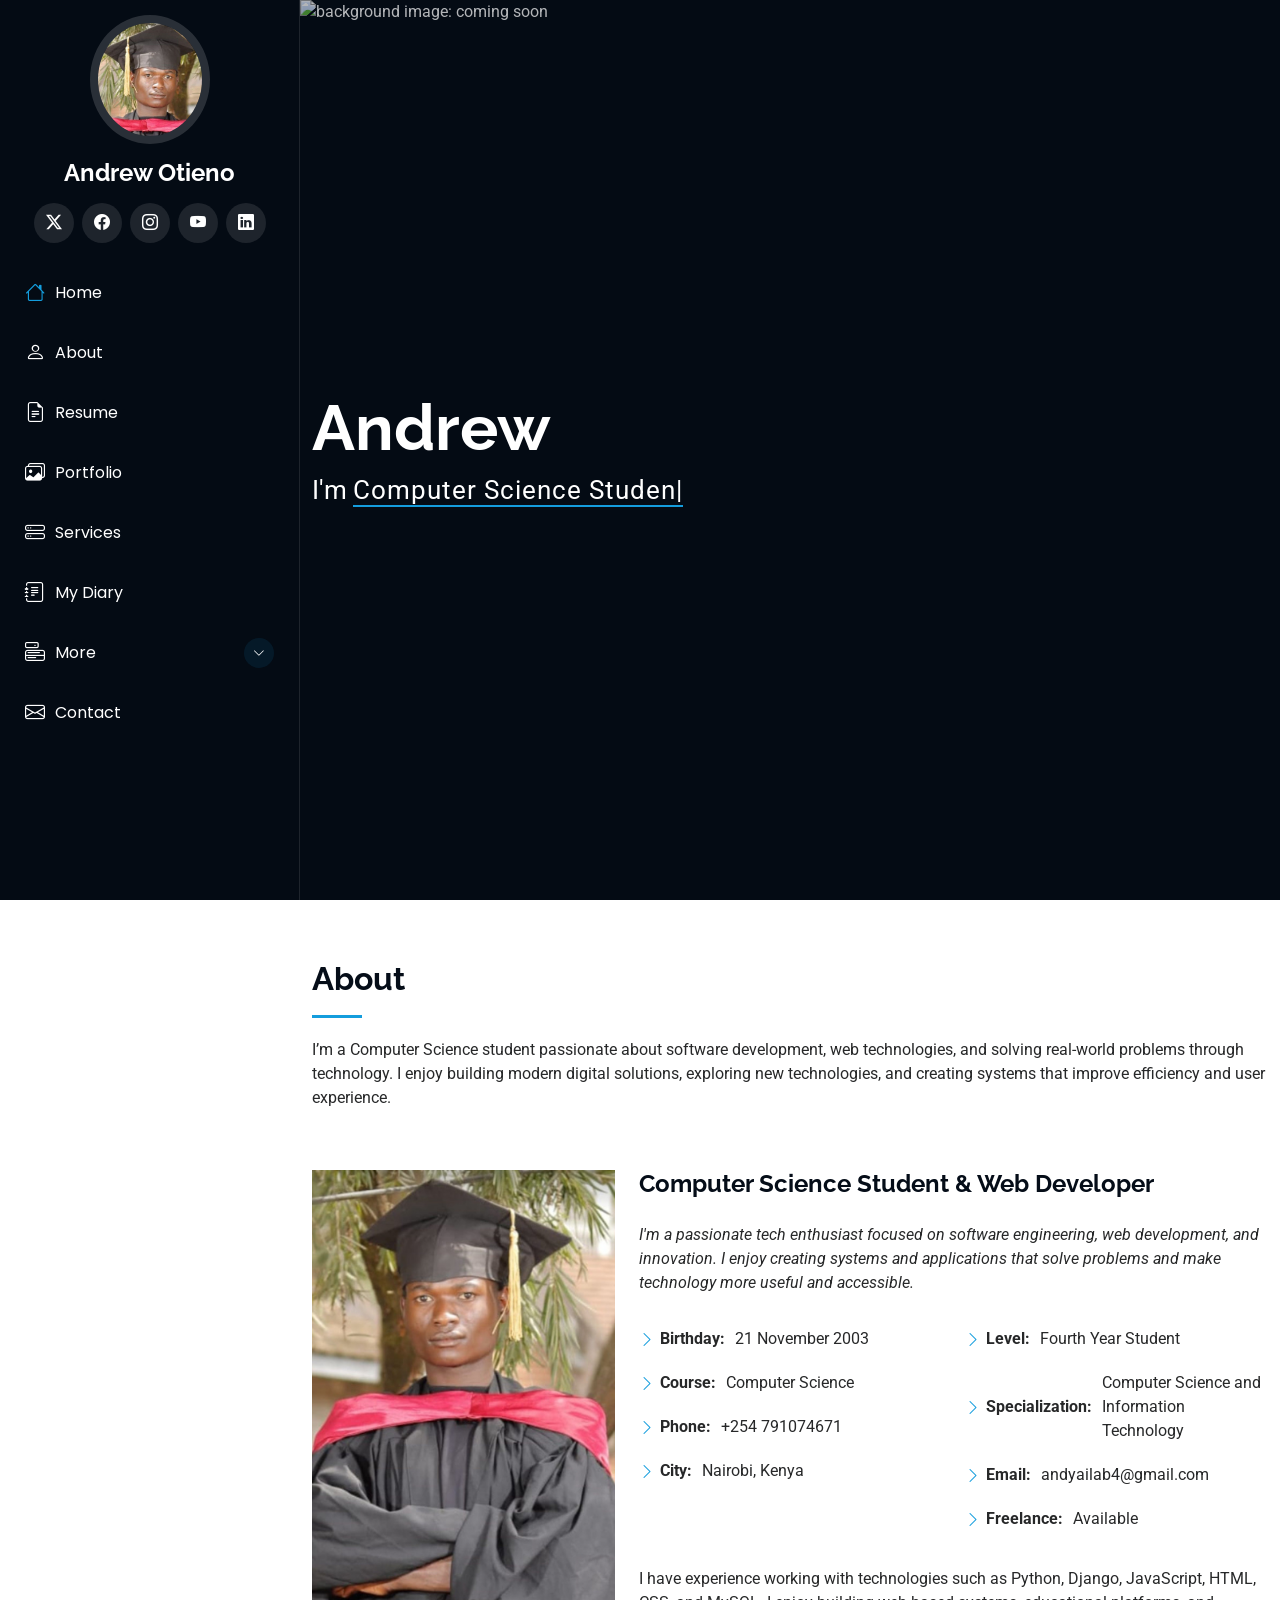
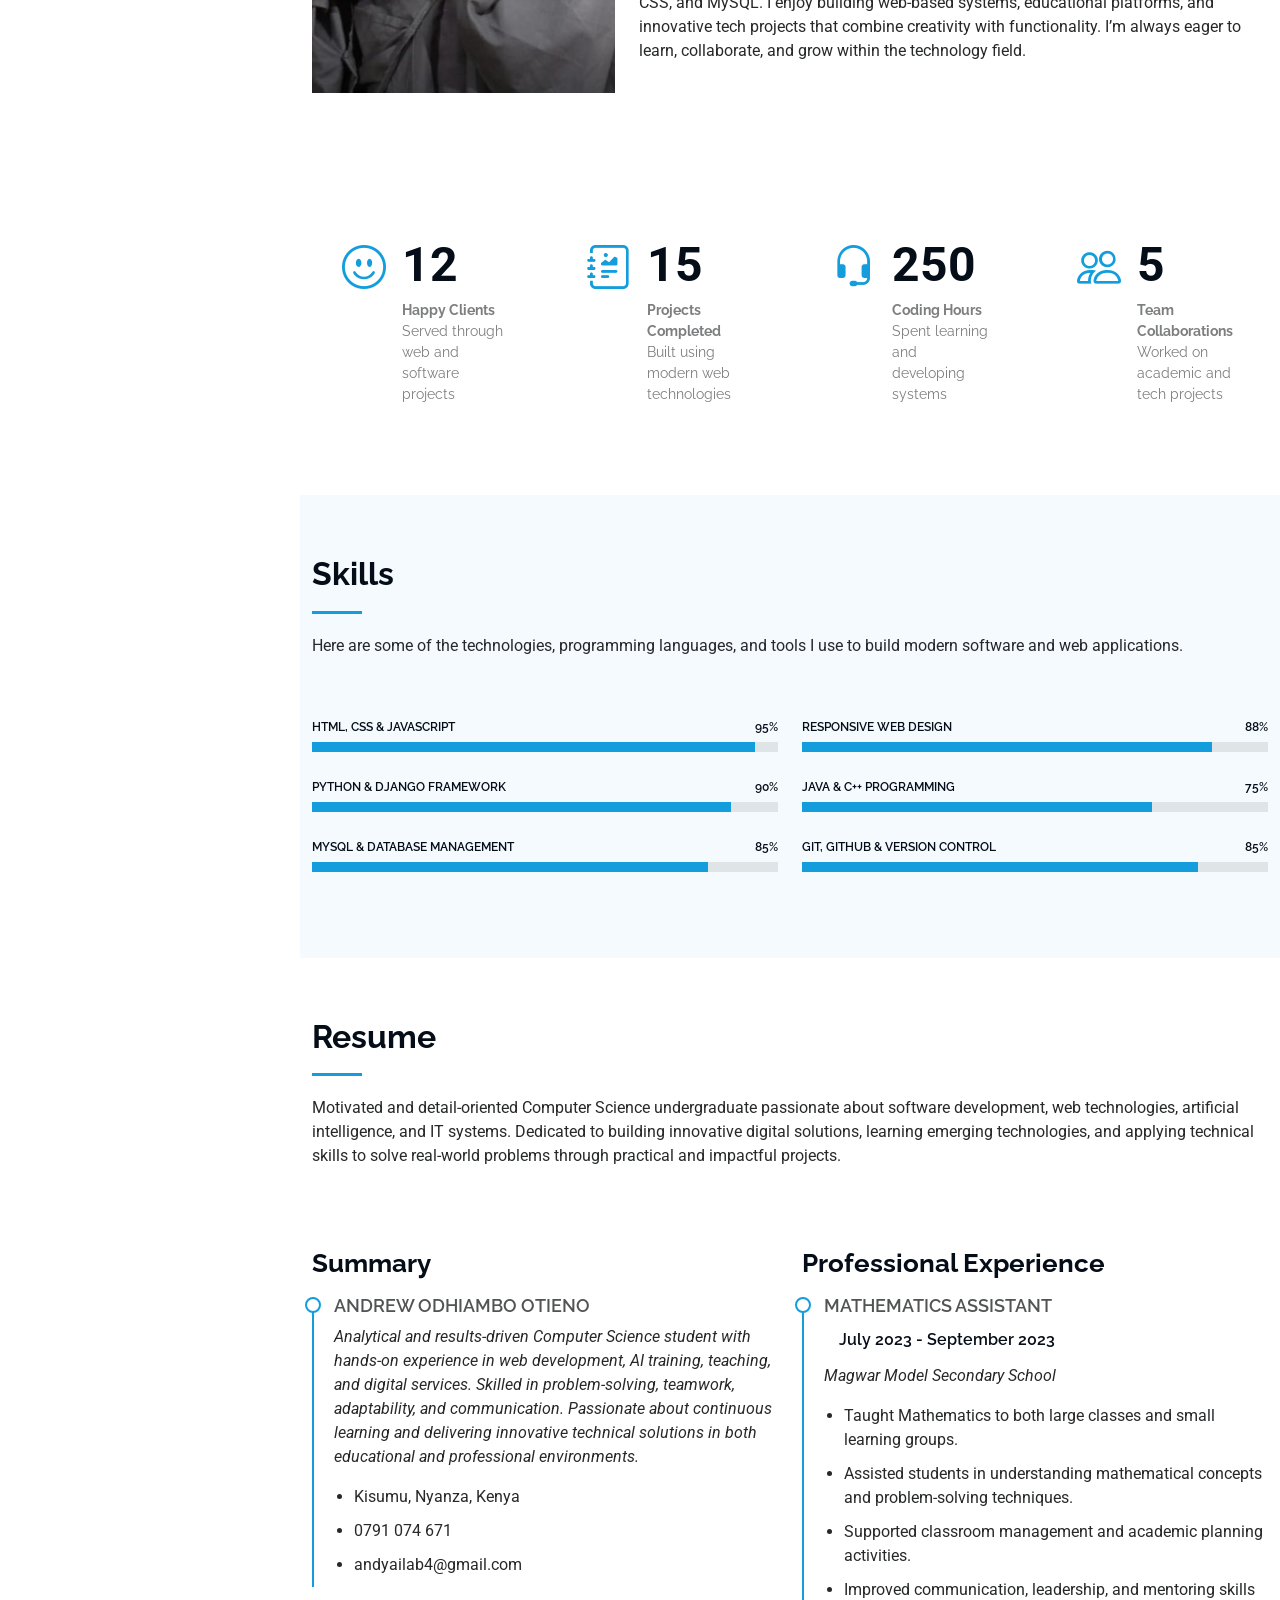
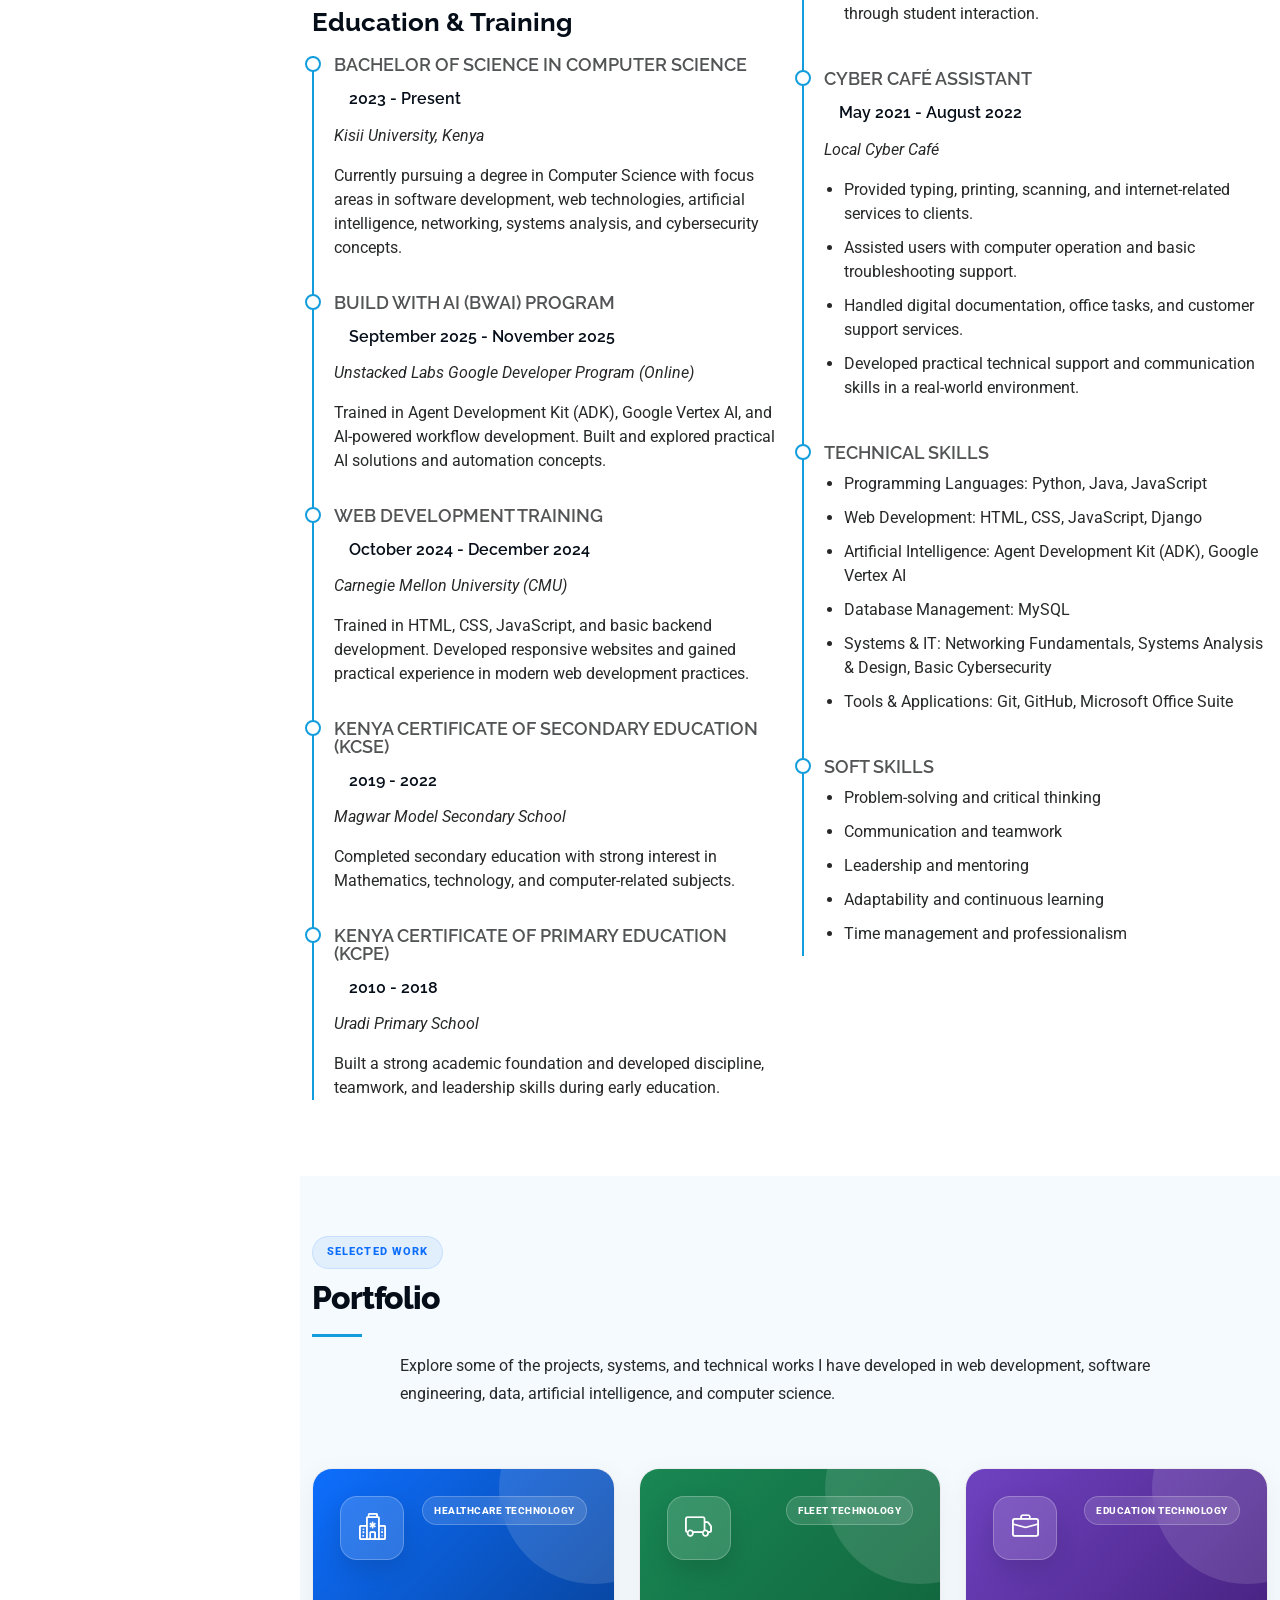
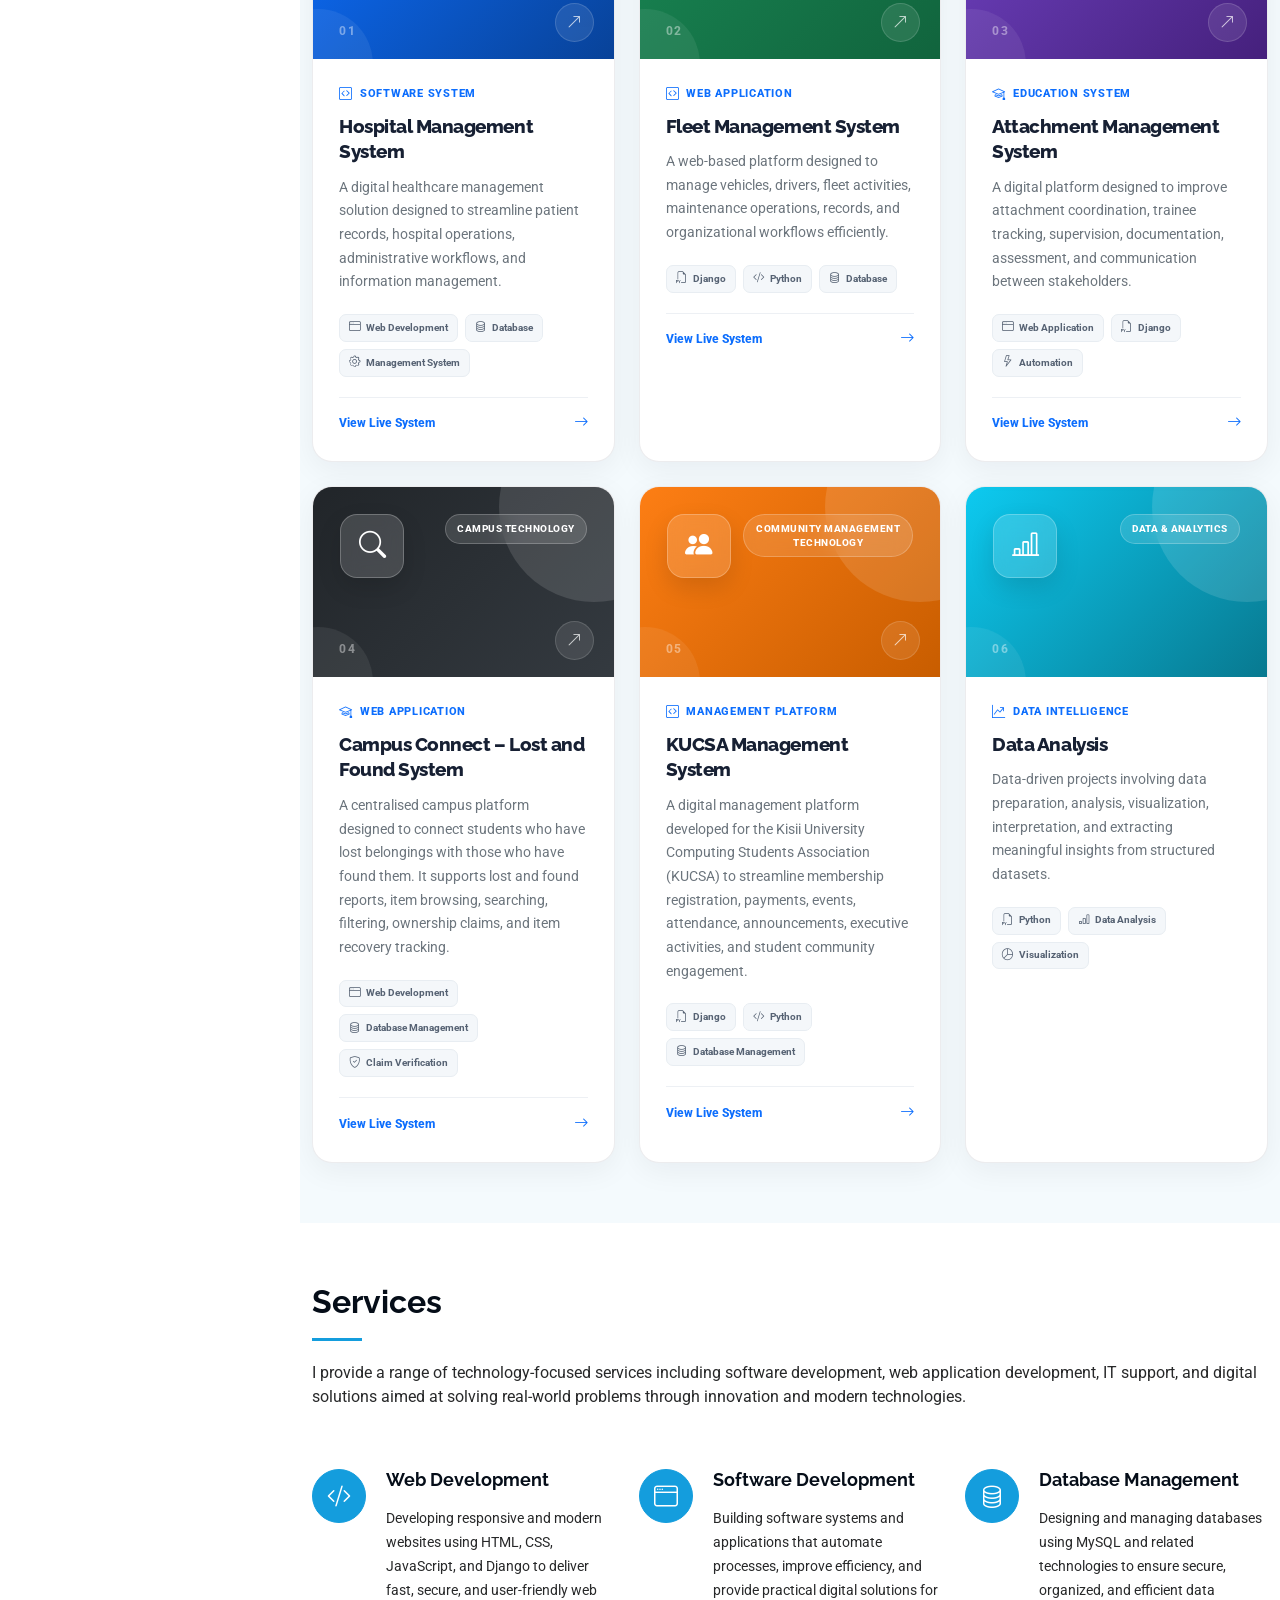
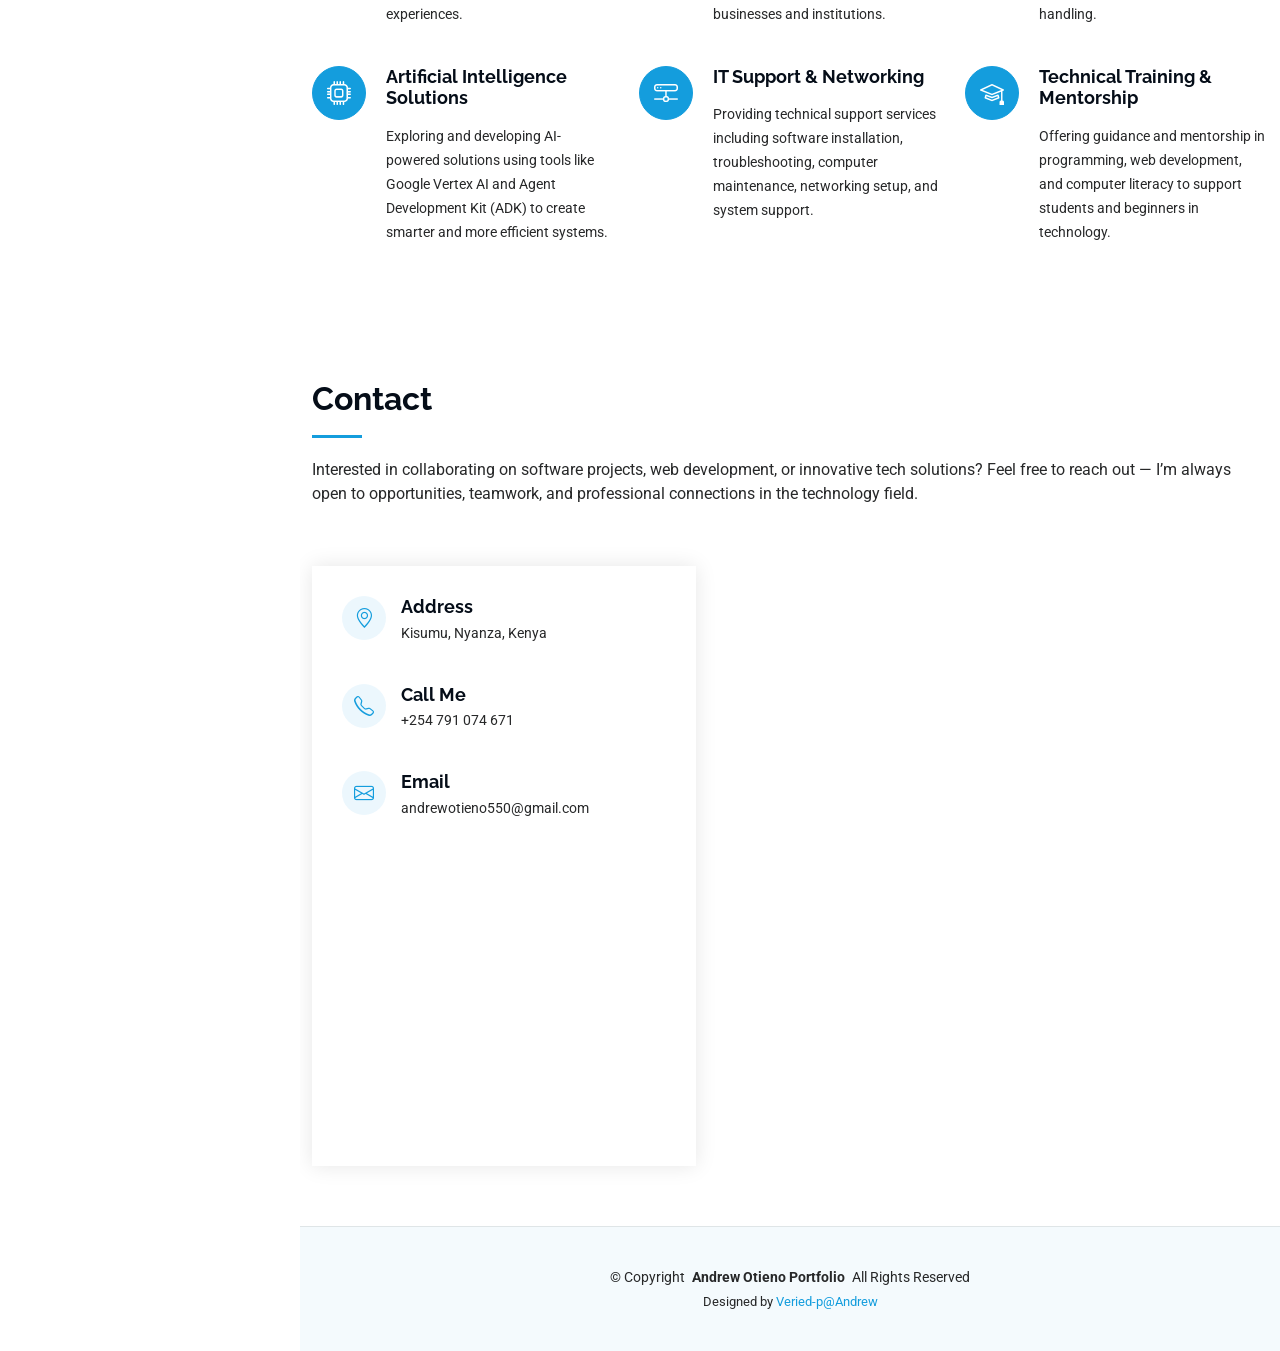
==== commit 6975997a: "add" ====
--- a/index.html
+++ b/index.html
@@ -793,7 +793,7 @@
 
       <img
         src="assets/img/lo.png"
-        alt="Andrew Otieno portfolio background"
+        alt="background image: coming soon"
         data-aos="fade-in"
       >
 
@@ -811,7 +811,7 @@
 
           <span
             class="typed"
-            data-typed-items="Computer Science Student, Web Developer, Software Developer, Desktop Developer, Tech Innovator, Graphic Designer"
+            data-typed-items="Computer Science Student, Web Developer, Software Developer, Data Scientist, AI Engineer, Tech Innovator, Graphic Designer"
           ></span>
 
           <span
@@ -927,19 +927,19 @@
                   <li>
                     <i class="bi bi-chevron-right"></i>
                     <strong>Level:</strong>
-                    <span>Third Year Student</span>
+                    <span>Fourth Year Student</span>
                   </li>
 
                   <li>
                     <i class="bi bi-chevron-right"></i>
                     <strong>Specialization:</strong>
-                    <span>Software &amp; Web Development</span>
+                    <span>Computer Science and Information Technology</span>
                   </li>
 
                   <li>
                     <i class="bi bi-chevron-right"></i>
                     <strong>Email:</strong>
-                    <span>andrewotieno550@gmail.com</span>
+                    <span>andyailab4@gmail.com</span>
                   </li>
 
                   <li>
@@ -1312,7 +1312,7 @@
               <ul>
                 <li>Kisumu, Nyanza, Kenya</li>
                 <li>0791 074 671</li>
-                <li>odhiamboandrew77@gmail.com</li>
+                <li>andyailab4@gmail.com</li>
               </ul>
 
             </div>
@@ -1386,7 +1386,7 @@
 
               <p>
                 <em>
-                  eMobilis Technology Training Institute
+                  Carnegie Mellon University (CMU)
                 </em>
               </p>
 
@@ -1951,148 +1951,189 @@
           </div>
 
 
-          <!-- ======================================================
-               PROJECT 04 — TRUSTNET
-               ====================================================== -->
-
-          <div class="col-lg-4 col-md-6">
-
-            <article class="modern-portfolio-card">
-
-              <div class="portfolio-card-top security-project">
-
-                <div class="portfolio-project-number">
-                  04
-                </div>
-
-                <div class="portfolio-project-icon">
-                  <i class="bi bi-shield-check"></i>
-                </div>
-
-                <div class="portfolio-card-glow"></div>
-
-                <span class="portfolio-category">
-                  Cybersecurity &amp; AI
-                </span>
-
-              </div>
-
-
-              <div class="portfolio-card-body">
-
-                <div class="portfolio-card-label">
-                  <i class="bi bi-cpu"></i>
-                  Artificial Intelligence
-                </div>
-
-                <h4>
-                  Trustnet
-                </h4>
-
-                <p>
-                  A technology concept focused on cybersecurity,
-                  intelligent risk analysis, anomaly detection,
-                  and identifying unusual activities within modern
-                  digital environments.
-                </p>
-
-
-                <div class="portfolio-tech">
-
-                  <span>
-                    <i class="bi bi-filetype-py"></i>
-                    Python
-                  </span>
-
-                  <span>
-                    <i class="bi bi-robot"></i>
-                    Machine Learning
-                  </span>
-
-                  <span>
-                    <i class="bi bi-shield-lock"></i>
-                    Cybersecurity
-                  </span>
-
-                </div>
-
-              </div>
-
-            </article>
-
-          </div>
-
-
-          <!-- ======================================================
-               PROJECT 05 — SYSTEM ALGORITHM
-               ====================================================== -->
-
-          <div class="col-lg-4 col-md-6">
-
-            <article class="modern-portfolio-card">
-
-              <div class="portfolio-card-top algorithm-project">
-
-                <div class="portfolio-project-number">
-                  05
-                </div>
-
-                <div class="portfolio-project-icon">
-                  <i class="bi bi-diagram-3"></i>
-                </div>
-
-                <div class="portfolio-card-glow"></div>
-
-                <span class="portfolio-category">
-                  Software Engineering
-                </span>
-
-              </div>
-
-
-              <div class="portfolio-card-body">
-
-                <div class="portfolio-card-label">
-                  <i class="bi bi-braces"></i>
-                  Computational Thinking
-                </div>
-
-                <h4>
-                  System Algorithm
-                </h4>
-
-                <p>
-                  Practical algorithmic implementations focused on
-                  efficient processing, logical reasoning, optimization,
-                  computational thinking, and solving complex
-                  programming problems.
-                </p>
-
-
-                <div class="portfolio-tech">
-
-                  <span>
-                    <i class="bi bi-diagram-3"></i>
-                    Algorithms
-                  </span>
-
-                  <span>
-                    <i class="bi bi-code-slash"></i>
-                    Python
-                  </span>
-
-                  <span>
-                    <i class="bi bi-lightbulb"></i>
-                    Problem Solving
-                  </span>
-
-                </div>
-
-              </div>
-
-            </article>
-
-          </div>
+
+<!-- ======================================================
+     PROJECT 04 — CAMPUS CONNECT
+     ====================================================== -->
+
+<div class="col-lg-4 col-md-6">
+
+  <a
+    href="https://kisii-lost-and-found-items.onrender.com/"
+    target="_blank"
+    rel="noopener noreferrer"
+    class="modern-portfolio-card portfolio-link"
+    aria-label="Open Campus Connect Lost and Found System"
+  >
+
+    <div class="portfolio-card-top security-project">
+
+      <div class="portfolio-project-number">
+        04
+      </div>
+
+      <div class="portfolio-project-icon">
+        <i class="bi bi-search"></i>
+      </div>
+
+      <div class="portfolio-card-glow"></div>
+
+      <span class="portfolio-category">
+        Campus Technology
+      </span>
+
+      <div class="portfolio-external-icon">
+        <i class="bi bi-arrow-up-right"></i>
+      </div>
+
+    </div>
+
+    <div class="portfolio-card-body">
+
+      <div class="portfolio-card-label">
+        <i class="bi bi-mortarboard"></i>
+        Web Application
+      </div>
+
+      <h4>
+        Campus Connect – Lost and Found System
+      </h4>
+
+      <p>
+        A centralised campus platform designed to connect students
+        who have lost belongings with those who have found them.
+        It supports lost and found reports, item browsing, searching,
+        filtering, ownership claims, and item recovery tracking.
+      </p>
+
+      <div class="portfolio-tech">
+
+        <span>
+          <i class="bi bi-window"></i>
+          Web Development
+        </span>
+
+        <span>
+          <i class="bi bi-database"></i>
+          Database Management
+        </span>
+
+        <span>
+          <i class="bi bi-shield-check"></i>
+          Claim Verification
+        </span>
+
+      </div>
+
+      <div class="portfolio-visit">
+
+        <span>
+          View Live System
+        </span>
+
+        <i class="bi bi-arrow-right"></i>
+
+      </div>
+
+    </div>
+
+  </a>
+
+</div>
+
+
+
+
+<!-- ======================================================
+     PROJECT 05 — KUCSA MANAGEMENT SYSTEM
+     ====================================================== -->
+
+<div class="col-lg-4 col-md-6">
+
+  <a
+    href="https://ksu-kucsa.vercel.app/"
+    target="_blank"
+    rel="noopener noreferrer"
+    class="modern-portfolio-card portfolio-link"
+    aria-label="Open Kisii University Computing Students Association Platform"
+  >
+
+    <div class="portfolio-card-top algorithm-project">
+
+      <div class="portfolio-project-number">
+        05
+      </div>
+
+      <div class="portfolio-project-icon">
+        <i class="bi bi-people-fill"></i>
+      </div>
+
+      <div class="portfolio-card-glow"></div>
+
+      <span class="portfolio-category">
+        Community Management Technology
+      </span>
+
+      <div class="portfolio-external-icon">
+        <i class="bi bi-arrow-up-right"></i>
+      </div>
+
+    </div>
+
+    <div class="portfolio-card-body">
+
+      <div class="portfolio-card-label">
+        <i class="bi bi-code-square"></i>
+        Management Platform
+      </div>
+
+      <h4>
+        KUCSA Management System
+      </h4>
+
+      <p>
+        A digital management platform developed for the Kisii
+        University Computing Students Association (KUCSA) to
+        streamline membership registration, payments, events,
+        attendance, announcements, executive activities, and
+        student community engagement.
+      </p>
+
+      <div class="portfolio-tech">
+
+        <span>
+          <i class="bi bi-filetype-py"></i>
+          Django
+        </span>
+
+        <span>
+          <i class="bi bi-code-slash"></i>
+          Python
+        </span>
+
+        <span>
+          <i class="bi bi-database"></i>
+          Database Management
+        </span>
+
+      </div>
+
+      <div class="portfolio-visit">
+
+        <span>
+          View Live System
+        </span>
+
+        <i class="bi bi-arrow-right"></i>
+
+      </div>
+
+    </div>
+
+  </a>
+
+</div>
+
 
 
           <!-- ======================================================
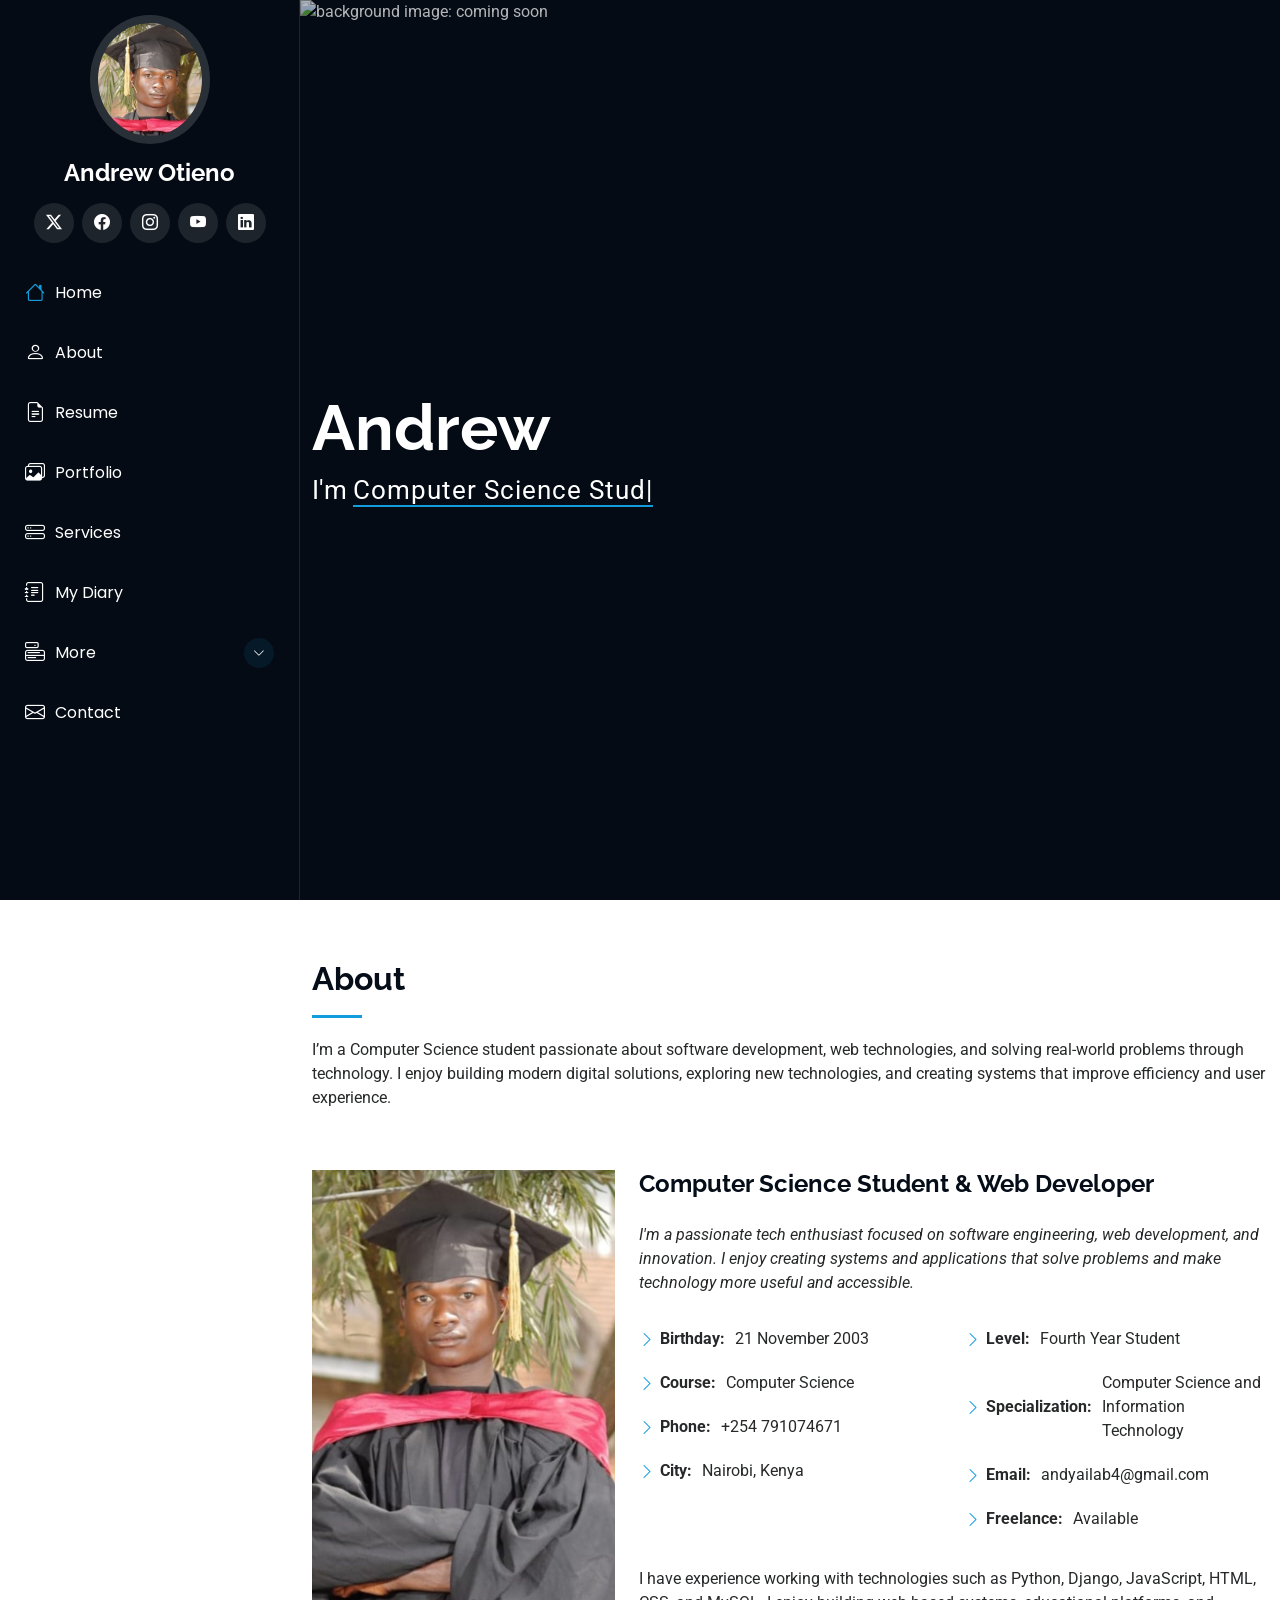
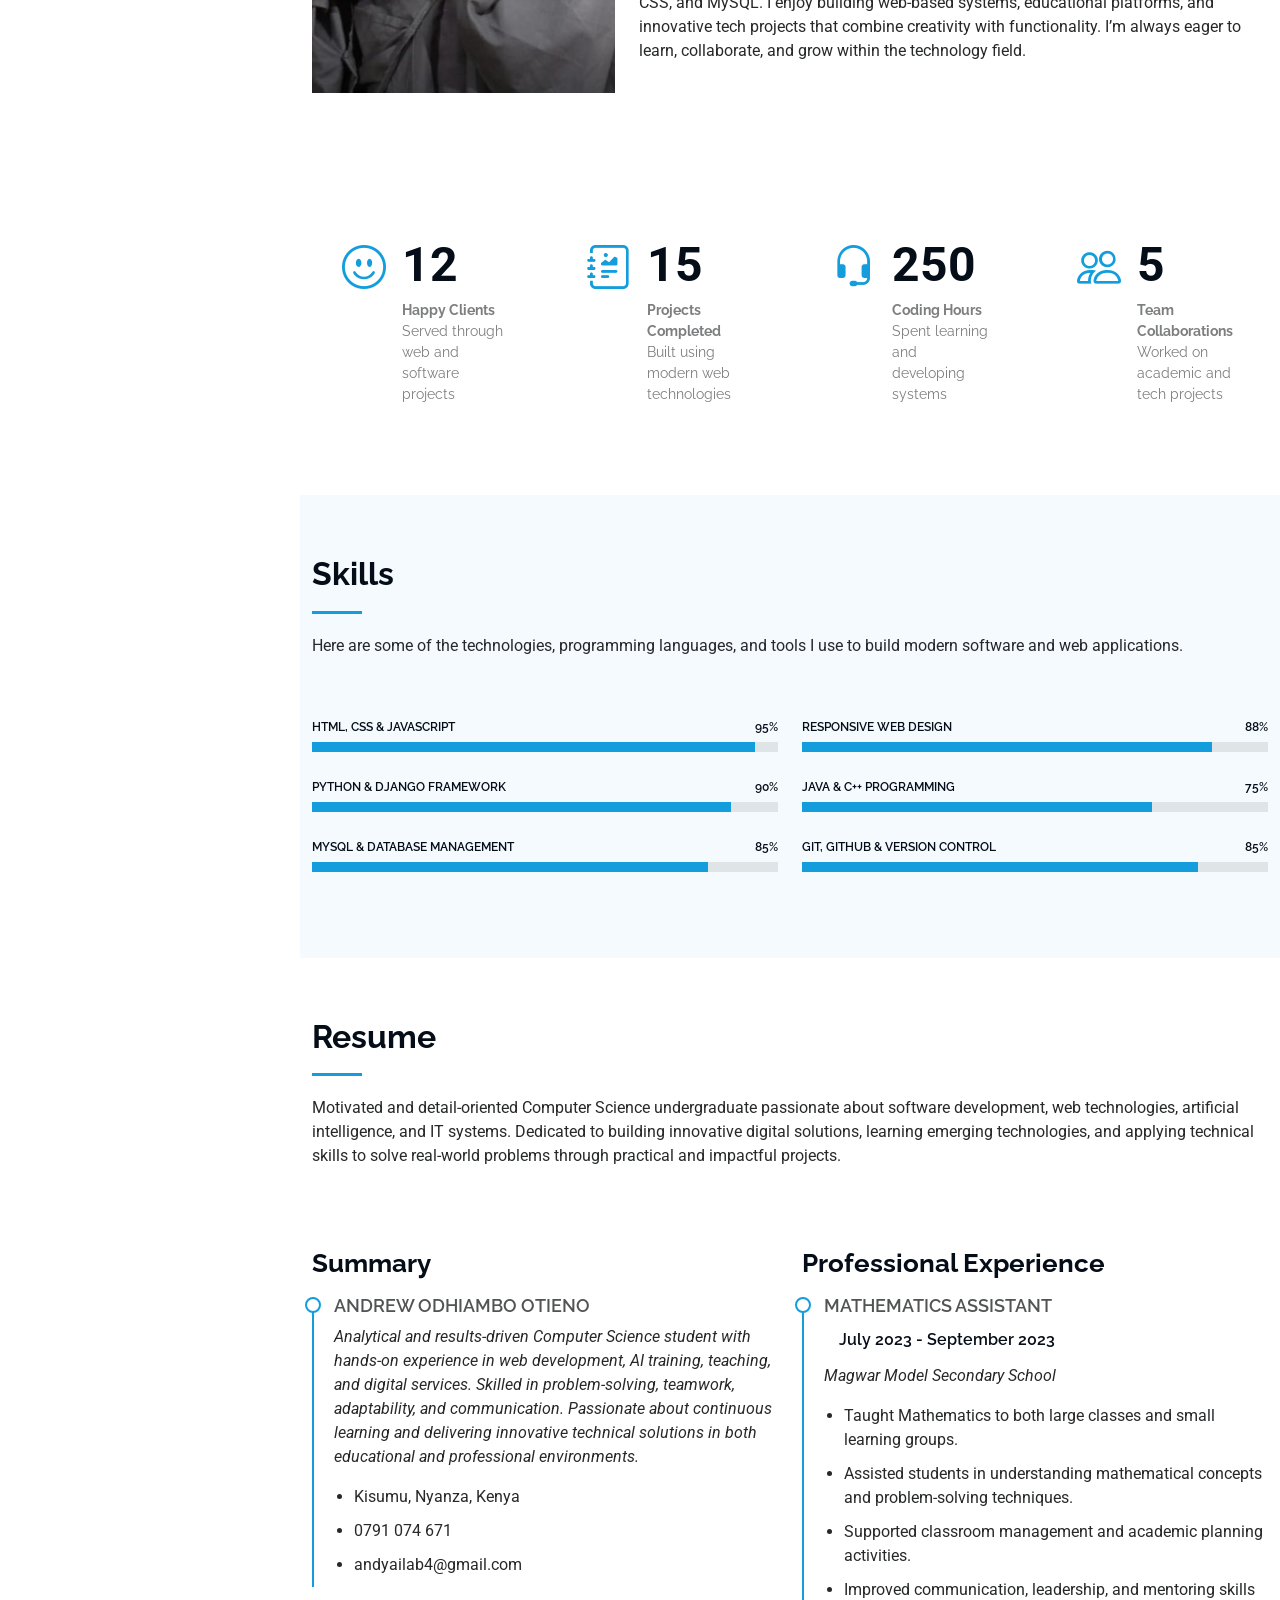
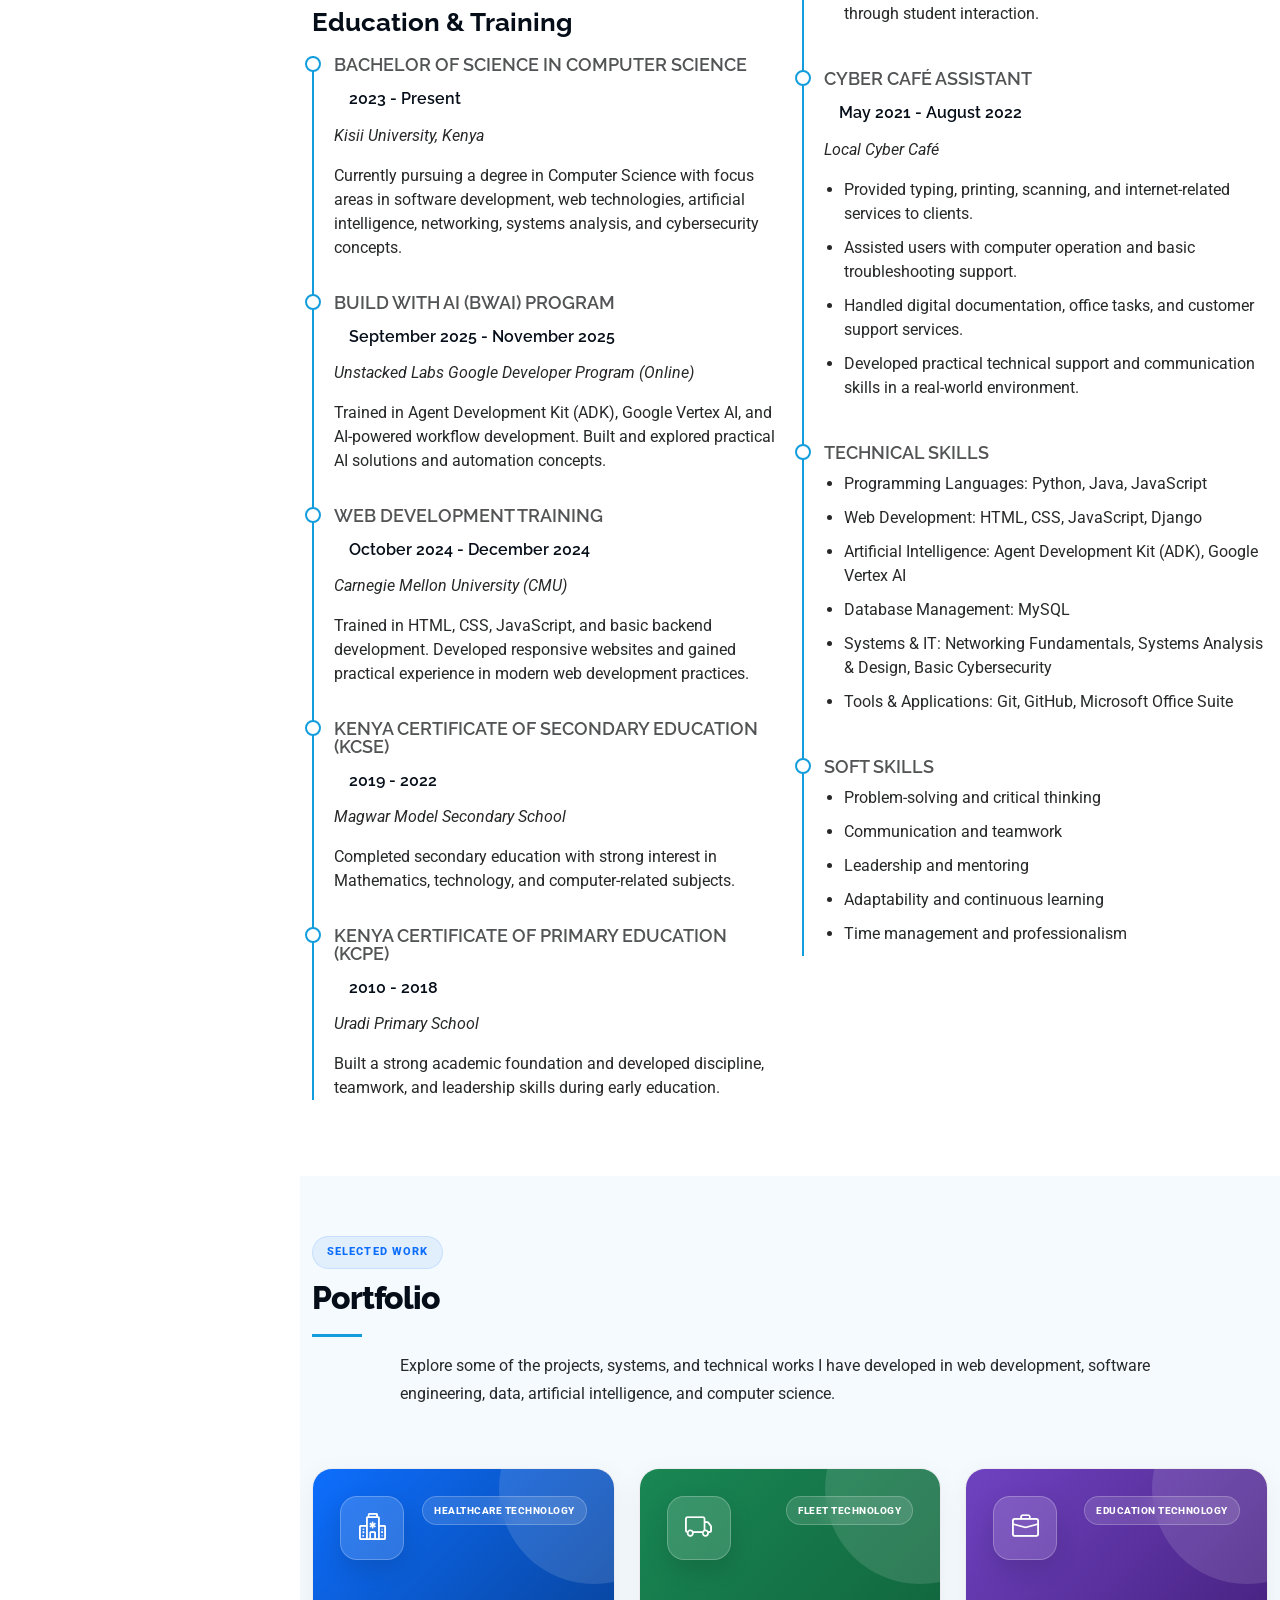
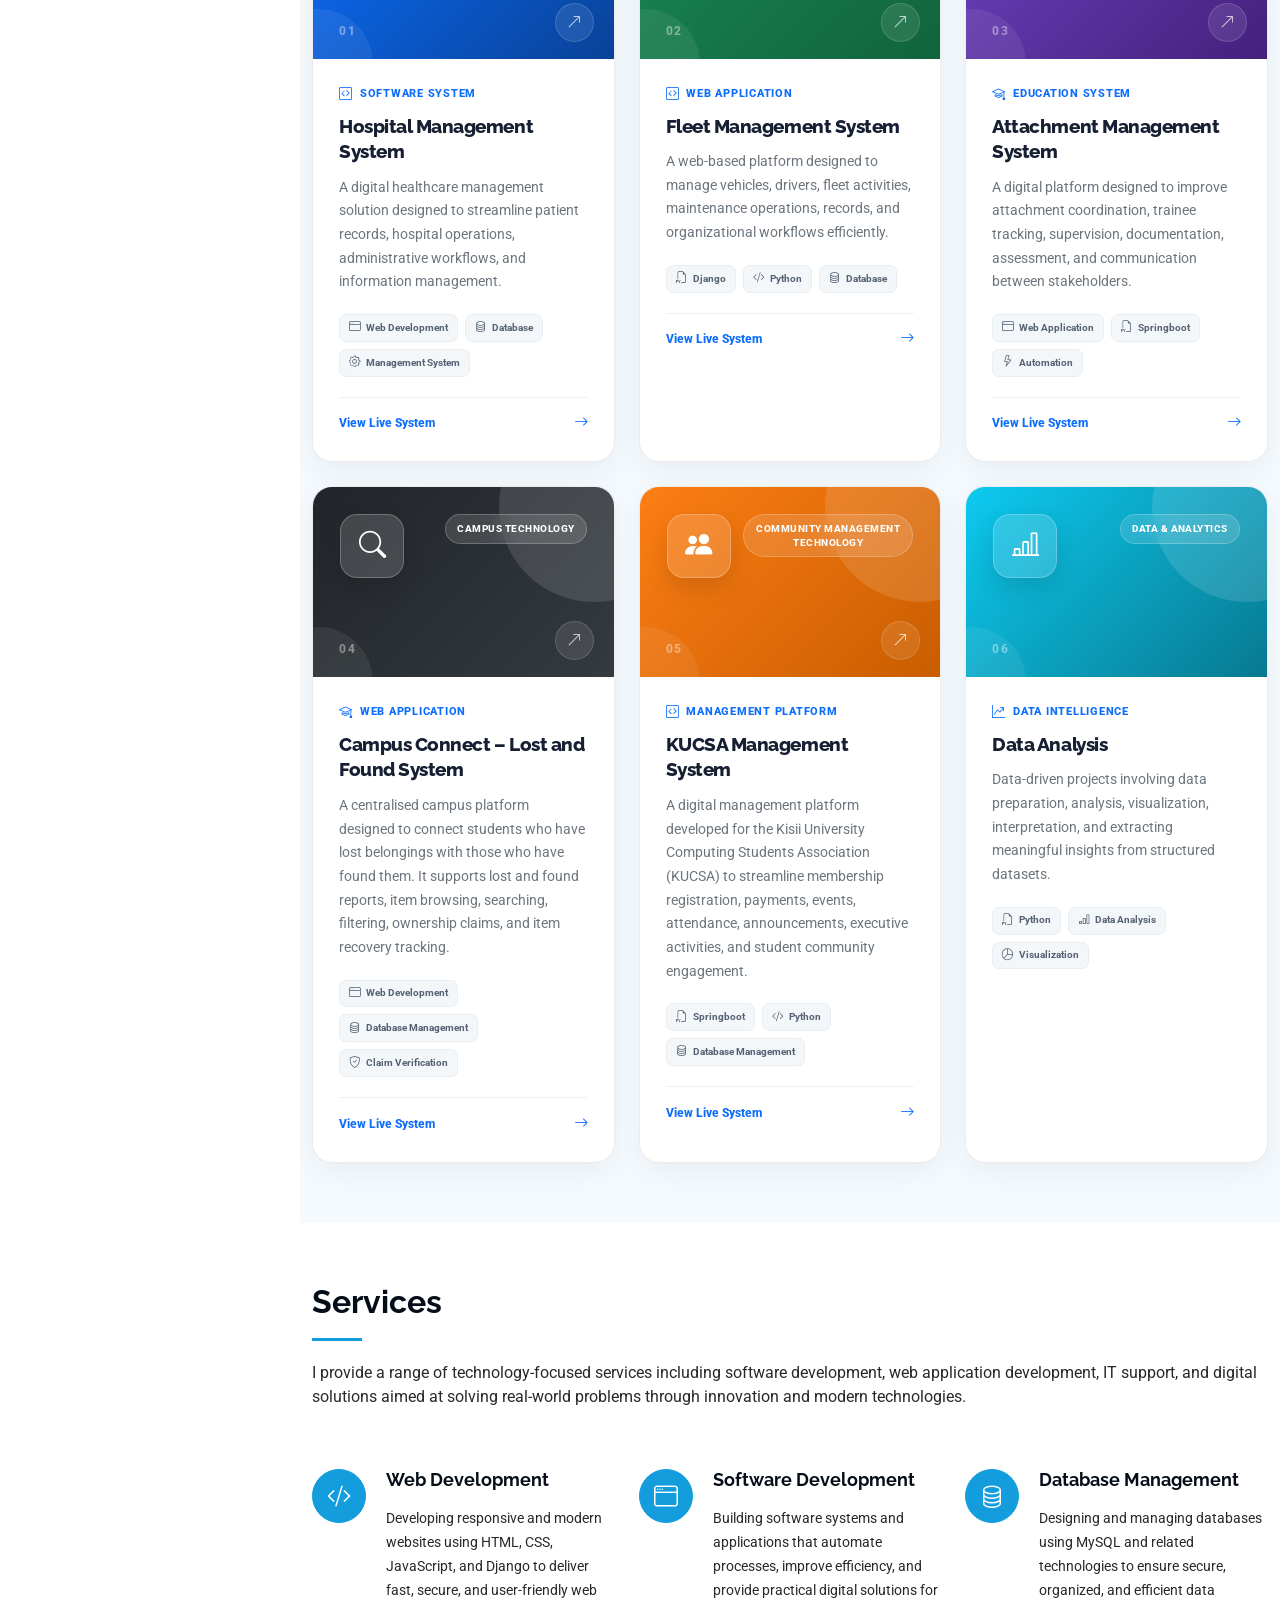
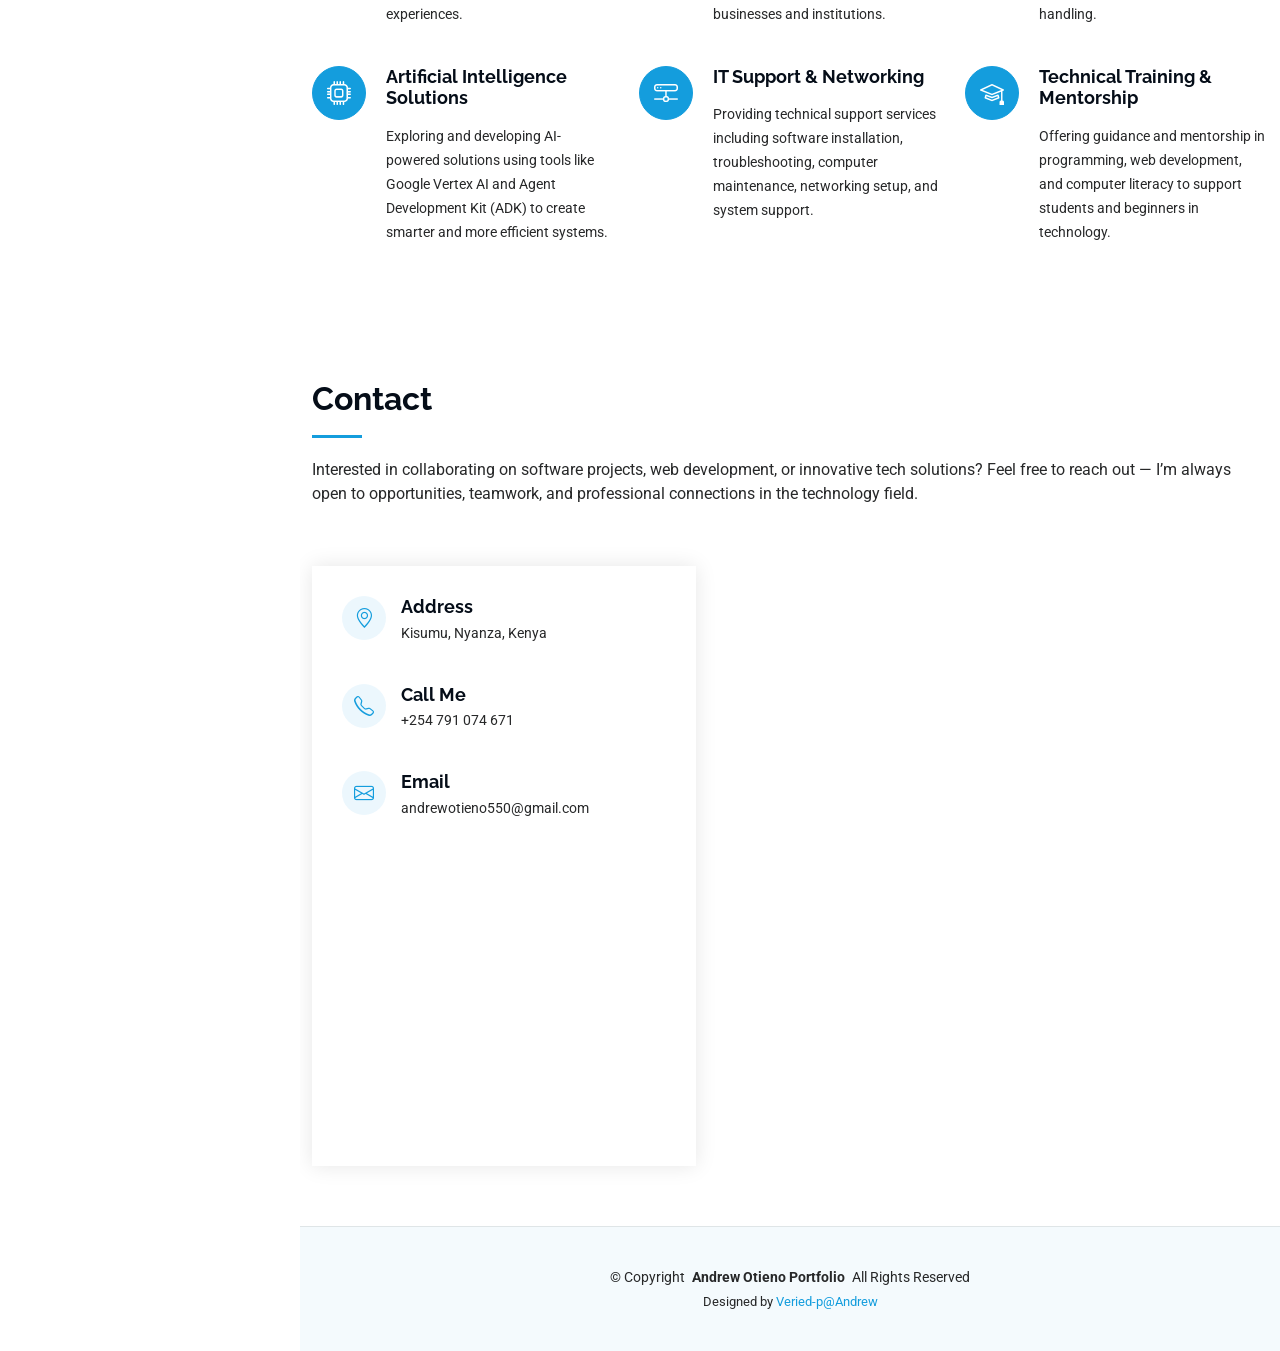
==== commit c78dee03: "hi" ====
--- a/index.html
+++ b/index.html
@@ -1923,7 +1923,7 @@
 
                   <span>
                     <i class="bi bi-filetype-py"></i>
-                    Django
+                    Springboot
                   </span>
 
                   <span>
@@ -2103,7 +2103,7 @@
 
         <span>
           <i class="bi bi-filetype-py"></i>
-          Django
+          Springboot
         </span>
 
         <span>
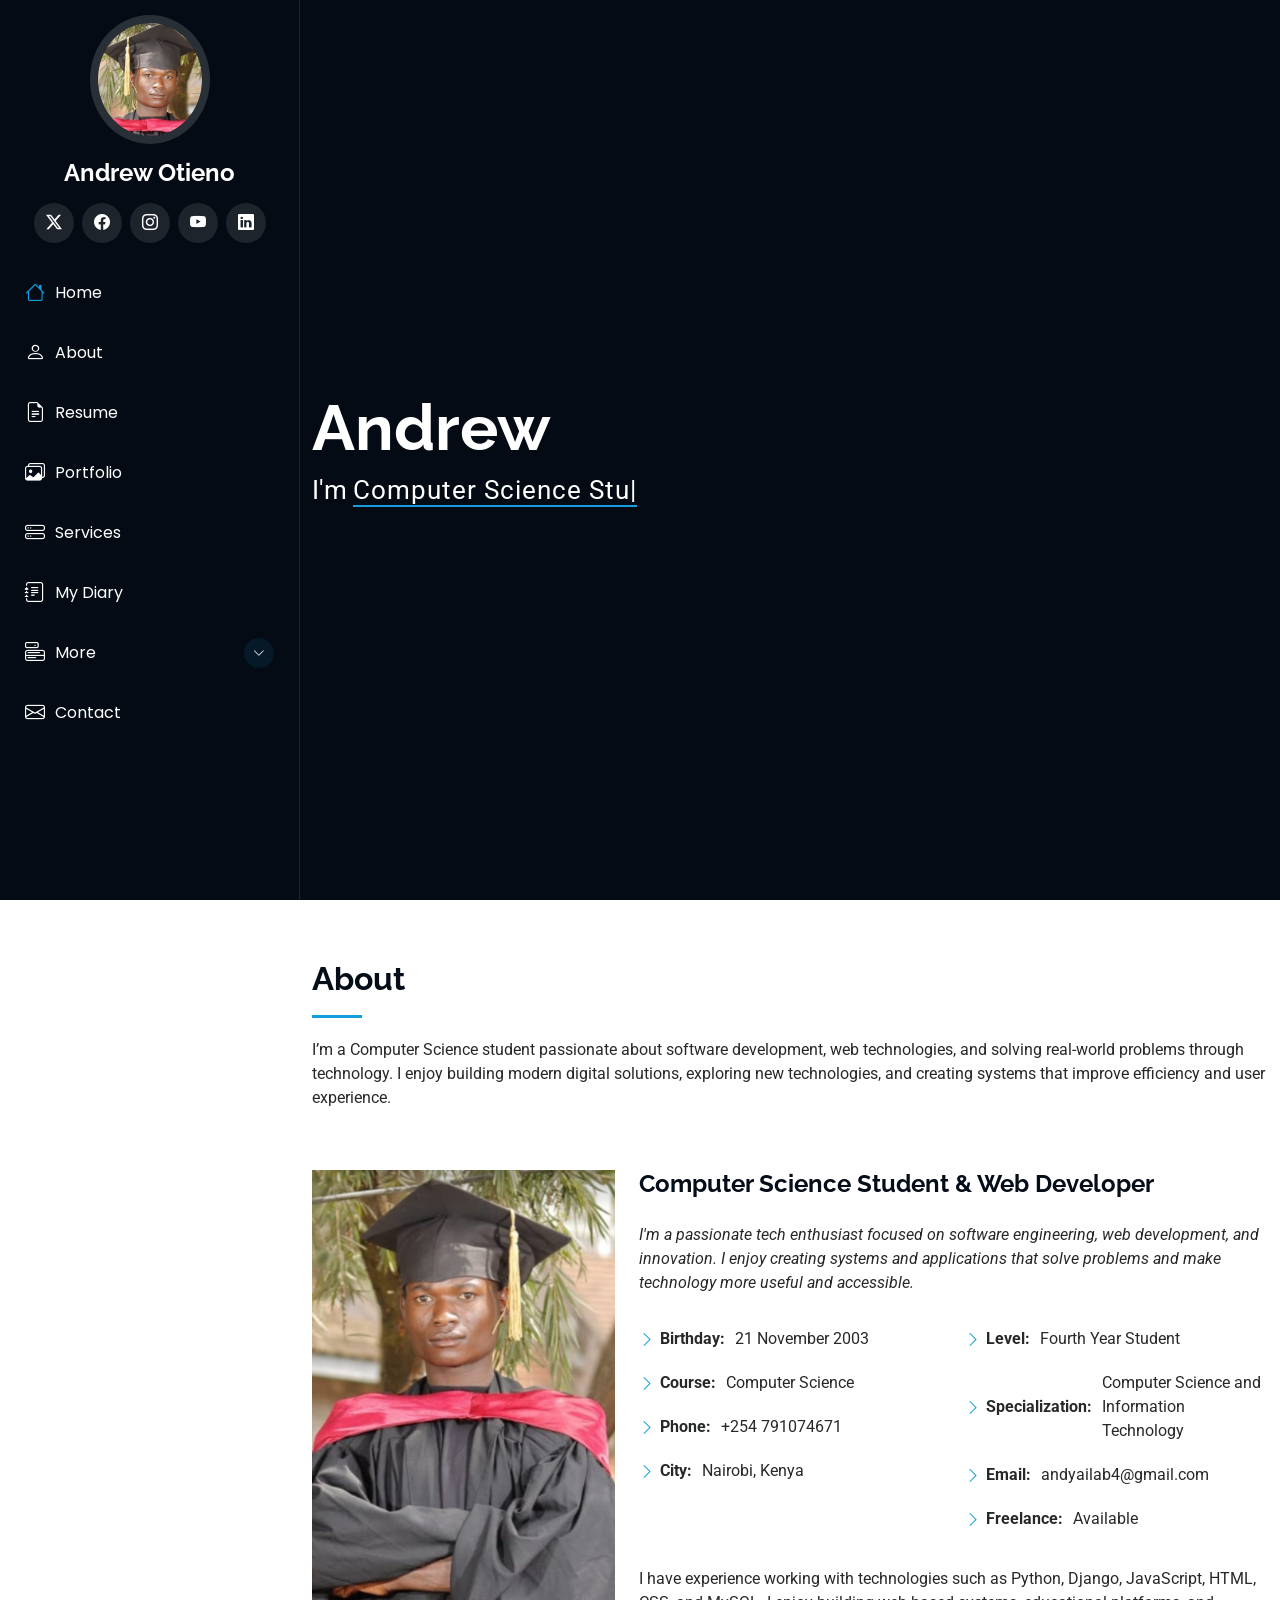
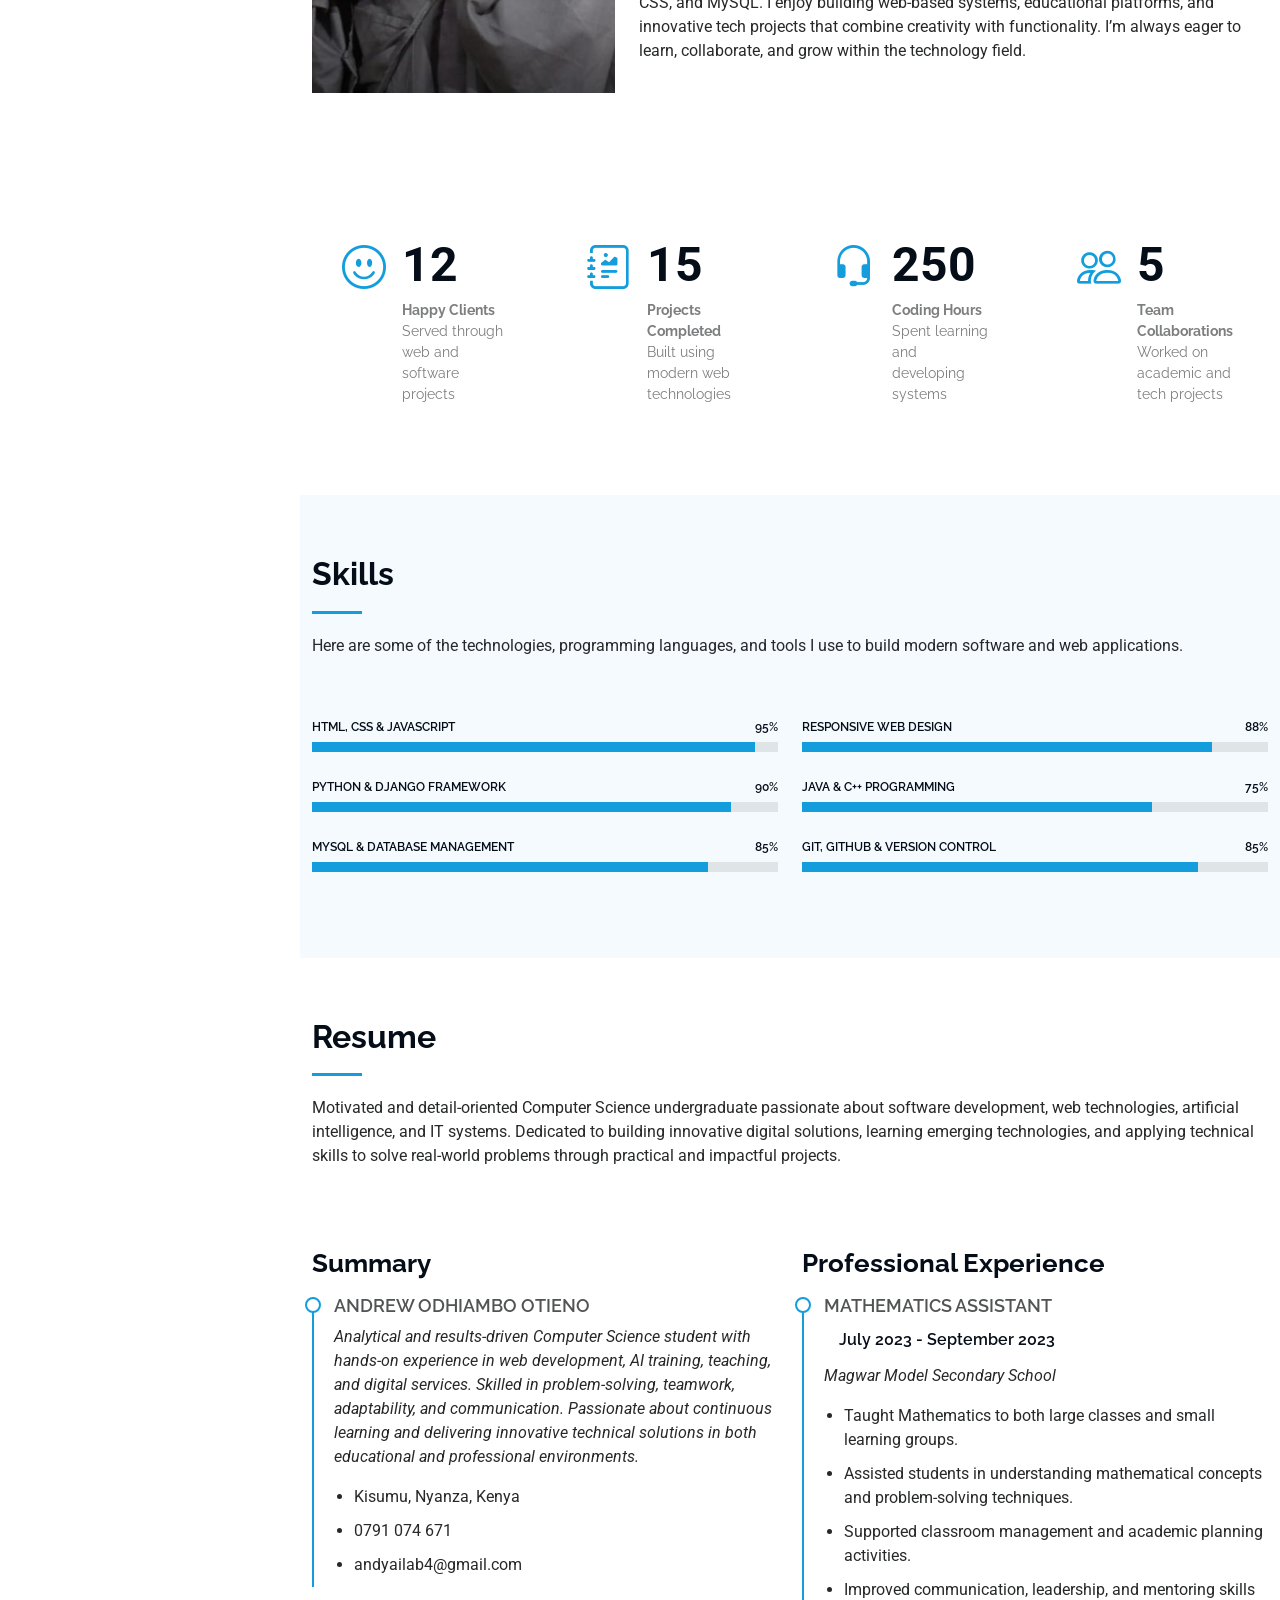
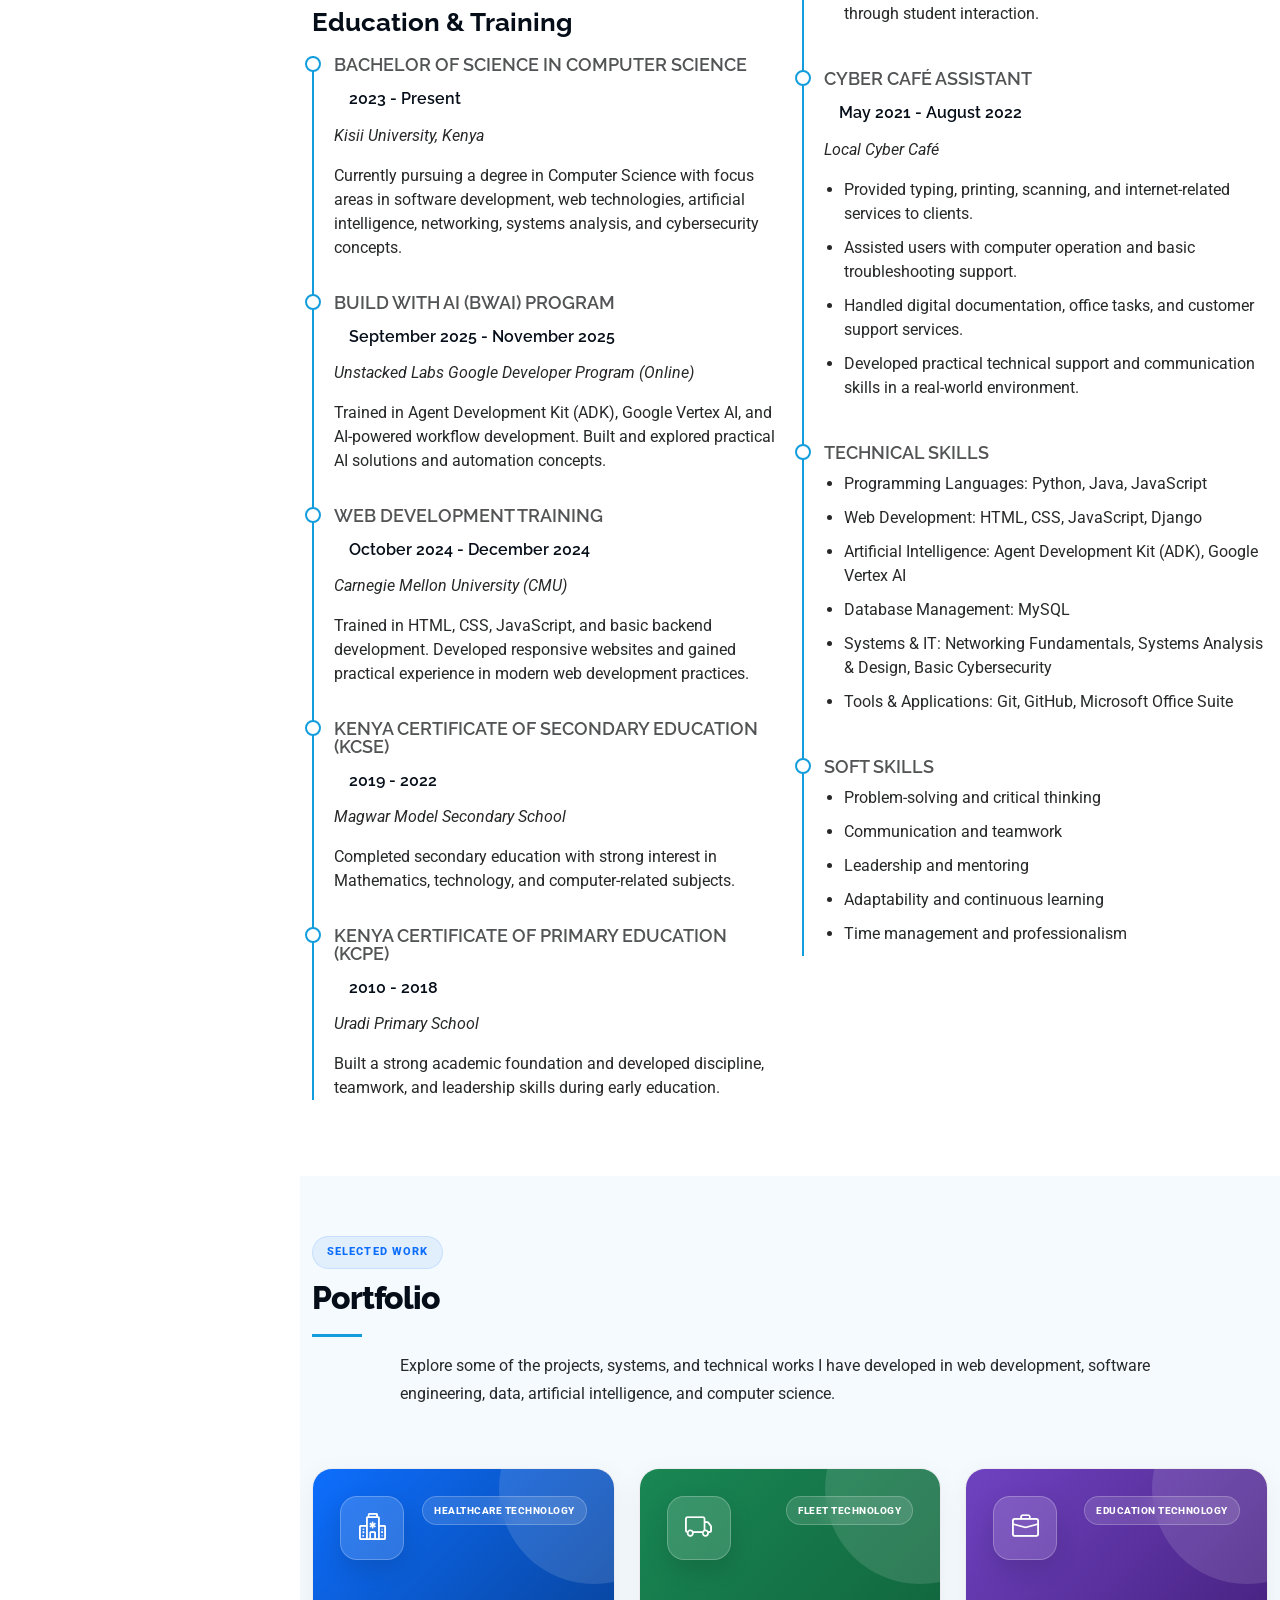
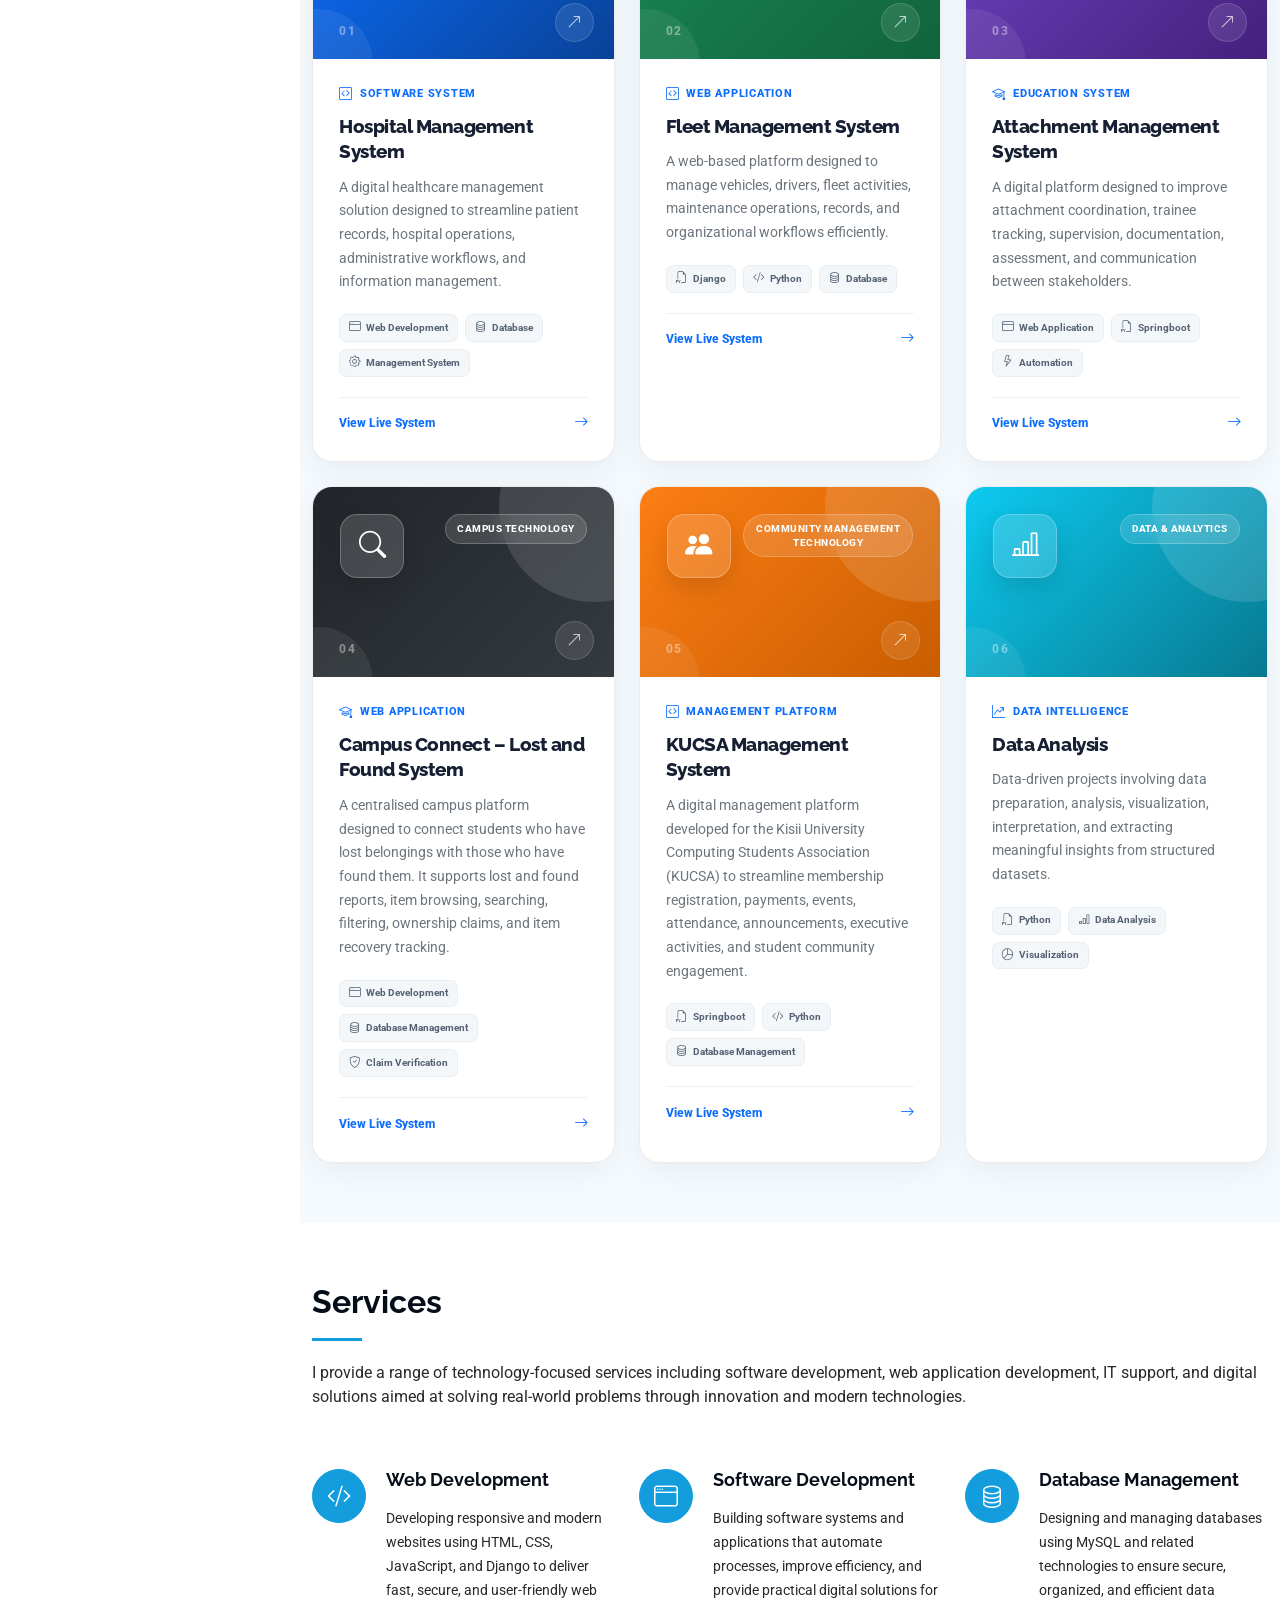
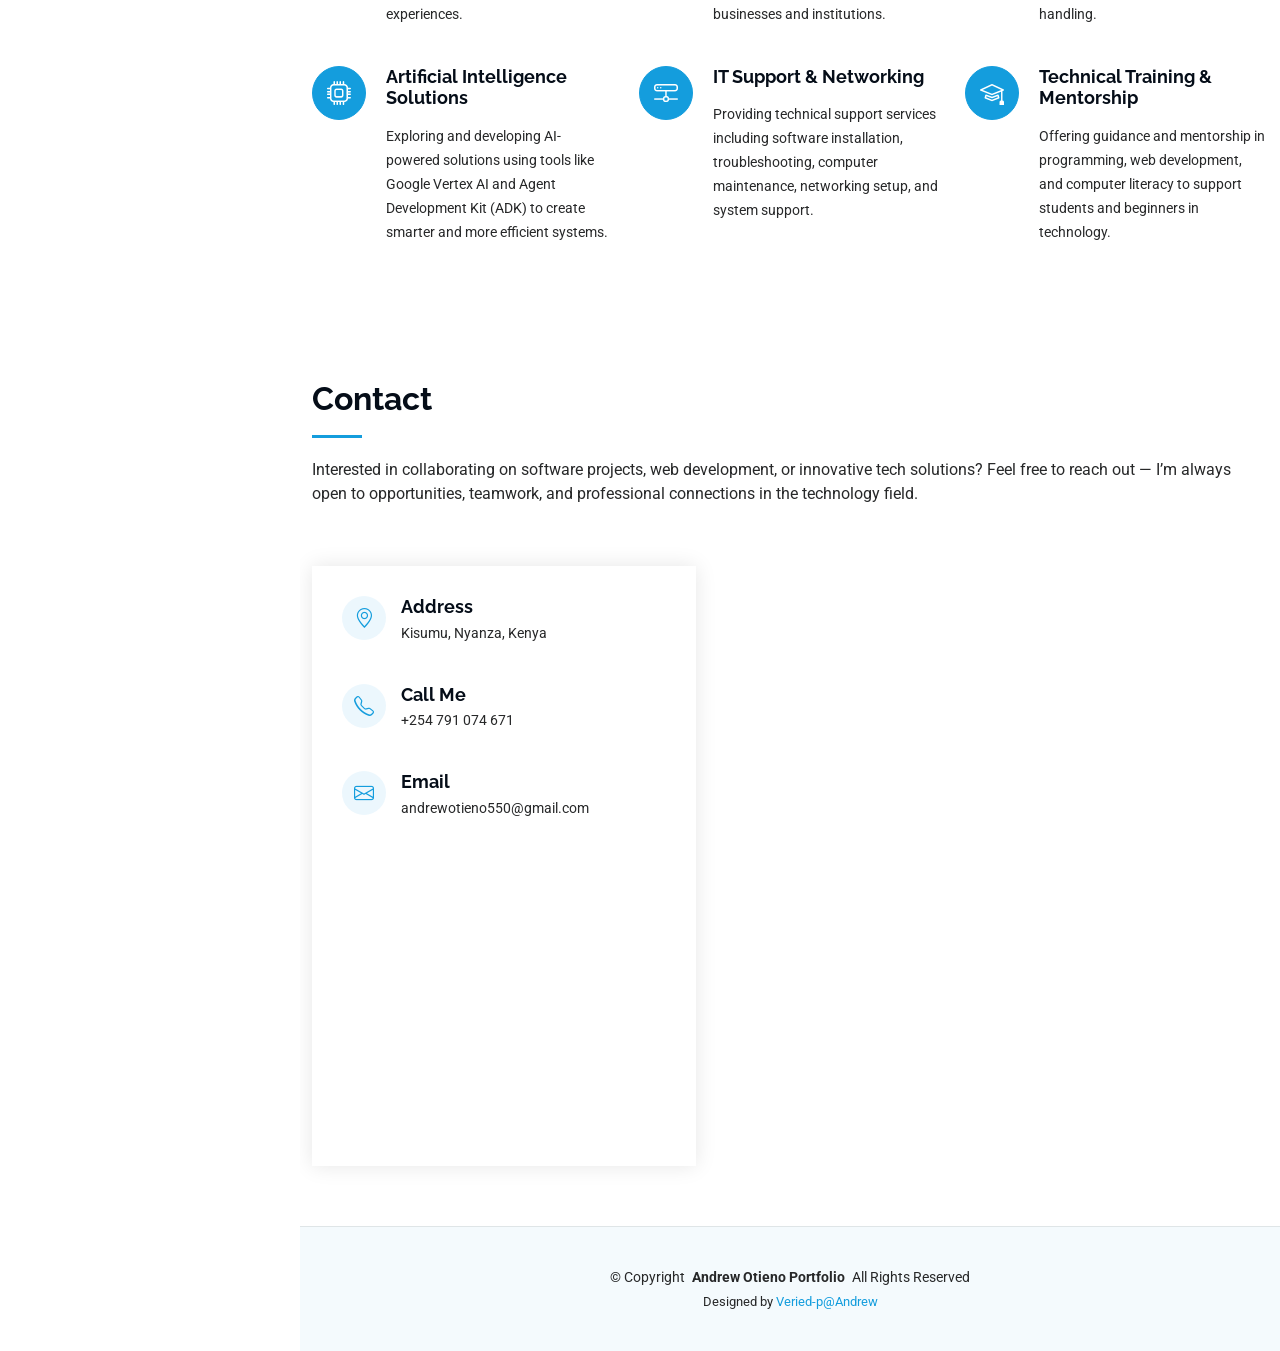
==== commit 789a7c0a: "commit" ====
--- a/index.html
+++ b/index.html
@@ -791,11 +791,11 @@
       class="hero section dark-background"
     >
 
-      <img
+      <!-- <img
         src="assets/img/lo.png"
         alt="background image: coming soon"
         data-aos="fade-in"
-      >
+      > -->
 
       <div
         class="container"
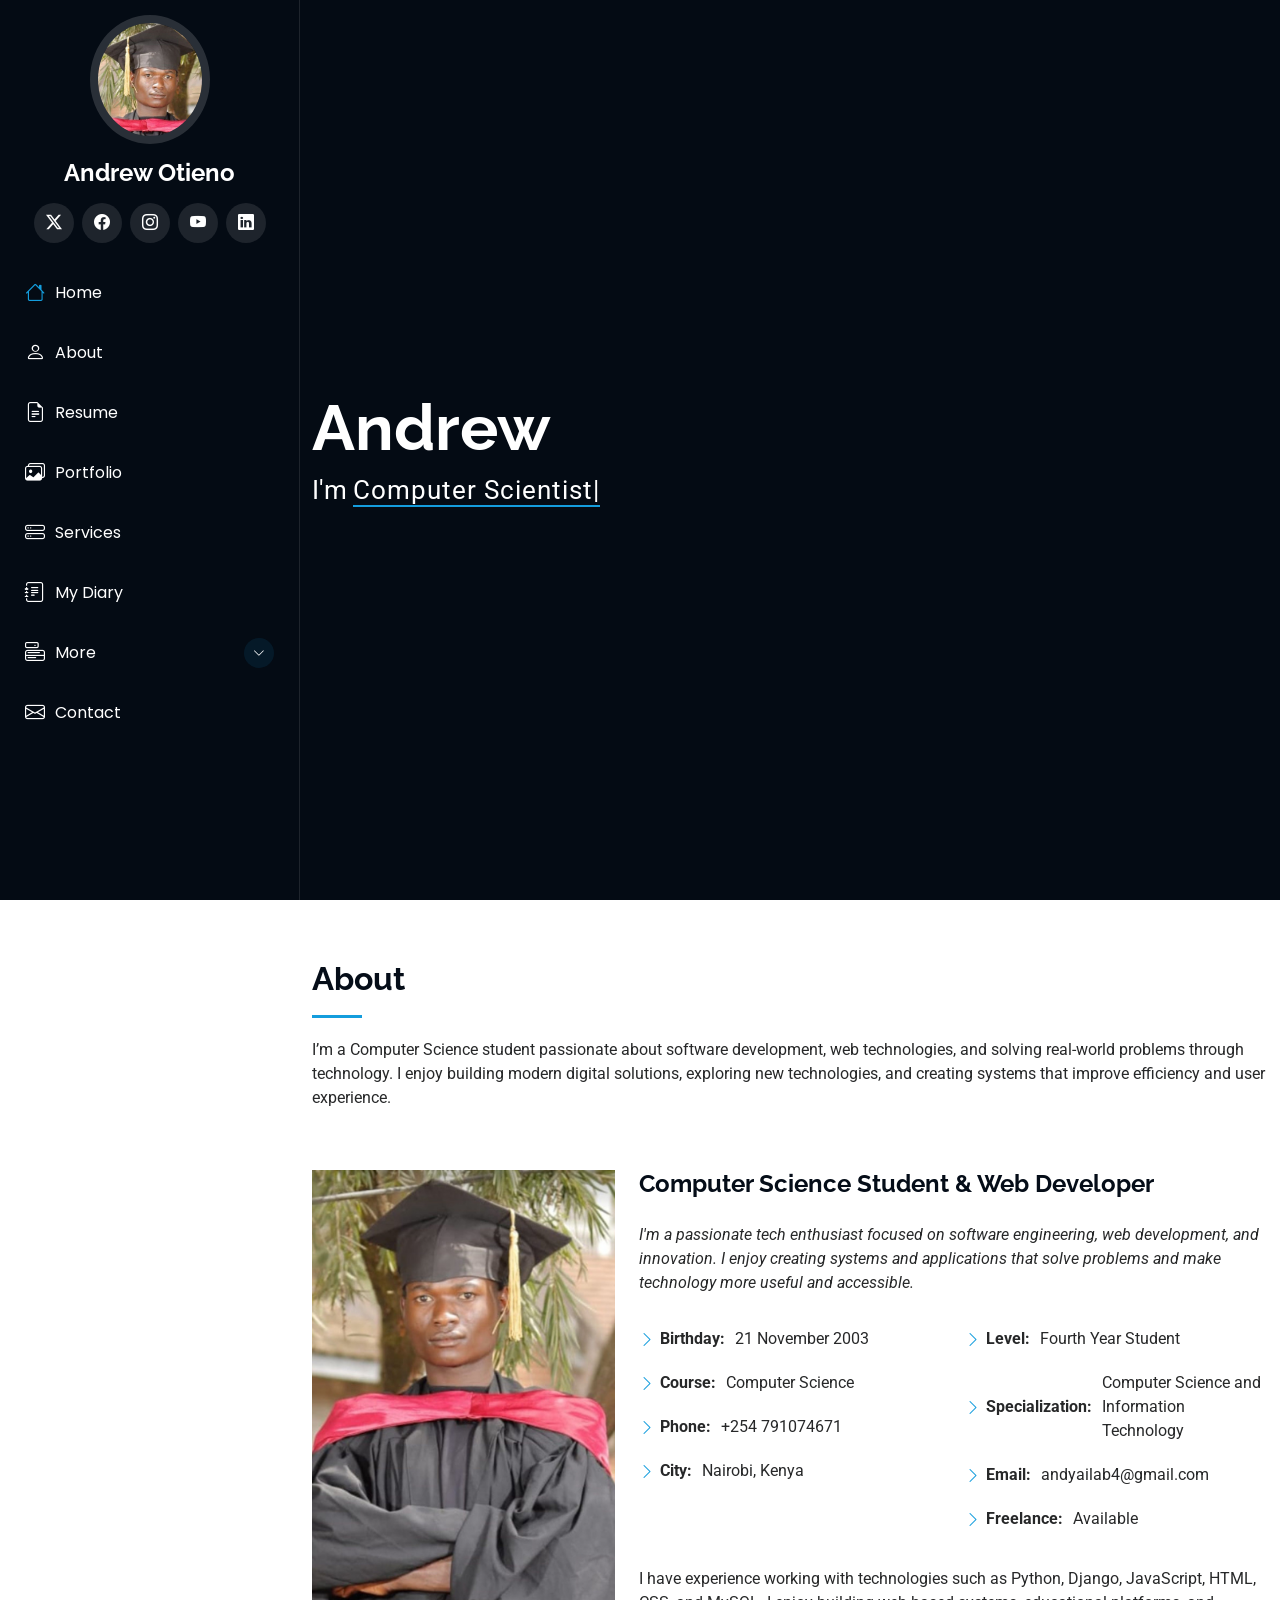
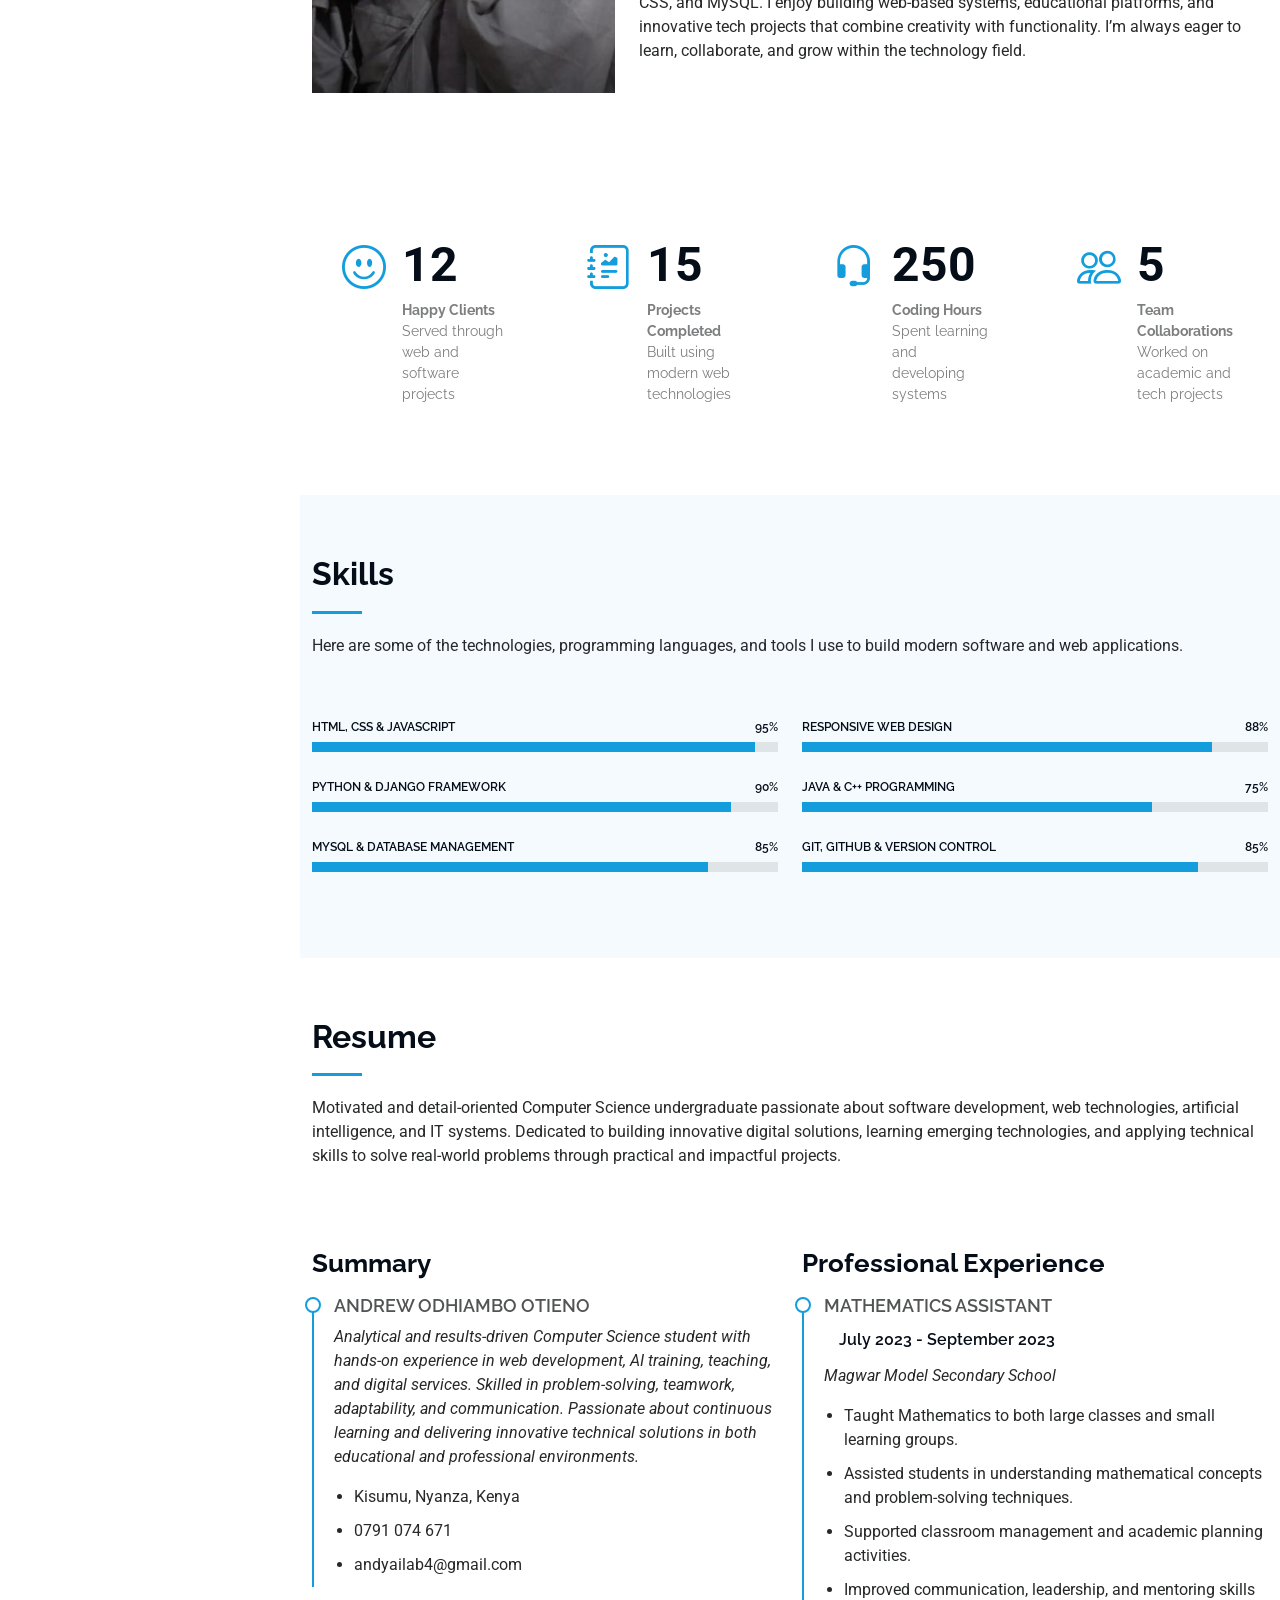
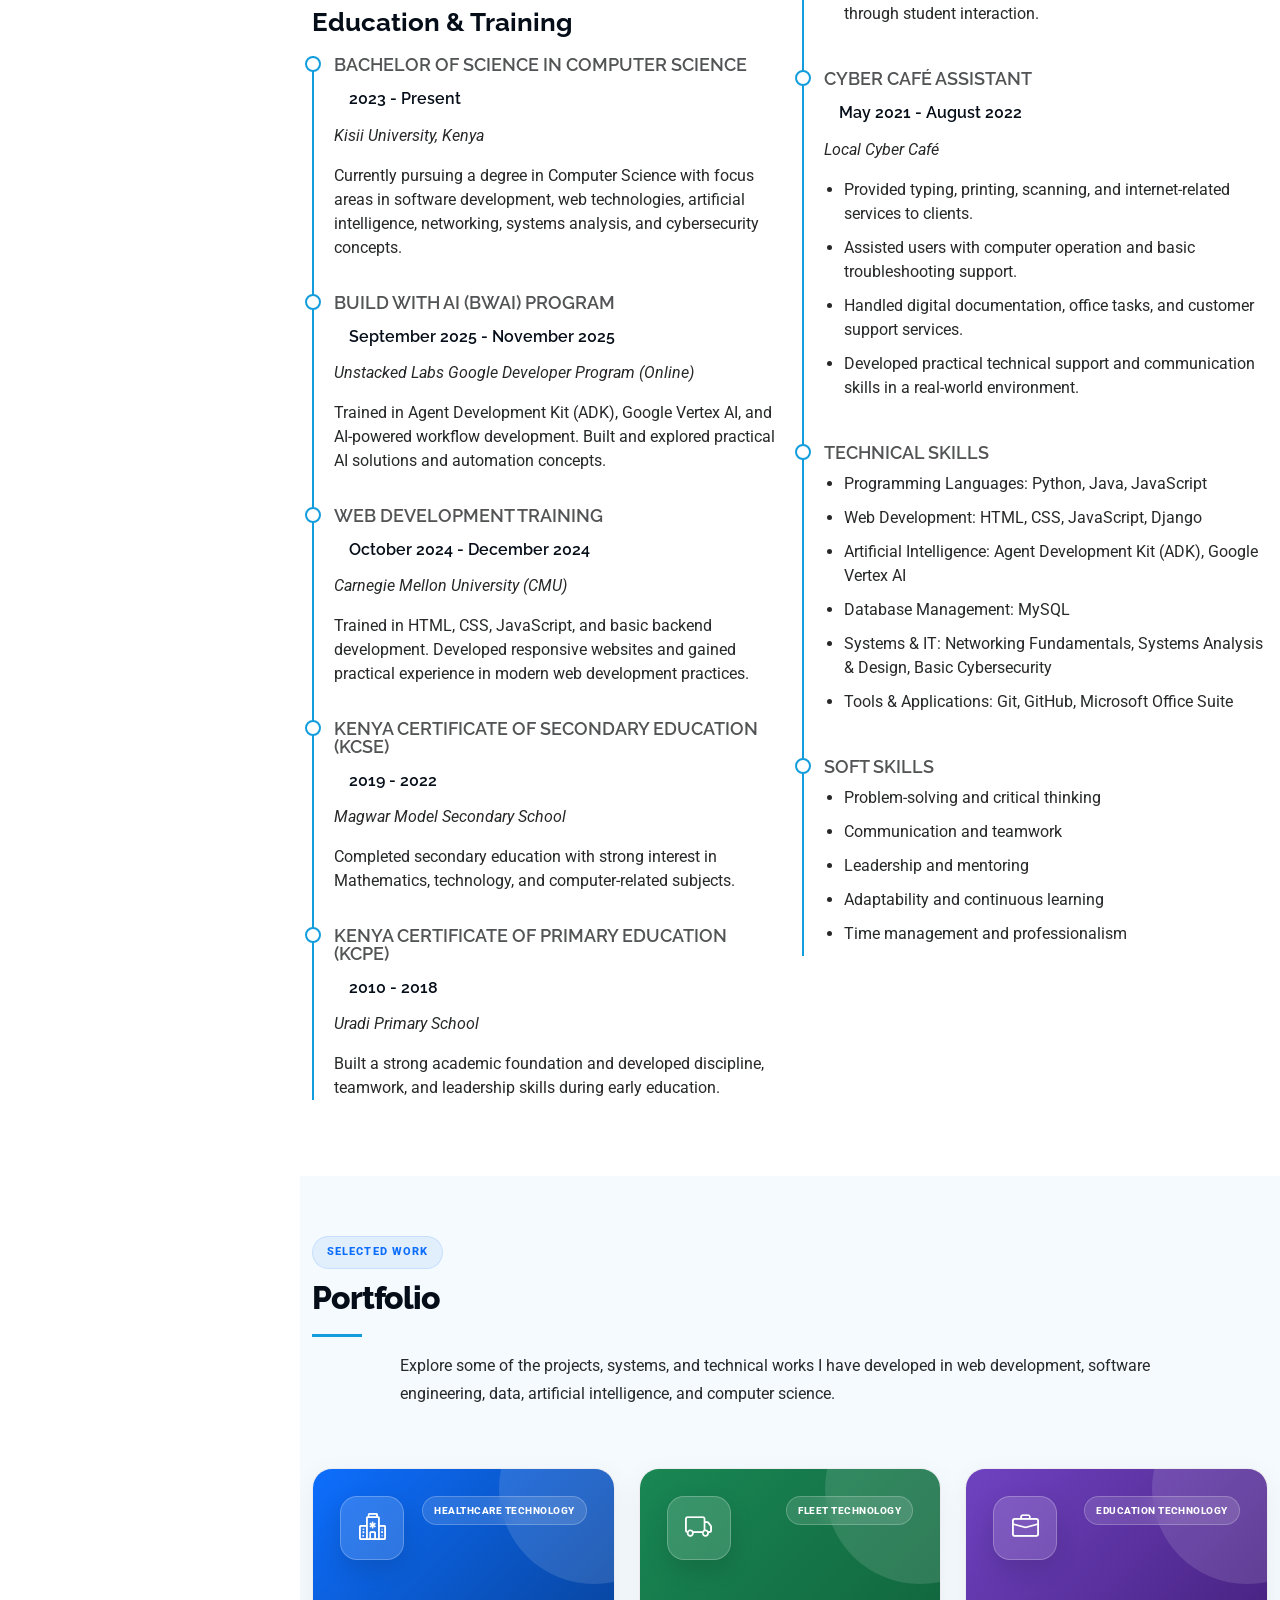
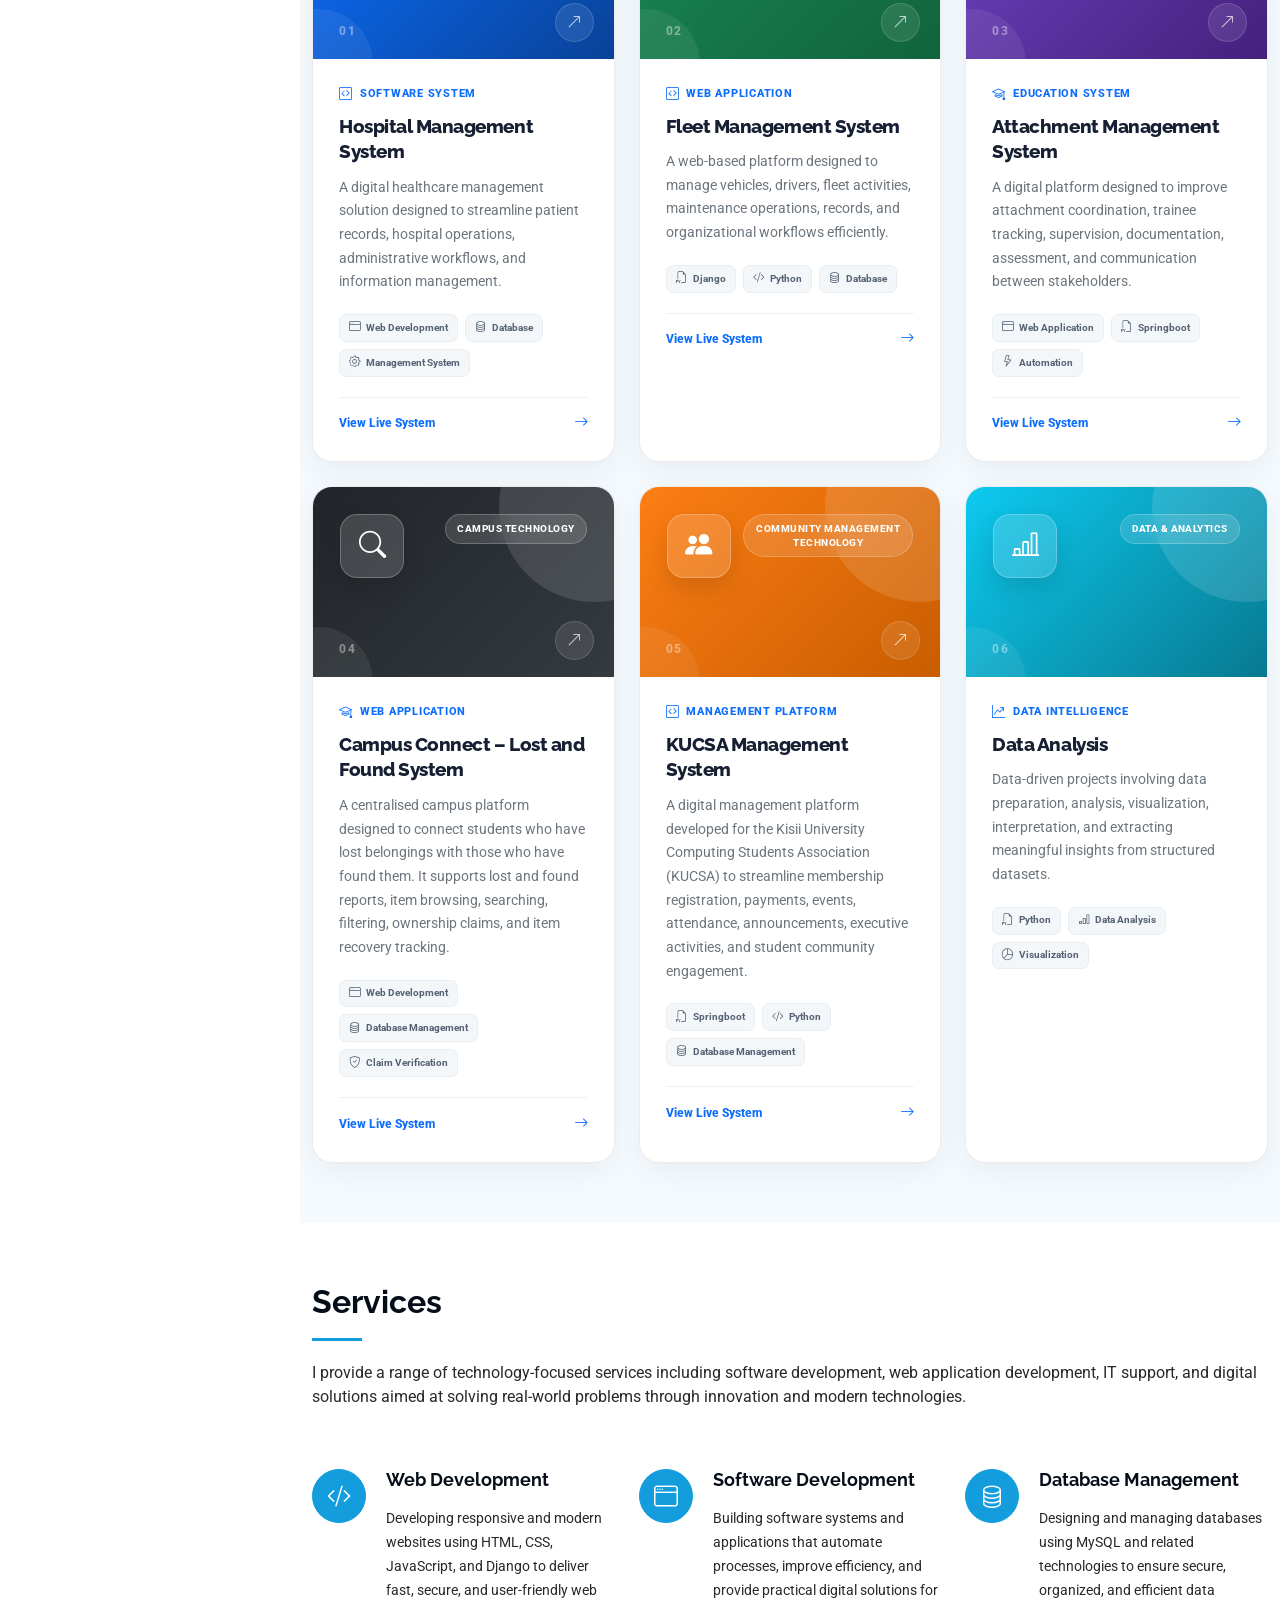
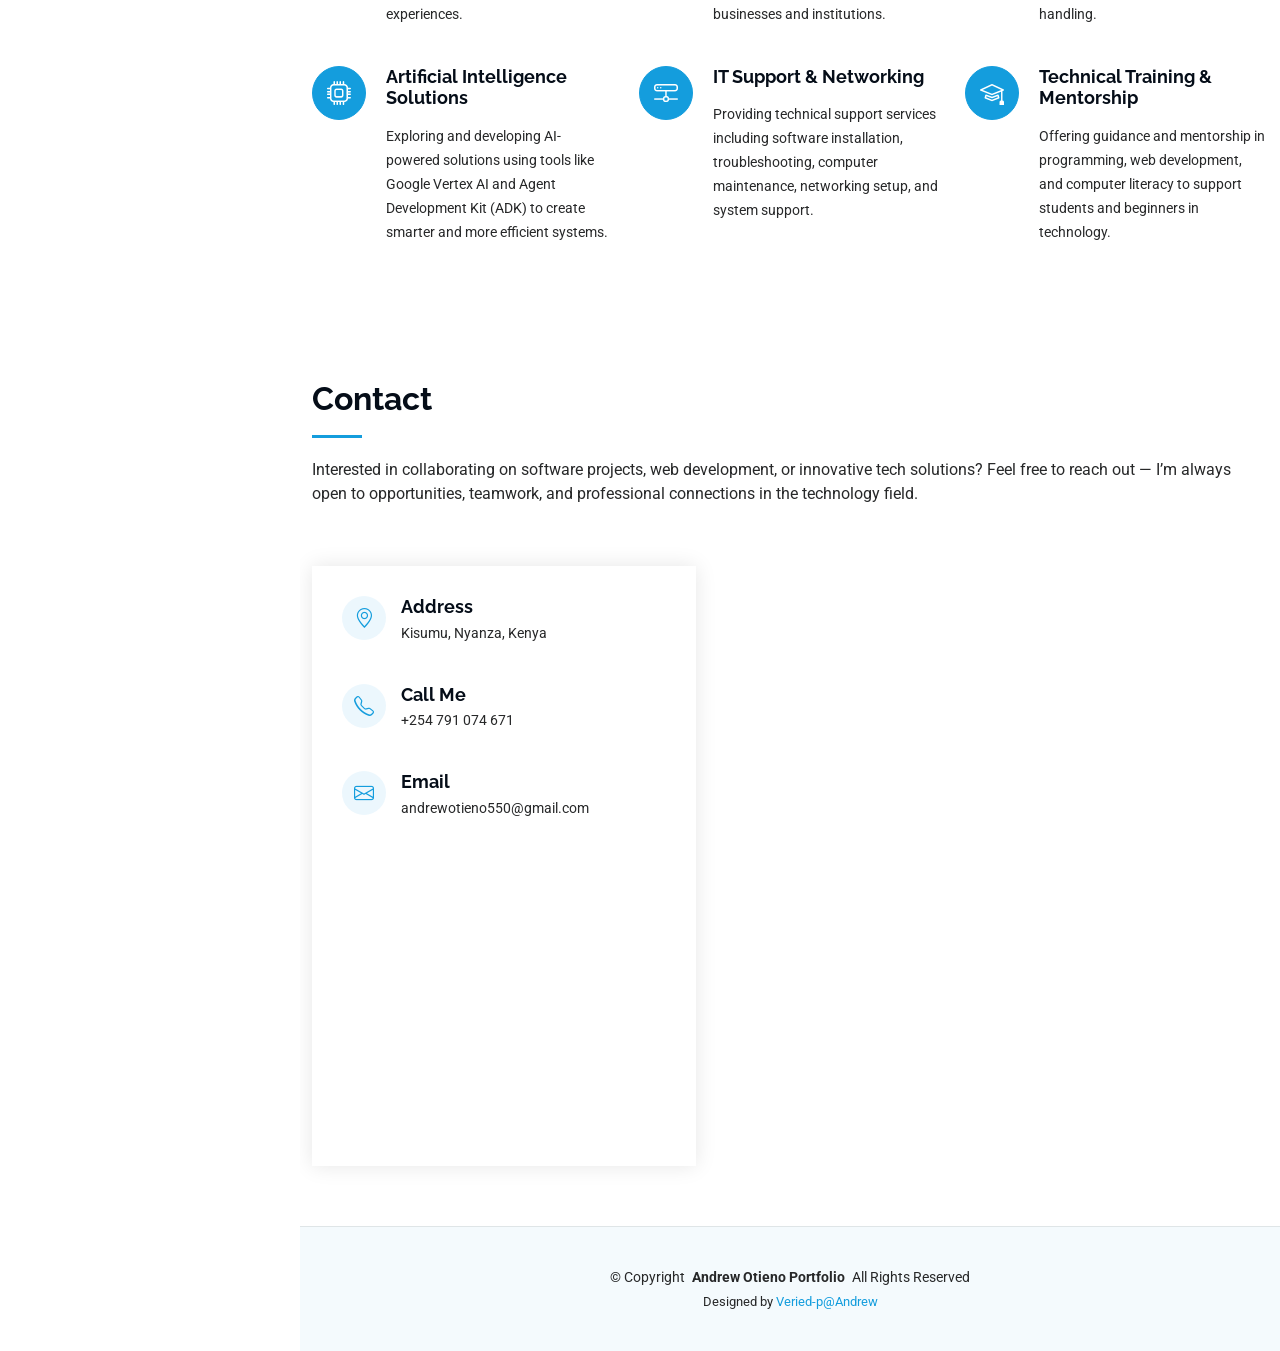
==== commit 826134c2: "commit" ====
--- a/index.html
+++ b/index.html
@@ -811,7 +811,7 @@
 
           <span
             class="typed"
-            data-typed-items="Computer Science Student, Web Developer, Software Developer, Data Scientist, AI Engineer, Tech Innovator, Graphic Designer"
+            data-typed-items="Computer Scientist, Web Developer, Software Developer, Data Scientist, AI Engineer, Tech Innovator, Graphic Designer, Ethical Hacker"
           ></span>
 
           <span
